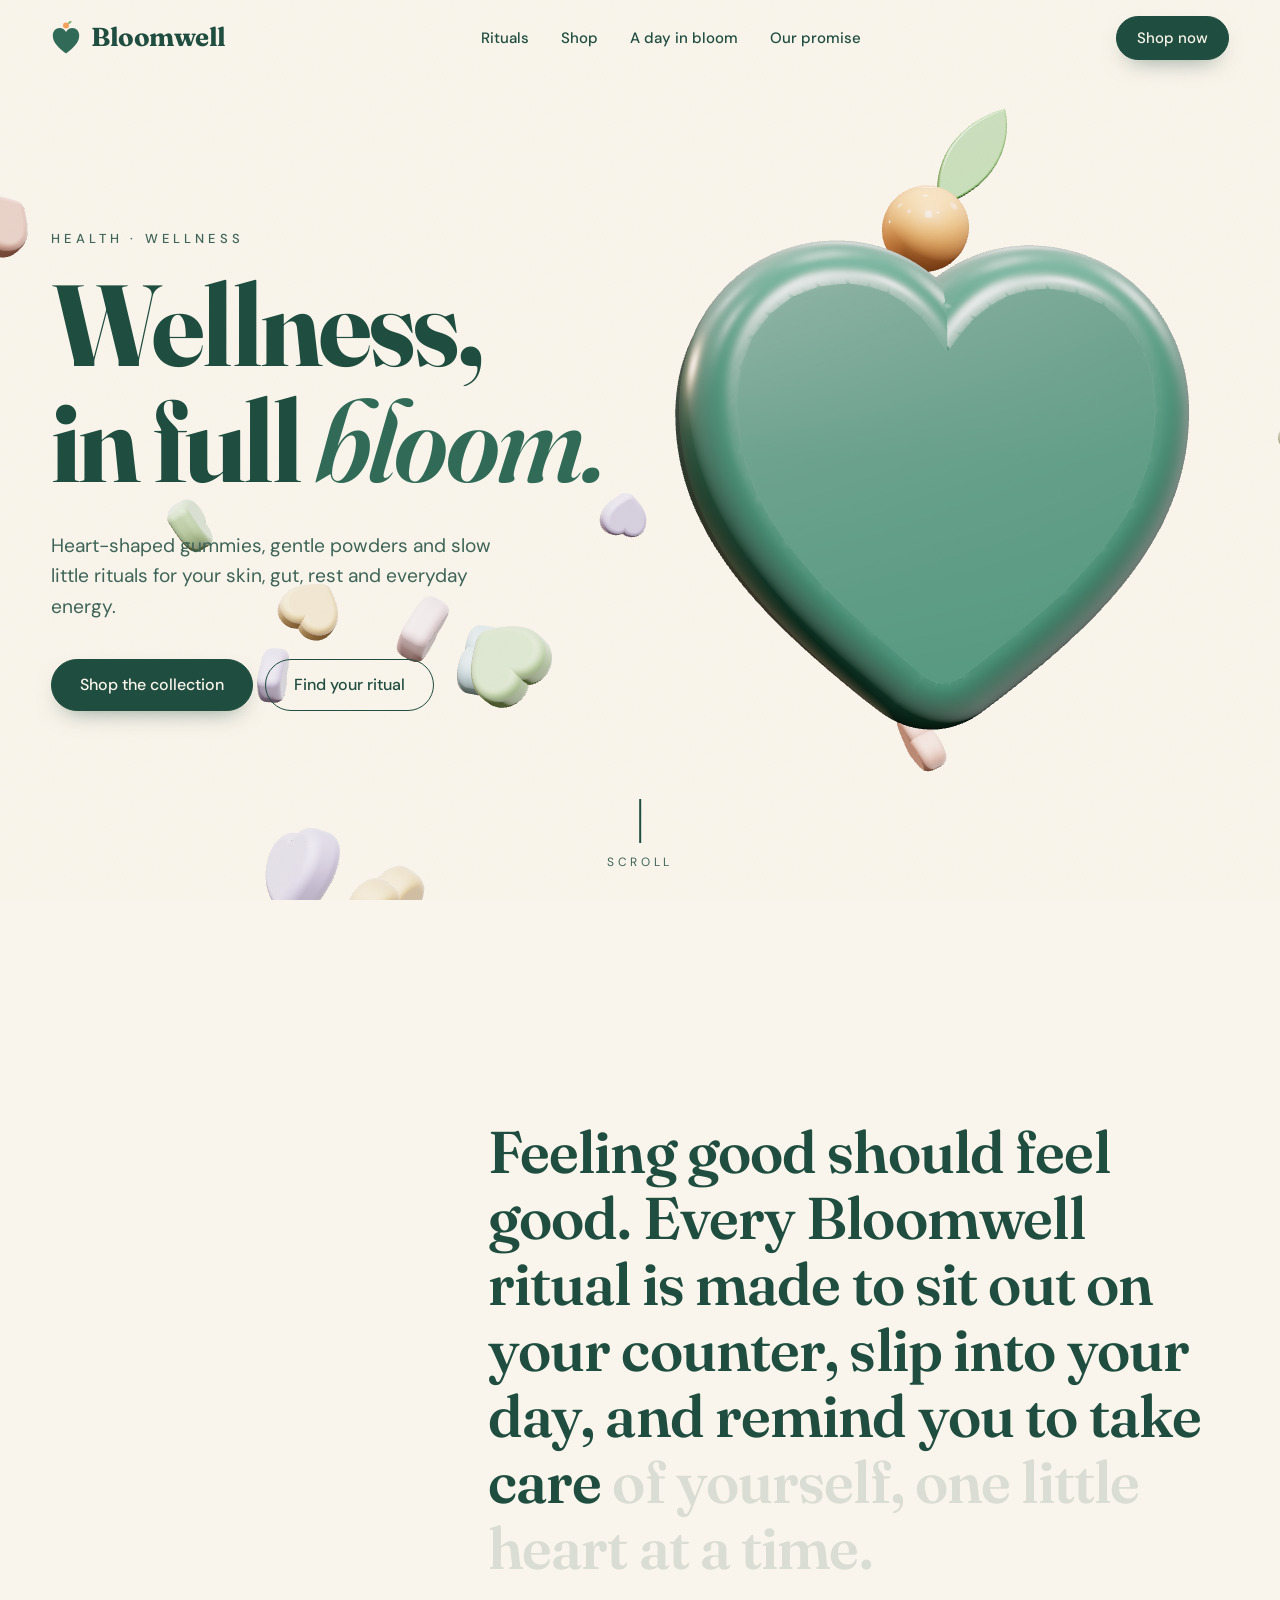
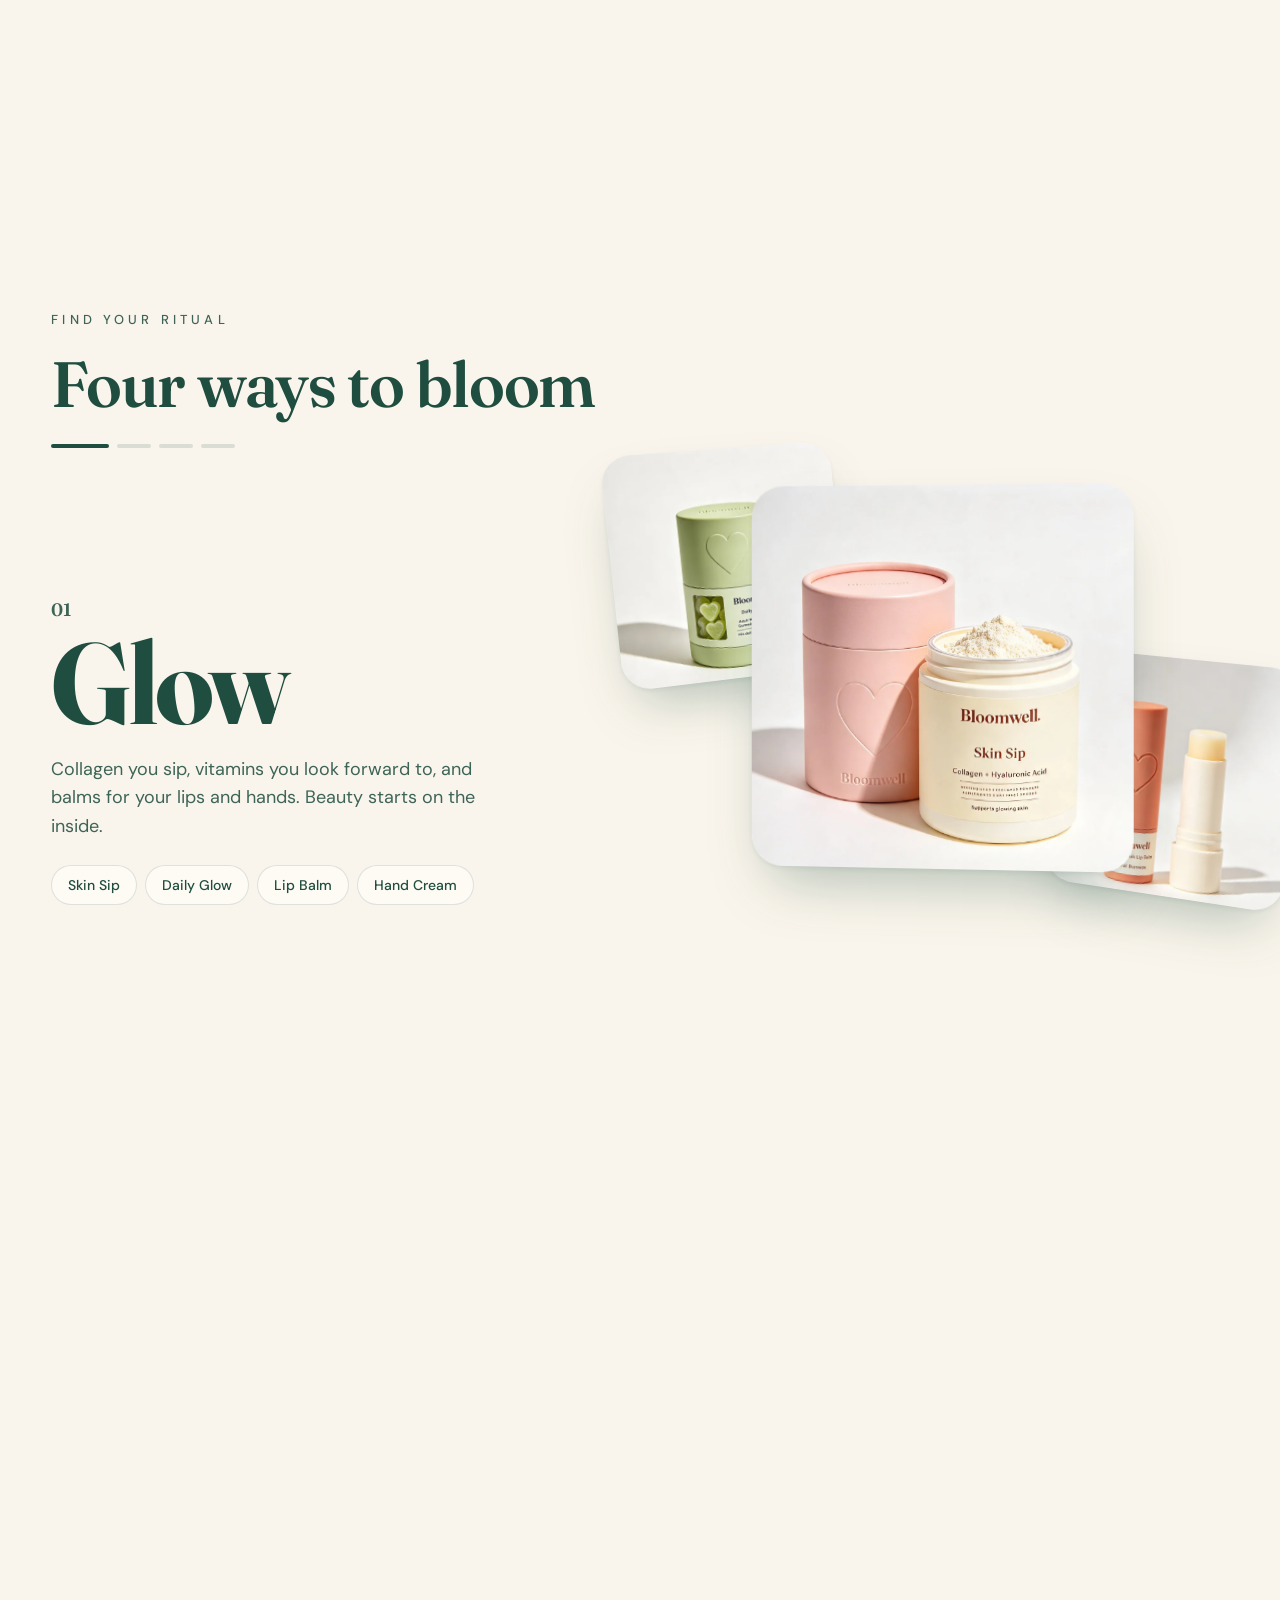
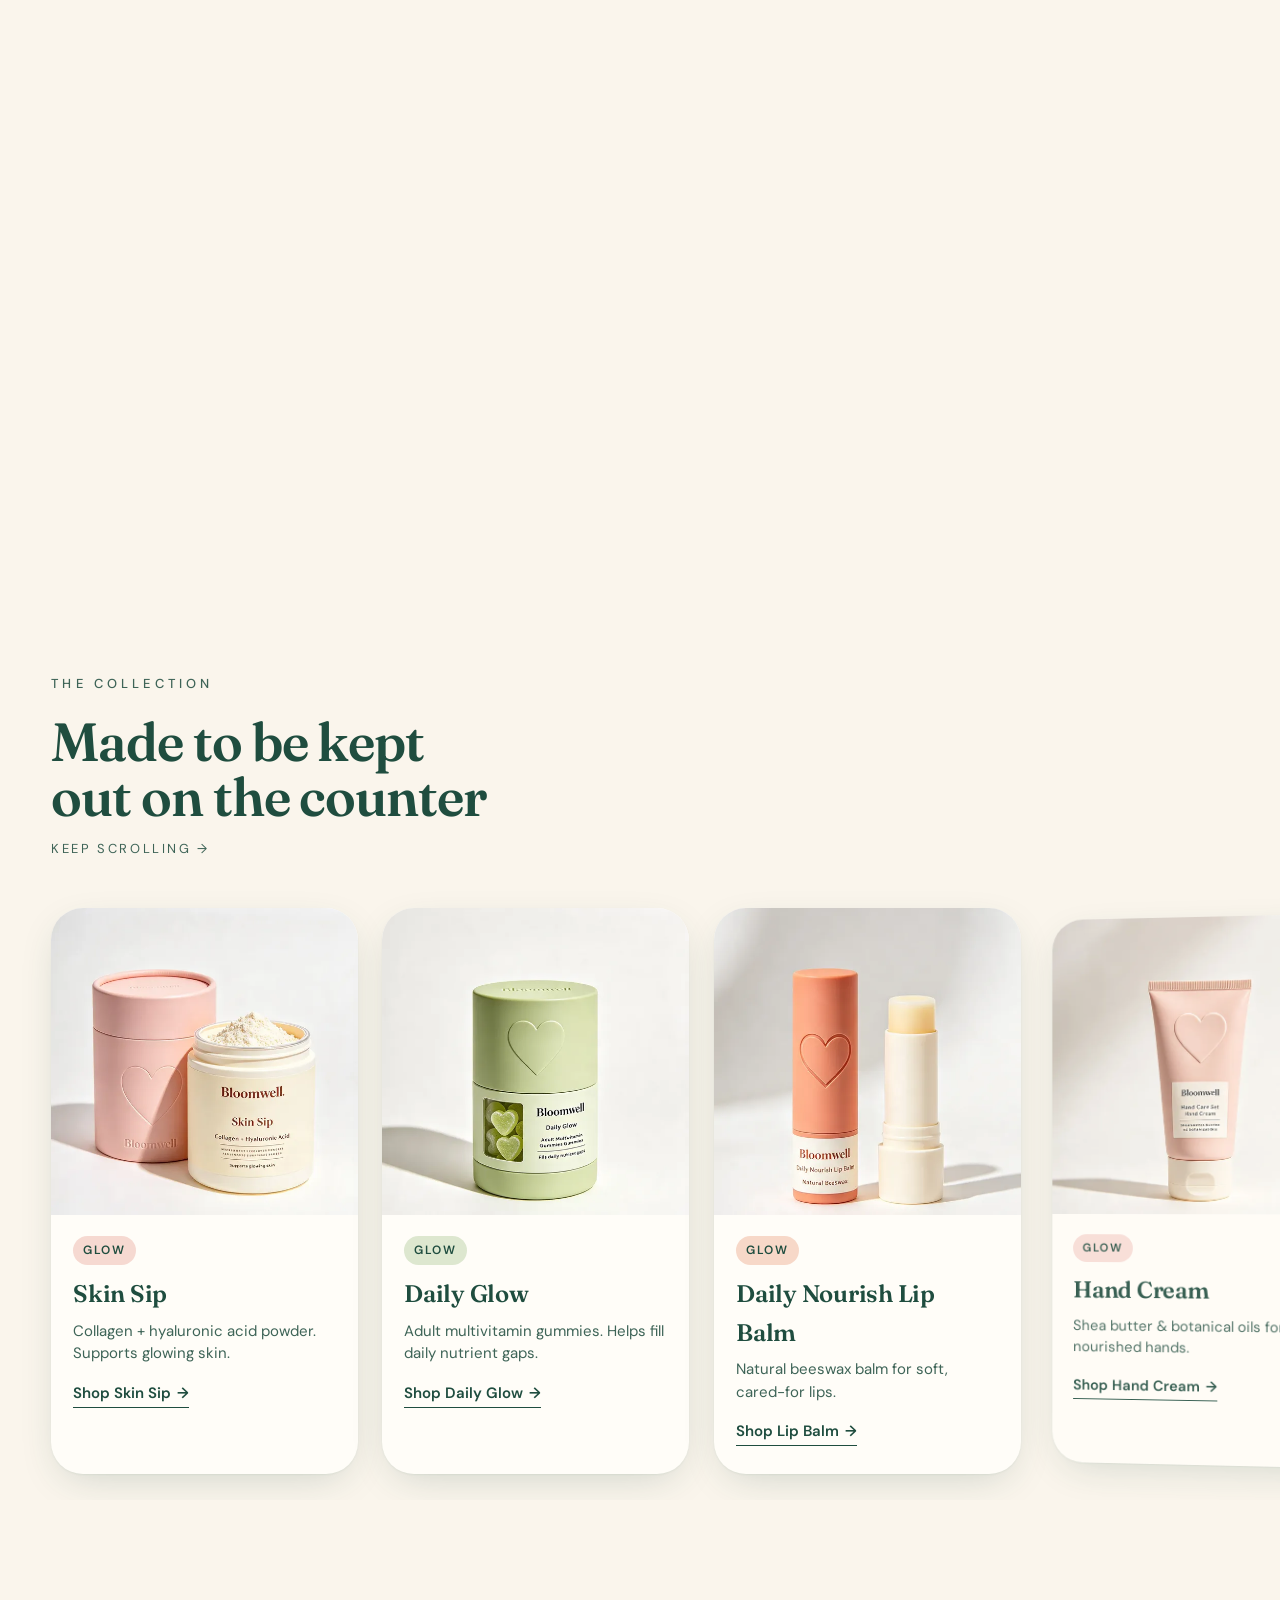
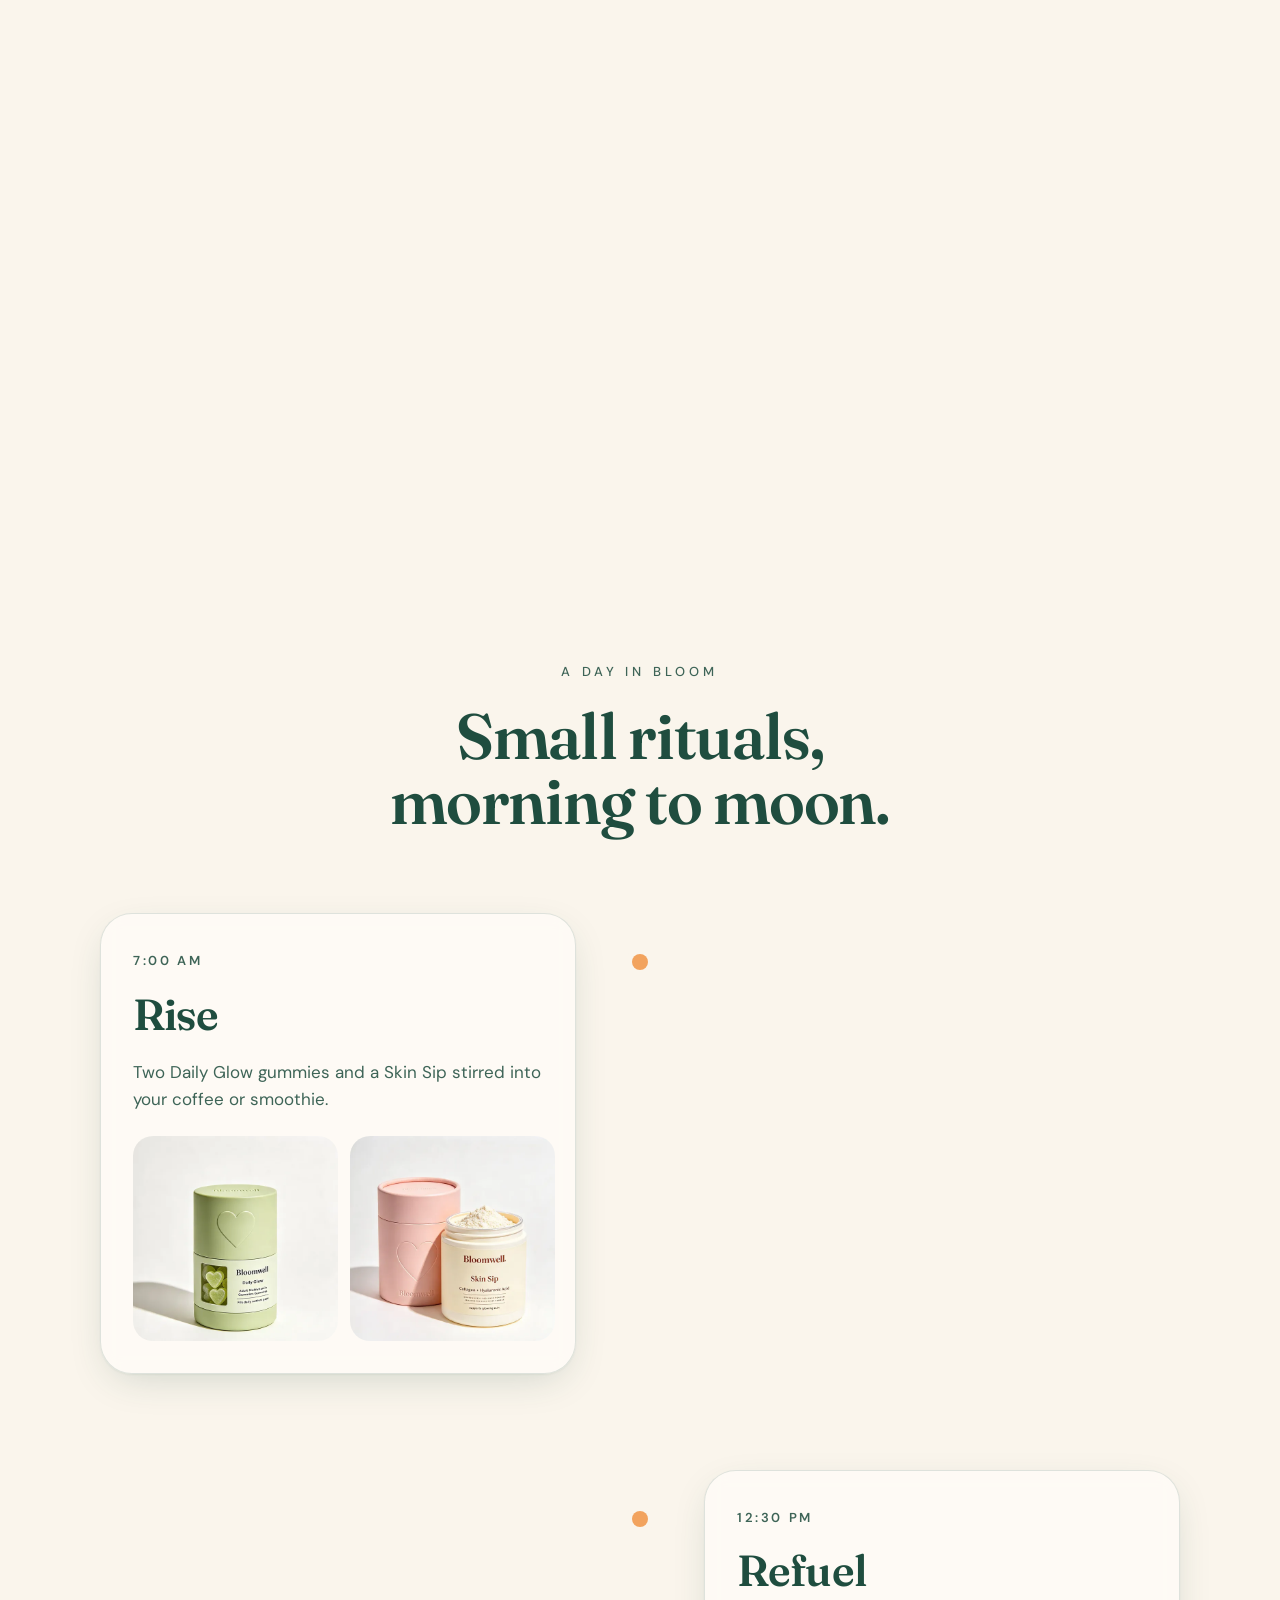
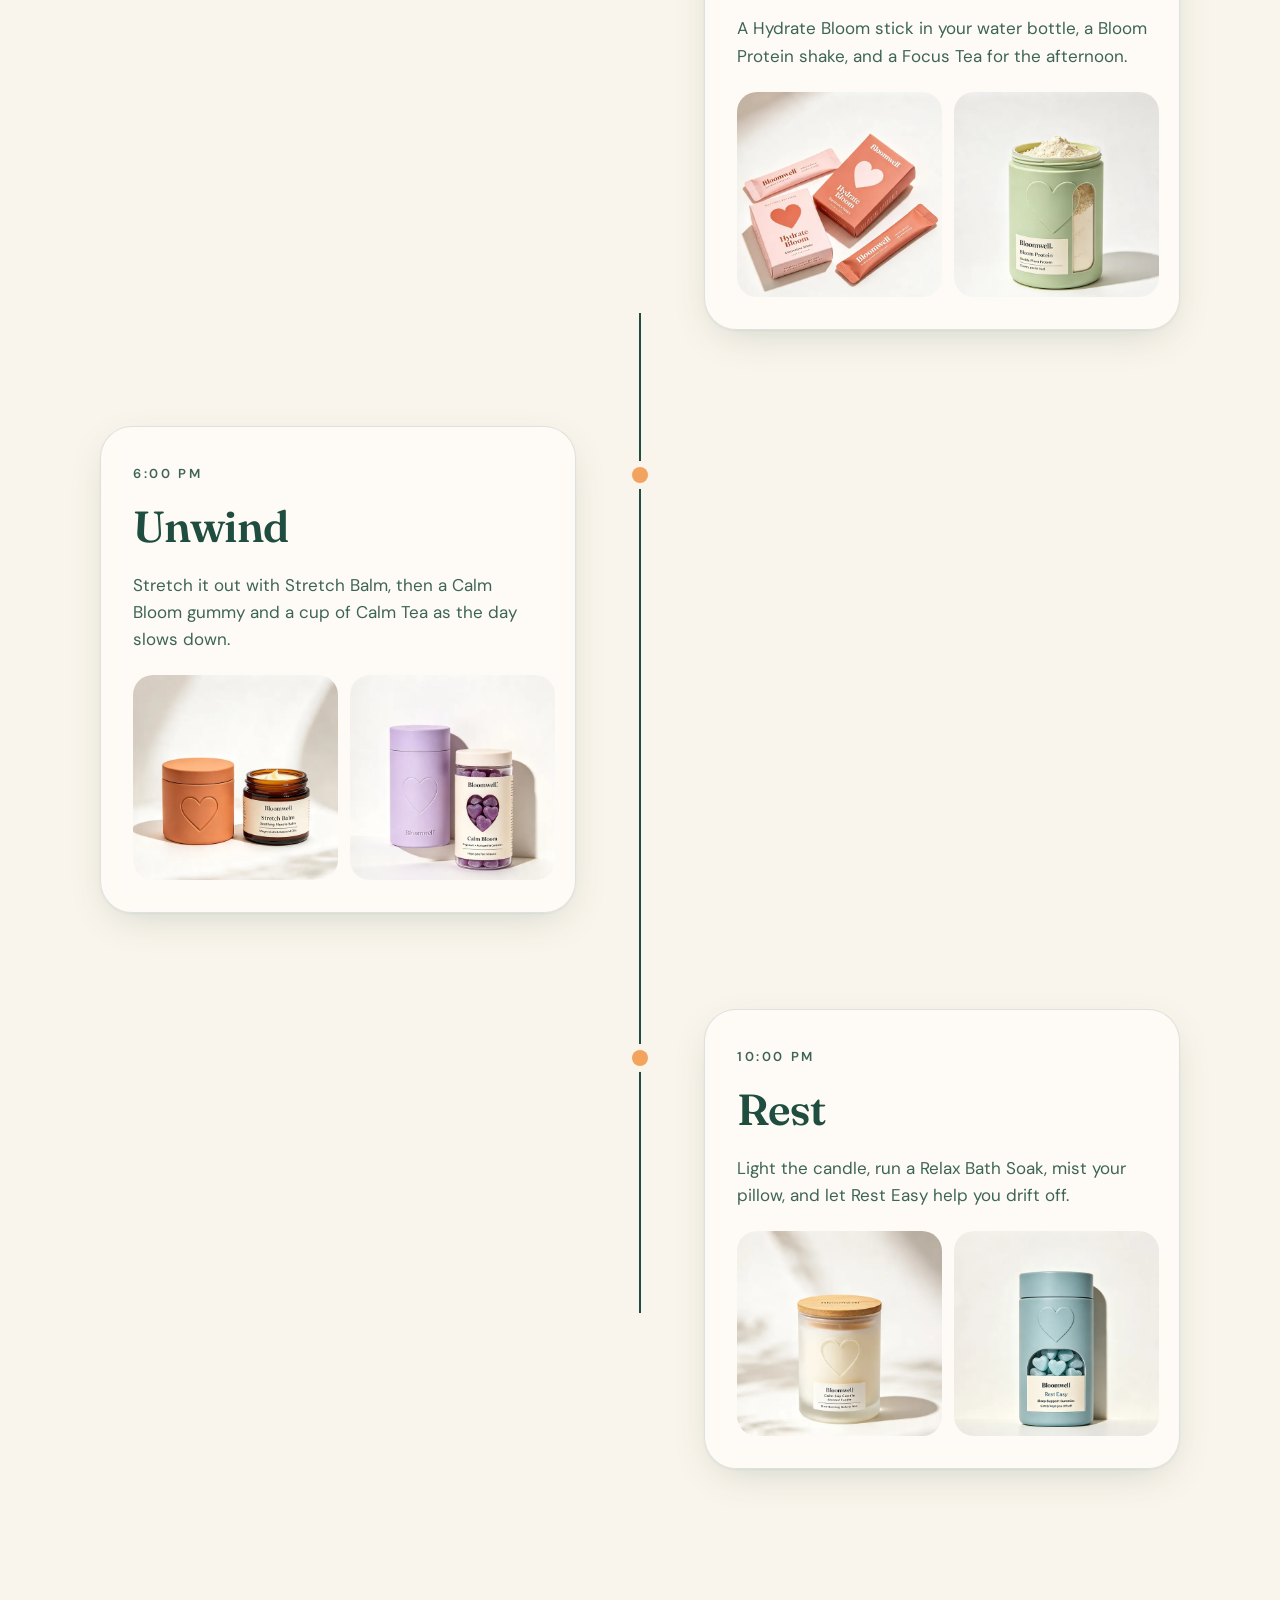
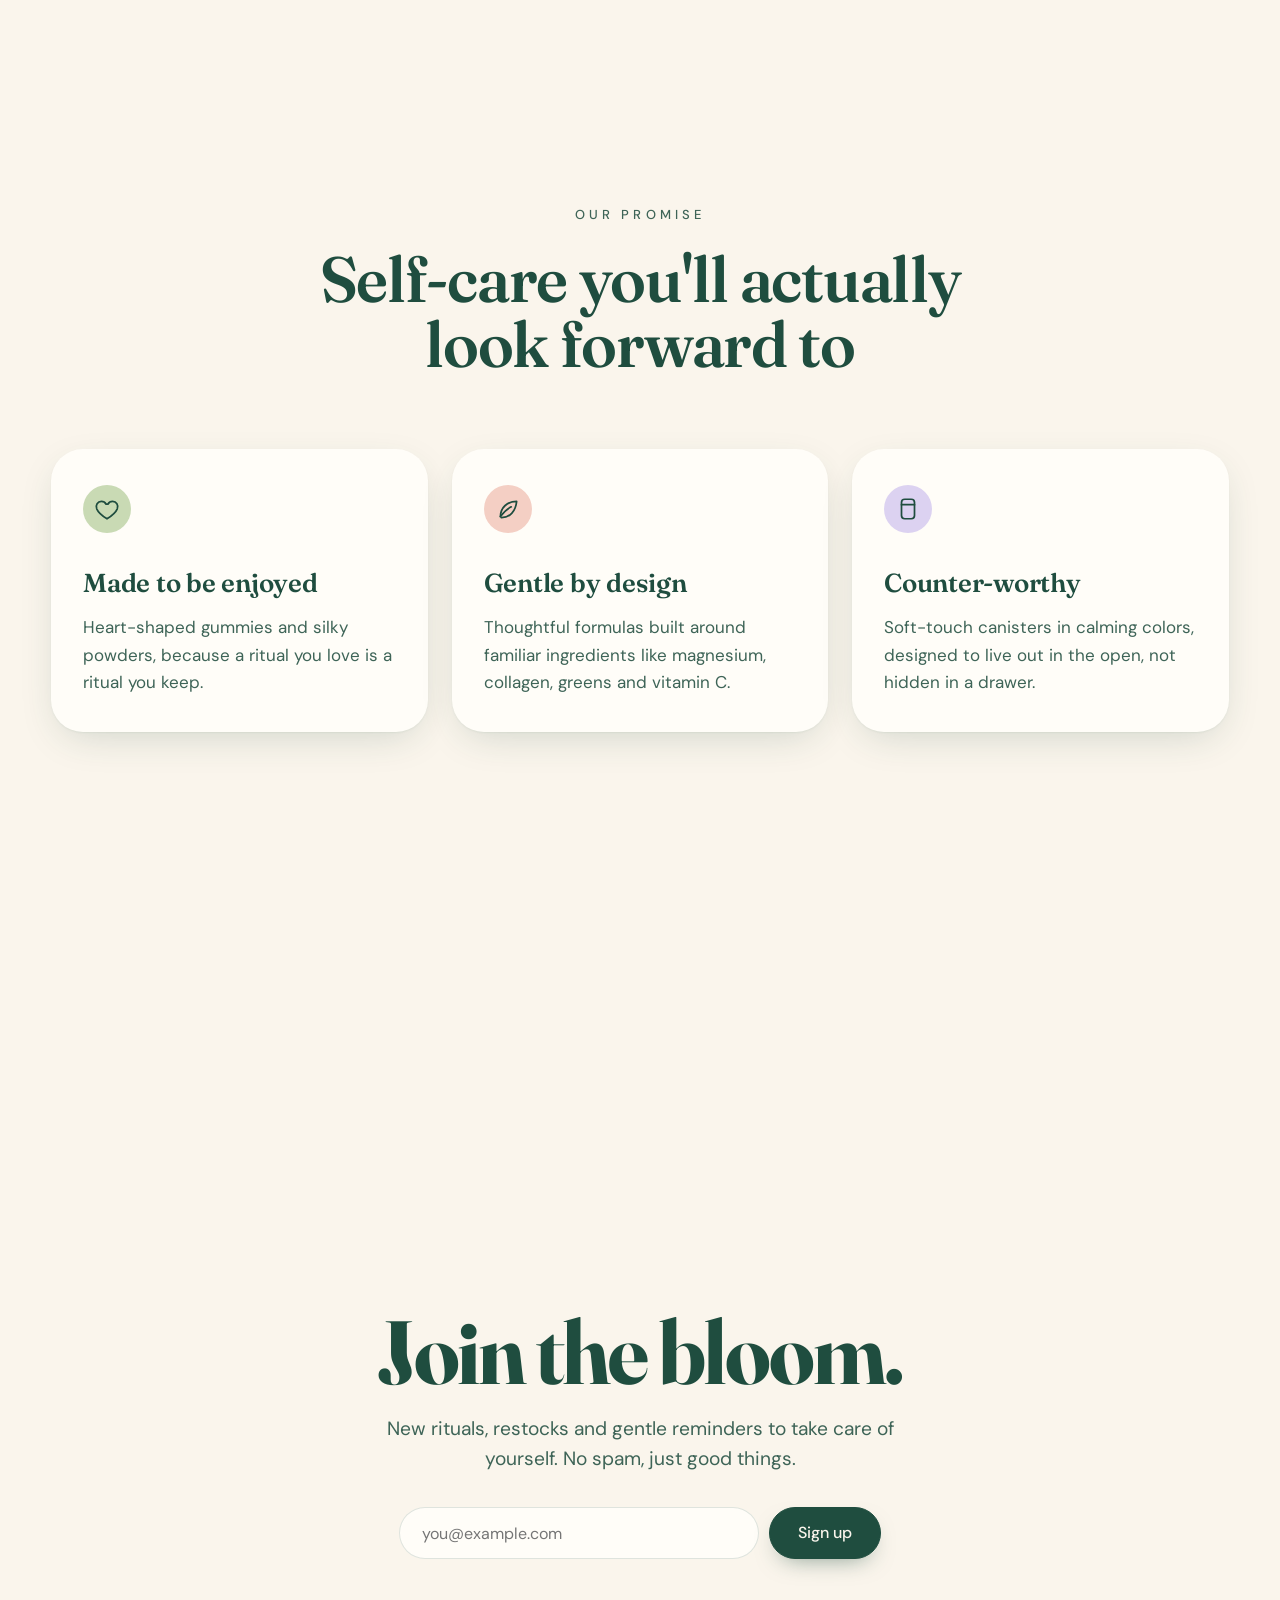
==== index.html @ f2adab92 "Add 9 new products and a Bloom Protein flavour picker New: Hand Cream, Calm Tea, Sleep Well Mist, Im" ====
<!doctype html>
<html lang="en">
<head>
  <meta charset="utf-8">
  <meta name="viewport" content="width=device-width, initial-scale=1">
  <title>Bloomwell — Health &amp; Wellness, in Full Bloom</title>
  <meta name="description" content="Bloomwell makes heart-shaped gummies, gentle powders and slow self-care rituals for skin, gut, rest and everyday energy.">
  <meta name="theme-color" content="#FAF5EC">
  <meta property="og:title" content="Bloomwell — Health & Wellness">
  <meta property="og:description" content="Heart-shaped gummies, gentle powders and slow rituals for skin, gut, rest and everyday energy.">
  <meta property="og:image" content="assets/img/bloomwell-logo.png">
  <link rel="icon" href="assets/img/favicon.svg" type="image/svg+xml">
  <link rel="preconnect" href="https://fonts.googleapis.com">
  <link rel="preconnect" href="https://fonts.gstatic.com" crossorigin>
  <link href="https://fonts.googleapis.com/css2?family=DM+Sans:opsz,wght@9..40,400;9..40,500;9..40,600&family=Fraunces:opsz,wght@9..144,500;9..144,600;9..144,700&display=swap" rel="stylesheet">
  <link rel="stylesheet" href="css/styles.css">
  <link rel="preload" as="image" href="assets/img/products/skin-sip.webp">
  <script type="importmap">
    { "imports": { "three": "./assets/vendor/three.module.min.js" } }
  </script>
</head>
<body>
  <a class="skip-link" href="#main">Skip to content</a>

  <!-- Fixed 3D stage (decorative) -->
  <canvas id="stage" aria-hidden="true"></canvas>
  <div class="grain" aria-hidden="true"></div>

  <header class="site-header" id="top">
    <a class="brand" href="#top" aria-label="Bloomwell home">
      <svg class="brand-mark" viewBox="0 0 100 112" aria-hidden="true">
        <path d="M50 108C22 87 6 70 6 48 6 33 16 23 29 23c9 0 16 5 21 13 5-8 12-13 21-13 13 0 23 10 23 25 0 22-16 39-44 60Z" fill="#316B58"/>
        <circle cx="50" cy="14" r="10" fill="#F2A35E"/>
        <path d="M57 6c1-5 6-7 12-7-1 6-5 10-12 11Z" fill="#7DB36B"/>
      </svg>
      <span class="brand-word">Bloomwell</span>
    </a>
    <button class="menu-toggle" type="button" aria-expanded="false" aria-controls="primary-nav" aria-label="Open menu">
      <span></span><span></span>
    </button>
    <nav class="nav" id="primary-nav" aria-label="Primary">
      <a href="#rituals">Rituals</a>
      <a href="#shop">Shop</a>
      <a href="#day">A day in bloom</a>
      <a href="#promise">Our promise</a>
    </nav>
    <a class="btn btn-small" href="#shop">Shop now</a>
  </header>

  <main id="main">
    <!-- HERO -->
    <section class="hero" data-preset="hero" aria-labelledby="hero-title">
      <div class="hero-copy">
        <p class="eyebrow">Health <span aria-hidden="true">·</span> Wellness</p>
        <h1 id="hero-title" class="display">
          <span class="line"><span>Wellness,</span></span>
          <span class="line"><span>in full <em>bloom.</em></span></span>
        </h1>
        <p class="lede">Heart-shaped gummies, gentle powders and slow little rituals for your skin, gut, rest and everyday energy.</p>
        <div class="hero-ctas">
          <a class="btn" href="#shop">Shop the collection</a>
          <a class="btn btn-ghost" href="#rituals">Find your ritual</a>
        </div>
      </div>
      <div class="scroll-cue" aria-hidden="true"><span></span>Scroll</div>
    </section>

    <!-- MANIFESTO -->
    <section class="manifesto" data-preset="manifesto" aria-label="Our philosophy">
      <p class="manifesto-text" data-split>
        Feeling good should feel good. Every Bloomwell ritual is made to sit out on your counter, slip into your day, and remind you to take care of yourself, one little heart at a time.
      </p>
    </section>

    <!-- RITUALS (pinned) -->
    <section class="rituals" id="rituals" aria-labelledby="rituals-title">
      <div class="rituals-pin">
        <div class="rituals-head">
          <p class="eyebrow">Find your ritual</p>
          <h2 id="rituals-title" class="h2">Four ways to bloom</h2>
          <ol class="ritual-progress" aria-hidden="true">
            <li class="is-active"></li><li></li><li></li><li></li>
          </ol>
        </div>

        <div class="ritual-panels">
          <article class="ritual is-active" data-ritual="glow">
            <span class="ritual-num">01</span>
            <h3 class="ritual-name">Glow</h3>
            <p class="ritual-desc">Collagen you sip, vitamins you look forward to, and balms for your lips and hands. Beauty starts on the inside.</p>
            <ul class="chips"><li>Skin Sip</li><li>Daily Glow</li><li>Lip Balm</li><li>Hand Cream</li></ul>
          </article>
          <article class="ritual" data-ritual="gut">
            <span class="ritual-num">02</span>
            <h3 class="ritual-name">Gut</h3>
            <p class="ritual-desc">A scoop of greens, a daily pre and probiotic, and gentle gummies for days you need them. Happy belly, happy you.</p>
            <ul class="chips"><li>Gut Greens</li><li>Gut Glow</li><li>Belly Bloom</li></ul>
          </article>
          <article class="ritual" data-ritual="rest">
            <span class="ritual-num">03</span>
            <h3 class="ritual-name">Rest</h3>
            <p class="ritual-desc">Magnesium and ashwagandha to unwind, a cup of calm tea, a mist for your pillow and gummies to drift off. Your evening, softened.</p>
            <ul class="chips"><li>Calm Bloom</li><li>Rest Easy</li><li>Calm Tea</li><li>Sleep Well Mist</li><li>Bath Soak</li><li>Candle</li></ul>
          </article>
          <article class="ritual" data-ritual="fuel">
            <span class="ritual-num">04</span>
            <h3 class="ritual-name">Fuel</h3>
            <p class="ritual-desc">Electrolytes for busy days, plant protein in five flavors, immune and focus teas, vitamin C and zinc, and a balm for after the stretch.</p>
            <ul class="chips"><li>Hydrate Bloom</li><li>Bloom Protein</li><li>Defend Bloom</li><li>Immune Tea</li><li>Focus Tea</li><li>Stretch Balm</li></ul>
          </article>
        </div>

        <div class="ritual-stage" aria-hidden="true">
          <div class="fan is-active" data-ritual="glow">
            <img src="assets/img/products/daily-glow-sm.webp" alt="" width="600" height="600">
            <img src="assets/img/products/lip-balm-sm.webp" alt="" width="600" height="600">
            <img src="assets/img/products/skin-sip.webp" alt="" width="1200" height="1200">
          </div>
          <div class="fan" data-ritual="gut">
            <img src="assets/img/products/belly-bloom-sm.webp" alt="" width="600" height="600" loading="lazy">
            <img src="assets/img/products/gut-glow-sm.webp" alt="" width="600" height="600" loading="lazy">
            <img src="assets/img/products/gut-greens.webp" alt="" width="1200" height="1200" loading="lazy">
          </div>
          <div class="fan" data-ritual="rest">
            <img src="assets/img/products/sleep-mist-sm.webp" alt="" width="600" height="600" loading="lazy">
            <img src="assets/img/products/rest-easy-sm.webp" alt="" width="600" height="600" loading="lazy">
            <img src="assets/img/products/calm-bloom.webp" alt="" width="1200" height="1200" loading="lazy">
          </div>
          <div class="fan" data-ritual="fuel">
            <img src="assets/img/products/bloom-protein-sm.webp" alt="" width="600" height="600" loading="lazy">
            <img src="assets/img/products/stretch-balm-sm.webp" alt="" width="600" height="600" loading="lazy">
            <img src="assets/img/products/hydrate-bloom.webp" alt="" width="1200" height="1200" loading="lazy">
          </div>
        </div>
      </div>
    </section>

    <!-- SHOP (horizontal) -->
    <section class="shop" id="shop" data-preset="shop" aria-labelledby="shop-title">
      <div class="shop-pin">
        <div class="shop-head">
          <p class="eyebrow">The collection</p>
          <h2 id="shop-title" class="h2">Made to be kept<br>out on the counter</h2>
          <p class="shop-hint" aria-hidden="true"><span class="hint-scroll">Keep scrolling</span><span class="hint-swipe">Swipe to browse</span> <span class="arrow">→</span></p>
        </div>
        <ul class="shop-track" role="list" aria-label="Bloomwell products">
          <li class="card" style="--tint:#F6D9D1"><div class="card-media"><img src="assets/img/products/skin-sip-sm.webp" alt="Skin Sip collagen powder jar beside its pink canister" width="600" height="600" loading="lazy"></div><div class="card-body"><span class="tag">Glow</span><h3>Skin Sip</h3><p>Collagen + hyaluronic acid powder. Supports glowing skin.</p><a class="card-link" href="#shop">Shop Skin Sip</a></div></li>
          <li class="card" style="--tint:#DDE7CF"><div class="card-media"><img src="assets/img/products/daily-glow-sm.webp" alt="Daily Glow multivitamin gummies in a sage canister" width="600" height="600" loading="lazy"></div><div class="card-body"><span class="tag">Glow</span><h3>Daily Glow</h3><p>Adult multivitamin gummies. Helps fill daily nutrient gaps.</p><a class="card-link" href="#shop">Shop Daily Glow</a></div></li>
          <li class="card" style="--tint:#F7D8C8"><div class="card-media"><img src="assets/img/products/lip-balm-sm.webp" alt="Daily Nourish lip balm in a peach tube" width="600" height="600" loading="lazy"></div><div class="card-body"><span class="tag">Glow</span><h3>Daily Nourish Lip Balm</h3><p>Natural beeswax balm for soft, cared-for lips.</p><a class="card-link" href="#shop">Shop Lip Balm</a></div></li>
          <li class="card" style="--tint:#F8DCD6"><div class="card-media"><img src="assets/img/products/hand-cream-sm.webp" alt="Bloomwell hand cream in a blush tube" width="600" height="600" loading="lazy"></div><div class="card-body"><span class="tag">Glow</span><h3>Hand Cream</h3><p>Shea butter &amp; botanical oils for soft, nourished hands.</p><a class="card-link" href="#shop">Shop Hand Cream</a></div></li>
          <li class="card" style="--tint:#DDE7CF"><div class="card-media"><img src="assets/img/products/gut-greens-sm.webp" alt="Gut Greens superfood powder in a sage canister" width="600" height="600" loading="lazy"></div><div class="card-body"><span class="tag">Gut</span><h3>Gut Greens</h3><p>Superfood + gut powder. Your greens in one easy scoop.</p><a class="card-link" href="#shop">Shop Gut Greens</a></div></li>
          <li class="card" style="--tint:#E4EBD6"><div class="card-media"><img src="assets/img/products/gut-glow-sm.webp" alt="Gut Glow prebiotic and probiotic gummies" width="600" height="600" loading="lazy"></div><div class="card-body"><span class="tag">Gut</span><h3>Gut Glow</h3><p>Prebiotic + probiotic gummies. Supports healthy digestion.</p><a class="card-link" href="#shop">Shop Gut Glow</a></div></li>
          <li class="card" style="--tint:#F8DCD6"><div class="card-media"><img src="assets/img/products/belly-bloom-sm.webp" alt="Belly Bloom digestion gummies in a blush canister" width="600" height="600" loading="lazy"></div><div class="card-body"><span class="tag">Gut</span><h3>Belly Bloom</h3><p>Gentle digestion gummies for days your belly needs a hug.</p><a class="card-link" href="#shop">Shop Belly Bloom</a></div></li>
          <li class="card" style="--tint:#E4DDF4"><div class="card-media"><img src="assets/img/products/calm-bloom-sm.webp" alt="Calm Bloom magnesium and ashwagandha gummies beside a lavender canister" width="600" height="600" loading="lazy"></div><div class="card-body"><span class="tag">Rest</span><h3>Calm Bloom</h3><p>Magnesium + ashwagandha gummies. Helps you feel relaxed.</p><a class="card-link" href="#shop">Shop Calm Bloom</a></div></li>
          <li class="card" style="--tint:#D7E6EA"><div class="card-media"><img src="assets/img/products/rest-easy-sm.webp" alt="Rest Easy sleep support gummies in a soft blue canister" width="600" height="600" loading="lazy"></div><div class="card-body"><span class="tag">Rest</span><h3>Rest Easy</h3><p>Sleep support gummies. Gently helps you drift off.</p><a class="card-link" href="#shop">Shop Rest Easy</a></div></li>
          <li class="card" style="--tint:#DFEBDD"><div class="card-media"><img src="assets/img/products/calm-tea-sm.webp" alt="Calm Tea herbal blend in a sage tin" width="600" height="600" loading="lazy"></div><div class="card-body"><span class="tag">Rest</span><h3>Calm Tea</h3><p>Herbal tea blend with chamomile &amp; lemon balm.</p><a class="card-link" href="#shop">Shop Calm Tea</a></div></li>
          <li class="card" style="--tint:#E4DDF4"><div class="card-media"><img src="assets/img/products/sleep-mist-sm.webp" alt="Sleep Well Mist pillow spray beside a lavender pillow" width="600" height="600" loading="lazy"></div><div class="card-body"><span class="tag">Rest</span><h3>Sleep Well Mist</h3><p>Pillow &amp; room spray with lavender &amp; chamomile.</p><a class="card-link" href="#shop">Shop Sleep Well Mist</a></div></li>
          <li class="card" style="--tint:#ECE8E1"><div class="card-media"><img src="assets/img/products/bath-soak-sm.webp" alt="Relax Bath Soak magnesium salts pouch and glass jar" width="600" height="600" loading="lazy"></div><div class="card-body"><span class="tag">Rest</span><h3>Relax Bath Soak</h3><p>Magnesium bath salts with lavender &amp; chamomile.</p><a class="card-link" href="#shop">Shop Bath Soak</a></div></li>
          <li class="card" style="--tint:#F1EADD"><div class="card-media"><img src="assets/img/products/calm-candle-sm.webp" alt="Calm soy candle in frosted glass with a wooden lid" width="600" height="600" loading="lazy"></div><div class="card-body"><span class="tag">Rest</span><h3>Calm Soy Candle</h3><p>Slow-burning natural wax for your wind-down.</p><a class="card-link" href="#shop">Shop Candle</a></div></li>
          <li class="card" style="--tint:#F6D3C6"><div class="card-media"><img src="assets/img/products/hydrate-bloom-sm.webp" alt="Hydrate Bloom electrolyte stick boxes and sachets" width="600" height="600" loading="lazy"></div><div class="card-body"><span class="tag">Fuel</span><h3>Hydrate Bloom</h3><p>Electrolyte sticks to keep you going on busy days.</p><a class="card-link" href="#shop">Shop Hydrate Bloom</a></div></li>
          <li class="card card-protein" style="--tint:#DDE7CF"><div class="card-media"><img src="assets/img/products/bloom-protein-sm.webp" alt="Bloom Protein plant protein canister, Vanilla flavor" width="600" height="600" loading="lazy"></div><div class="card-body"><span class="tag">Fuel</span><h3>Bloom Protein</h3><p class="protein-desc">Vanilla plant protein. Creamy, gentle fuel.</p><div class="swatches" role="group" aria-label="Choose a flavor"><button type="button" class="swatch" style="--sw:#CFE0B8" data-img="assets/img/products/bloom-protein-sm.webp" data-tint="#DDE7CF" data-desc="Vanilla plant protein. Creamy, gentle fuel." data-flavor="Vanilla" aria-pressed="true" aria-label="Vanilla"></button><button type="button" class="swatch" style="--sw:#8A5A44" data-img="assets/img/products/protein-chocolate-sm.webp" data-tint="#E9D3C6" data-desc="Chocolate plant protein. Rich, smooth fuel." data-flavor="Chocolate" aria-pressed="false" aria-label="Chocolate"></button><button type="button" class="swatch" style="--sw:#F1ECE3" data-img="assets/img/products/protein-cookies-sm.webp" data-tint="#EFEBE4" data-desc="Cookies &amp; cream plant protein. Indulgent, gentle fuel." data-flavor="Cookies &amp; Cream" aria-pressed="false" aria-label="Cookies &amp; Cream"></button><button type="button" class="swatch" style="--sw:#F3BFC6" data-img="assets/img/products/protein-strawberry-sm.webp" data-tint="#F8DCDF" data-desc="Strawberry plant protein. Sweet, fruity fuel." data-flavor="Strawberry" aria-pressed="false" aria-label="Strawberry"></button><button type="button" class="swatch" style="--sw:#F2E7A0" data-img="assets/img/products/protein-lemon-sm.webp" data-tint="#F6F0C8" data-desc="Lemon sorbet plant protein. Bright, refreshing fuel." data-flavor="Lemon Sorbet" aria-pressed="false" aria-label="Lemon Sorbet"></button><span class="flavor-name" aria-live="polite">Vanilla</span></div><a class="card-link" href="#shop">Shop Bloom Protein</a></div></li>
          <li class="card" style="--tint:#F5D5C4"><div class="card-media"><img src="assets/img/products/defend-bloom-sm.webp" alt="Defend Bloom vitamin C and zinc gummies beside a terracotta canister" width="600" height="600" loading="lazy"></div><div class="card-body"><span class="tag">Fuel</span><h3>Defend Bloom</h3><p>Vitamin C + zinc gummies. Supports immune health.</p><a class="card-link" href="#shop">Shop Defend Bloom</a></div></li>
          <li class="card" style="--tint:#F8DCC4"><div class="card-media"><img src="assets/img/products/defend-citrus-sm.webp" alt="Defend Bloom Citrus immune gummies in an orange canister" width="600" height="600" loading="lazy"></div><div class="card-body"><span class="tag">Fuel</span><h3>Defend Bloom Citrus</h3><p>Vitamin C, zinc &amp; elderberry gummies with a bright citrus taste.</p><a class="card-link" href="#shop">Shop Defend Bloom Citrus</a></div></li>
          <li class="card" style="--tint:#F3D7C3"><div class="card-media"><img src="assets/img/products/immune-tea-sm.webp" alt="Immune Tea in a terracotta tin" width="600" height="600" loading="lazy"></div><div class="card-body"><span class="tag">Fuel</span><h3>Immune Tea</h3><p>Daily defence tea with elderberry &amp; ginger.</p><a class="card-link" href="#shop">Shop Immune Tea</a></div></li>
          <li class="card" style="--tint:#F6F0C8"><div class="card-media"><img src="assets/img/products/focus-tea-sm.webp" alt="Focus Tea in a soft yellow tin" width="600" height="600" loading="lazy"></div><div class="card-body"><span class="tag">Fuel</span><h3>Focus Tea</h3><p>Clear mind tea with peppermint &amp; lemon.</p><a class="card-link" href="#shop">Shop Focus Tea</a></div></li>
          <li class="card" style="--tint:#F3D2C0"><div class="card-media"><img src="assets/img/products/stretch-balm-sm.webp" alt="Stretch Balm soothing muscle balm in an amber jar" width="600" height="600" loading="lazy"></div><div class="card-body"><span class="tag">Fuel</span><h3>Stretch Balm</h3><p>Soothing muscle balm with magnesium &amp; essential oils.</p><a class="card-link" href="#shop">Shop Stretch Balm</a></div></li>
        </ul>
      </div>
    </section>

    <!-- A DAY IN BLOOM -->
    <section class="day" id="day" data-preset="day" aria-labelledby="day-title">
      <div class="day-head">
        <p class="eyebrow">A day in bloom</p>
        <h2 id="day-title" class="h2">Small rituals,<br>morning to moon.</h2>
      </div>
      <div class="day-timeline">
        <svg class="day-line" viewBox="0 0 20 1000" preserveAspectRatio="none" aria-hidden="true">
          <path d="M10 0 V1000" />
        </svg>
        <div class="moment">
          <span class="moment-time">7:00 am</span>
          <h3>Rise</h3>
          <p>Two Daily Glow gummies and a Skin Sip stirred into your coffee or smoothie.</p>
          <div class="moment-imgs"><img src="assets/img/products/daily-glow-sm.webp" alt="Daily Glow" width="600" height="600" loading="lazy"><img src="assets/img/products/skin-sip-sm.webp" alt="Skin Sip" width="600" height="600" loading="lazy"></div>
        </div>
        <div class="moment">
          <span class="moment-time">12:30 pm</span>
          <h3>Refuel</h3>
          <p>A Hydrate Bloom stick in your water bottle, a Bloom Protein shake, and a Focus Tea for the afternoon.</p>
          <div class="moment-imgs"><img src="assets/img/products/hydrate-bloom-sm.webp" alt="Hydrate Bloom" width="600" height="600" loading="lazy"><img src="assets/img/products/bloom-protein-sm.webp" alt="Bloom Protein" width="600" height="600" loading="lazy"></div>
        </div>
        <div class="moment">
          <span class="moment-time">6:00 pm</span>
          <h3>Unwind</h3>
          <p>Stretch it out with Stretch Balm, then a Calm Bloom gummy and a cup of Calm Tea as the day slows down.</p>
          <div class="moment-imgs"><img src="assets/img/products/stretch-balm-sm.webp" alt="Stretch Balm" width="600" height="600" loading="lazy"><img src="assets/img/products/calm-bloom-sm.webp" alt="Calm Bloom" width="600" height="600" loading="lazy"></div>
        </div>
        <div class="moment">
          <span class="moment-time">10:00 pm</span>
          <h3>Rest</h3>
          <p>Light the candle, run a Relax Bath Soak, mist your pillow, and let Rest Easy help you drift off.</p>
          <div class="moment-imgs"><img src="assets/img/products/calm-candle-sm.webp" alt="Calm Soy Candle" width="600" height="600" loading="lazy"><img src="assets/img/products/rest-easy-sm.webp" alt="Rest Easy" width="600" height="600" loading="lazy"></div>
        </div>
      </div>
    </section>

    <!-- PROMISE -->
    <section class="promise" id="promise" data-preset="promise" aria-labelledby="promise-title">
      <p class="eyebrow">Our promise</p>
      <h2 id="promise-title" class="h2">Self-care you'll actually look forward to</h2>
      <div class="promise-grid">
        <div class="promise-item">
          <svg viewBox="0 0 24 24" aria-hidden="true"><path d="M12 21s-7.5-4.6-9.5-9.2C1.2 8.6 3.3 5 6.8 5c2 0 3.6 1.1 4.4 2.6h1.6C13.6 6.1 15.2 5 17.2 5c3.5 0 5.6 3.6 4.3 6.8C19.5 16.4 12 21 12 21Z"/></svg>
          <h3>Made to be enjoyed</h3>
          <p>Heart-shaped gummies and silky powders, because a ritual you love is a ritual you keep.</p>
        </div>
        <div class="promise-item">
          <svg viewBox="0 0 24 24" aria-hidden="true"><path d="M5 19c0-8 6-14 15-14-1 9-6 15-14 15"/><path d="M5 19c3-4 6-7 10-9"/></svg>
          <h3>Gentle by design</h3>
          <p>Thoughtful formulas built around familiar ingredients like magnesium, collagen, greens and vitamin C.</p>
        </div>
        <div class="promise-item">
          <svg viewBox="0 0 24 24" aria-hidden="true"><rect x="6" y="3" width="12" height="18" rx="3"/><path d="M6 8h12"/></svg>
          <h3>Counter-worthy</h3>
          <p>Soft-touch canisters in calming colors, designed to live out in the open, not hidden in a drawer.</p>
        </div>
      </div>
    </section>

    <!-- CTA -->
    <section class="cta" data-preset="cta" aria-labelledby="cta-title">
      <div class="cta-inner">
        <div class="cta-heart" aria-hidden="true"></div>
        <h2 id="cta-title" class="display display-sm">Join the bloom.</h2>
        <p class="lede">New rituals, restocks and gentle reminders to take care of yourself. No spam, just good things.</p>
        <form class="signup" novalidate>
          <label class="sr-only" for="email">Email address</label>
          <input id="email" name="email" type="email" inputmode="email" autocomplete="email" placeholder="you@example.com" required>
          <button class="btn" type="submit">Sign up</button>
          <p class="form-msg" role="status" aria-live="polite"></p>
        </form>
      </div>
    </section>
  </main>

  <footer class="site-footer">
    <div class="footer-top">
      <a class="brand brand-footer" href="#top" aria-label="Back to top">
        <svg class="brand-mark" viewBox="0 0 100 112" aria-hidden="true">
          <path d="M50 108C22 87 6 70 6 48 6 33 16 23 29 23c9 0 16 5 21 13 5-8 12-13 21-13 13 0 23 10 23 25 0 22-16 39-44 60Z" fill="#316B58"/>
          <circle cx="50" cy="14" r="10" fill="#F2A35E"/>
          <path d="M57 6c1-5 6-7 12-7-1 6-5 10-12 11Z" fill="#7DB36B"/>
        </svg>
        <span class="brand-word">Bloomwell</span>
      </a>
      <nav class="footer-nav" aria-label="Footer">
        <a href="#rituals">Rituals</a>
        <a href="#shop">Shop</a>
        <a href="#day">A day in bloom</a>
        <a href="#promise">Our promise</a>
      </nav>
    </div>
    <p class="disclaimer">*These statements have not been evaluated by the Food and Drug Administration. These products are not intended to diagnose, treat, cure, or prevent any disease. Consult your healthcare provider before starting any supplement, especially if you are pregnant, nursing or taking medication.</p>
    <p class="copyright">© <span id="year">2026</span> Bloomwell. Health · Wellness.</p>
  </footer>

  <script src="assets/vendor/gsap.min.js"></script>
  <script src="assets/vendor/ScrollTrigger.min.js"></script>
  <script src="assets/vendor/lenis.min.js"></script>
  <script type="module" src="js/main.js"></script>
</body>
</html>
---- css/styles.css ----
/* ==========================================================================
   Bloomwell — design tokens
   Palette pulled from the logo + packaging.
   ========================================================================== */
:root {
  --bg: #FAF5EC;            /* cream (logo background) */
  --ink: #1F4D3F;           /* forest — wordmark */
  --ink-soft: #3E6457;
  --heart: #316B58;         /* heart mark */
  --orange: #F2A35E;
  --leaf: #7DB36B;
  --blush: #F4CFC4;
  --coral: #D9735A;
  --sage: #C9DAB4;
  --lavender: #DCD2F1;
  --sky: #CFE2E7;
  --card: #FFFDF8;
  --line: rgba(31, 77, 63, 0.14);

  --font-display: "Fraunces", "Recoleta", Georgia, "Times New Roman", serif;
  --font-body: "DM Sans", "Helvetica Neue", Arial, system-ui, sans-serif;

  --radius-lg: 32px;
  --radius-md: 20px;
  --shadow-soft: 0 1px 2px rgba(31, 77, 63, .06), 0 12px 40px -12px rgba(31, 77, 63, .22);
  --shadow-lift: 0 2px 4px rgba(31, 77, 63, .08), 0 30px 60px -20px rgba(31, 77, 63, .35);
  --ease-out: cubic-bezier(.22, 1, .36, 1);
  --gutter: clamp(16px, 4vw, 56px);
}

*, *::before, *::after { box-sizing: border-box; }
html { -webkit-text-size-adjust: 100%; }
html.lenis, html.lenis body { height: auto; }
.lenis.lenis-smooth { scroll-behavior: auto !important; }

body {
  margin: 0;
  background: var(--bg);
  color: var(--ink);
  font-family: var(--font-body);
  font-size: 17px;
  line-height: 1.6;
  -webkit-font-smoothing: antialiased;
  overflow-x: clip;
}

img { display: block; max-width: 100%; height: auto; }
a { color: inherit; }
h1, h2, h3 { margin: 0; font-weight: 600; }
p { margin: 0; }

.sr-only {
  position: absolute; width: 1px; height: 1px; padding: 0; margin: -1px;
  overflow: hidden; clip: rect(0 0 0 0); white-space: nowrap; border: 0;
}
.skip-link {
  position: fixed; left: 16px; top: -60px; z-index: 100;
  background: var(--ink); color: var(--bg); padding: 10px 16px; border-radius: 999px;
  text-decoration: none; transition: top .2s;
}
.skip-link:focus { top: 16px; }

:focus-visible { outline: 2px solid var(--ink); outline-offset: 3px; border-radius: 6px; }

/* ---------- 3D stage + grain ---------- */
#stage {
  position: fixed; top: 0; left: 0; width: 100%; height: 100vh; height: 100lvh;
  z-index: 0; pointer-events: none;
}
.grain {
  position: fixed; inset: 0; z-index: 1; pointer-events: none; opacity: .35; mix-blend-mode: multiply;
  background-image: url("data:image/svg+xml;utf8,<svg xmlns='http://www.w3.org/2000/svg' width='160' height='160'><filter id='n'><feTurbulence type='fractalNoise' baseFrequency='.9' numOctaves='2' stitchTiles='stitch'/><feColorMatrix values='0 0 0 0 .45  0 0 0 0 .4  0 0 0 0 .3  0 0 0 .09 0'/></filter><rect width='100%' height='100%' filter='url(%23n)'/></svg>");
}
main, .site-footer { position: relative; z-index: 2; }
.rituals, .shop { overflow-x: clip; }

/* ---------- type ---------- */
.eyebrow {
  font-size: 13px; font-weight: 500; letter-spacing: .32em; text-transform: uppercase;
  color: var(--ink-soft); margin-bottom: 20px;
}
.display {
  font-family: var(--font-display);
  font-size: clamp(52px, 9vw, 132px);
  line-height: .95; letter-spacing: -.025em; font-weight: 700;
  font-variation-settings: "opsz" 144;
}
.display em { font-style: italic; font-weight: 600; color: var(--heart); }
.display .line { display: block; overflow: hidden; padding-bottom: .06em; }
.display .line > span { display: inline-block; }
.display-sm { font-size: clamp(44px, 7vw, 96px); }
.h2 {
  font-family: var(--font-display);
  font-size: clamp(36px, 5vw, 68px);
  line-height: 1.02; letter-spacing: -.02em; font-weight: 600;
}
.lede { font-size: clamp(17px, 1.5vw, 20px); color: var(--ink-soft); max-width: 34ch; }

/* ---------- buttons ---------- */
.btn {
  display: inline-flex; align-items: center; justify-content: center; gap: 8px;
  min-height: 52px; padding: 0 28px; border-radius: 999px; border: 1.5px solid var(--ink);
  background: var(--ink); color: var(--bg);
  font: 500 16px/1 var(--font-body); text-decoration: none; cursor: pointer;
  transition: transform .25s var(--ease-out), background-color .25s, color .25s, box-shadow .25s;
  box-shadow: 0 10px 24px -12px rgba(31, 77, 63, .6);
}
.btn:hover { transform: translateY(-2px); background: var(--heart); border-color: var(--heart); }
.btn:active { transform: translateY(0); }
.btn-ghost { background: transparent; color: var(--ink); box-shadow: none; }
.btn-ghost:hover { background: var(--ink); color: var(--bg); border-color: var(--ink); }
.btn-small { min-height: 44px; padding: 0 20px; font-size: 15px; }

/* ---------- header ---------- */
.site-header {
  position: fixed; top: 0; left: 0; right: 0; z-index: 50;
  display: flex; align-items: center; justify-content: space-between; gap: 24px;
  padding: 16px var(--gutter);
  transition: background-color .3s, box-shadow .3s, padding .3s;
}
.site-header.is-scrolled {
  background: color-mix(in srgb, var(--bg) 78%, transparent);
  -webkit-backdrop-filter: blur(14px) saturate(1.2); backdrop-filter: blur(14px) saturate(1.2);
  box-shadow: 0 1px 0 var(--line);
  padding-top: 10px; padding-bottom: 10px;
}
.brand { display: inline-flex; align-items: center; gap: 10px; text-decoration: none; }
.brand-mark { width: 30px; height: 34px; }
.brand-word { font-family: var(--font-display); font-weight: 700; font-size: 26px; letter-spacing: -.02em; }
.nav { display: flex; gap: 32px; }
.nav a { text-decoration: none; font-size: 15px; font-weight: 500; position: relative; padding: 6px 0; }
.nav a::after {
  content: ""; position: absolute; left: 0; right: 0; bottom: 0; height: 1.5px; background: currentColor;
  transform: scaleX(0); transform-origin: right; transition: transform .35s var(--ease-out);
}
.nav a:hover::after { transform: scaleX(1); transform-origin: left; }

.menu-toggle {
  display: none; order: 3; width: 48px; height: 48px; margin-right: -8px; border: 0; border-radius: 50%;
  background: transparent; color: var(--ink); cursor: pointer;
  flex-direction: column; align-items: center; justify-content: center; gap: 6px;
}
.menu-toggle span { display: block; width: 22px; height: 2px; border-radius: 2px; background: currentColor; transition: transform .3s var(--ease-out); }
.is-open .menu-toggle span:first-child { transform: translateY(4px) rotate(45deg); }
.is-open .menu-toggle span:last-child { transform: translateY(-4px) rotate(-45deg); }

/* ---------- hero ---------- */
.hero {
  min-height: 100svh; display: flex; align-items: center;
  padding: 120px var(--gutter) 80px; position: relative;
}
.hero-copy { max-width: 640px; }
.hero .lede { margin-top: 28px; }
.hero-ctas { display: flex; flex-wrap: wrap; gap: 12px; margin-top: 36px; }
.scroll-cue {
  position: absolute; left: 50%; bottom: 28px; transform: translateX(-50%);
  display: flex; flex-direction: column; align-items: center; gap: 10px;
  font-size: 12px; letter-spacing: .3em; text-transform: uppercase; color: var(--ink-soft);
}
.scroll-cue span {
  width: 1.5px; height: 44px; background: linear-gradient(var(--ink) 50%, transparent 50%);
  background-size: 100% 200%; animation: cue 2s var(--ease-out) infinite;
}
@keyframes cue { from { background-position: 0 100%; } to { background-position: 0 -100%; } }

/* ---------- manifesto ---------- */
.manifesto {
  min-height: 100vh; min-height: 100svh; display: flex; align-items: center; justify-content: flex-end;
  padding: 120px var(--gutter);
}
.manifesto-text {
  max-width: 19ch;
  font-family: var(--font-display); font-weight: 600;
  font-size: clamp(32px, 4.6vw, 64px); line-height: 1.12; letter-spacing: -.015em;
}
.manifesto-text .w { opacity: .14; transition: none; }

/* ---------- rituals ---------- */
.rituals-pin {
  height: 100vh; height: 100svh;
  display: grid; grid-template-columns: minmax(0, 1fr) minmax(0, 1.05fr); grid-template-rows: auto 1fr;
  column-gap: var(--gutter);
  padding: 110px var(--gutter) 56px;
}
.rituals-head { grid-column: 1; }
.ritual-progress { list-style: none; display: flex; gap: 8px; padding: 0; margin: 28px 0 0; }
.ritual-progress li {
  width: 34px; height: 4px; border-radius: 4px; background: var(--line);
  transition: background-color .4s, width .4s var(--ease-out);
}
.ritual-progress li.is-active { background: var(--ink); width: 58px; }

.ritual-panels { grid-column: 1; grid-row: 2; position: relative; align-self: center; min-height: 300px; }
.ritual {
  position: absolute; inset: 0 auto auto 0; max-width: 460px;
  opacity: 0; visibility: hidden; transform: translateY(30px);
  transition: opacity .6s var(--ease-out), transform .7s var(--ease-out), visibility 0s .7s;
}
.ritual.is-active { opacity: 1; visibility: visible; transform: none; transition-delay: .1s, .1s, 0s; }
.ritual-num { font-family: var(--font-display); font-size: 18px; font-weight: 600; color: var(--ink-soft); }
.ritual-name {
  font-family: var(--font-display); font-weight: 700;
  font-size: clamp(64px, 9vw, 140px); line-height: .9; letter-spacing: -.035em; margin: 6px 0 20px;
}
.ritual-desc { color: var(--ink-soft); font-size: 18px; max-width: 38ch; }
.chips { list-style: none; display: flex; flex-wrap: wrap; gap: 8px; padding: 0; margin: 24px 0 0; }
.chips li {
  padding: 8px 16px; border-radius: 999px; font-size: 14px; font-weight: 500;
  background: color-mix(in srgb, var(--card) 70%, transparent); border: 1px solid var(--line);
}

.ritual-stage {
  grid-column: 2; grid-row: 1 / span 2; position: relative;
  perspective: 1400px; perspective-origin: 50% 40%;
}
.fan {
  position: absolute; inset: 0; transform-style: preserve-3d; pointer-events: none;
}
.fan img {
  position: absolute; left: 50%; top: 50%;
  width: min(30vw, 46vh, 420px); aspect-ratio: 1; object-fit: cover;
  border-radius: var(--radius-lg); box-shadow: var(--shadow-lift);
  opacity: 0;
  transform: translate(-50%, -50%) translate3d(0, 120px, -300px) rotateX(25deg) rotateY(-40deg);
  transition: transform 1s var(--ease-out), opacity .6s var(--ease-out);
}
.fan img:nth-child(1), .fan img:nth-child(2) { width: min(20vw, 30vh, 270px); }
.fan.is-active img { opacity: 1; }
.fan.is-active img:nth-child(1) { transform: translate(-50%, -50%) translate3d(-92%, -46%, -160px) rotateY(18deg) rotateZ(-6deg); transition-delay: .12s; }
.fan.is-active img:nth-child(2) { transform: translate(-50%, -50%) translate3d(96%, 44%, -100px) rotateY(-18deg) rotateZ(5deg); transition-delay: .2s; }
.fan.is-active img:nth-child(3) { transform: translate(-50%, -50%) translate3d(0, 0, 0) rotateY(-6deg); transition-delay: 0s; }
.fan.is-leaving img { opacity: 0; transform: translate(-50%, -50%) translate3d(0, -140px, -320px) rotateX(-20deg) rotateY(40deg); }

/* ---------- shop ---------- */
.shop-pin {
  height: 100vh; height: 100svh; overflow: hidden;
  display: flex; flex-direction: column; justify-content: center; gap: clamp(24px, 4vh, 48px);
  padding-top: 72px;
}
.shop-head { padding: 0 var(--gutter); }
.shop-head .h2 { font-size: clamp(32px, 4.2vw, 60px); }
.shop-hint { margin-top: 14px; font-size: 13px; letter-spacing: .2em; text-transform: uppercase; color: var(--ink-soft); }
.shop-hint .arrow { display: inline-block; animation: nudge 1.6s ease-in-out infinite; }
.hint-swipe { display: none; }
@keyframes nudge { 50% { transform: translateX(8px); } }
.shop-track {
  list-style: none; margin: 0; padding: 12px var(--gutter) 24px;
  display: flex; gap: 24px; width: max-content; will-change: transform;
}
.card {
  flex: 0 0 auto; width: clamp(230px, min(24vw, 36vh), 320px);
  background: var(--card); border-radius: var(--radius-lg); overflow: hidden;
  box-shadow: var(--shadow-soft); transform-style: preserve-3d;
  transition: box-shadow .35s var(--ease-out);
}
.card:hover { box-shadow: var(--shadow-lift); }
.card-media { background: var(--tint); aspect-ratio: 1; overflow: hidden; }
.card-media img { width: 100%; height: 100%; object-fit: cover; transition: transform .8s var(--ease-out); }
.card:hover .card-media img { transform: scale(1.06); }
.card-body { padding: 20px 22px 24px; }
.card h3 { font-family: var(--font-display); font-size: 24px; letter-spacing: -.01em; margin: 10px 0 6px; }
.card p { color: var(--ink-soft); font-size: 15px; line-height: 1.5; min-height: 3em; }
.tag {
  display: inline-block; font-size: 12px; font-weight: 600; letter-spacing: .14em; text-transform: uppercase;
  padding: 5px 10px; border-radius: 999px; background: var(--tint);
}
.card-link {
  display: inline-block; margin-top: 10px; padding: 6px 0 2px;
  font-weight: 600; font-size: 15px; text-decoration: none; border-bottom: 1.5px solid currentColor;
}
.card-link::after { content: " →"; transition: margin .25s; margin-left: 2px; }
.card-link:hover::after { margin-left: 8px; }

.card-media img.is-swapping { opacity: 0; transform: scale(.94); transition: opacity .2s, transform .2s; }
.swatches { display: flex; flex-wrap: wrap; align-items: center; gap: 6px; margin-top: 12px; }
.swatch {
  width: 30px; height: 30px; border-radius: 50%; padding: 0; cursor: pointer;
  background: var(--sw); border: 2px solid var(--card); box-shadow: 0 0 0 1px var(--line);
  transition: box-shadow .2s, transform .2s var(--ease-out);
}
.swatch:hover { transform: scale(1.1); }
.swatch[aria-pressed="true"] { box-shadow: 0 0 0 2px var(--ink); }
.flavor-name { font-size: 13px; font-weight: 600; margin-left: 4px; color: var(--ink-soft); }
@media (pointer: coarse) { .swatch { width: 36px; height: 36px; } }

/* ---------- a day in bloom ---------- */
.day { padding: 140px var(--gutter) 120px; }
.day-head { text-align: center; margin-bottom: 80px; }
.day-timeline { position: relative; max-width: 1080px; margin: 0 auto; }
.day-line { position: absolute; left: 50%; top: 0; width: 20px; height: 100%; transform: translateX(-50%); overflow: visible; }
.day-line path { fill: none; stroke: var(--ink); stroke-width: 2; vector-effect: non-scaling-stroke; stroke-dasharray: 1000; stroke-dashoffset: 1000; }
.moment {
  position: relative; width: calc(50% - 64px); margin-bottom: 96px;
  background: color-mix(in srgb, var(--card) 72%, transparent);
  -webkit-backdrop-filter: blur(10px); backdrop-filter: blur(10px);
  border: 1px solid var(--line); border-radius: var(--radius-lg); padding: 32px;
  box-shadow: var(--shadow-soft);
}
.moment:nth-child(odd) { margin-left: auto; }
.moment::before {
  content: ""; position: absolute; top: 40px; width: 16px; height: 16px; border-radius: 50%;
  background: var(--orange); box-shadow: 0 0 0 6px var(--bg);
}
.moment:nth-child(even)::before { right: -73px; }
.moment:nth-child(odd)::before { left: -73px; }
.moment-time { font-size: 13px; font-weight: 600; letter-spacing: .2em; text-transform: uppercase; color: var(--ink-soft); }
.moment h3 { font-family: var(--font-display); font-size: clamp(32px, 3.4vw, 46px); letter-spacing: -.02em; margin: 6px 0 10px; }
.moment p { color: var(--ink-soft); }
.moment-imgs { display: flex; gap: 12px; margin-top: 22px; }
.moment-imgs img { width: 50%; aspect-ratio: 1; object-fit: cover; border-radius: var(--radius-md); }

/* ---------- promise ---------- */
.promise { padding: 120px var(--gutter); text-align: center; }
.promise .h2 { max-width: 16ch; margin: 0 auto; }
.promise-grid {
  display: grid; grid-template-columns: repeat(3, minmax(0, 1fr)); gap: 24px;
  max-width: 1180px; margin: 72px auto 0; text-align: left;
}
.promise-item {
  background: var(--card); border-radius: var(--radius-lg); padding: 36px 32px;
  box-shadow: var(--shadow-soft); transition: transform .4s var(--ease-out), box-shadow .4s;
}
.promise-item:hover { transform: translateY(-6px); box-shadow: var(--shadow-lift); }
.promise-item svg {
  width: 48px; height: 48px; padding: 11px; border-radius: 50%; background: var(--sage);
  fill: none; stroke: var(--ink); stroke-width: 1.6; stroke-linecap: round; stroke-linejoin: round;
}
.promise-item:nth-child(2) svg { background: var(--blush); }
.promise-item:nth-child(3) svg { background: var(--lavender); }
.promise-item h3 { font-family: var(--font-display); font-size: 26px; margin: 22px 0 10px; letter-spacing: -.01em; }
.promise-item p { color: var(--ink-soft); }

/* ---------- CTA ---------- */
.cta { min-height: 100svh; display: flex; align-items: center; justify-content: center; padding: 100px var(--gutter) 100px; text-align: center; }
.cta-heart { height: clamp(160px, 30vh, 300px); margin: 0 auto 28px; }
.cta-inner { max-width: 640px; }
.cta .lede { margin: 20px auto 0; max-width: 40ch; }
.signup {
  display: flex; flex-wrap: wrap; gap: 10px; justify-content: center; margin-top: 32px;
}
.signup input {
  flex: 1 1 260px; max-width: 360px; min-height: 52px; padding: 0 22px; border-radius: 999px;
  border: 1.5px solid var(--line); background: var(--card); color: var(--ink);
  font: 400 16px var(--font-body);
}
.signup input:focus-visible { outline: 2px solid var(--ink); outline-offset: 2px; }
.form-msg { flex-basis: 100%; min-height: 1.6em; font-size: 15px; font-weight: 500; }
.form-msg.is-error { color: #A3412B; }

/* ---------- footer ---------- */
.site-footer { padding: 56px var(--gutter) 40px; border-top: 1px solid var(--line); background: var(--bg); }
.footer-top { display: flex; flex-wrap: wrap; justify-content: space-between; align-items: center; gap: 24px; }
.footer-nav { display: flex; flex-wrap: wrap; gap: 24px; }
.footer-nav a { text-decoration: none; font-weight: 500; }
.footer-nav a:hover { text-decoration: underline; }
.disclaimer { margin-top: 36px; font-size: 13px; color: var(--ink-soft); max-width: 90ch; }
.copyright { margin-top: 14px; font-size: 13px; color: var(--ink-soft); }

/* ---------- responsive ---------- */
@media (max-width: 900px) {
  .menu-toggle { display: inline-flex; }
  .nav {
    position: absolute; top: 100%; left: 0; right: 0;
    flex-direction: column; gap: 0; padding: 8px var(--gutter) 20px;
    background: var(--bg); box-shadow: 0 18px 30px -18px rgba(31, 77, 63, .35);
    opacity: 0; visibility: hidden; transform: translateY(-8px);
    transition: opacity .25s, transform .3s var(--ease-out), visibility 0s .3s;
  }
  .nav a { font-family: var(--font-display); font-size: 26px; font-weight: 600; padding: 12px 0; border-bottom: 1px solid var(--line); }
  .nav a::after { display: none; }
  .site-header.is-open { background: var(--bg); }
  .site-header.is-open .nav { opacity: 1; visibility: visible; transform: none; transition-delay: 0s; }
  .hero { align-items: flex-start; padding-top: max(38svh, 280px); padding-bottom: 110px; }
  .manifesto { justify-content: flex-start; }

  .rituals-pin {
    grid-template-columns: 1fr; grid-template-rows: auto minmax(0, 1fr) auto;
    padding-top: 84px; padding-bottom: 28px;
  }
  .rituals-head .h2 { font-size: 30px; }
  .rituals-head .eyebrow { margin-bottom: 8px; }
  .ritual-progress { margin-top: 14px; }
  .ritual-stage { grid-column: 1; grid-row: 2; min-height: 0; }
  .ritual-panels { grid-row: 3; min-height: 230px; align-self: end; }
  .ritual-name { font-size: 56px; margin-bottom: 10px; }
  .ritual-desc { font-size: 16px; }
  .chips { margin-top: 14px; }
  .chips li { padding: 6px 12px; font-size: 13px; }
  .fan img { width: min(52vw, 30vh); }
  .fan img:nth-child(1), .fan img:nth-child(2) { width: min(32vw, 19vh); }


  .day-line { left: 8px; transform: none; }
  .moment, .moment:nth-child(odd) { width: auto; margin-left: 40px; padding: 24px; margin-bottom: 48px; }
  .moment::before, .moment:nth-child(odd)::before, .moment:nth-child(even)::before { left: -40px; right: auto; }
  .promise-grid { grid-template-columns: 1fr; }
}

@media (max-width: 480px) {
  body { font-size: 16px; }
  .btn-small { display: none; }
  .hero-ctas .btn { flex: 1 1 100%; }
}

/* ---------- flow mode: phones, iPads, touch & narrow screens ----------
   Native scrolling, no pinned sections, a swipeable product row and
   cheaper compositing (no full-screen blend or backdrop blur over WebGL). */
.is-flow .grain { display: none; }
.is-flow .site-header.is-scrolled { -webkit-backdrop-filter: none; backdrop-filter: none; background: color-mix(in srgb, var(--bg) 94%, transparent); }
.is-flow .moment { -webkit-backdrop-filter: none; backdrop-filter: none; background: var(--card); }

.is-flow .rituals-pin {
  height: auto; display: grid; grid-template-columns: minmax(0, 1fr); grid-template-rows: none;
  row-gap: 8px; padding: 96px var(--gutter) 48px;
}
.is-flow .ritual-panels, .is-flow .ritual-stage { display: contents; }
.is-flow .rituals-head { grid-column: 1 / -1; grid-row: auto; margin-bottom: 8px; }
.is-flow .rituals-head .h2 { font-size: clamp(34px, 7vw, 56px); }
.is-flow .ritual-progress { display: none; }
.is-flow .fan[data-ritual="glow"] { order: 1; } .is-flow .ritual[data-ritual="glow"] { order: 2; }
.is-flow .fan[data-ritual="gut"]  { order: 3; } .is-flow .ritual[data-ritual="gut"]  { order: 4; }
.is-flow .fan[data-ritual="rest"] { order: 5; } .is-flow .ritual[data-ritual="rest"] { order: 6; }
.is-flow .fan[data-ritual="fuel"] { order: 7; } .is-flow .ritual[data-ritual="fuel"] { order: 8; }
.is-flow .fan {
  position: relative; inset: auto; height: min(84vw, 420px); margin-top: 24px;
  perspective: 1200px; overflow: visible;
}
.is-flow .fan img { width: min(56vw, 290px); }
.is-flow .fan img:nth-child(1), .is-flow .fan img:nth-child(2) { width: min(34vw, 180px); }
.is-flow .ritual {
  position: relative; inset: auto; max-width: 560px; margin-bottom: 40px;
  opacity: 1; visibility: visible; transform: none; transition: none;
}
.is-flow .ritual-name { font-size: clamp(52px, 13vw, 96px); margin-bottom: 12px; }
.is-flow .ritual-desc { font-size: 17px; }

.is-flow .shop-pin { height: auto; display: block; overflow: visible; padding: 72px 0 40px; }
.is-flow .shop-head { margin-bottom: 20px; }
.is-flow .hint-scroll { display: none; }
.is-flow .hint-swipe { display: inline; }
.is-flow .shop-track {
  width: auto; transform: none !important; overflow-x: auto; overscroll-behavior-x: contain;
  scroll-snap-type: x mandatory; scroll-padding-inline: var(--gutter); scrollbar-width: none;
  -webkit-overflow-scrolling: touch; gap: 16px; padding-bottom: 28px;
}
.is-flow .shop-track::-webkit-scrollbar { display: none; }
.is-flow .card { width: min(74vw, 300px); scroll-snap-align: start; }
.is-flow .card-link { padding: 12px 0 4px; }

/* iPad / tablet: rituals as image + text side by side */
@media (min-width: 700px) {
  .is-flow .rituals-pin { grid-template-columns: minmax(0, 1fr) minmax(0, 1fr); column-gap: 48px; align-items: center; }
  .is-flow .fan { height: min(44vw, 480px); margin-top: 0; }
  .is-flow .fan img { width: min(28vw, 330px); }
  .is-flow .fan img:nth-child(1), .is-flow .fan img:nth-child(2) { width: min(17vw, 200px); }
  .is-flow .ritual { margin-bottom: 0; }
  .is-flow .card { width: min(40vw, 320px); }
}

/* ---------- motion preferences ---------- */
@media (prefers-reduced-motion: reduce) {
  *, *::before, *::after { animation: none !important; transition-duration: .01ms !important; transition-delay: 0s !important; }
  .manifesto-text .w { opacity: 1 !important; }
  .day-line path { stroke-dashoffset: 0; }
}
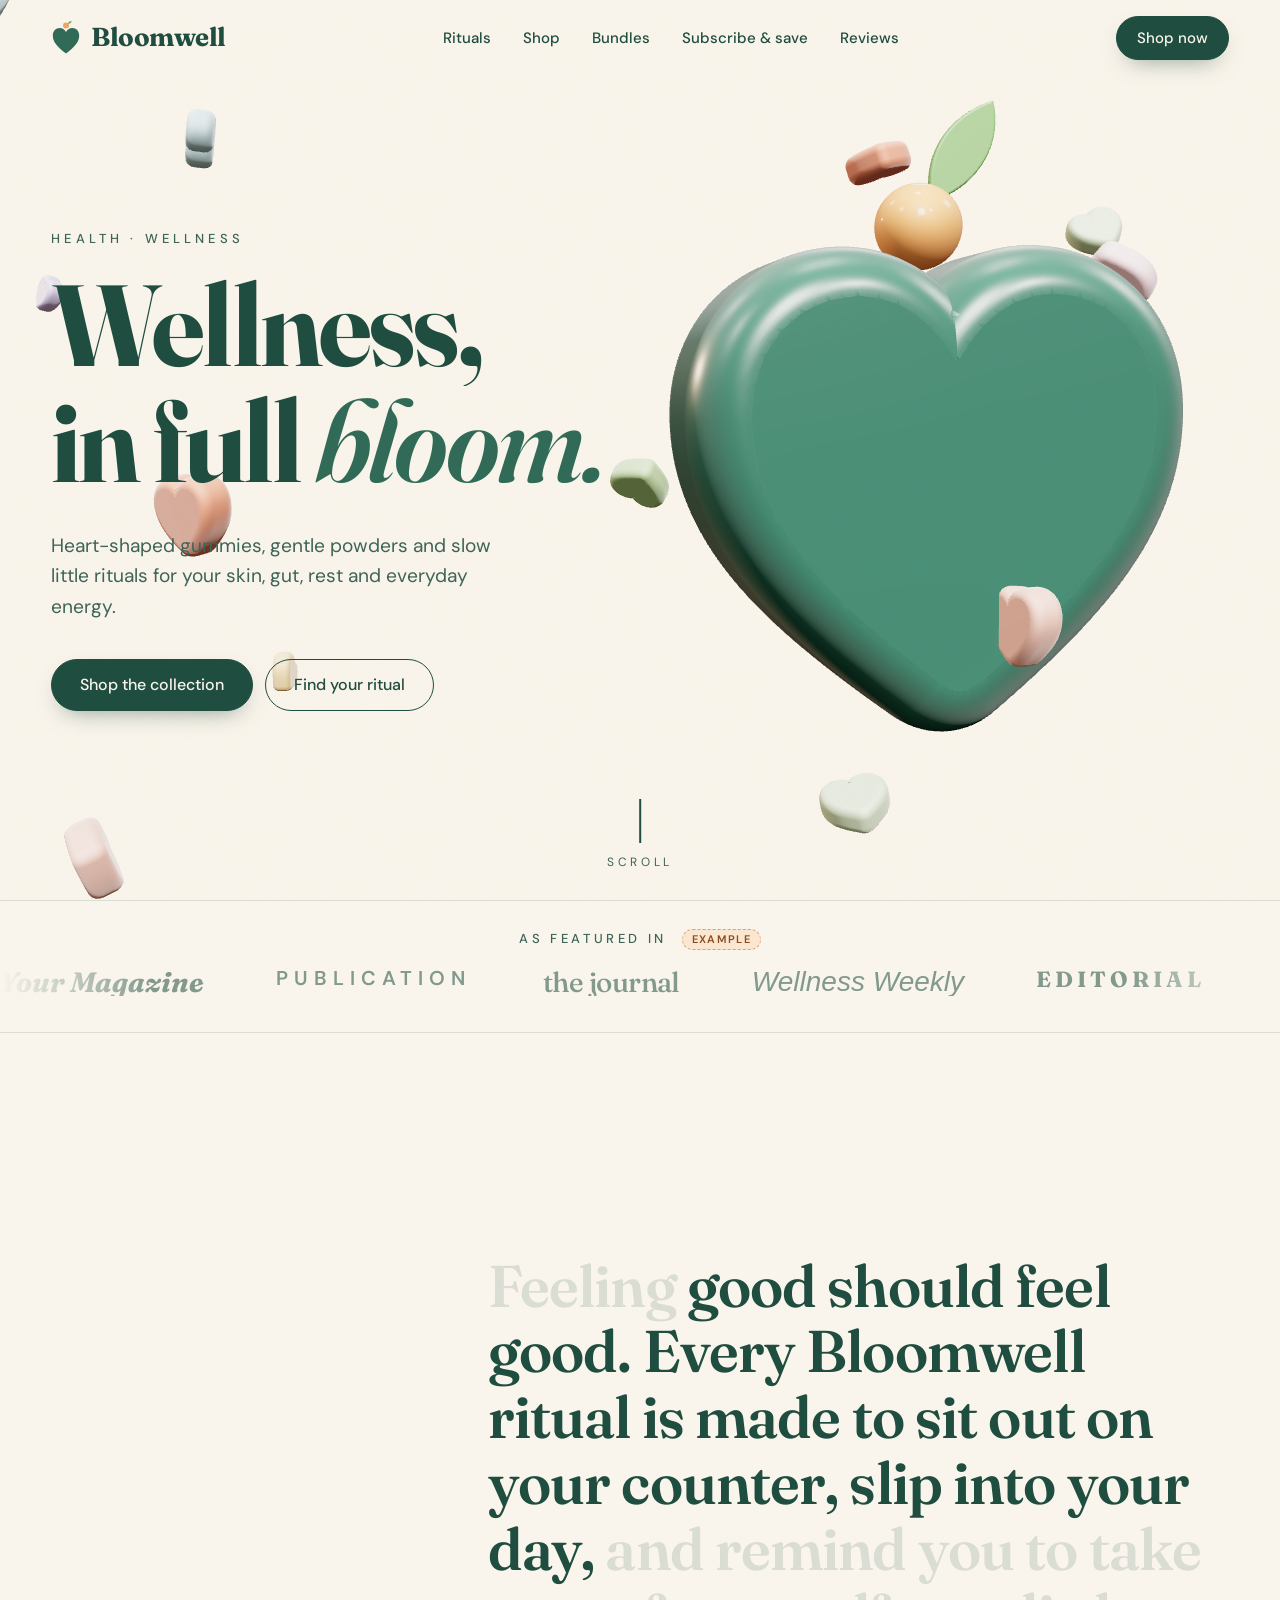
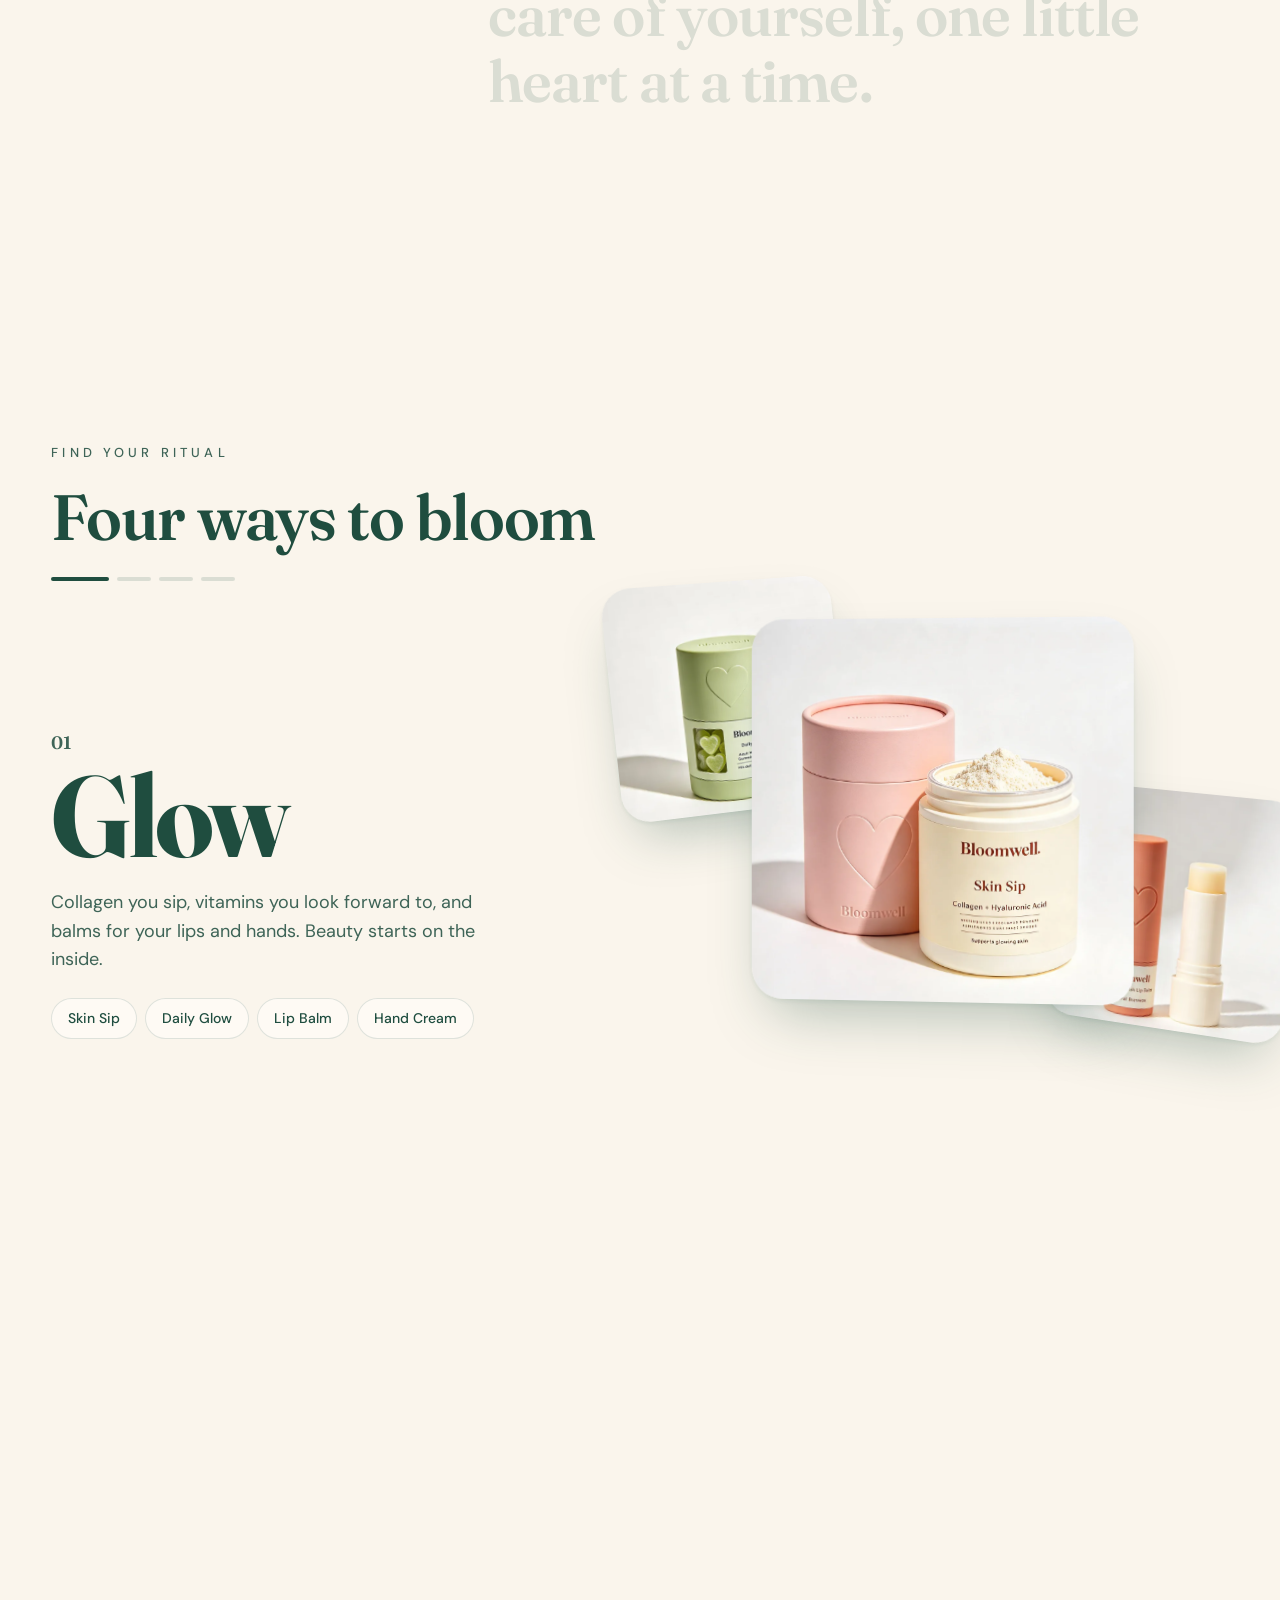
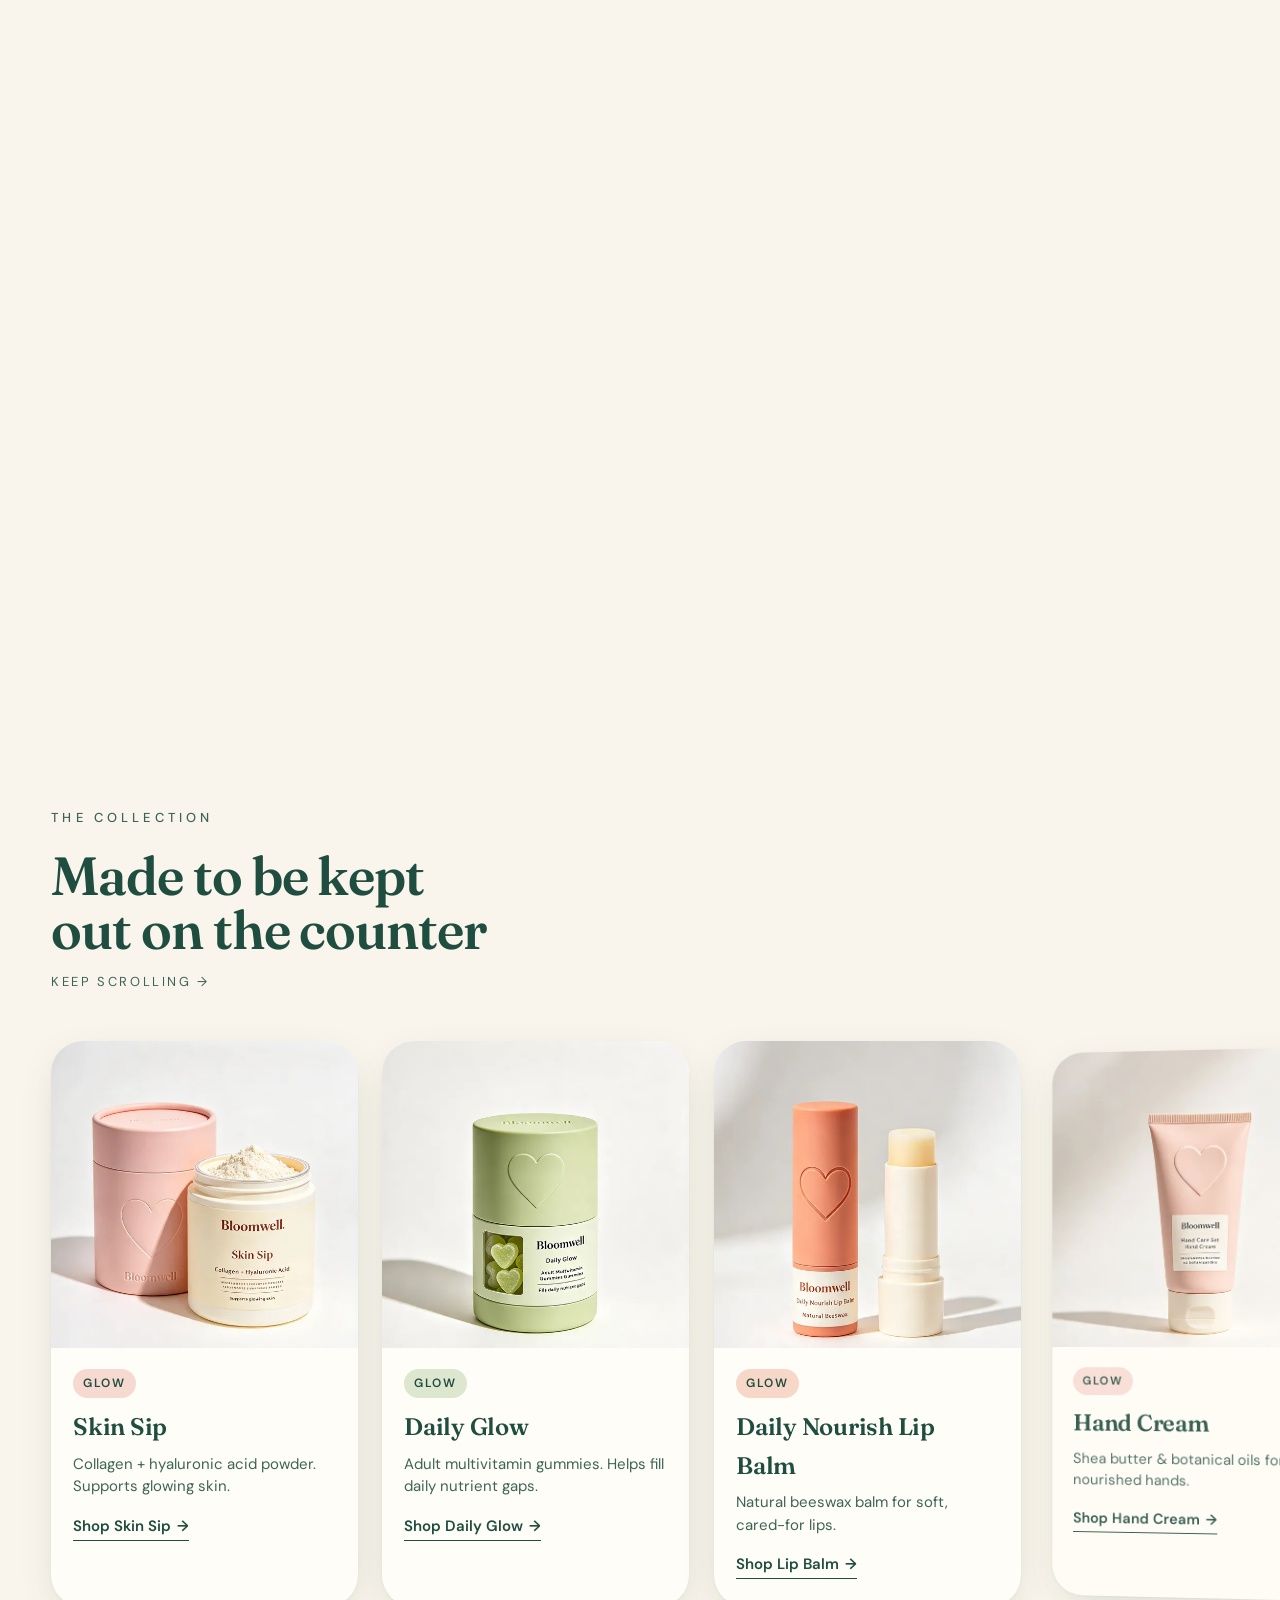
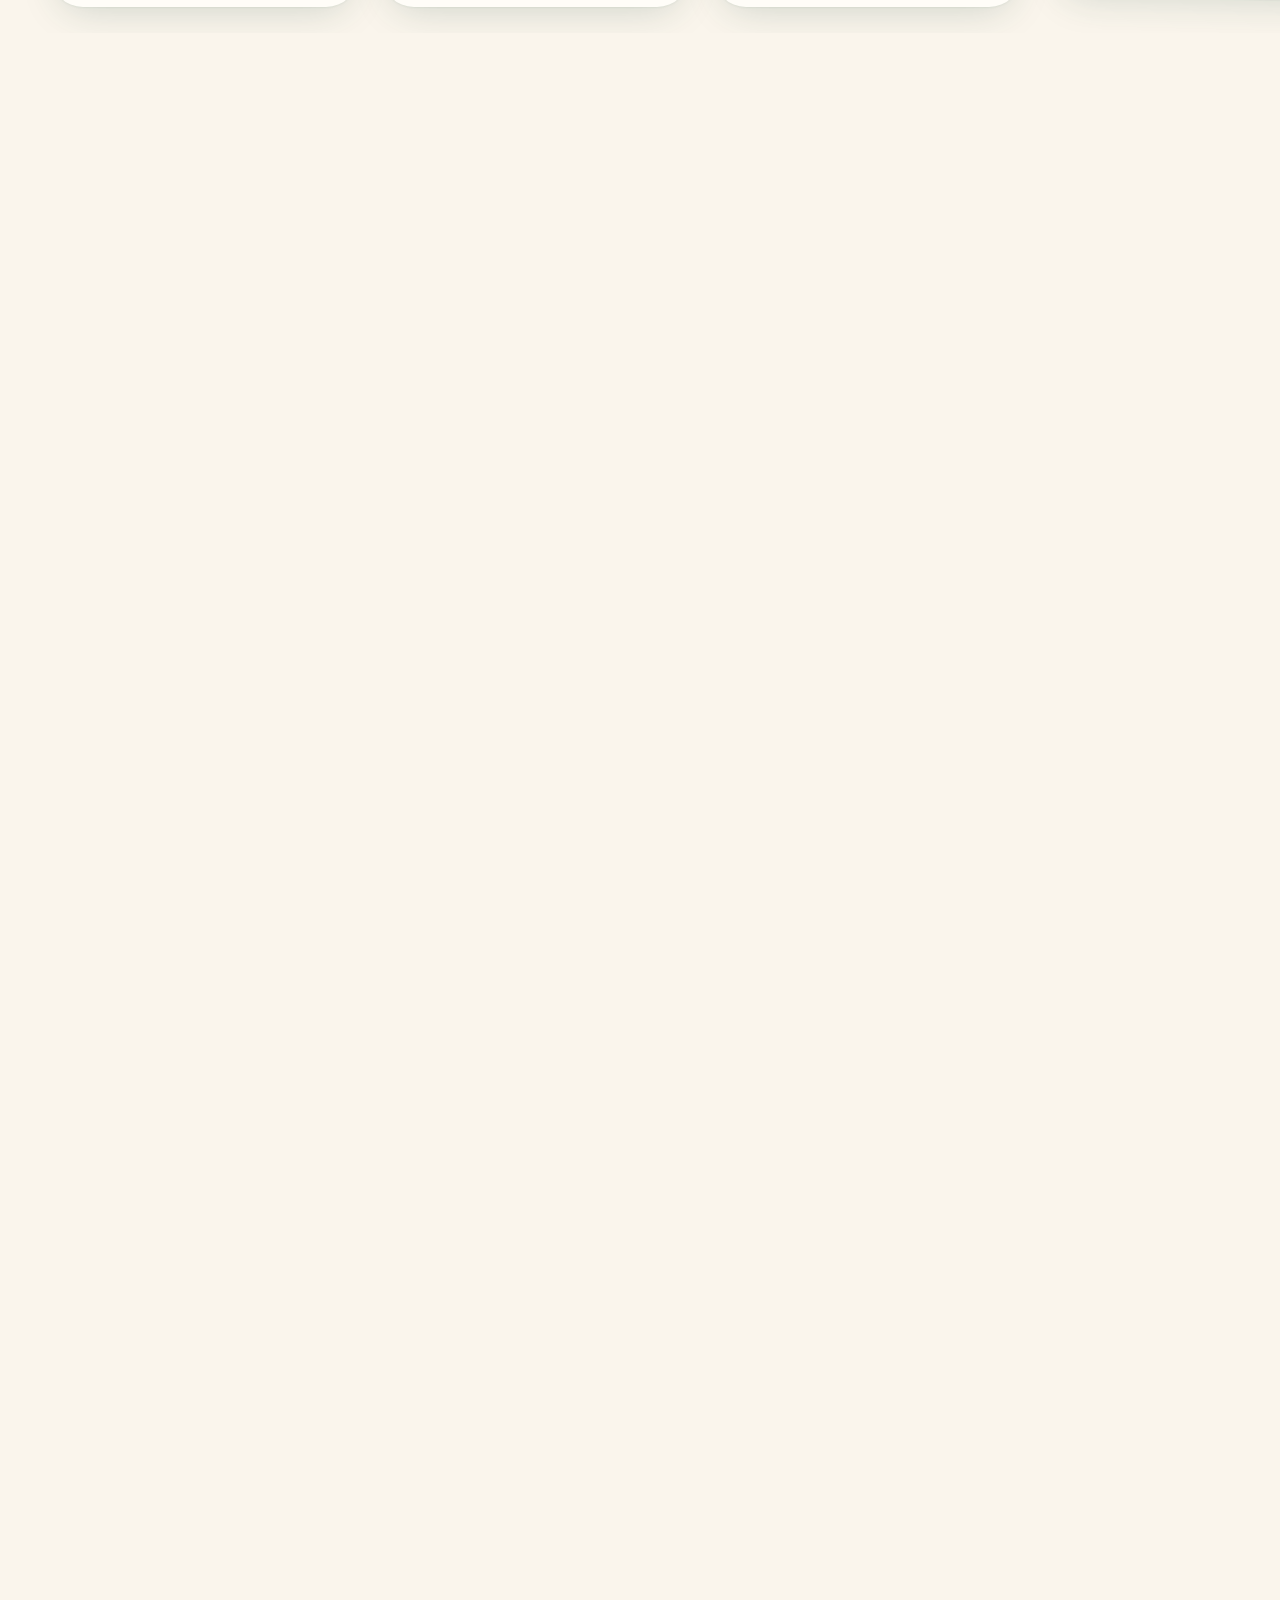
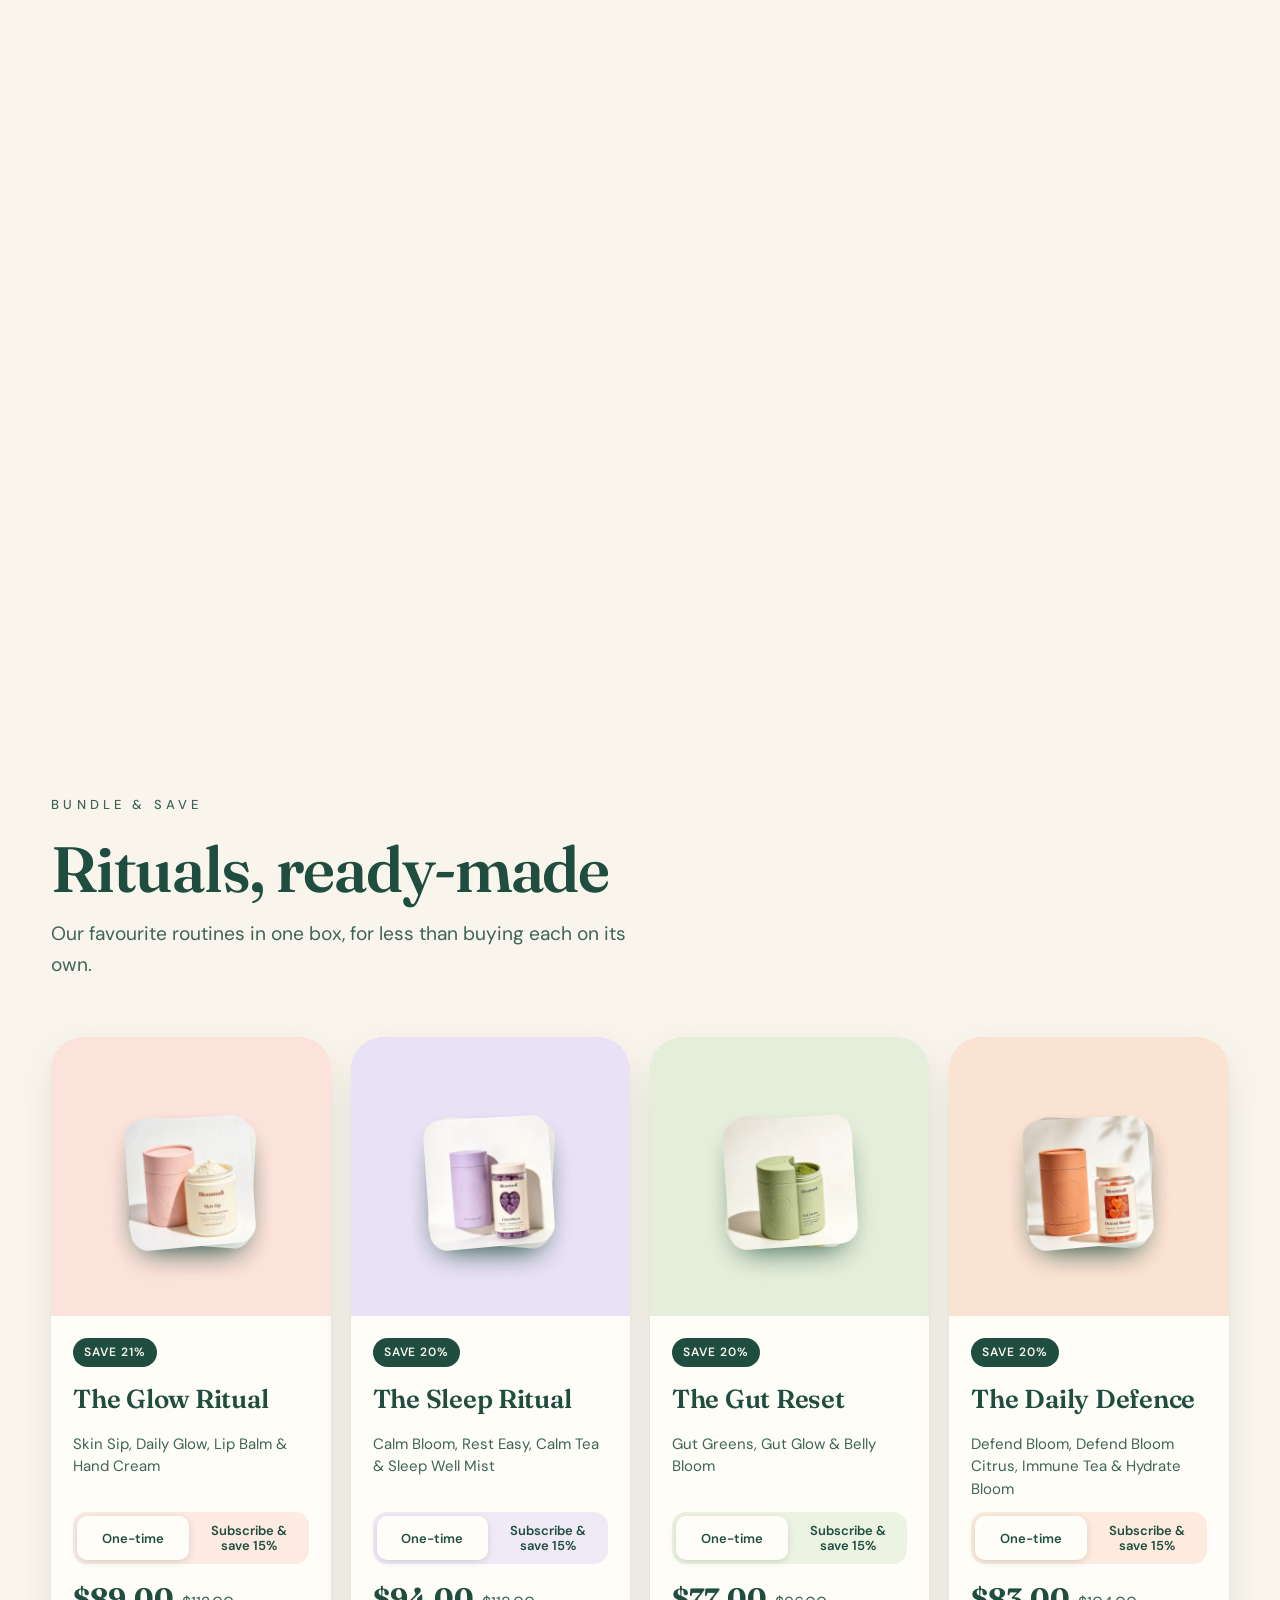
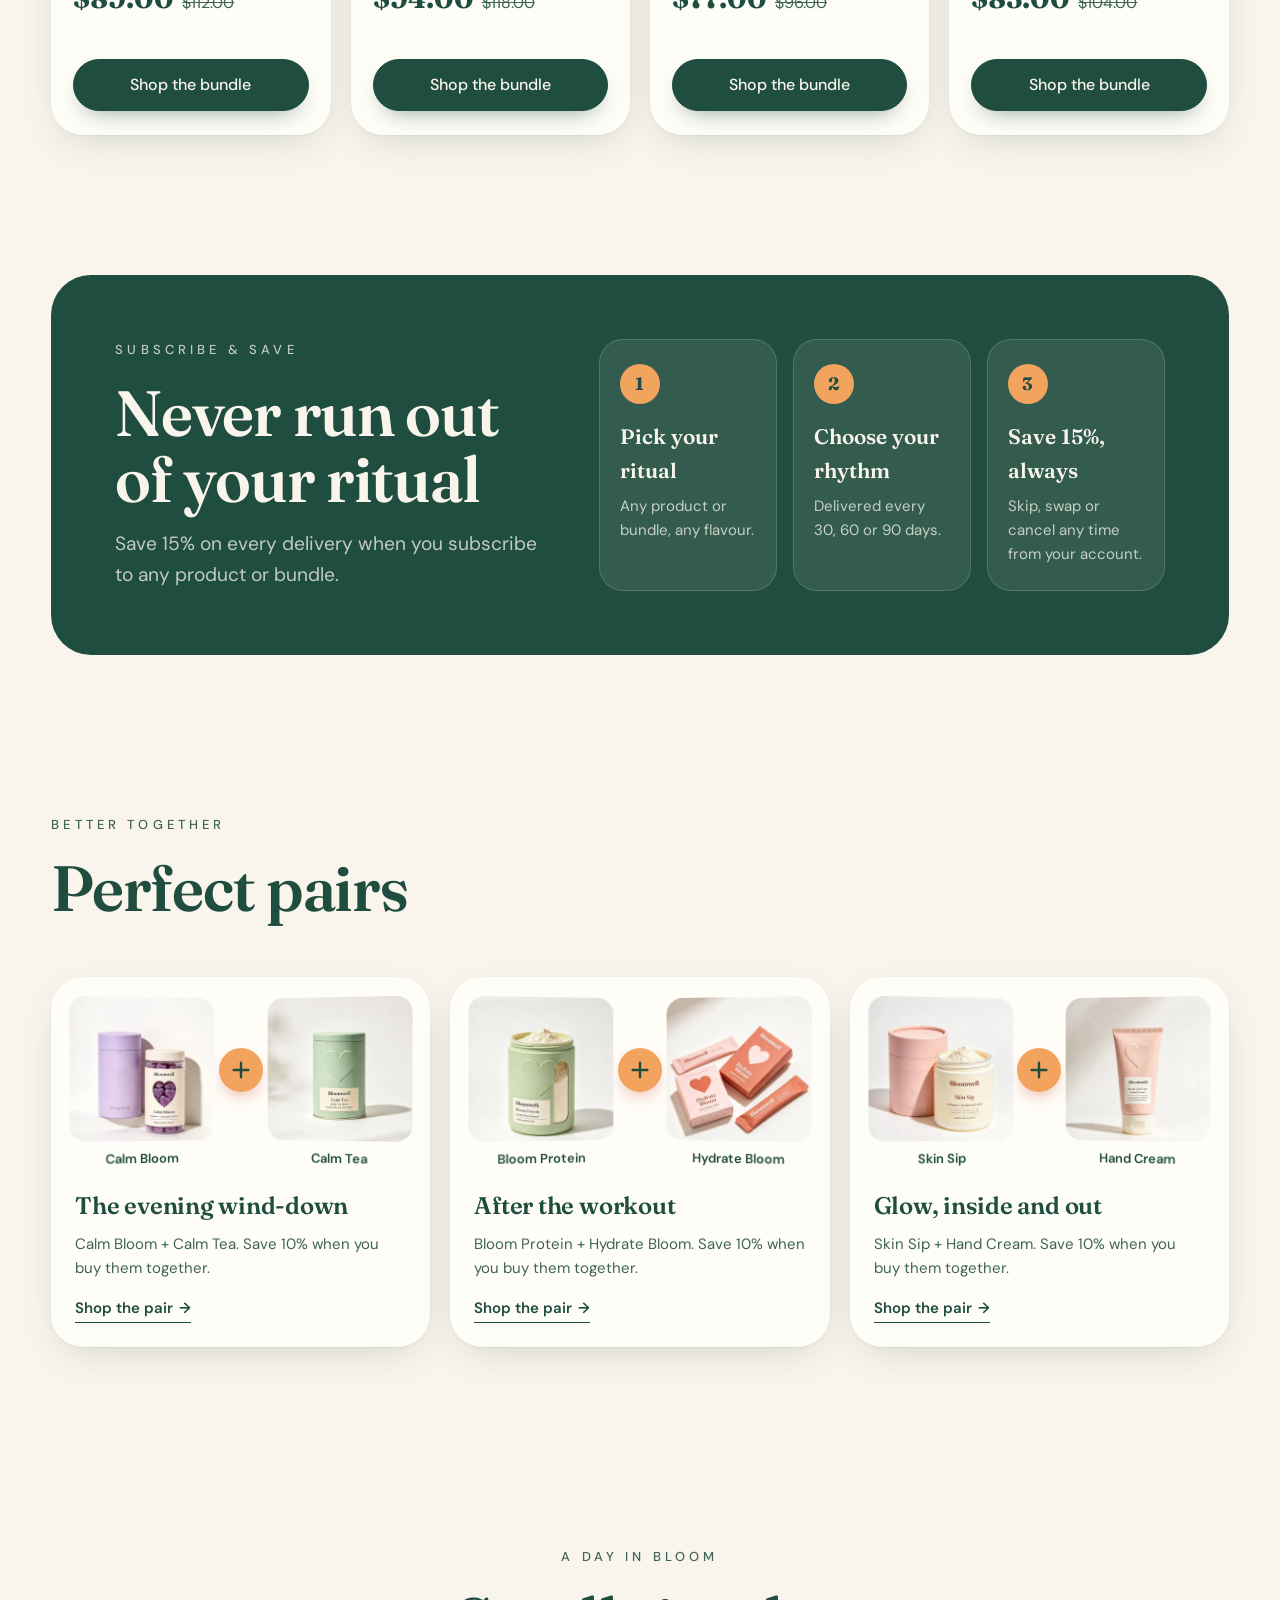
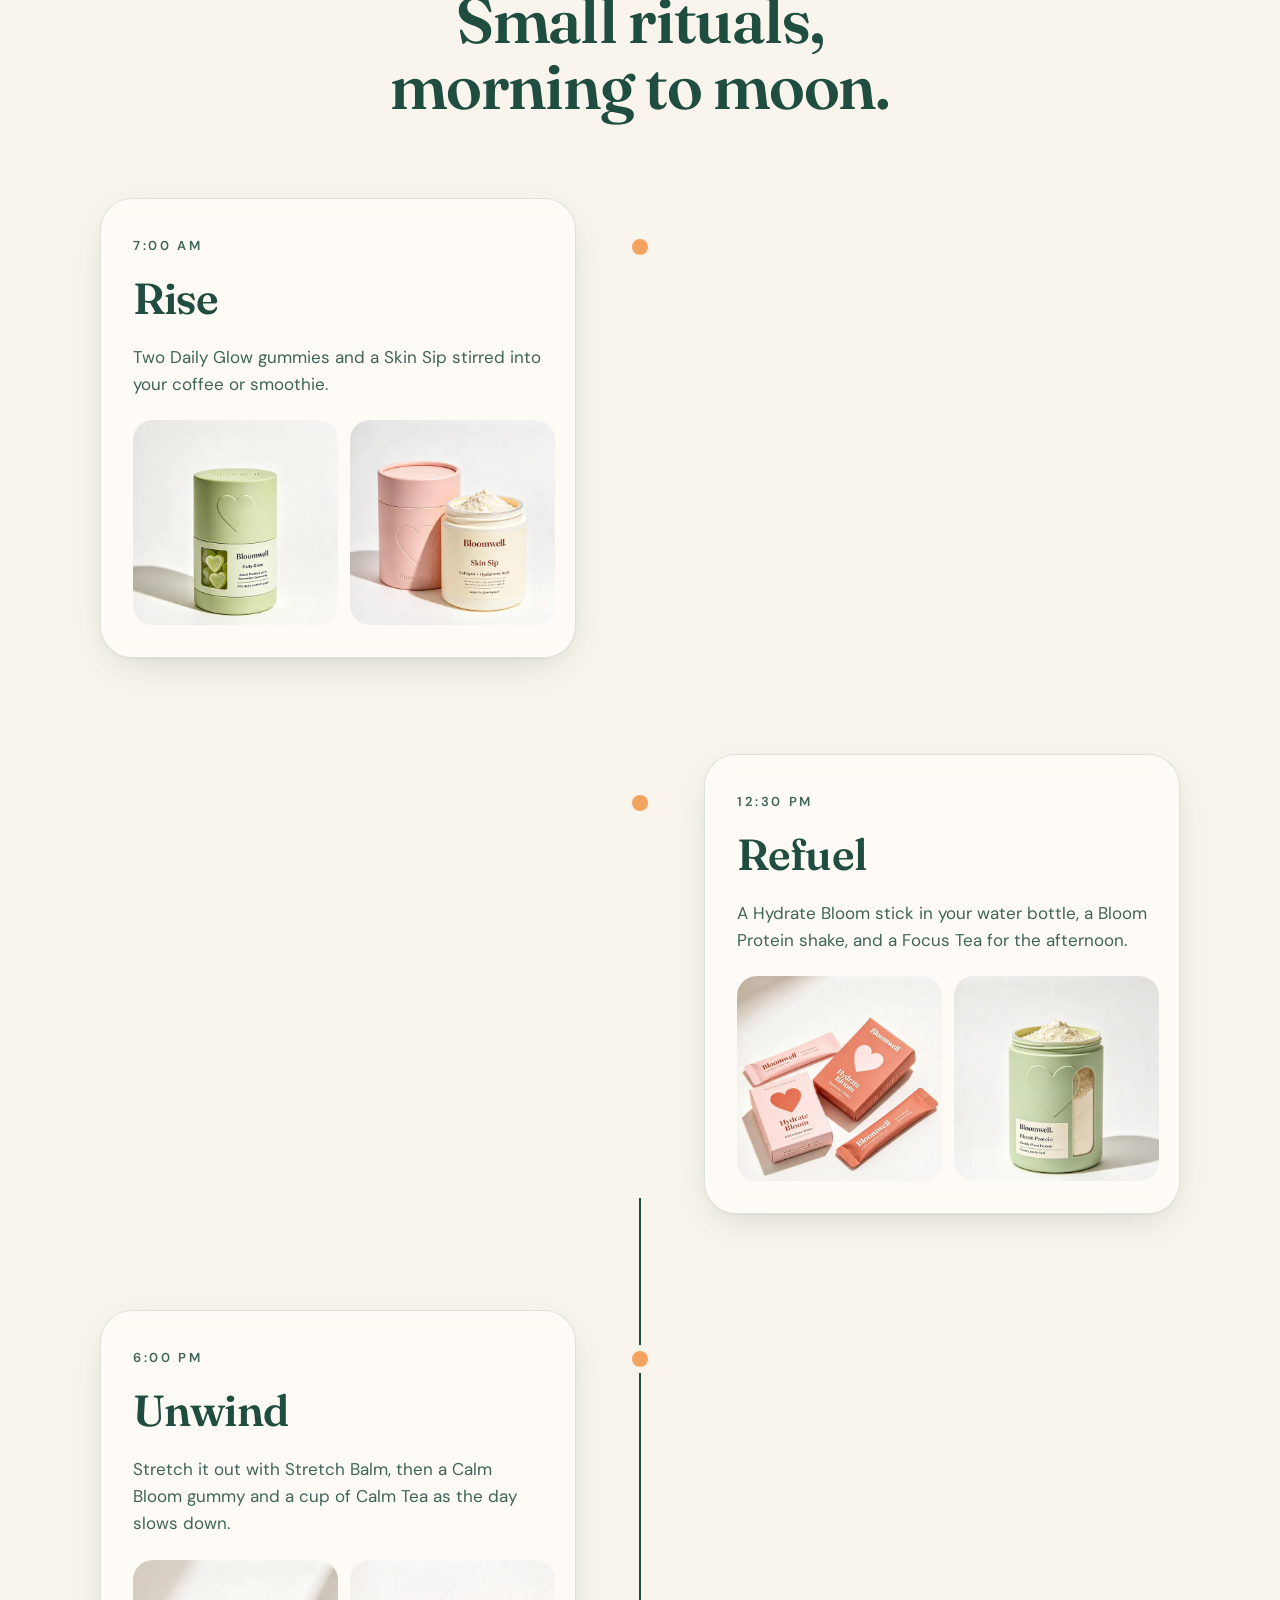
==== commit 5cf7b644: "Add bundles, subscribe & save, perfect pairs, reviews and press strip Bundles have a one-time / subs" ====
--- a/index.html
+++ b/index.html
@@ -41,8 +41,9 @@
     <nav class="nav" id="primary-nav" aria-label="Primary">
       <a href="#rituals">Rituals</a>
       <a href="#shop">Shop</a>
-      <a href="#day">A day in bloom</a>
-      <a href="#promise">Our promise</a>
+      <a href="#bundles">Bundles</a>
+      <a href="#subscribe">Subscribe &amp; save</a>
+      <a href="#reviews">Reviews</a>
     </nav>
     <a class="btn btn-small" href="#shop">Shop now</a>
   </header>
@@ -63,6 +64,17 @@
         </div>
       </div>
       <div class="scroll-cue" aria-hidden="true"><span></span>Scroll</div>
+    </section>
+
+    <!-- PRESS — EXAMPLE: replace each placeholder with a real publication that featured Bloomwell -->
+    <section class="press" aria-labelledby="press-title">
+      <p id="press-title" class="press-label">As featured in <span class="example-tag">Example</span></p>
+      <div class="press-marquee">
+        <ul class="press-track" role="list">
+          <li class="press-logo pl-1">Your Magazine</li><li class="press-logo pl-2">PUBLICATION</li><li class="press-logo pl-3">the journal</li><li class="press-logo pl-4">Wellness Weekly</li><li class="press-logo pl-5">EDITORIAL</li>
+          <li class="press-logo pl-1" aria-hidden="true">Your Magazine</li><li class="press-logo pl-2" aria-hidden="true">PUBLICATION</li><li class="press-logo pl-3" aria-hidden="true">the journal</li><li class="press-logo pl-4" aria-hidden="true">Wellness Weekly</li><li class="press-logo pl-5" aria-hidden="true">EDITORIAL</li>
+        </ul>
+      </div>
     </section>
 
     <!-- MANIFESTO -->
@@ -168,6 +180,139 @@
       </div>
     </section>
 
+    <!-- BUNDLES — prices and discounts are EXAMPLES: set your real prices in data-price / data-compare -->
+    <section class="bundles" id="bundles" data-preset="bundles" aria-labelledby="bundles-title">
+      <div class="section-head">
+        <p class="eyebrow">Bundle &amp; save</p>
+        <h2 id="bundles-title" class="h2">Rituals, ready-made</h2>
+        <p class="lede">Our favourite routines in one box, for less than buying each on its own.</p>
+      </div>
+      <div class="bundle-grid">
+          <article class="bundle" style="--tint:#FBE2DA" data-price="89" data-compare="112">
+            <div class="bundle-stack n4" aria-hidden="true"><img src="assets/img/products/skin-sip-sm.webp" alt="" width="600" height="600" loading="lazy"><img src="assets/img/products/daily-glow-sm.webp" alt="" width="600" height="600" loading="lazy"><img src="assets/img/products/lip-balm-sm.webp" alt="" width="600" height="600" loading="lazy"><img src="assets/img/products/hand-cream-sm.webp" alt="" width="600" height="600" loading="lazy"></div>
+            <div class="bundle-body">
+              <span class="save-pill">Save 21%</span>
+              <h3>The Glow Ritual</h3>
+              <p class="bundle-items">Skin Sip, Daily Glow, Lip Balm &amp; Hand Cream</p>
+              <fieldset class="buy-toggle">
+                <legend class="sr-only">Purchase option for The Glow Ritual</legend>
+                <label><input type="radio" name="buy-glow" value="once" checked><span>One-time</span></label>
+                <label><input type="radio" name="buy-glow" value="sub"><span>Subscribe &amp; save 15%</span></label>
+              </fieldset>
+              <p class="price"><span class="price-now">$89.00</span> <s class="price-was">$112.00</s> <span class="price-note"></span></p>
+              <a class="btn btn-block" href="#shop">Shop the bundle</a>
+            </div>
+          </article>
+          <article class="bundle" style="--tint:#E9E2F6" data-price="94" data-compare="118">
+            <div class="bundle-stack n4" aria-hidden="true"><img src="assets/img/products/calm-bloom-sm.webp" alt="" width="600" height="600" loading="lazy"><img src="assets/img/products/rest-easy-sm.webp" alt="" width="600" height="600" loading="lazy"><img src="assets/img/products/calm-tea-sm.webp" alt="" width="600" height="600" loading="lazy"><img src="assets/img/products/sleep-mist-sm.webp" alt="" width="600" height="600" loading="lazy"></div>
+            <div class="bundle-body">
+              <span class="save-pill">Save 20%</span>
+              <h3>The Sleep Ritual</h3>
+              <p class="bundle-items">Calm Bloom, Rest Easy, Calm Tea &amp; Sleep Well Mist</p>
+              <fieldset class="buy-toggle">
+                <legend class="sr-only">Purchase option for The Sleep Ritual</legend>
+                <label><input type="radio" name="buy-sleep" value="once" checked><span>One-time</span></label>
+                <label><input type="radio" name="buy-sleep" value="sub"><span>Subscribe &amp; save 15%</span></label>
+              </fieldset>
+              <p class="price"><span class="price-now">$94.00</span> <s class="price-was">$118.00</s> <span class="price-note"></span></p>
+              <a class="btn btn-block" href="#shop">Shop the bundle</a>
+            </div>
+          </article>
+          <article class="bundle" style="--tint:#E5EEDA" data-price="77" data-compare="96">
+            <div class="bundle-stack n3" aria-hidden="true"><img src="assets/img/products/gut-greens-sm.webp" alt="" width="600" height="600" loading="lazy"><img src="assets/img/products/gut-glow-sm.webp" alt="" width="600" height="600" loading="lazy"><img src="assets/img/products/belly-bloom-sm.webp" alt="" width="600" height="600" loading="lazy"></div>
+            <div class="bundle-body">
+              <span class="save-pill">Save 20%</span>
+              <h3>The Gut Reset</h3>
+              <p class="bundle-items">Gut Greens, Gut Glow &amp; Belly Bloom</p>
+              <fieldset class="buy-toggle">
+                <legend class="sr-only">Purchase option for The Gut Reset</legend>
+                <label><input type="radio" name="buy-gut" value="once" checked><span>One-time</span></label>
+                <label><input type="radio" name="buy-gut" value="sub"><span>Subscribe &amp; save 15%</span></label>
+              </fieldset>
+              <p class="price"><span class="price-now">$77.00</span> <s class="price-was">$96.00</s> <span class="price-note"></span></p>
+              <a class="btn btn-block" href="#shop">Shop the bundle</a>
+            </div>
+          </article>
+          <article class="bundle" style="--tint:#FBE3D3" data-price="83" data-compare="104">
+            <div class="bundle-stack n4" aria-hidden="true"><img src="assets/img/products/defend-bloom-sm.webp" alt="" width="600" height="600" loading="lazy"><img src="assets/img/products/immune-tea-sm.webp" alt="" width="600" height="600" loading="lazy"><img src="assets/img/products/hydrate-bloom-sm.webp" alt="" width="600" height="600" loading="lazy"><img src="assets/img/products/defend-citrus-sm.webp" alt="" width="600" height="600" loading="lazy"></div>
+            <div class="bundle-body">
+              <span class="save-pill">Save 20%</span>
+              <h3>The Daily Defence</h3>
+              <p class="bundle-items">Defend Bloom, Defend Bloom Citrus, Immune Tea &amp; Hydrate Bloom</p>
+              <fieldset class="buy-toggle">
+                <legend class="sr-only">Purchase option for The Daily Defence</legend>
+                <label><input type="radio" name="buy-defend" value="once" checked><span>One-time</span></label>
+                <label><input type="radio" name="buy-defend" value="sub"><span>Subscribe &amp; save 15%</span></label>
+              </fieldset>
+              <p class="price"><span class="price-now">$83.00</span> <s class="price-was">$104.00</s> <span class="price-note"></span></p>
+              <a class="btn btn-block" href="#shop">Shop the bundle</a>
+            </div>
+          </article>
+      </div>
+    </section>
+
+    <!-- SUBSCRIBE & SAVE — EXAMPLE terms: update to match your real subscription policy -->
+    <section class="subscribe" id="subscribe" aria-labelledby="subscribe-title">
+      <div class="subscribe-inner">
+        <div class="subscribe-copy">
+          <p class="eyebrow">Subscribe &amp; save</p>
+          <h2 id="subscribe-title" class="h2">Never run out of your ritual</h2>
+          <p class="lede">Save 15% on every delivery when you subscribe to any product or bundle.</p>
+        </div>
+        <ol class="steps">
+          <li><span class="step-num">1</span><h3>Pick your ritual</h3><p>Any product or bundle, any flavour.</p></li>
+          <li><span class="step-num">2</span><h3>Choose your rhythm</h3><p>Delivered every 30, 60 or 90 days.</p></li>
+          <li><span class="step-num">3</span><h3>Save 15%, always</h3><p>Skip, swap or cancel any time from your account.</p></li>
+        </ol>
+      </div>
+    </section>
+
+    <!-- BETTER TOGETHER (cross-sell) — example pair discount -->
+    <section class="pairs" id="pairs" aria-labelledby="pairs-title">
+      <div class="section-head">
+        <p class="eyebrow">Better together</p>
+        <h2 id="pairs-title" class="h2">Perfect pairs</h2>
+      </div>
+      <ul class="pair-list" role="list">
+          <li class="pair">
+            <div class="pair-visual">
+              <figure><img src="assets/img/products/calm-bloom-sm.webp" alt="Calm Bloom" width="600" height="600" loading="lazy"><figcaption>Calm Bloom</figcaption></figure>
+              <span class="plus" aria-hidden="true"><svg viewBox="0 0 24 24"><path d="M12 4v16M4 12h16"/></svg></span>
+              <figure><img src="assets/img/products/calm-tea-sm.webp" alt="Calm Tea" width="600" height="600" loading="lazy"><figcaption>Calm Tea</figcaption></figure>
+            </div>
+            <div class="pair-body">
+              <h3>The evening wind-down</h3>
+              <p>Calm Bloom + Calm Tea. Save 10% when you buy them together.</p>
+              <a class="card-link" href="#shop">Shop the pair</a>
+            </div>
+          </li>
+          <li class="pair">
+            <div class="pair-visual">
+              <figure><img src="assets/img/products/bloom-protein-sm.webp" alt="Bloom Protein" width="600" height="600" loading="lazy"><figcaption>Bloom Protein</figcaption></figure>
+              <span class="plus" aria-hidden="true"><svg viewBox="0 0 24 24"><path d="M12 4v16M4 12h16"/></svg></span>
+              <figure><img src="assets/img/products/hydrate-bloom-sm.webp" alt="Hydrate Bloom" width="600" height="600" loading="lazy"><figcaption>Hydrate Bloom</figcaption></figure>
+            </div>
+            <div class="pair-body">
+              <h3>After the workout</h3>
+              <p>Bloom Protein + Hydrate Bloom. Save 10% when you buy them together.</p>
+              <a class="card-link" href="#shop">Shop the pair</a>
+            </div>
+          </li>
+          <li class="pair">
+            <div class="pair-visual">
+              <figure><img src="assets/img/products/skin-sip-sm.webp" alt="Skin Sip" width="600" height="600" loading="lazy"><figcaption>Skin Sip</figcaption></figure>
+              <span class="plus" aria-hidden="true"><svg viewBox="0 0 24 24"><path d="M12 4v16M4 12h16"/></svg></span>
+              <figure><img src="assets/img/products/hand-cream-sm.webp" alt="Hand Cream" width="600" height="600" loading="lazy"><figcaption>Hand Cream</figcaption></figure>
+            </div>
+            <div class="pair-body">
+              <h3>Glow, inside and out</h3>
+              <p>Skin Sip + Hand Cream. Save 10% when you buy them together.</p>
+              <a class="card-link" href="#shop">Shop the pair</a>
+            </div>
+          </li>
+      </ul>
+    </section>
+
     <!-- A DAY IN BLOOM -->
     <section class="day" id="day" data-preset="day" aria-labelledby="day-title">
       <div class="day-head">
@@ -203,6 +348,53 @@
           <div class="moment-imgs"><img src="assets/img/products/calm-candle-sm.webp" alt="Calm Soy Candle" width="600" height="600" loading="lazy"><img src="assets/img/products/rest-easy-sm.webp" alt="Rest Easy" width="600" height="600" loading="lazy"></div>
         </div>
       </div>
+    </section>
+
+    <!-- REVIEWS — EXAMPLES ONLY: replace with real, verified customer reviews before going live -->
+    <section class="reviews" id="reviews" data-preset="reviews" aria-labelledby="reviews-title">
+      <div class="section-head reviews-head">
+        <div>
+          <p class="eyebrow">Reviews</p>
+          <h2 id="reviews-title" class="h2">Loved by the Bloomwell community</h2>
+          <p class="reviews-note">These are example reviews to show the layout. Real customer reviews will appear here.</p>
+        </div>
+        <div class="review-nav">
+          <button type="button" class="round-btn" data-dir="-1" aria-label="Previous reviews"><svg viewBox="0 0 24 24" aria-hidden="true"><path d="M15 5l-7 7 7 7"/></svg></button>
+          <button type="button" class="round-btn" data-dir="1" aria-label="Next reviews"><svg viewBox="0 0 24 24" aria-hidden="true"><path d="M9 5l7 7-7 7"/></svg></button>
+        </div>
+      </div>
+      <ul class="review-track" role="list" tabindex="0" aria-label="Customer reviews">
+          <li class="review">
+            <div class="review-top"><span class="stars" role="img" aria-label="5 out of 5 stars"><svg viewBox="0 0 20 20" aria-hidden="true"><path d="M10 1.6l2.6 5.3 5.8.8-4.2 4.1 1 5.8L10 14.9l-5.2 2.7 1-5.8L1.6 7.7l5.8-.8z"/></svg><svg viewBox="0 0 20 20" aria-hidden="true"><path d="M10 1.6l2.6 5.3 5.8.8-4.2 4.1 1 5.8L10 14.9l-5.2 2.7 1-5.8L1.6 7.7l5.8-.8z"/></svg><svg viewBox="0 0 20 20" aria-hidden="true"><path d="M10 1.6l2.6 5.3 5.8.8-4.2 4.1 1 5.8L10 14.9l-5.2 2.7 1-5.8L1.6 7.7l5.8-.8z"/></svg><svg viewBox="0 0 20 20" aria-hidden="true"><path d="M10 1.6l2.6 5.3 5.8.8-4.2 4.1 1 5.8L10 14.9l-5.2 2.7 1-5.8L1.6 7.7l5.8-.8z"/></svg><svg viewBox="0 0 20 20" aria-hidden="true"><path d="M10 1.6l2.6 5.3 5.8.8-4.2 4.1 1 5.8L10 14.9l-5.2 2.7 1-5.8L1.6 7.7l5.8-.8z"/></svg></span><span class="example-tag">Example</span></div>
+            <blockquote>“My evening routine finally feels like something I look forward to. The gummies taste great.”</blockquote>
+            <p class="review-meta"><span class="review-name">Sample customer</span> <span class="review-product">on Calm Bloom</span></p>
+          </li>
+          <li class="review">
+            <div class="review-top"><span class="stars" role="img" aria-label="5 out of 5 stars"><svg viewBox="0 0 20 20" aria-hidden="true"><path d="M10 1.6l2.6 5.3 5.8.8-4.2 4.1 1 5.8L10 14.9l-5.2 2.7 1-5.8L1.6 7.7l5.8-.8z"/></svg><svg viewBox="0 0 20 20" aria-hidden="true"><path d="M10 1.6l2.6 5.3 5.8.8-4.2 4.1 1 5.8L10 14.9l-5.2 2.7 1-5.8L1.6 7.7l5.8-.8z"/></svg><svg viewBox="0 0 20 20" aria-hidden="true"><path d="M10 1.6l2.6 5.3 5.8.8-4.2 4.1 1 5.8L10 14.9l-5.2 2.7 1-5.8L1.6 7.7l5.8-.8z"/></svg><svg viewBox="0 0 20 20" aria-hidden="true"><path d="M10 1.6l2.6 5.3 5.8.8-4.2 4.1 1 5.8L10 14.9l-5.2 2.7 1-5.8L1.6 7.7l5.8-.8z"/></svg><svg viewBox="0 0 20 20" aria-hidden="true"><path d="M10 1.6l2.6 5.3 5.8.8-4.2 4.1 1 5.8L10 14.9l-5.2 2.7 1-5.8L1.6 7.7l5.8-.8z"/></svg></span><span class="example-tag">Example</span></div>
+            <blockquote>“Dissolves easily in my morning coffee. The jar looks so pretty on my counter.”</blockquote>
+            <p class="review-meta"><span class="review-name">Sample customer</span> <span class="review-product">on Skin Sip</span></p>
+          </li>
+          <li class="review">
+            <div class="review-top"><span class="stars" role="img" aria-label="5 out of 5 stars"><svg viewBox="0 0 20 20" aria-hidden="true"><path d="M10 1.6l2.6 5.3 5.8.8-4.2 4.1 1 5.8L10 14.9l-5.2 2.7 1-5.8L1.6 7.7l5.8-.8z"/></svg><svg viewBox="0 0 20 20" aria-hidden="true"><path d="M10 1.6l2.6 5.3 5.8.8-4.2 4.1 1 5.8L10 14.9l-5.2 2.7 1-5.8L1.6 7.7l5.8-.8z"/></svg><svg viewBox="0 0 20 20" aria-hidden="true"><path d="M10 1.6l2.6 5.3 5.8.8-4.2 4.1 1 5.8L10 14.9l-5.2 2.7 1-5.8L1.6 7.7l5.8-.8z"/></svg><svg viewBox="0 0 20 20" aria-hidden="true"><path d="M10 1.6l2.6 5.3 5.8.8-4.2 4.1 1 5.8L10 14.9l-5.2 2.7 1-5.8L1.6 7.7l5.8-.8z"/></svg><svg viewBox="0 0 20 20" aria-hidden="true"><path d="M10 1.6l2.6 5.3 5.8.8-4.2 4.1 1 5.8L10 14.9l-5.2 2.7 1-5.8L1.6 7.7l5.8-.8z"/></svg></span><span class="example-tag">Example</span></div>
+            <blockquote>“I love the little heart gummies. Part of my wind-down every night now.”</blockquote>
+            <p class="review-meta"><span class="review-name">Sample customer</span> <span class="review-product">on Rest Easy</span></p>
+          </li>
+          <li class="review">
+            <div class="review-top"><span class="stars" role="img" aria-label="5 out of 5 stars"><svg viewBox="0 0 20 20" aria-hidden="true"><path d="M10 1.6l2.6 5.3 5.8.8-4.2 4.1 1 5.8L10 14.9l-5.2 2.7 1-5.8L1.6 7.7l5.8-.8z"/></svg><svg viewBox="0 0 20 20" aria-hidden="true"><path d="M10 1.6l2.6 5.3 5.8.8-4.2 4.1 1 5.8L10 14.9l-5.2 2.7 1-5.8L1.6 7.7l5.8-.8z"/></svg><svg viewBox="0 0 20 20" aria-hidden="true"><path d="M10 1.6l2.6 5.3 5.8.8-4.2 4.1 1 5.8L10 14.9l-5.2 2.7 1-5.8L1.6 7.7l5.8-.8z"/></svg><svg viewBox="0 0 20 20" aria-hidden="true"><path d="M10 1.6l2.6 5.3 5.8.8-4.2 4.1 1 5.8L10 14.9l-5.2 2.7 1-5.8L1.6 7.7l5.8-.8z"/></svg><svg viewBox="0 0 20 20" aria-hidden="true"><path d="M10 1.6l2.6 5.3 5.8.8-4.2 4.1 1 5.8L10 14.9l-5.2 2.7 1-5.8L1.6 7.7l5.8-.8z"/></svg></span><span class="example-tag">Example</span></div>
+            <blockquote>“The strawberry flavour is my favourite. Smooth, not chalky at all.”</blockquote>
+            <p class="review-meta"><span class="review-name">Sample customer</span> <span class="review-product">on Bloom Protein</span></p>
+          </li>
+          <li class="review">
+            <div class="review-top"><span class="stars" role="img" aria-label="5 out of 5 stars"><svg viewBox="0 0 20 20" aria-hidden="true"><path d="M10 1.6l2.6 5.3 5.8.8-4.2 4.1 1 5.8L10 14.9l-5.2 2.7 1-5.8L1.6 7.7l5.8-.8z"/></svg><svg viewBox="0 0 20 20" aria-hidden="true"><path d="M10 1.6l2.6 5.3 5.8.8-4.2 4.1 1 5.8L10 14.9l-5.2 2.7 1-5.8L1.6 7.7l5.8-.8z"/></svg><svg viewBox="0 0 20 20" aria-hidden="true"><path d="M10 1.6l2.6 5.3 5.8.8-4.2 4.1 1 5.8L10 14.9l-5.2 2.7 1-5.8L1.6 7.7l5.8-.8z"/></svg><svg viewBox="0 0 20 20" aria-hidden="true"><path d="M10 1.6l2.6 5.3 5.8.8-4.2 4.1 1 5.8L10 14.9l-5.2 2.7 1-5.8L1.6 7.7l5.8-.8z"/></svg><svg viewBox="0 0 20 20" aria-hidden="true"><path d="M10 1.6l2.6 5.3 5.8.8-4.2 4.1 1 5.8L10 14.9l-5.2 2.7 1-5.8L1.6 7.7l5.8-.8z"/></svg></span><span class="example-tag">Example</span></div>
+            <blockquote>“Easiest way I have found to get my greens in. Mixes well with water.”</blockquote>
+            <p class="review-meta"><span class="review-name">Sample customer</span> <span class="review-product">on Gut Greens</span></p>
+          </li>
+          <li class="review">
+            <div class="review-top"><span class="stars" role="img" aria-label="5 out of 5 stars"><svg viewBox="0 0 20 20" aria-hidden="true"><path d="M10 1.6l2.6 5.3 5.8.8-4.2 4.1 1 5.8L10 14.9l-5.2 2.7 1-5.8L1.6 7.7l5.8-.8z"/></svg><svg viewBox="0 0 20 20" aria-hidden="true"><path d="M10 1.6l2.6 5.3 5.8.8-4.2 4.1 1 5.8L10 14.9l-5.2 2.7 1-5.8L1.6 7.7l5.8-.8z"/></svg><svg viewBox="0 0 20 20" aria-hidden="true"><path d="M10 1.6l2.6 5.3 5.8.8-4.2 4.1 1 5.8L10 14.9l-5.2 2.7 1-5.8L1.6 7.7l5.8-.8z"/></svg><svg viewBox="0 0 20 20" aria-hidden="true"><path d="M10 1.6l2.6 5.3 5.8.8-4.2 4.1 1 5.8L10 14.9l-5.2 2.7 1-5.8L1.6 7.7l5.8-.8z"/></svg><svg viewBox="0 0 20 20" aria-hidden="true"><path d="M10 1.6l2.6 5.3 5.8.8-4.2 4.1 1 5.8L10 14.9l-5.2 2.7 1-5.8L1.6 7.7l5.8-.8z"/></svg></span><span class="example-tag">Example</span></div>
+            <blockquote>“Smells calming without being too strong. I spray it on my pillow every night.”</blockquote>
+            <p class="review-meta"><span class="review-name">Sample customer</span> <span class="review-product">on Sleep Well Mist</span></p>
+          </li>
+      </ul>
     </section>
 
     <!-- PROMISE -->
@@ -257,7 +449,10 @@
       <nav class="footer-nav" aria-label="Footer">
         <a href="#rituals">Rituals</a>
         <a href="#shop">Shop</a>
+        <a href="#bundles">Bundles</a>
+        <a href="#subscribe">Subscribe &amp; save</a>
         <a href="#day">A day in bloom</a>
+        <a href="#reviews">Reviews</a>
         <a href="#promise">Our promise</a>
       </nav>
     </div>
--- a/css/styles.css
+++ b/css/styles.css
@@ -283,6 +283,153 @@
 .flavor-name { font-size: 13px; font-weight: 600; margin-left: 4px; color: var(--ink-soft); }
 @media (pointer: coarse) { .swatch { width: 36px; height: 36px; } }
 
+
+/* ---------- shared section head + example labels ---------- */
+.section-head { max-width: 1180px; margin: 0 auto 56px; }
+.section-head .lede { margin-top: 18px; max-width: 46ch; }
+.example-tag {
+  display: inline-block; vertical-align: middle; margin-left: 8px; padding: 3px 9px; border-radius: 999px;
+  font: 600 11px/1.2 var(--font-body); letter-spacing: .12em; text-transform: uppercase;
+  color: #8A4B22; background: #FBE6CF; border: 1px dashed #D9A273;
+}
+
+/* ---------- press marquee ---------- */
+.press { padding: 28px 0 36px; border-block: 1px solid var(--line); overflow: hidden; }
+.press-label { text-align: center; font-size: 13px; font-weight: 500; letter-spacing: .28em; text-transform: uppercase; color: var(--ink-soft); margin-bottom: 18px; }
+.press-marquee { overflow: hidden; -webkit-mask-image: linear-gradient(90deg, transparent, #000 12%, #000 88%, transparent); mask-image: linear-gradient(90deg, transparent, #000 12%, #000 88%, transparent); }
+.press-track { list-style: none; margin: 0; padding: 0; display: flex; gap: 72px; width: max-content; animation: marquee 32s linear infinite; }
+.press-marquee:hover .press-track { animation-play-state: paused; }
+@keyframes marquee { to { transform: translateX(calc(-50% - 36px)); } }
+.press-logo { white-space: nowrap; color: var(--ink); opacity: .55; font-size: 28px; line-height: 1; }
+.pl-1 { font-family: var(--font-display); font-weight: 700; font-style: italic; }
+.pl-2 { font-family: var(--font-body); font-weight: 600; letter-spacing: .3em; font-size: 20px; }
+.pl-3 { font-family: var(--font-display); font-weight: 500; letter-spacing: -.02em; }
+.pl-4 { font-family: var(--font-body); font-weight: 400; font-style: italic; }
+.pl-5 { font-family: var(--font-display); font-weight: 700; letter-spacing: .18em; font-size: 22px; }
+
+/* ---------- bundles ---------- */
+.bundles { padding: 140px var(--gutter) 100px; }
+.bundle-grid { max-width: 1180px; margin: 0 auto; display: grid; grid-template-columns: repeat(4, minmax(0, 1fr)); gap: 20px; }
+.bundle {
+  display: flex; flex-direction: column; background: var(--card); border-radius: var(--radius-lg); overflow: hidden;
+  box-shadow: var(--shadow-soft); transition: transform .45s var(--ease-out), box-shadow .45s;
+}
+.bundle:hover { transform: translateY(-6px); box-shadow: var(--shadow-lift); }
+.bundle-stack { position: relative; aspect-ratio: 1; background: var(--tint); perspective: 900px; overflow: hidden; }
+.bundle-stack img {
+  position: absolute; left: 50%; top: 52%; width: 46%; aspect-ratio: 1; object-fit: cover;
+  border-radius: 18px; box-shadow: 0 14px 30px -14px rgba(31, 77, 63, .45);
+  transform: translate(-50%, -50%) translateZ(var(--z, 0)) rotateY(var(--ry, 0)) rotateZ(var(--rz, 0));
+  transition: transform .8s var(--ease-out);
+}
+.bundle-stack img:nth-child(1) { --rz: -4deg; }
+.bundle-stack img:nth-child(2) { --rz: 3deg; --z: -20px; }
+.bundle-stack img:nth-child(3) { --rz: -2deg; --z: -40px; }
+.bundle-stack img:nth-child(4) { --rz: 5deg; --z: -60px; }
+.bundle-stack img:nth-child(1) { z-index: 4; } .bundle-stack img:nth-child(2) { z-index: 3; }
+.bundle-stack img:nth-child(3) { z-index: 2; } .bundle-stack img:nth-child(4) { z-index: 1; }
+/* fanned open: on hover, or once scrolled into view on touch screens */
+.bundle:hover .bundle-stack img, .bundle.is-open .bundle-stack img { transform: translate(-50%, -50%) translate(var(--fx), var(--fy)) translateZ(var(--z, 0)) rotateY(var(--ry)) rotateZ(var(--rz)); }
+.n4 img:nth-child(1) { --fx: -42%; --fy: -30%; --ry: 14deg; }
+.n4 img:nth-child(2) { --fx: 42%;  --fy: -30%; --ry: -14deg; }
+.n4 img:nth-child(3) { --fx: -42%; --fy: 34%;  --ry: 14deg; }
+.n4 img:nth-child(4) { --fx: 42%;  --fy: 34%;  --ry: -14deg; }
+.n3 img:nth-child(1) { --fx: 0%;   --fy: -32%; --ry: 0deg; }
+.n3 img:nth-child(2) { --fx: -44%; --fy: 30%;  --ry: 14deg; }
+.n3 img:nth-child(3) { --fx: 44%;  --fy: 30%;  --ry: -14deg; }
+.bundle-body { display: flex; flex-direction: column; gap: 12px; padding: 22px 22px 24px; flex: 1; }
+.save-pill { align-self: flex-start; padding: 5px 11px; border-radius: 999px; background: var(--ink); color: var(--bg); font-size: 12px; font-weight: 600; letter-spacing: .08em; text-transform: uppercase; }
+.bundle h3 { font-family: var(--font-display); font-size: 26px; letter-spacing: -.01em; }
+.bundle-items { color: var(--ink-soft); font-size: 15px; line-height: 1.5; flex: 1; }
+.buy-toggle { border: 0; margin: 0; padding: 4px; display: grid; grid-template-columns: 1fr 1fr; gap: 4px; border-radius: 14px; background: color-mix(in srgb, var(--tint) 70%, var(--card)); }
+.buy-toggle label { position: relative; cursor: pointer; }
+.buy-toggle input { position: absolute; inset: 0; opacity: 0; margin: 0; cursor: pointer; }
+.buy-toggle span { display: flex; align-items: center; justify-content: center; min-height: 44px; padding: 6px 8px; border-radius: 10px; text-align: center; font-size: 13px; font-weight: 600; line-height: 1.2; transition: background-color .25s, box-shadow .25s; }
+.buy-toggle input:checked + span { background: var(--card); box-shadow: 0 2px 8px -2px rgba(31, 77, 63, .25); }
+.buy-toggle input:focus-visible + span { outline: 2px solid var(--ink); outline-offset: 2px; }
+.price { display: flex; flex-wrap: wrap; align-items: baseline; gap: 8px; font-variant-numeric: tabular-nums; }
+.price-now { font-family: var(--font-display); font-size: 28px; font-weight: 700; }
+.price-was { color: var(--ink-soft); font-size: 16px; }
+.price-note { flex-basis: 100%; font-size: 13px; color: var(--ink-soft); min-height: 1.4em; }
+.btn-block { width: 100%; }
+
+/* ---------- subscribe & save ---------- */
+.subscribe { padding: 40px var(--gutter); }
+.subscribe-inner {
+  max-width: 1180px; margin: 0 auto; padding: clamp(32px, 5vw, 64px); border-radius: 40px;
+  background: var(--ink); color: var(--bg);
+  display: grid; grid-template-columns: minmax(0, 1fr) minmax(0, 1.3fr); gap: 48px; align-items: center;
+}
+.subscribe .eyebrow, .subscribe .lede { color: color-mix(in srgb, var(--bg) 75%, transparent); }
+.subscribe .lede { margin-top: 18px; }
+.steps { list-style: none; margin: 0; padding: 0; display: grid; grid-template-columns: repeat(3, minmax(0, 1fr)); gap: 16px; perspective: 1000px; }
+.steps li { background: color-mix(in srgb, var(--bg) 9%, transparent); border: 1px solid color-mix(in srgb, var(--bg) 16%, transparent); border-radius: 24px; padding: 24px 20px; }
+.step-num { display: grid; place-items: center; width: 40px; height: 40px; border-radius: 50%; background: var(--orange); color: var(--ink); font-family: var(--font-display); font-weight: 700; font-size: 18px; }
+.steps h3 { font-family: var(--font-display); font-size: 21px; margin: 16px 0 6px; }
+.steps p { font-size: 15px; color: color-mix(in srgb, var(--bg) 75%, transparent); }
+
+/* ---------- better together ---------- */
+.pairs { padding: 120px var(--gutter) 60px; }
+.pair-list { list-style: none; margin: 0 auto; padding: 0; max-width: 1180px; display: grid; grid-template-columns: repeat(3, minmax(0, 1fr)); gap: 20px; }
+.pair { background: var(--card); border-radius: var(--radius-lg); padding: 20px; box-shadow: var(--shadow-soft); }
+.pair-visual { display: grid; grid-template-columns: 1fr auto 1fr; align-items: center; gap: 4px; perspective: 800px; }
+.pair figure { margin: 0; transition: transform .6s var(--ease-out); }
+.pair figure:first-child { transform: rotateY(10deg); }
+.pair figure:last-child { transform: rotateY(-10deg); }
+.pair:hover figure { transform: none; }
+.pair figure img { border-radius: 16px; aspect-ratio: 1; object-fit: cover; }
+.pair figcaption { margin-top: 8px; font-size: 13px; font-weight: 600; text-align: center; }
+.plus {
+  display: grid; place-items: center; width: 44px; height: 44px; margin-top: -26px; border-radius: 50%;
+  background: var(--orange); box-shadow: 0 8px 18px -8px rgba(217, 115, 90, .8);
+  transition: transform .6s var(--ease-out);
+}
+.plus svg { width: 22px; height: 22px; fill: none; stroke: var(--ink); stroke-width: 2.6; stroke-linecap: round; }
+.pair:hover .plus { transform: rotate(90deg) scale(1.08); }
+.pair-body { padding: 18px 4px 4px; }
+.pair h3 { font-family: var(--font-display); font-size: 24px; letter-spacing: -.01em; }
+.pair p { color: var(--ink-soft); font-size: 15px; margin-top: 6px; }
+
+/* ---------- reviews ---------- */
+.reviews { padding: 120px 0 80px; }
+.reviews-head { display: flex; justify-content: space-between; align-items: flex-end; gap: 24px; padding: 0 var(--gutter); max-width: none; }
+.reviews-note { margin-top: 14px; font-size: 14px; color: var(--ink-soft); }
+.review-nav { display: flex; gap: 8px; flex-shrink: 0; }
+.round-btn { width: 48px; height: 48px; border-radius: 50%; border: 1.5px solid var(--ink); background: transparent; color: var(--ink); cursor: pointer; display: grid; place-items: center; transition: background-color .25s, color .25s; }
+.round-btn:hover { background: var(--ink); color: var(--bg); }
+.round-btn svg { width: 20px; height: 20px; fill: none; stroke: currentColor; stroke-width: 2; stroke-linecap: round; stroke-linejoin: round; }
+.review-track {
+  list-style: none; margin: 0; padding: 8px var(--gutter) 32px; display: flex; gap: 20px;
+  overflow-x: auto; scroll-snap-type: x mandatory; scroll-padding-inline: var(--gutter); scrollbar-width: none; overscroll-behavior-x: contain;
+}
+.review-track::-webkit-scrollbar { display: none; }
+.review {
+  flex: 0 0 auto; width: min(80vw, 380px); scroll-snap-align: start;
+  background: var(--card); border-radius: var(--radius-lg); padding: 28px; box-shadow: var(--shadow-soft);
+  display: flex; flex-direction: column; gap: 16px;
+}
+.review-top { display: flex; align-items: center; justify-content: space-between; }
+.stars { display: inline-flex; gap: 2px; }
+.stars svg { width: 18px; height: 18px; fill: var(--orange); }
+.review blockquote { margin: 0; font-family: var(--font-display); font-size: 21px; line-height: 1.35; letter-spacing: -.005em; flex: 1; }
+.review-meta { font-size: 14px; color: var(--ink-soft); }
+.review-name { font-weight: 600; color: var(--ink); }
+
+@media (max-width: 1100px) {
+  .bundle-grid { grid-template-columns: repeat(2, minmax(0, 1fr)); }
+  .subscribe-inner { grid-template-columns: 1fr; }
+}
+@media (max-width: 900px) {
+  .pair-list { grid-template-columns: 1fr; max-width: 520px; }
+  .steps { grid-template-columns: 1fr; }
+  .review-nav { display: none; }
+  .bundles { padding-top: 96px; }
+  .press-logo { font-size: 22px; }
+}
+@media (max-width: 560px) {
+  .bundle-grid { grid-template-columns: 1fr; }
+}
+
 /* ---------- a day in bloom ---------- */
 .day { padding: 140px var(--gutter) 120px; }
 .day-head { text-align: center; margin-bottom: 80px; }
@@ -461,5 +608,7 @@
 @media (prefers-reduced-motion: reduce) {
   *, *::before, *::after { animation: none !important; transition-duration: .01ms !important; transition-delay: 0s !important; }
   .manifesto-text .w { opacity: 1 !important; }
+  .press-track { animation: none; flex-wrap: wrap; justify-content: center; width: auto; }
+  .press-logo[aria-hidden="true"] { display: none; }
   .day-line path { stroke-dashoffset: 0; }
 }
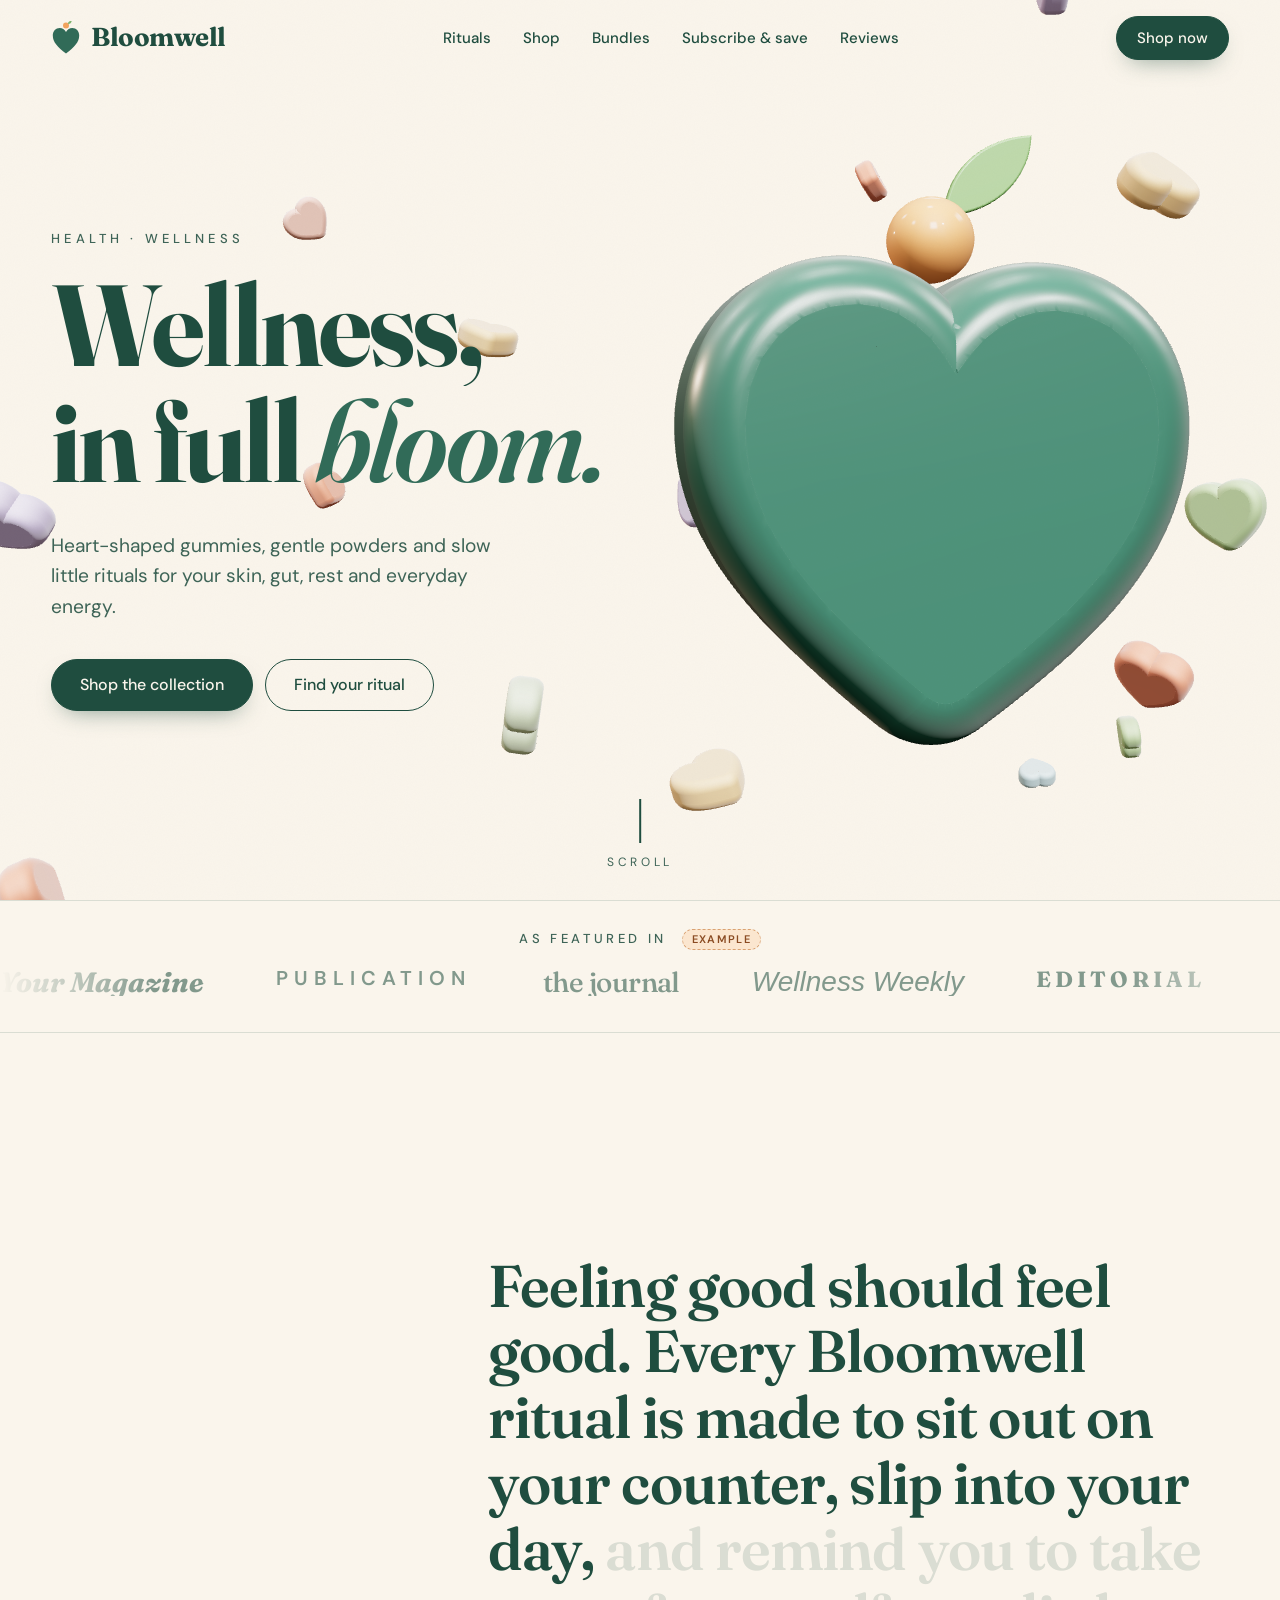
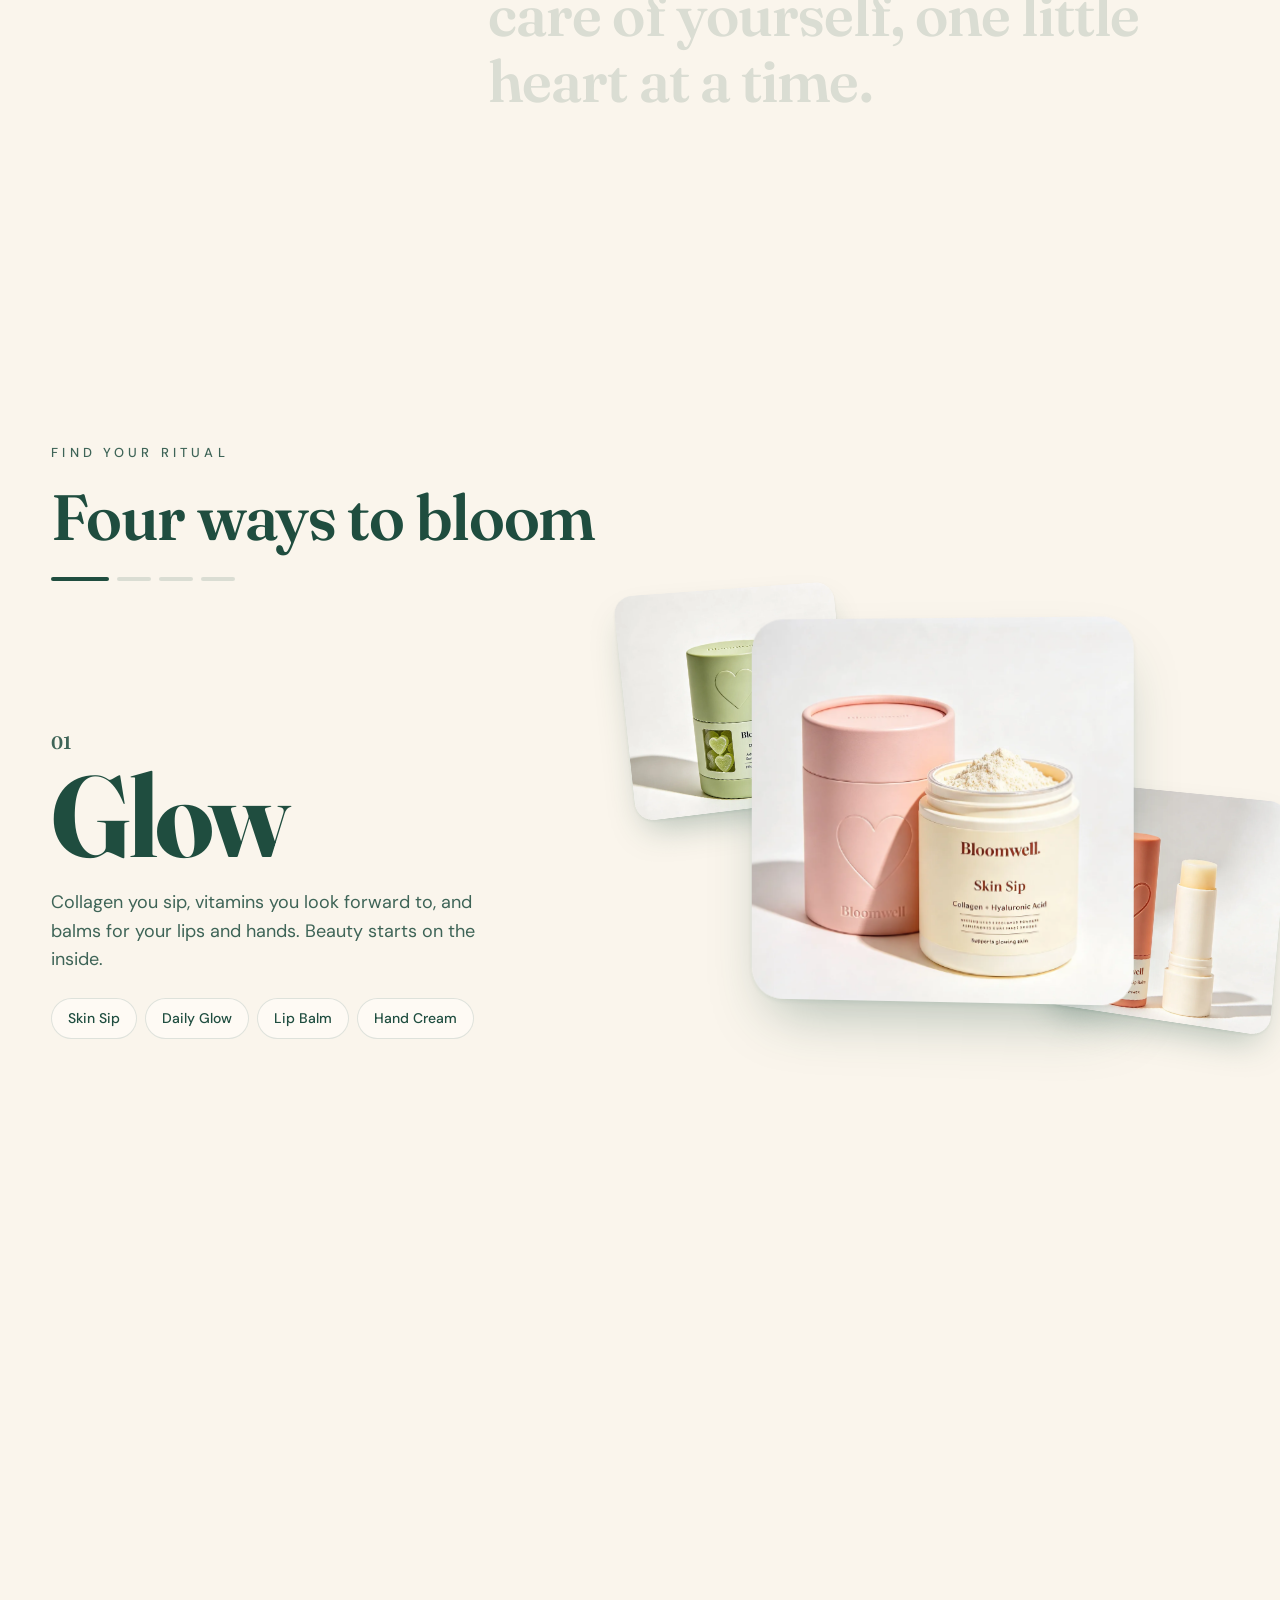
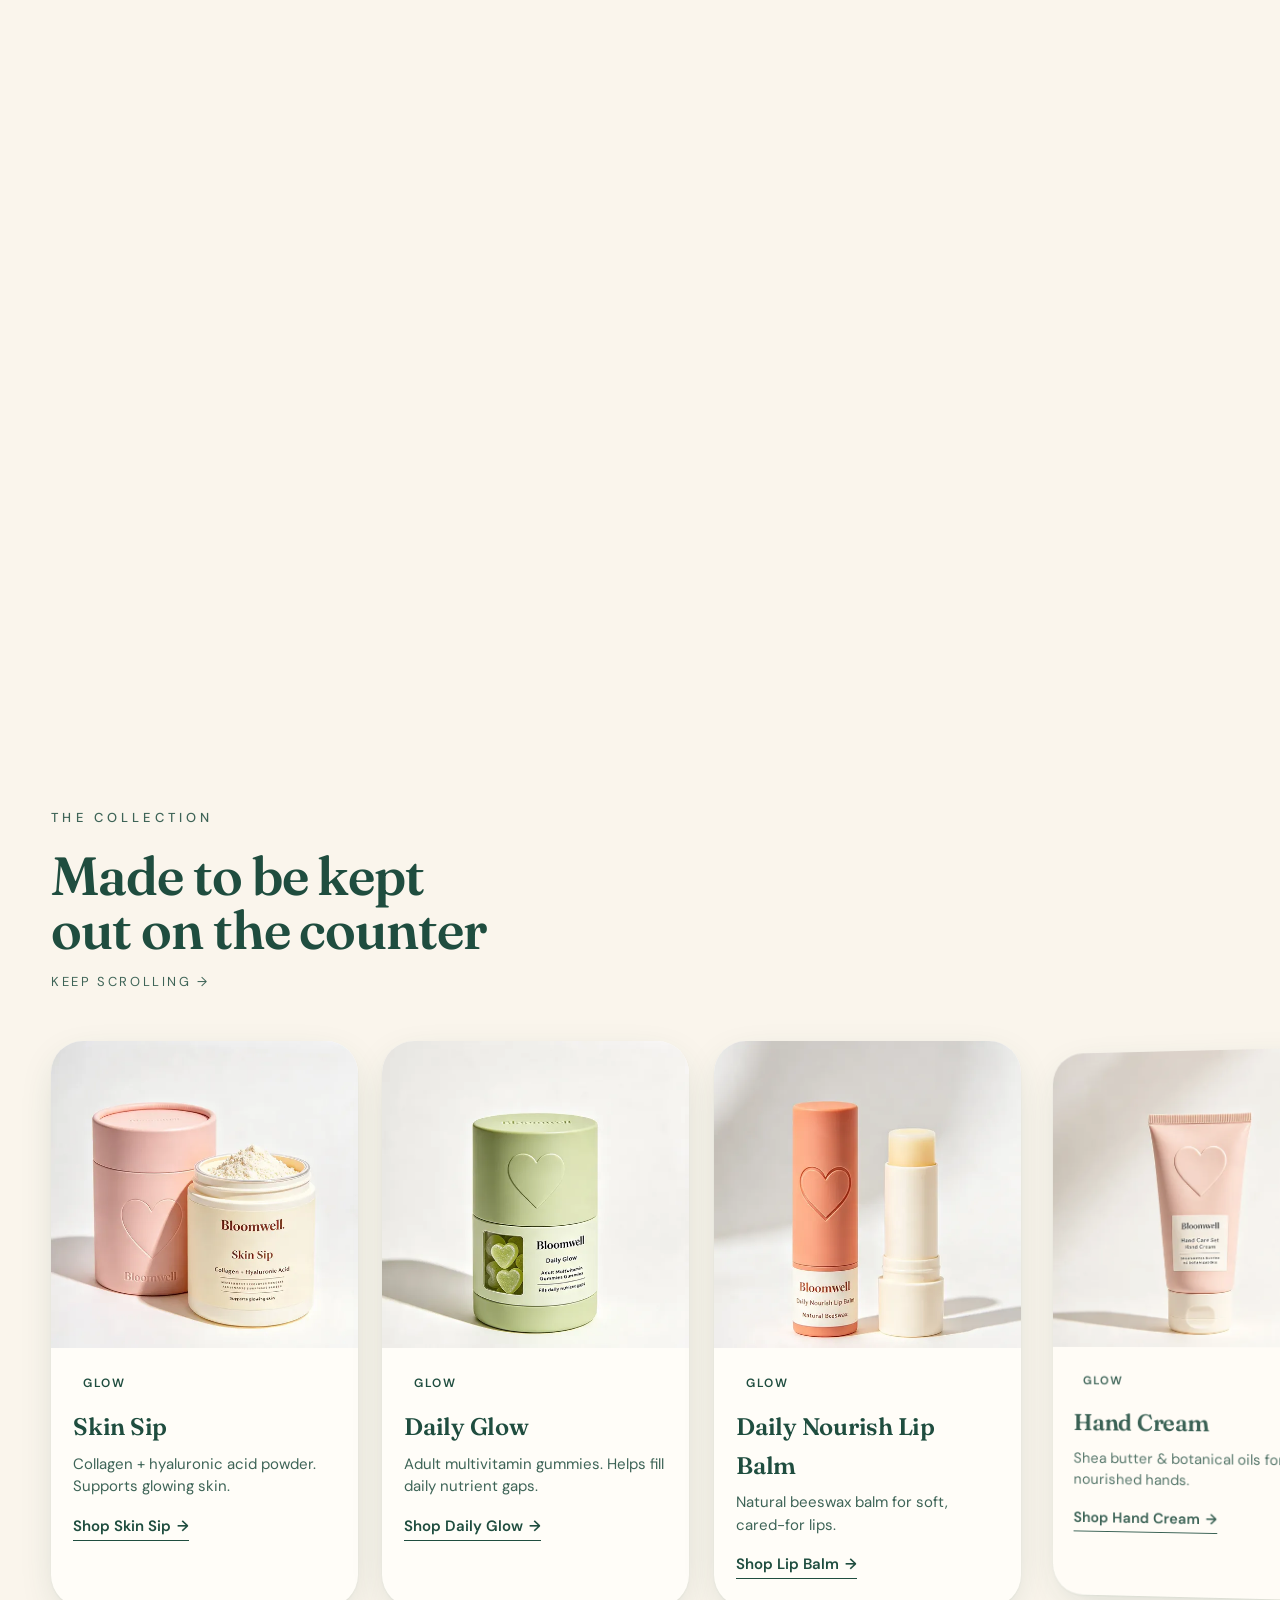
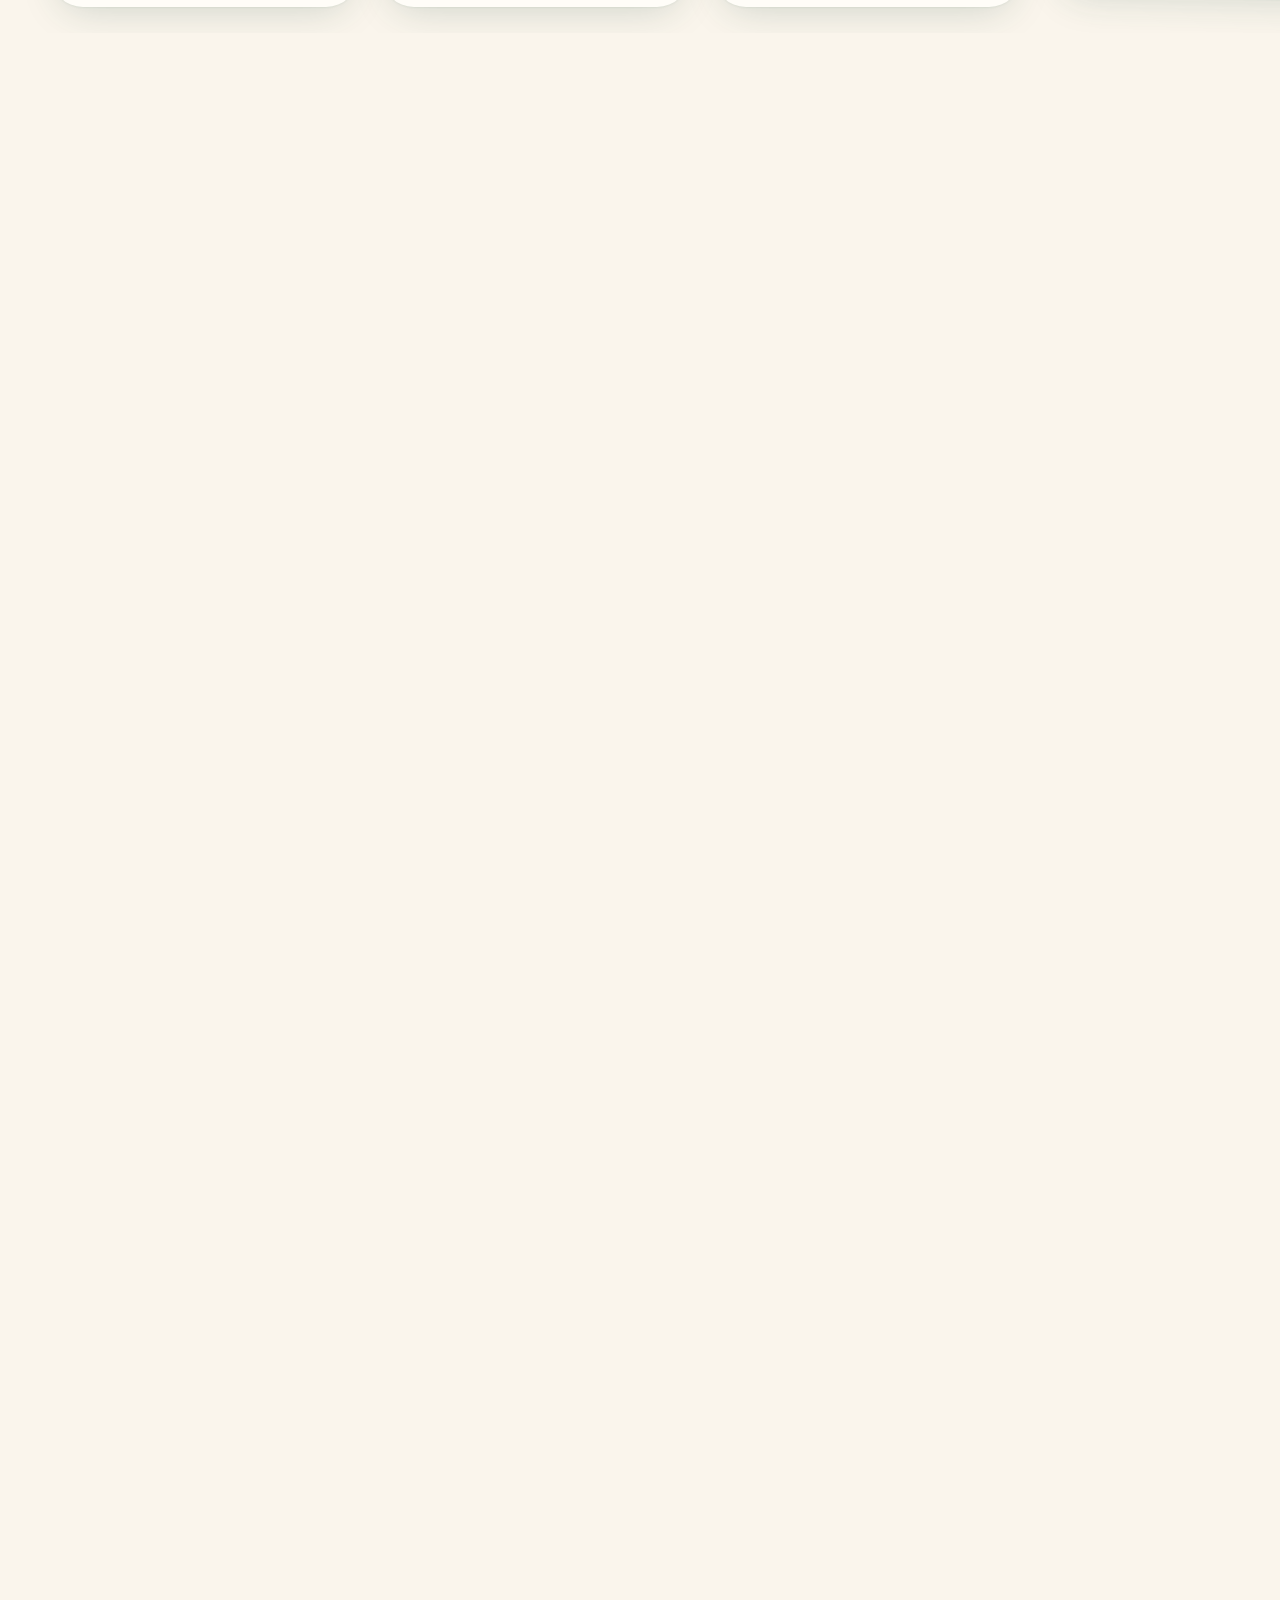
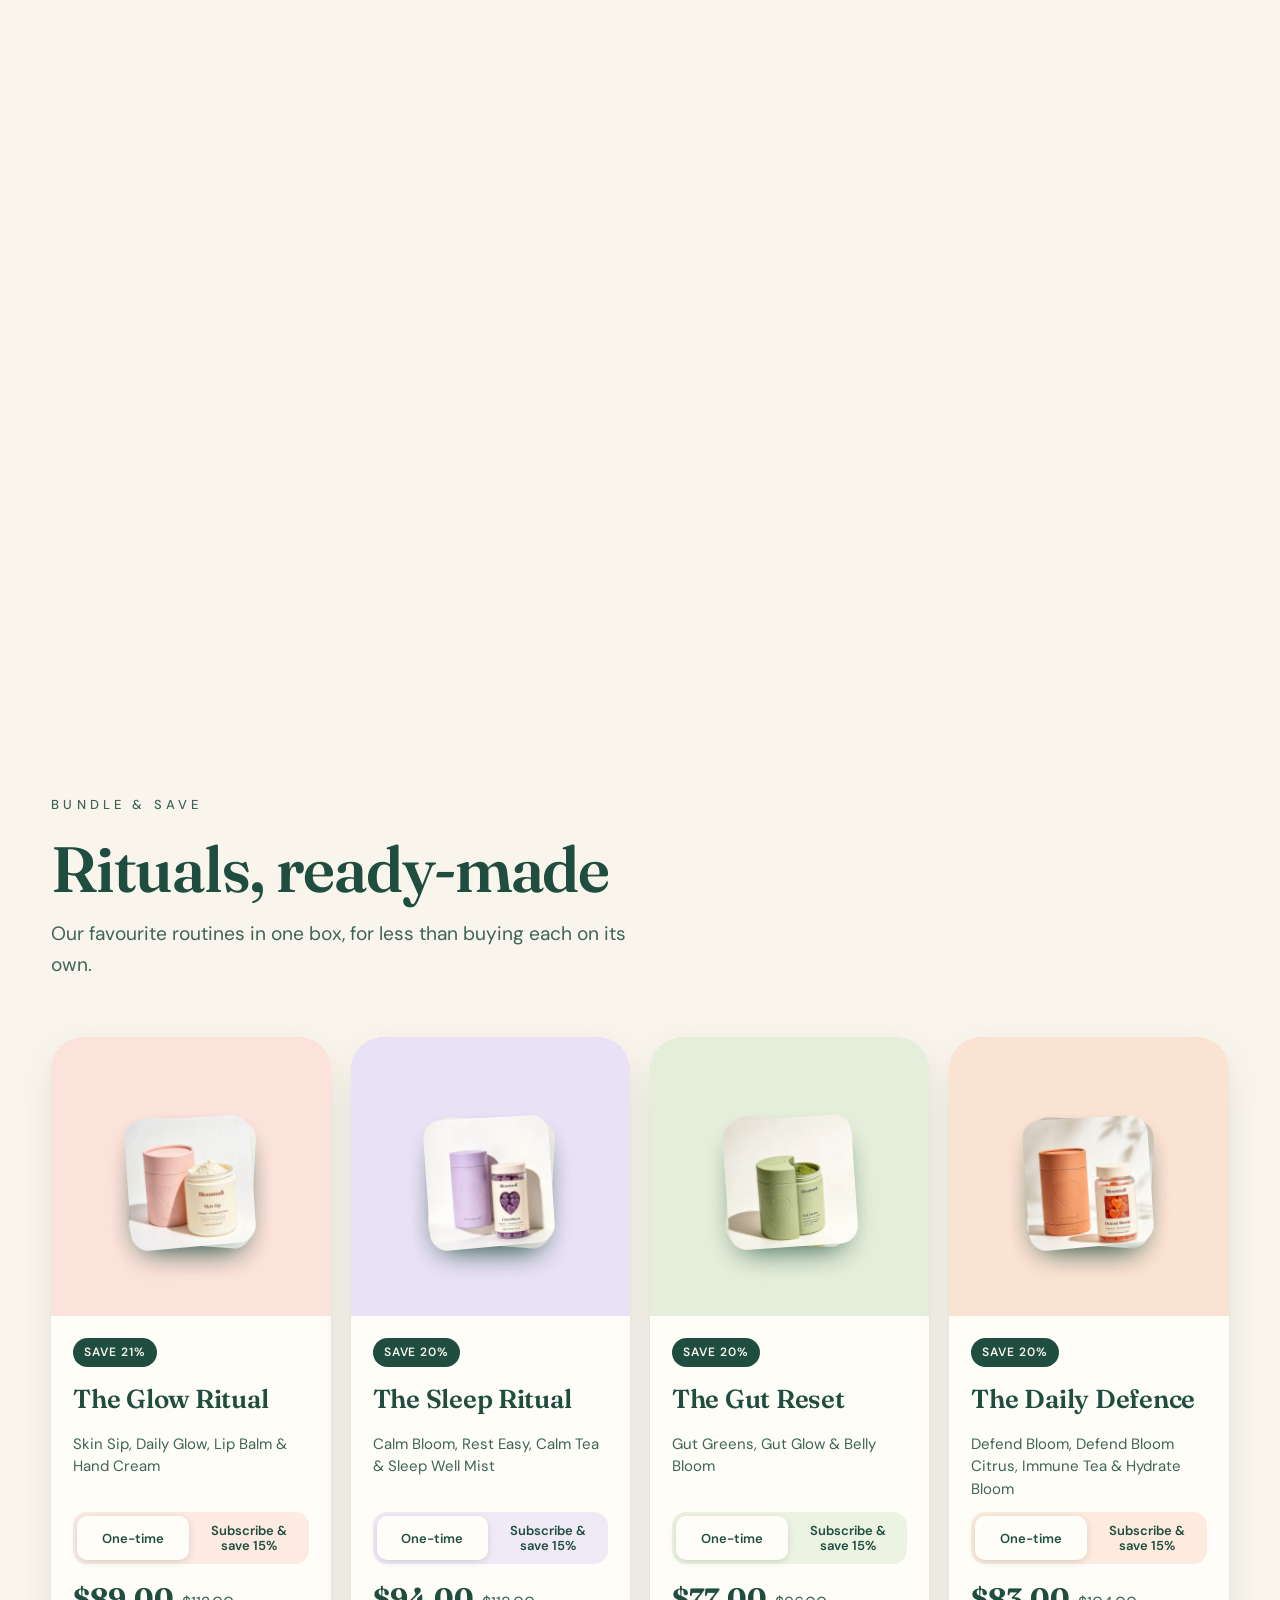
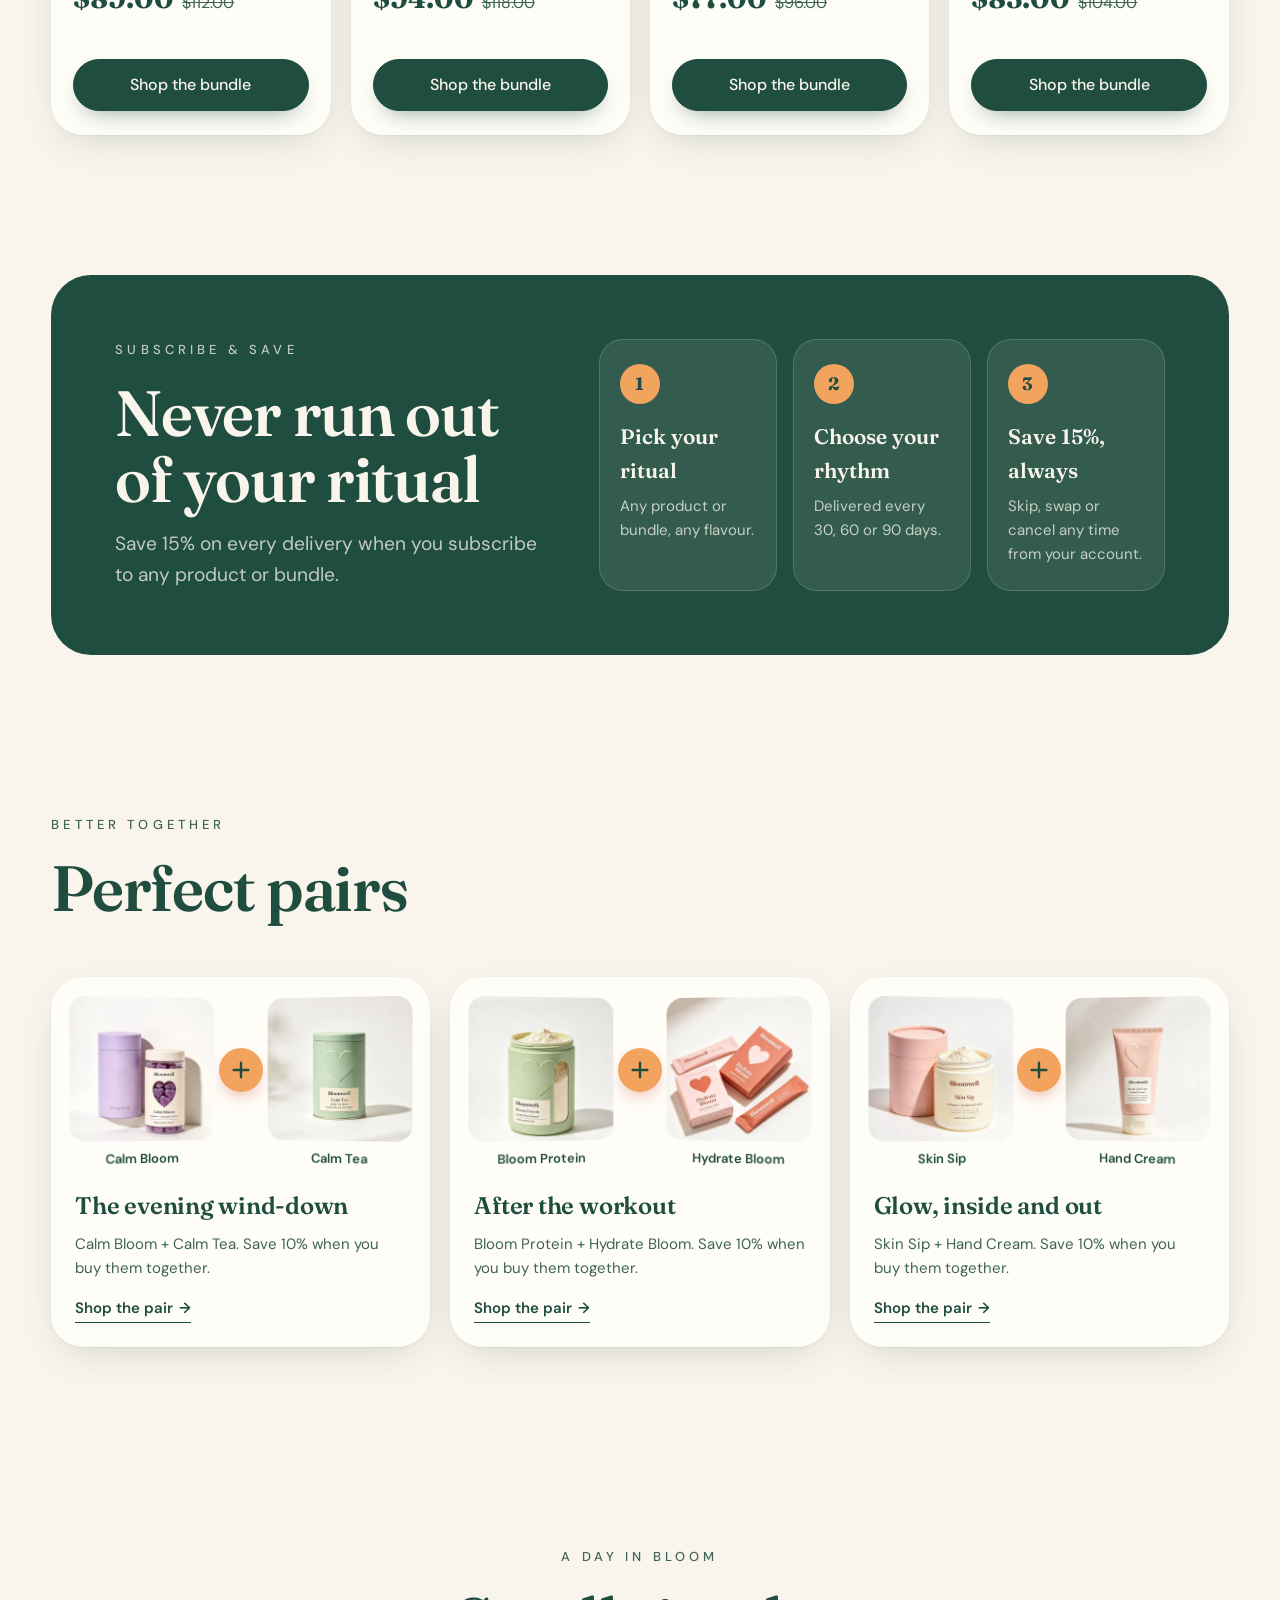
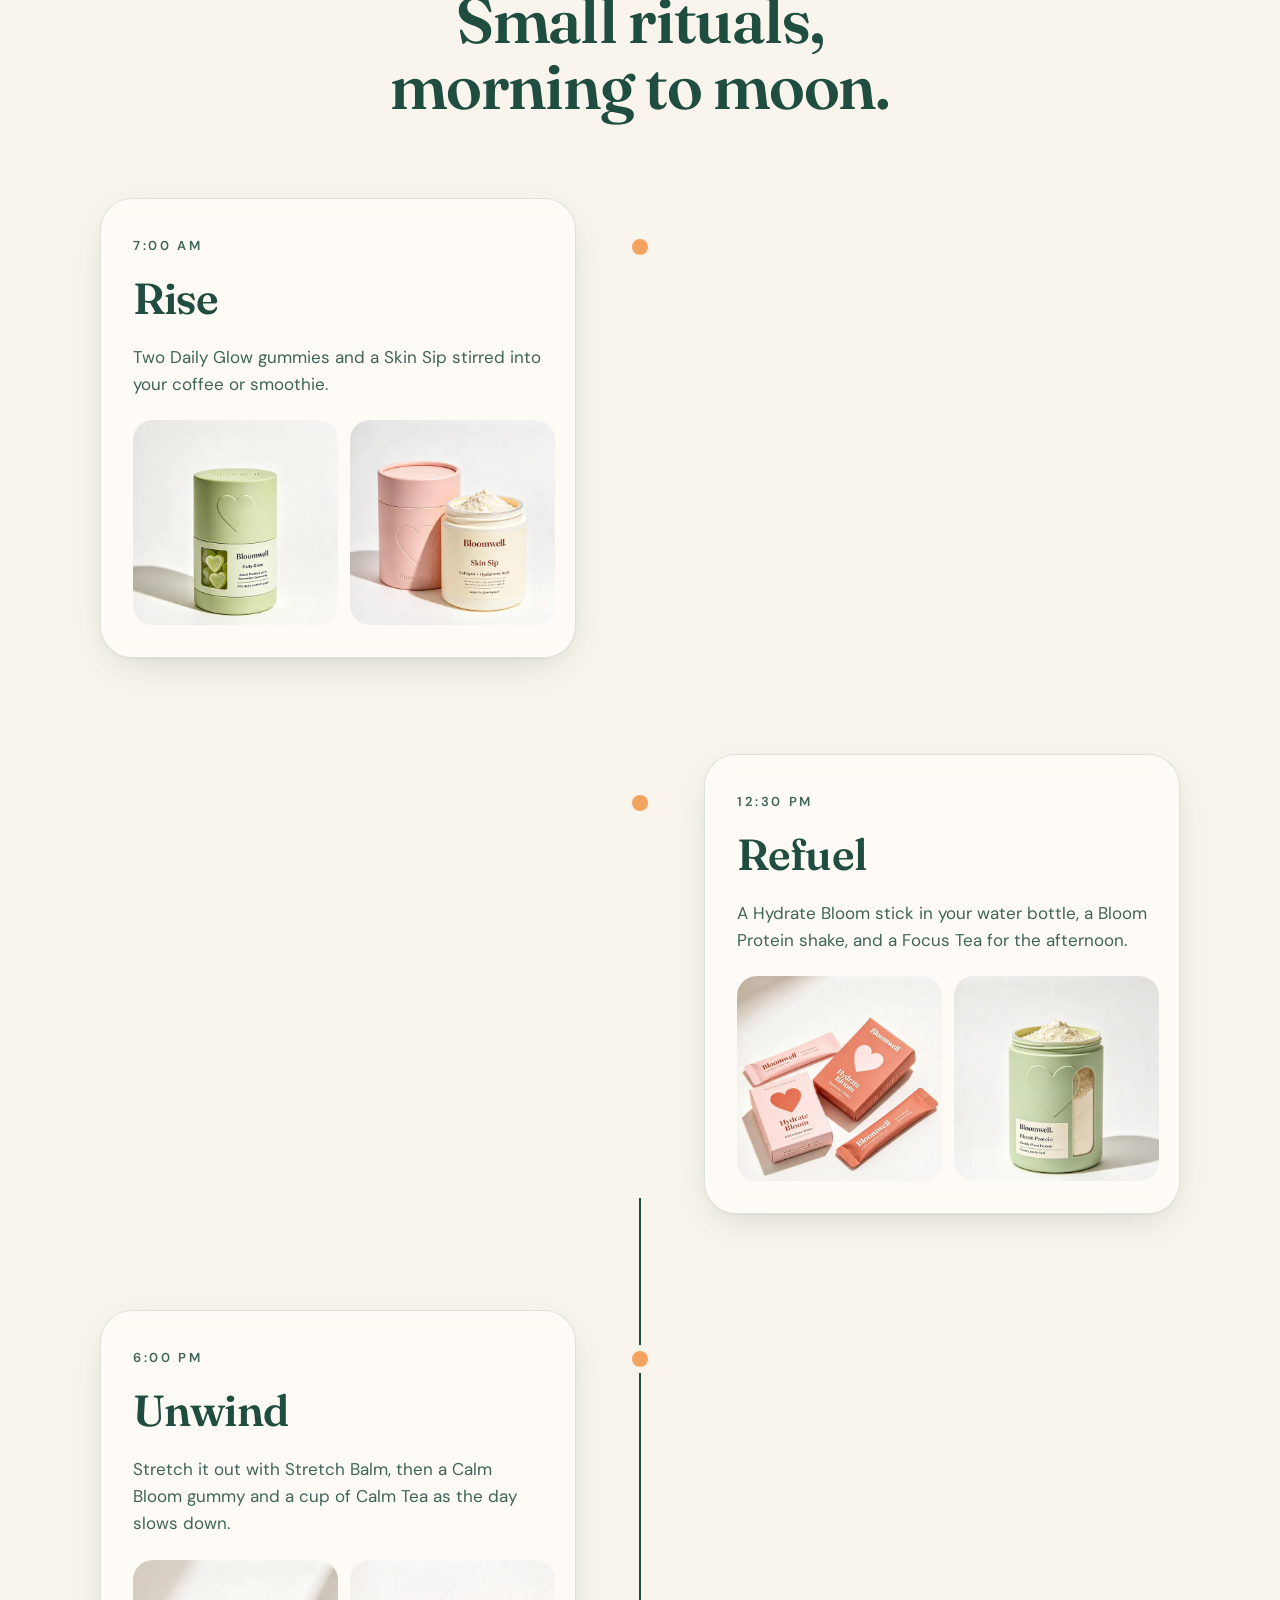
==== commit 615dac20: "Make ritual photo fans tappable: tapped photo rotates to the front Each ritual's three photos rotate" ====
--- a/index.html
+++ b/index.html
@@ -122,26 +122,26 @@
           </article>
         </div>
 
-        <div class="ritual-stage" aria-hidden="true">
+        <div class="ritual-stage">
           <div class="fan is-active" data-ritual="glow">
-            <img src="assets/img/products/daily-glow-sm.webp" alt="" width="600" height="600">
-            <img src="assets/img/products/lip-balm-sm.webp" alt="" width="600" height="600">
-            <img src="assets/img/products/skin-sip.webp" alt="" width="1200" height="1200">
+            <img data-pos="0" src="assets/img/products/daily-glow.webp" alt="Daily Glow" width="1200" height="1200">
+            <img data-pos="1" src="assets/img/products/lip-balm.webp" alt="Lip Balm" width="1200" height="1200">
+            <img data-pos="2" src="assets/img/products/skin-sip.webp" alt="Skin Sip" width="1200" height="1200">
           </div>
           <div class="fan" data-ritual="gut">
-            <img src="assets/img/products/belly-bloom-sm.webp" alt="" width="600" height="600" loading="lazy">
-            <img src="assets/img/products/gut-glow-sm.webp" alt="" width="600" height="600" loading="lazy">
-            <img src="assets/img/products/gut-greens.webp" alt="" width="1200" height="1200" loading="lazy">
+            <img data-pos="0" src="assets/img/products/belly-bloom.webp" alt="Belly Bloom" width="1200" height="1200" loading="lazy">
+            <img data-pos="1" src="assets/img/products/gut-glow.webp" alt="Gut Glow" width="1200" height="1200" loading="lazy">
+            <img data-pos="2" src="assets/img/products/gut-greens.webp" alt="Gut Greens" width="1200" height="1200" loading="lazy">
           </div>
           <div class="fan" data-ritual="rest">
-            <img src="assets/img/products/sleep-mist-sm.webp" alt="" width="600" height="600" loading="lazy">
-            <img src="assets/img/products/rest-easy-sm.webp" alt="" width="600" height="600" loading="lazy">
-            <img src="assets/img/products/calm-bloom.webp" alt="" width="1200" height="1200" loading="lazy">
+            <img data-pos="0" src="assets/img/products/sleep-mist.webp" alt="Sleep Well Mist" width="1200" height="1200" loading="lazy">
+            <img data-pos="1" src="assets/img/products/rest-easy.webp" alt="Rest Easy" width="1200" height="1200" loading="lazy">
+            <img data-pos="2" src="assets/img/products/calm-bloom.webp" alt="Calm Bloom" width="1200" height="1200" loading="lazy">
           </div>
           <div class="fan" data-ritual="fuel">
-            <img src="assets/img/products/bloom-protein-sm.webp" alt="" width="600" height="600" loading="lazy">
-            <img src="assets/img/products/stretch-balm-sm.webp" alt="" width="600" height="600" loading="lazy">
-            <img src="assets/img/products/hydrate-bloom.webp" alt="" width="1200" height="1200" loading="lazy">
+            <img data-pos="0" src="assets/img/products/bloom-protein.webp" alt="Bloom Protein" width="1200" height="1200" loading="lazy">
+            <img data-pos="1" src="assets/img/products/stretch-balm.webp" alt="Stretch Balm" width="1200" height="1200" loading="lazy">
+            <img data-pos="2" src="assets/img/products/hydrate-bloom.webp" alt="Hydrate Bloom" width="1200" height="1200" loading="lazy">
           </div>
         </div>
       </div>
--- a/css/styles.css
+++ b/css/styles.css
@@ -224,11 +224,16 @@
   transform: translate(-50%, -50%) translate3d(0, 120px, -300px) rotateX(25deg) rotateY(-40deg);
   transition: transform 1s var(--ease-out), opacity .6s var(--ease-out);
 }
-.fan img:nth-child(1), .fan img:nth-child(2) { width: min(20vw, 30vh, 270px); }
-.fan.is-active img { opacity: 1; }
-.fan.is-active img:nth-child(1) { transform: translate(-50%, -50%) translate3d(-92%, -46%, -160px) rotateY(18deg) rotateZ(-6deg); transition-delay: .12s; }
-.fan.is-active img:nth-child(2) { transform: translate(-50%, -50%) translate3d(96%, 44%, -100px) rotateY(-18deg) rotateZ(5deg); transition-delay: .2s; }
-.fan.is-active img:nth-child(3) { transform: translate(-50%, -50%) translate3d(0, 0, 0) rotateY(-6deg); transition-delay: 0s; }
+.fan.is-active img { opacity: 1; pointer-events: auto; }
+/* Positions: 0 = back left, 1 = back right, 2 = front centre. Tapping a back
+   photo rotates all three one step around the circuit (see main.js). */
+.fan.is-active img[data-pos="0"] { transform: translate(-50%, -50%) translate3d(-59%, -30%, -160px) rotateY(18deg) rotateZ(-6deg) scale(.64); z-index: 1; }
+.fan.is-active img[data-pos="1"] { transform: translate(-50%, -50%) translate3d(62%, 28%, -100px) rotateY(-18deg) rotateZ(5deg) scale(.64); z-index: 2; }
+.fan.is-active img[data-pos="2"] { transform: translate(-50%, -50%) translate3d(0, 0, 0) rotateY(-6deg); z-index: 3; }
+.fan.is-active img:not([data-pos="2"]) { cursor: pointer; }
+.fan.is-active img:not([data-pos="2"]):hover { filter: brightness(1.04); box-shadow: 0 2px 4px rgba(31, 77, 63, .1), 0 36px 70px -20px rgba(31, 77, 63, .45); }
+.fan img:focus-visible { outline: 3px solid var(--ink); outline-offset: 4px; }
+.fan.is-active img.is-tapped { transition-duration: .9s, .6s; }
 .fan.is-leaving img { opacity: 0; transform: translate(-50%, -50%) translate3d(0, -140px, -320px) rotateX(-20deg) rotateY(40deg); }
 
 /* ---------- shop ---------- */
@@ -534,7 +539,6 @@
   .chips { margin-top: 14px; }
   .chips li { padding: 6px 12px; font-size: 13px; }
   .fan img { width: min(52vw, 30vh); }
-  .fan img:nth-child(1), .fan img:nth-child(2) { width: min(32vw, 19vh); }
 
 
   .day-line { left: 8px; transform: none; }
@@ -573,7 +577,6 @@
   perspective: 1200px; overflow: visible;
 }
 .is-flow .fan img { width: min(56vw, 290px); }
-.is-flow .fan img:nth-child(1), .is-flow .fan img:nth-child(2) { width: min(34vw, 180px); }
 .is-flow .ritual {
   position: relative; inset: auto; max-width: 560px; margin-bottom: 40px;
   opacity: 1; visibility: visible; transform: none; transition: none;
@@ -599,7 +602,6 @@
   .is-flow .rituals-pin { grid-template-columns: minmax(0, 1fr) minmax(0, 1fr); column-gap: 48px; align-items: center; }
   .is-flow .fan { height: min(44vw, 480px); margin-top: 0; }
   .is-flow .fan img { width: min(28vw, 330px); }
-  .is-flow .fan img:nth-child(1), .is-flow .fan img:nth-child(2) { width: min(17vw, 200px); }
   .is-flow .ritual { margin-bottom: 0; }
   .is-flow .card { width: min(40vw, 320px); }
 }
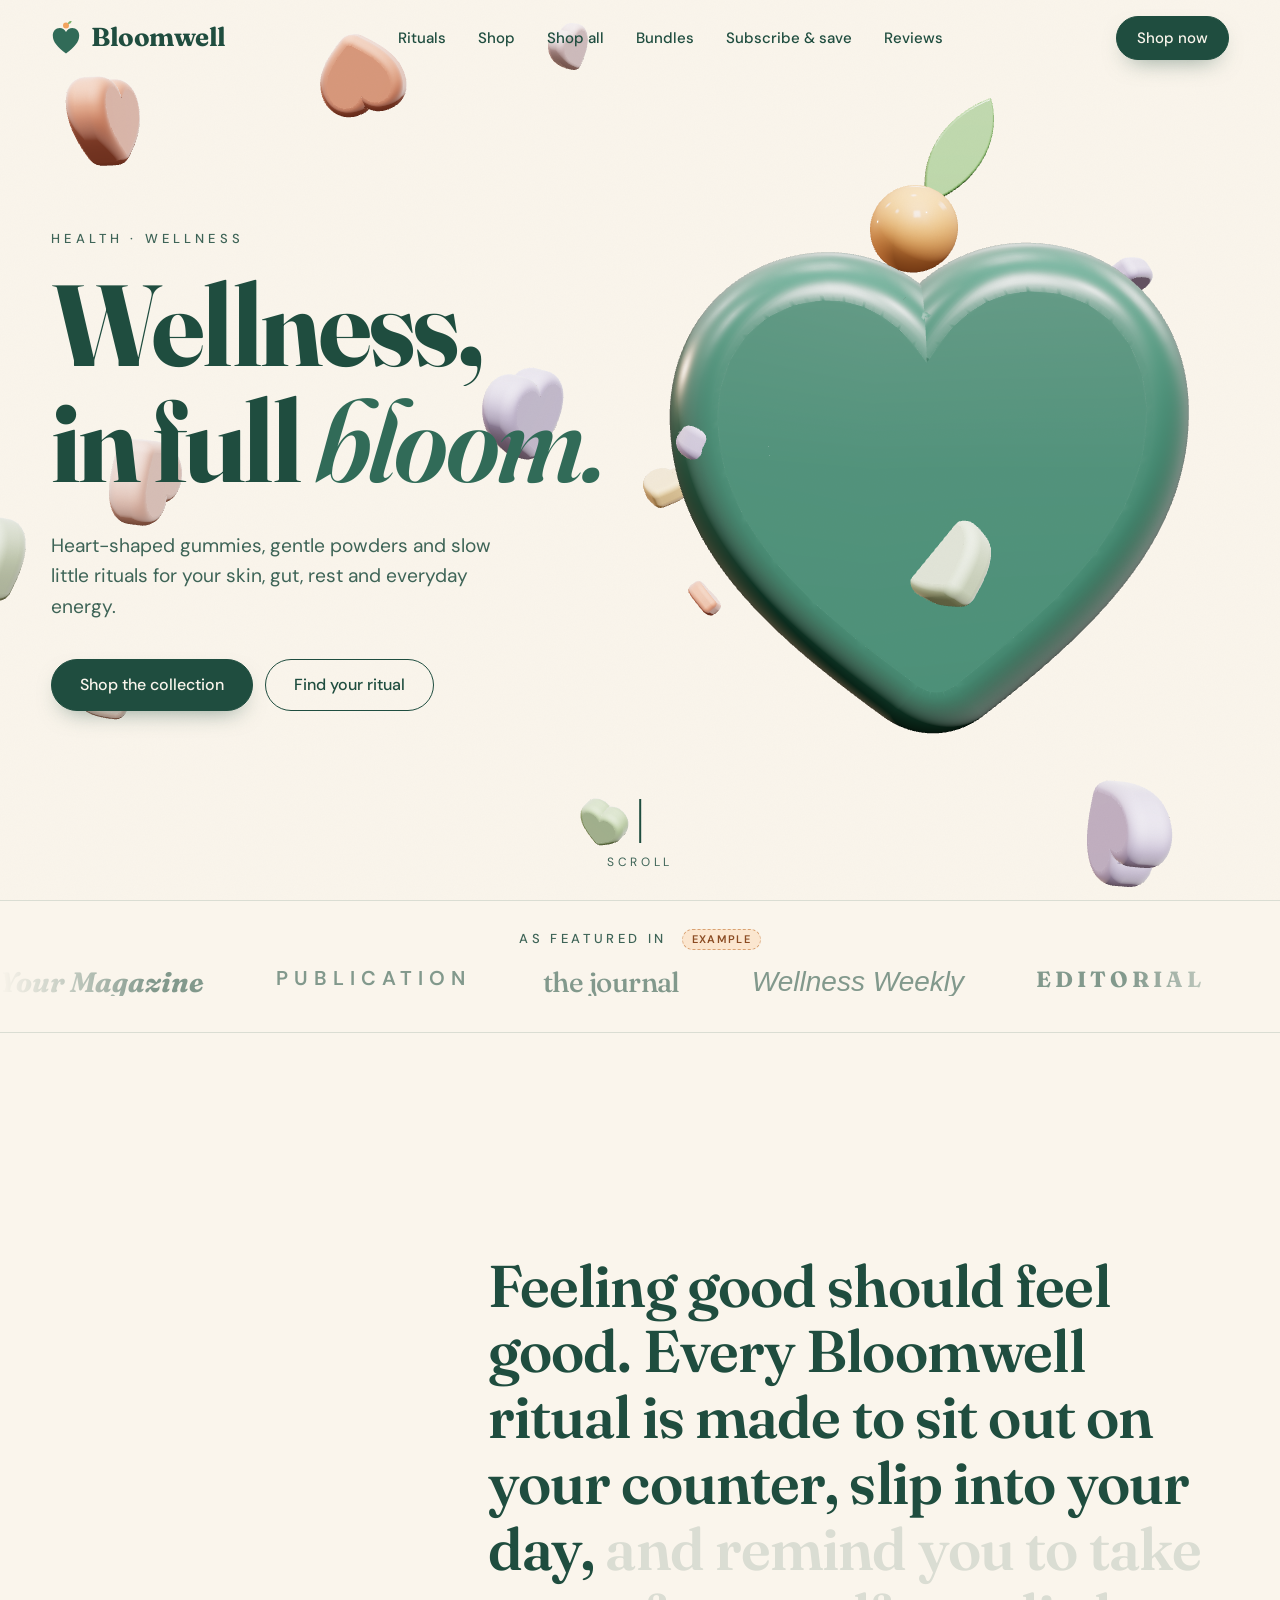
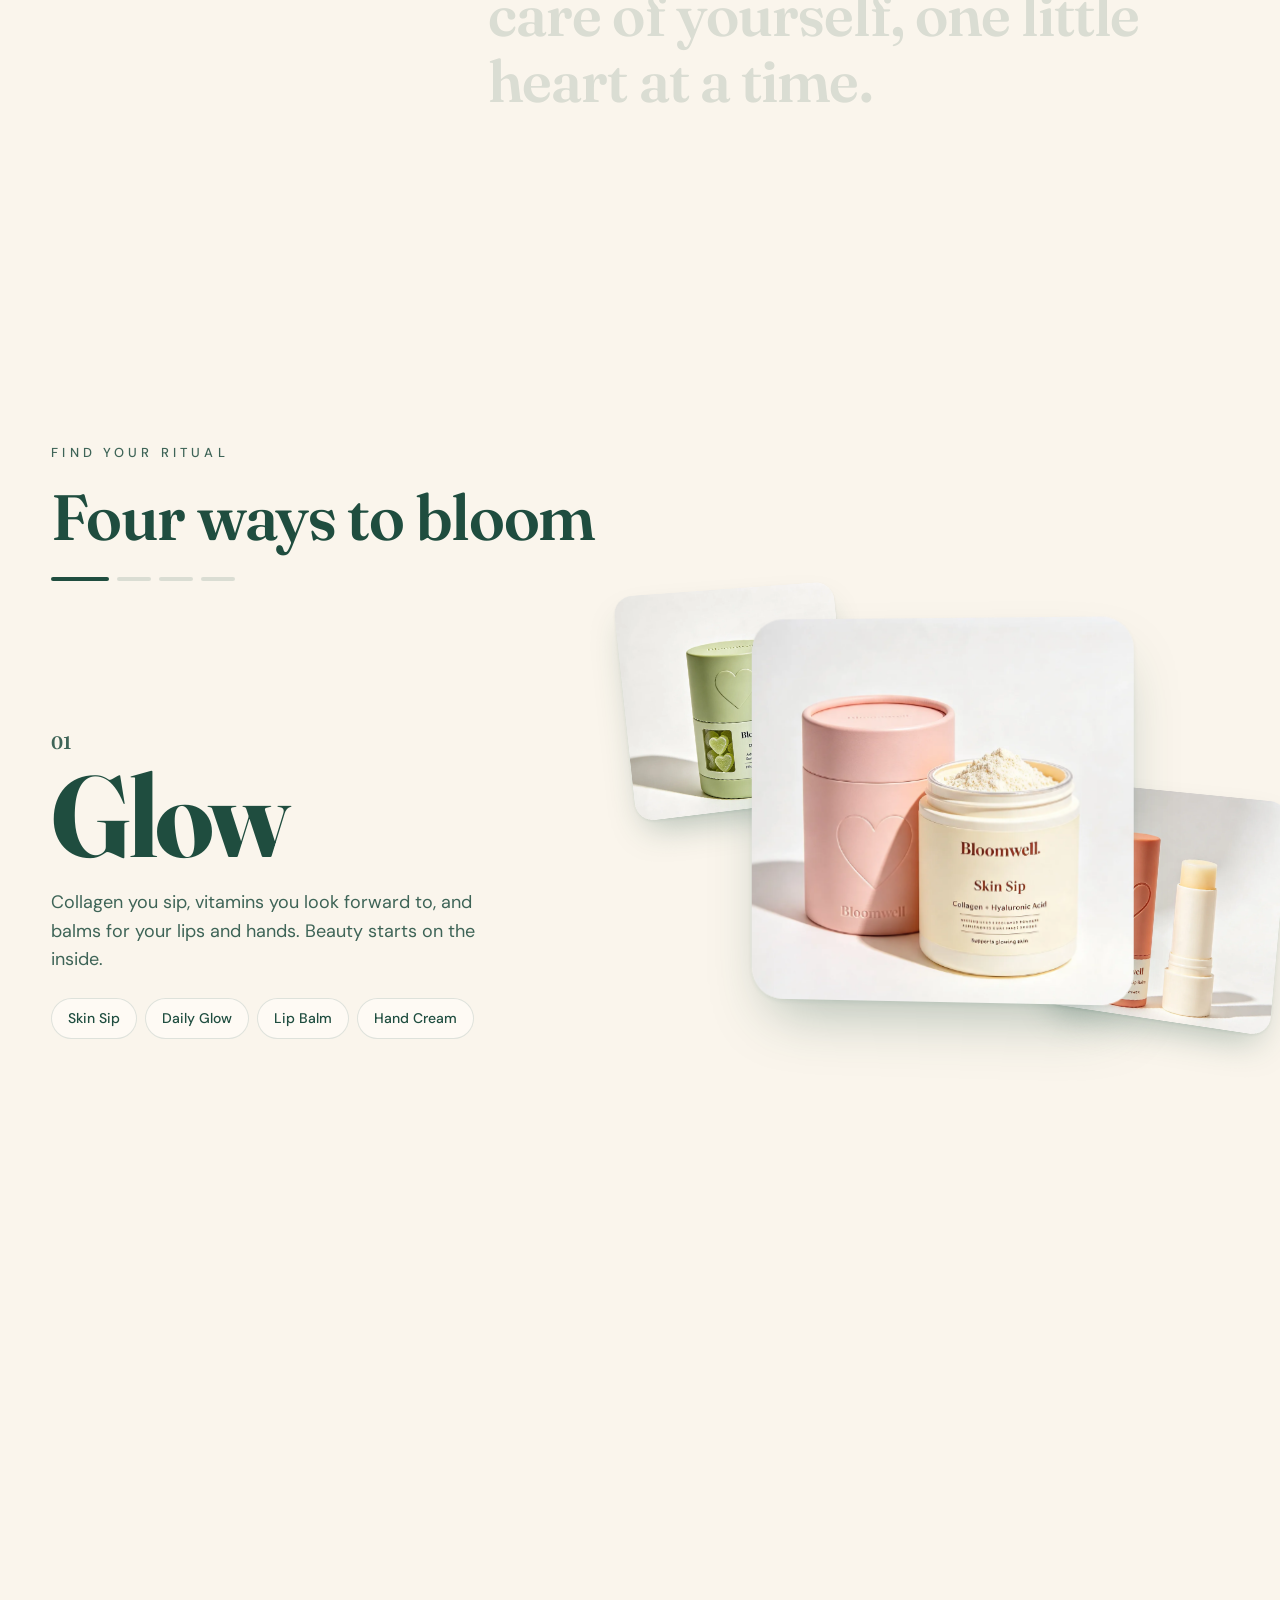
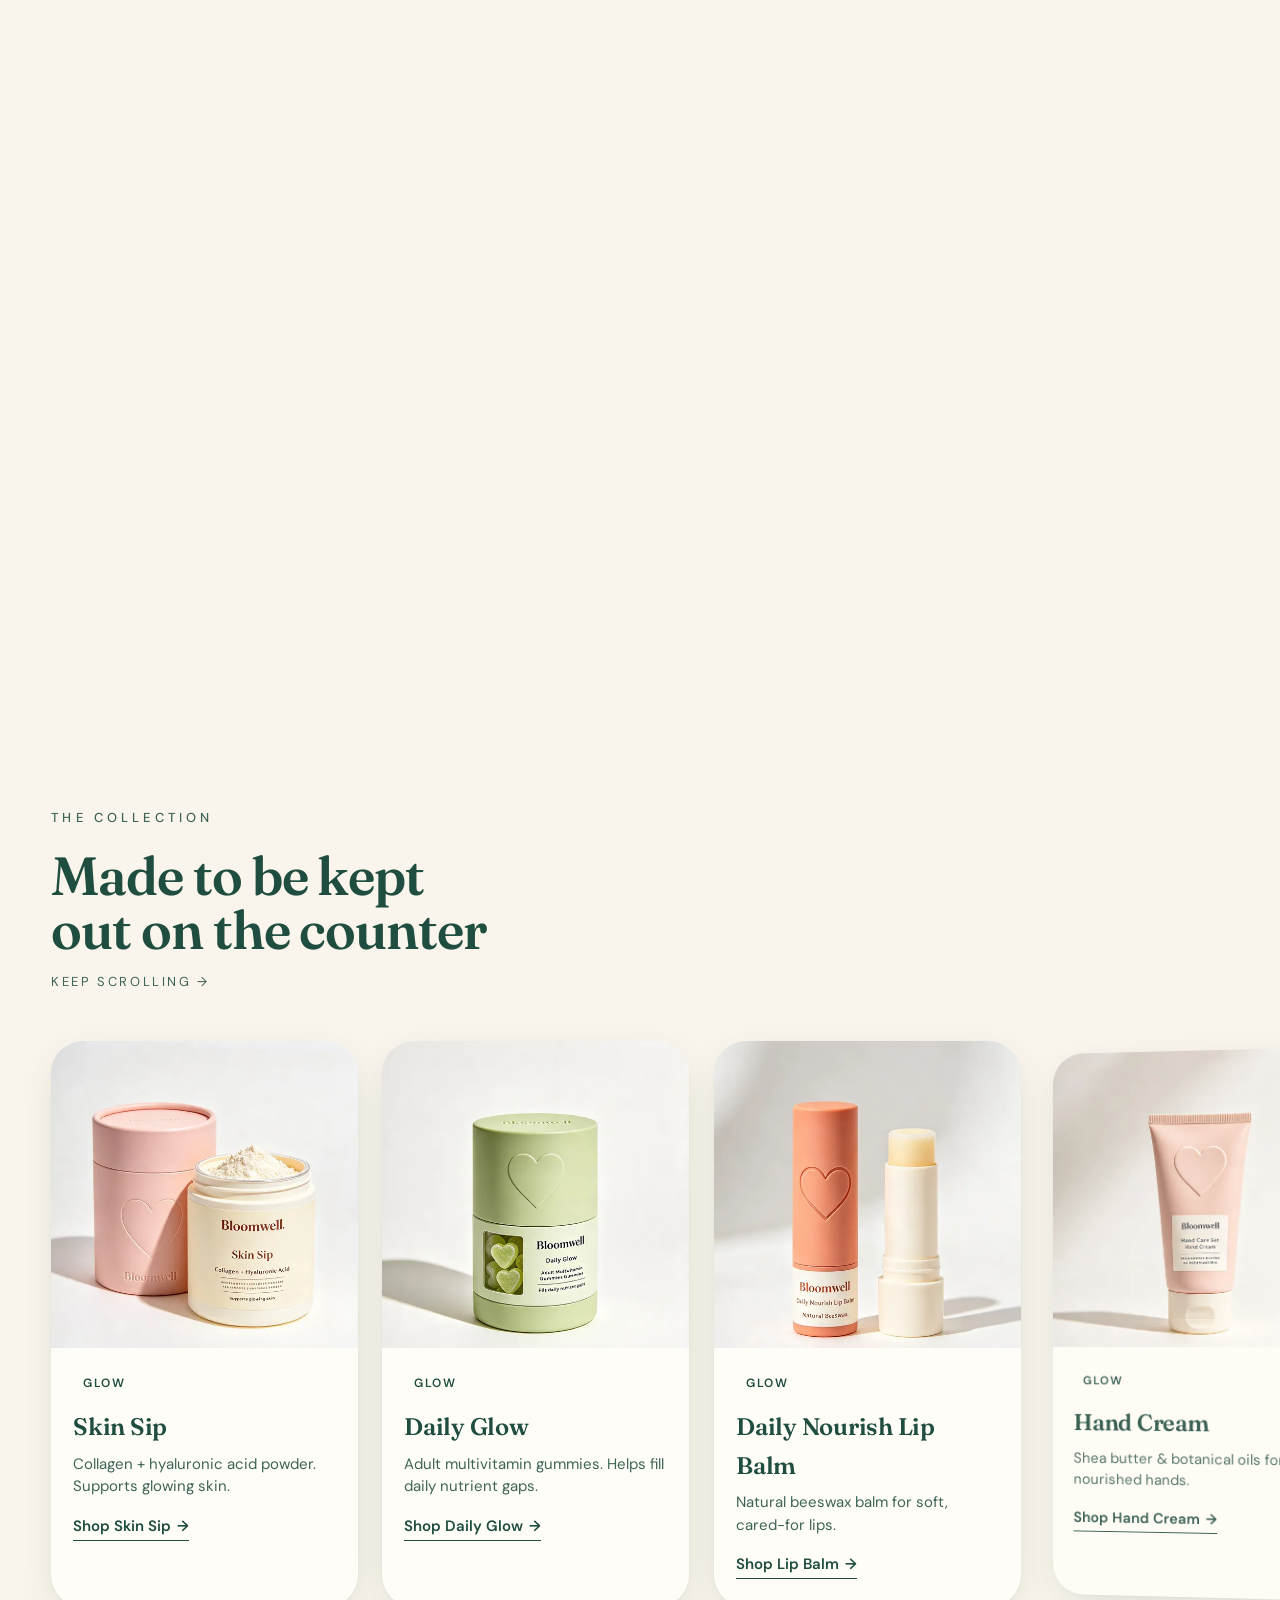
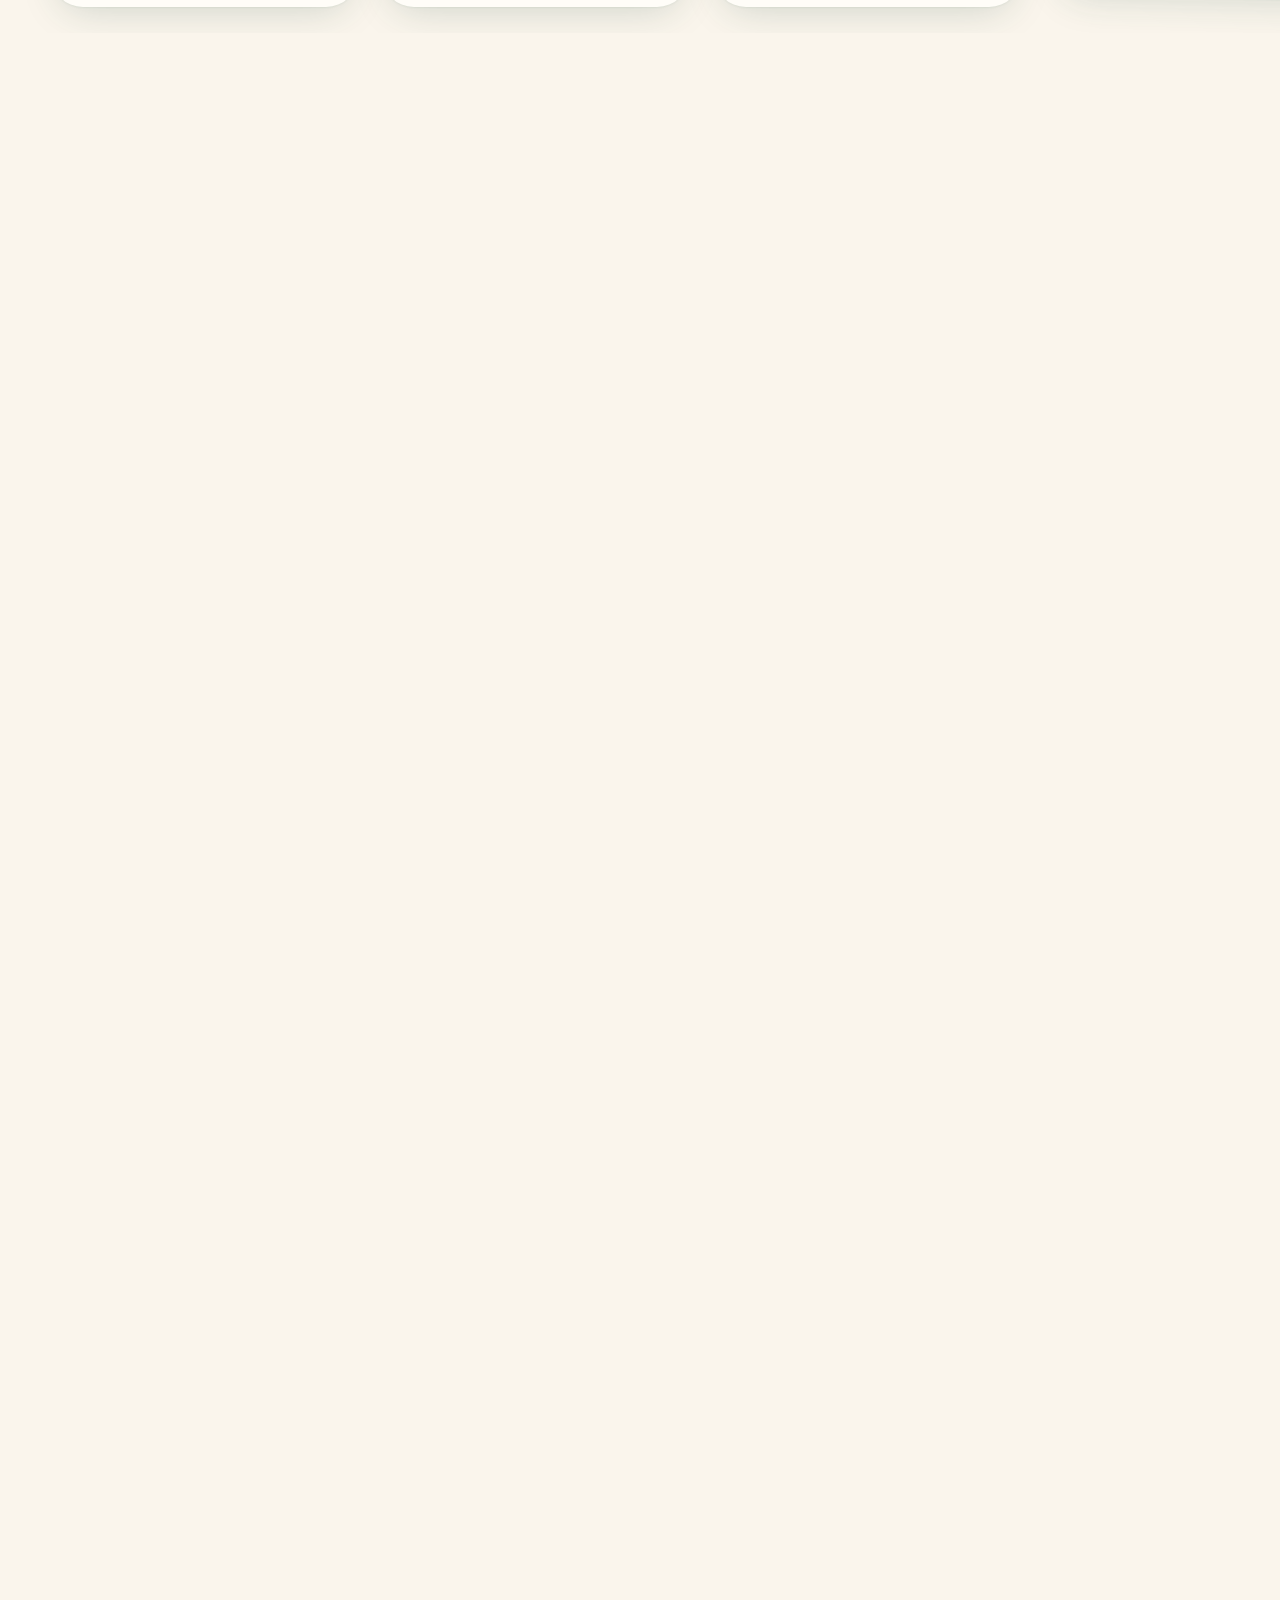
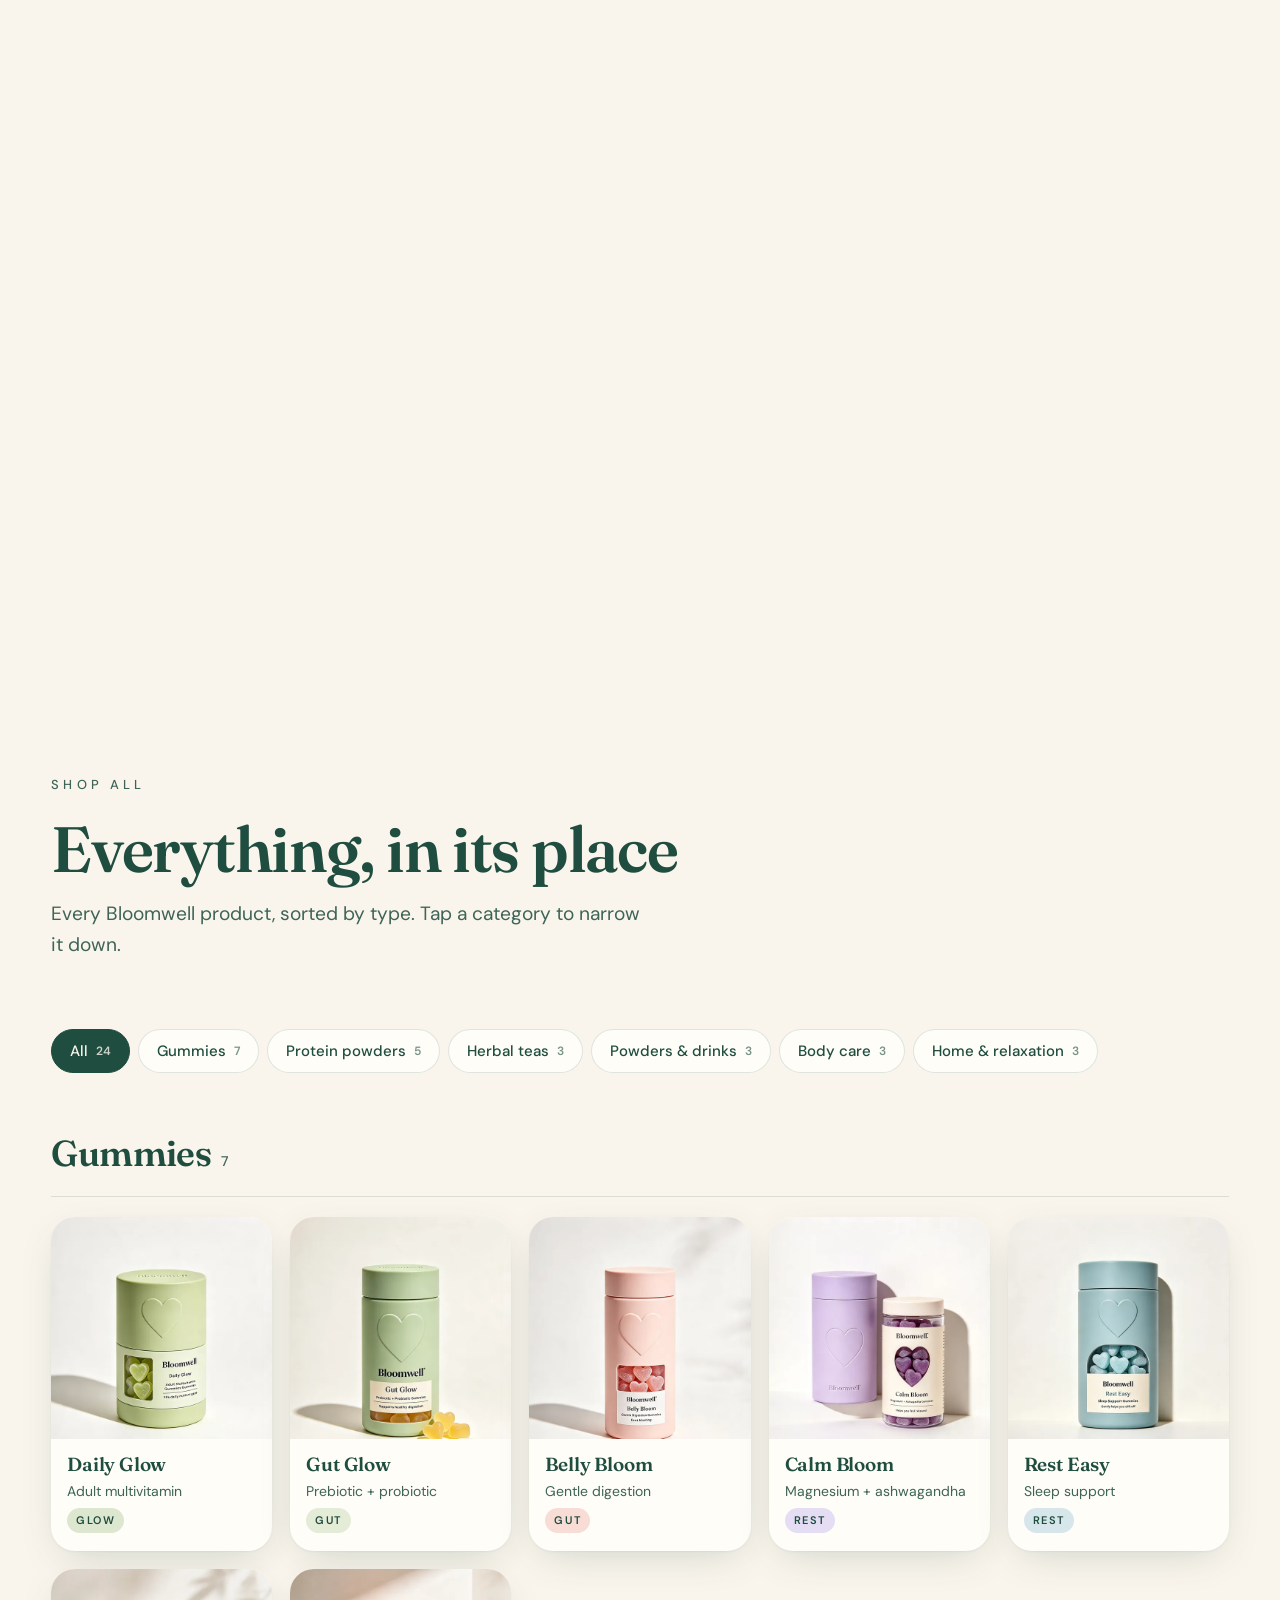
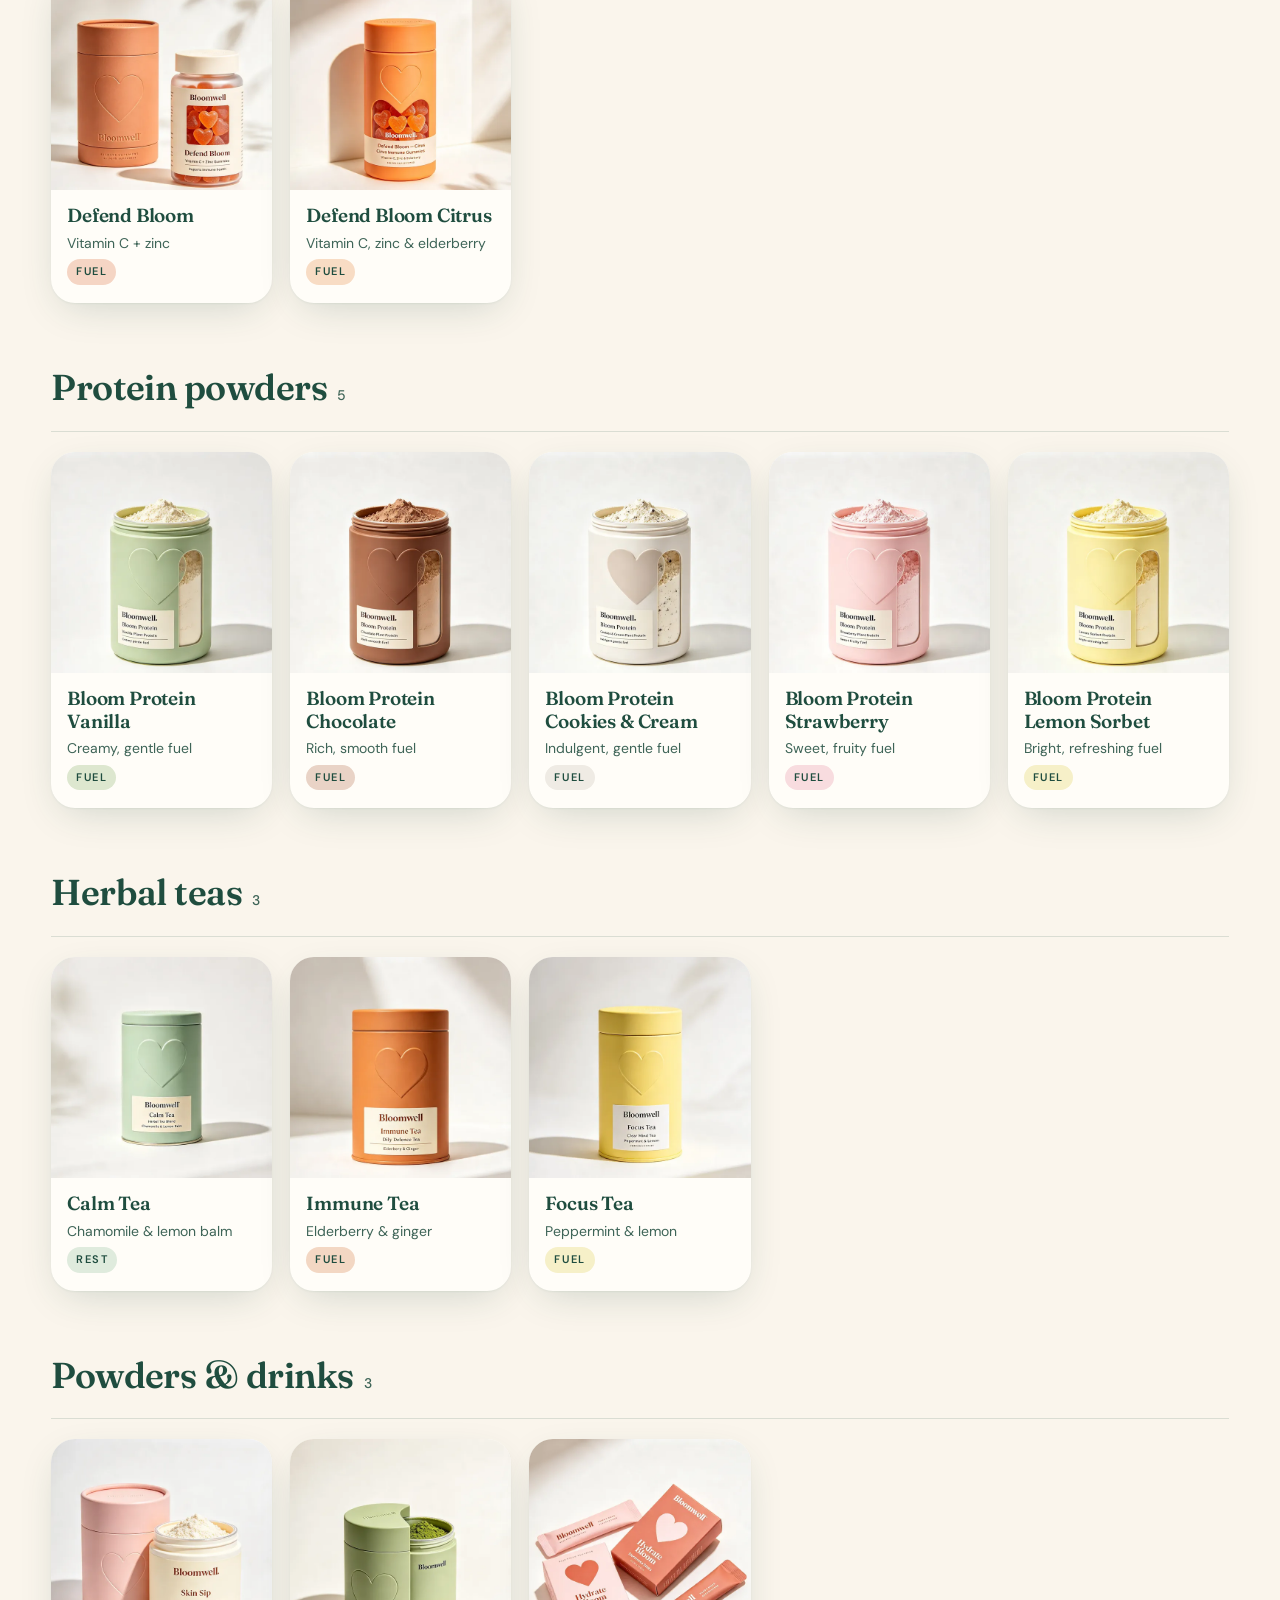
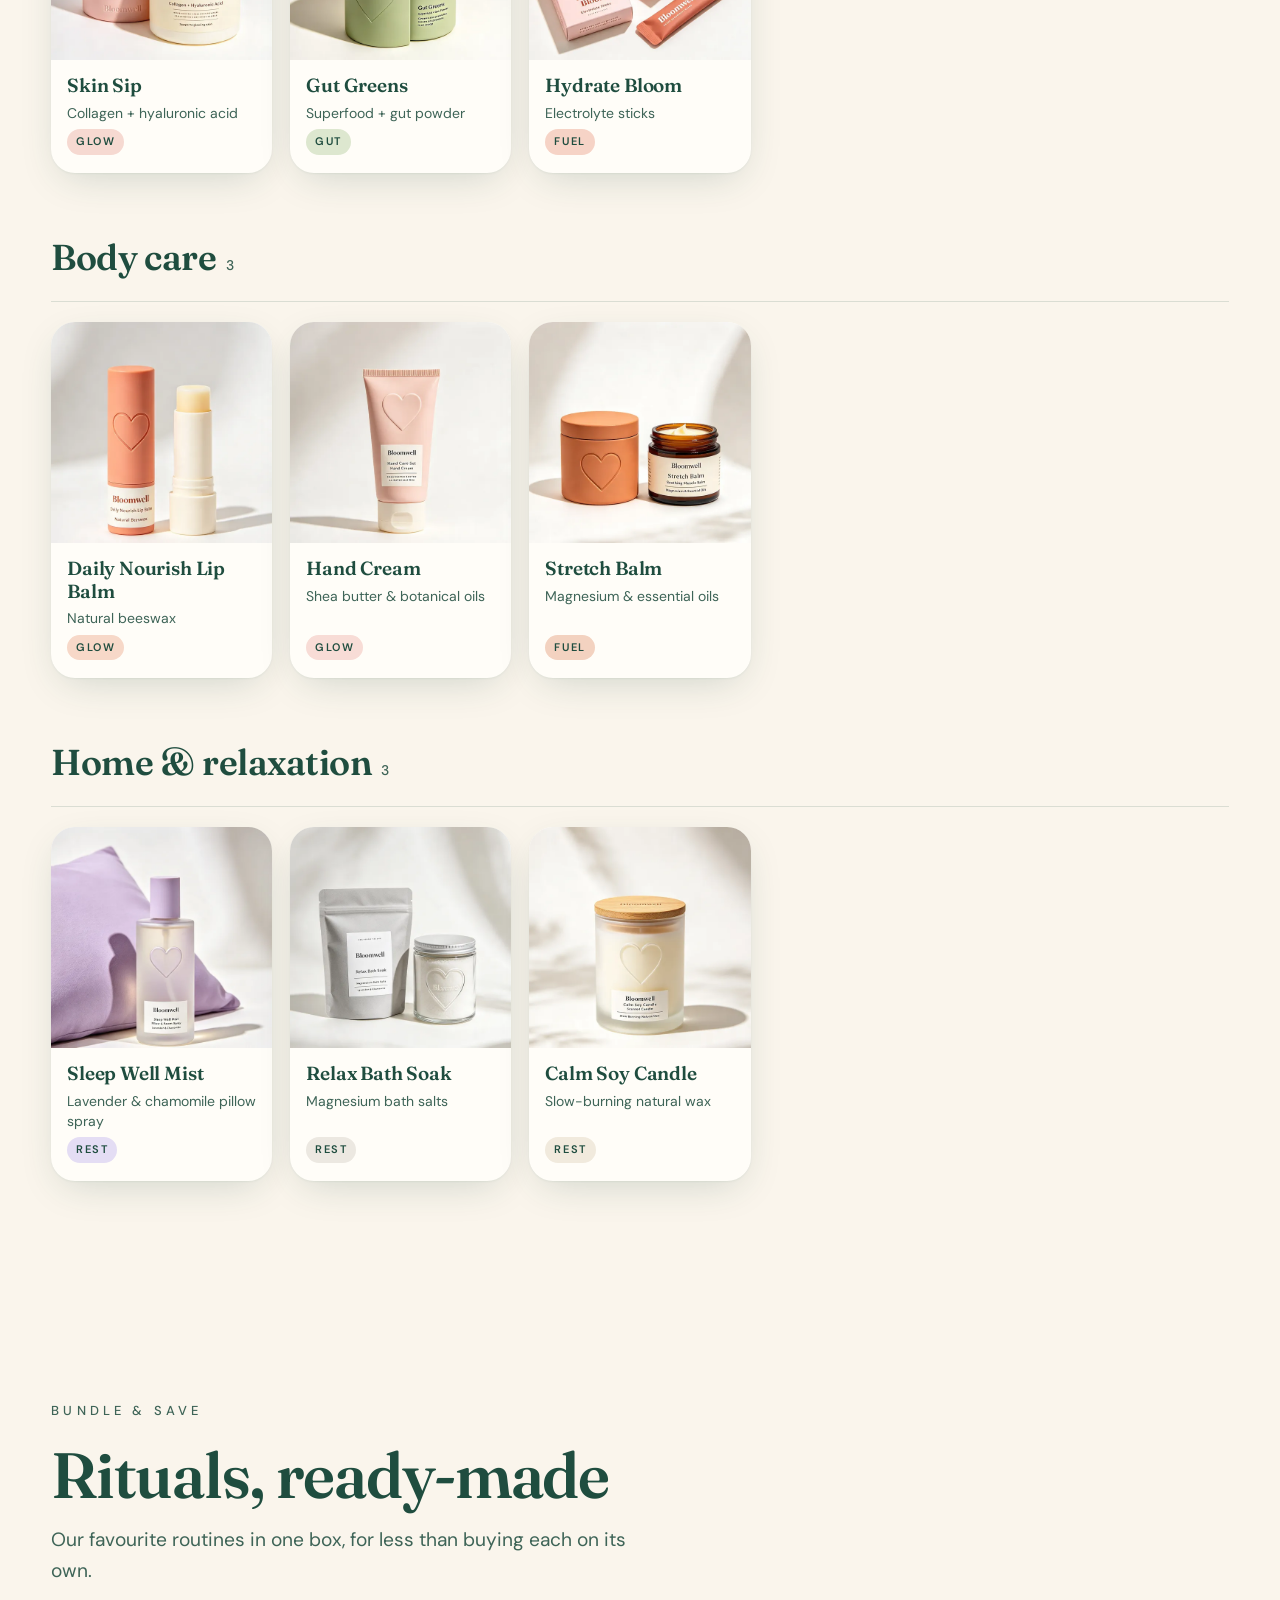
==== commit 0b7a69bb: "Add Shop all section grouping every product by type Gummies, protein powders, herbal teas, powders &" ====
--- a/index.html
+++ b/index.html
@@ -41,6 +41,7 @@
     <nav class="nav" id="primary-nav" aria-label="Primary">
       <a href="#rituals">Rituals</a>
       <a href="#shop">Shop</a>
+      <a href="#shop-all">Shop all</a>
       <a href="#bundles">Bundles</a>
       <a href="#subscribe">Subscribe &amp; save</a>
       <a href="#reviews">Reviews</a>
@@ -180,6 +181,74 @@
       </div>
     </section>
 
+    <!-- SHOP ALL — every product, grouped by type -->
+    <section class="shop-all" id="shop-all" data-preset="shopall" aria-labelledby="shop-all-title">
+      <div class="section-head">
+        <p class="eyebrow">Shop all</p>
+        <h2 id="shop-all-title" class="h2">Everything, in its place</h2>
+        <p class="lede">Every Bloomwell product, sorted by type. Tap a category to narrow it down.</p>
+      </div>
+      <div class="sa-filters-wrap">
+        <div class="sa-filters" role="group" aria-label="Filter products by type"><button type="button" class="sa-filter" data-filter="all" aria-pressed="true">All <span>24</span></button><button type="button" class="sa-filter" data-filter="gummies" aria-pressed="false">Gummies <span>7</span></button><button type="button" class="sa-filter" data-filter="protein" aria-pressed="false">Protein powders <span>5</span></button><button type="button" class="sa-filter" data-filter="teas" aria-pressed="false">Herbal teas <span>3</span></button><button type="button" class="sa-filter" data-filter="powders" aria-pressed="false">Powders &amp; drinks <span>3</span></button><button type="button" class="sa-filter" data-filter="body" aria-pressed="false">Body care <span>3</span></button><button type="button" class="sa-filter" data-filter="home" aria-pressed="false">Home &amp; relaxation <span>3</span></button></div>
+      </div>
+      <div class="sa-groups" aria-live="polite">
+        <div class="sa-group" data-group="gummies">
+          <h3 class="sa-heading">Gummies <span>7</span></h3>
+          <ul class="sa-grid" role="list">
+            <li class="sa-card" style="--tint:#DDE7CF"><div class="sa-link"><div class="sa-media"><img src="assets/img/products/daily-glow-sm.webp" alt="" width="600" height="600" loading="lazy"></div><div class="sa-body"><h4>Daily Glow</h4><p>Adult multivitamin</p><span class="tag">Glow</span></div></div></li>
+            <li class="sa-card" style="--tint:#E4EBD6"><div class="sa-link"><div class="sa-media"><img src="assets/img/products/gut-glow-sm.webp" alt="" width="600" height="600" loading="lazy"></div><div class="sa-body"><h4>Gut Glow</h4><p>Prebiotic + probiotic</p><span class="tag">Gut</span></div></div></li>
+            <li class="sa-card" style="--tint:#F8DCD6"><div class="sa-link"><div class="sa-media"><img src="assets/img/products/belly-bloom-sm.webp" alt="" width="600" height="600" loading="lazy"></div><div class="sa-body"><h4>Belly Bloom</h4><p>Gentle digestion</p><span class="tag">Gut</span></div></div></li>
+            <li class="sa-card" style="--tint:#E4DDF4"><div class="sa-link"><div class="sa-media"><img src="assets/img/products/calm-bloom-sm.webp" alt="" width="600" height="600" loading="lazy"></div><div class="sa-body"><h4>Calm Bloom</h4><p>Magnesium + ashwagandha</p><span class="tag">Rest</span></div></div></li>
+            <li class="sa-card" style="--tint:#D7E6EA"><div class="sa-link"><div class="sa-media"><img src="assets/img/products/rest-easy-sm.webp" alt="" width="600" height="600" loading="lazy"></div><div class="sa-body"><h4>Rest Easy</h4><p>Sleep support</p><span class="tag">Rest</span></div></div></li>
+            <li class="sa-card" style="--tint:#F5D5C4"><div class="sa-link"><div class="sa-media"><img src="assets/img/products/defend-bloom-sm.webp" alt="" width="600" height="600" loading="lazy"></div><div class="sa-body"><h4>Defend Bloom</h4><p>Vitamin C + zinc</p><span class="tag">Fuel</span></div></div></li>
+            <li class="sa-card" style="--tint:#F8DCC4"><div class="sa-link"><div class="sa-media"><img src="assets/img/products/defend-citrus-sm.webp" alt="" width="600" height="600" loading="lazy"></div><div class="sa-body"><h4>Defend Bloom Citrus</h4><p>Vitamin C, zinc &amp; elderberry</p><span class="tag">Fuel</span></div></div></li>
+          </ul>
+        </div>
+        <div class="sa-group" data-group="protein">
+          <h3 class="sa-heading">Protein powders <span>5</span></h3>
+          <ul class="sa-grid" role="list">
+            <li class="sa-card" style="--tint:#DDE7CF"><div class="sa-link"><div class="sa-media"><img src="assets/img/products/bloom-protein-sm.webp" alt="" width="600" height="600" loading="lazy"></div><div class="sa-body"><h4>Bloom Protein Vanilla</h4><p>Creamy, gentle fuel</p><span class="tag">Fuel</span></div></div></li>
+            <li class="sa-card" style="--tint:#E9D3C6"><div class="sa-link"><div class="sa-media"><img src="assets/img/products/protein-chocolate-sm.webp" alt="" width="600" height="600" loading="lazy"></div><div class="sa-body"><h4>Bloom Protein Chocolate</h4><p>Rich, smooth fuel</p><span class="tag">Fuel</span></div></div></li>
+            <li class="sa-card" style="--tint:#EFEBE4"><div class="sa-link"><div class="sa-media"><img src="assets/img/products/protein-cookies-sm.webp" alt="" width="600" height="600" loading="lazy"></div><div class="sa-body"><h4>Bloom Protein Cookies &amp; Cream</h4><p>Indulgent, gentle fuel</p><span class="tag">Fuel</span></div></div></li>
+            <li class="sa-card" style="--tint:#F8DCDF"><div class="sa-link"><div class="sa-media"><img src="assets/img/products/protein-strawberry-sm.webp" alt="" width="600" height="600" loading="lazy"></div><div class="sa-body"><h4>Bloom Protein Strawberry</h4><p>Sweet, fruity fuel</p><span class="tag">Fuel</span></div></div></li>
+            <li class="sa-card" style="--tint:#F6F0C8"><div class="sa-link"><div class="sa-media"><img src="assets/img/products/protein-lemon-sm.webp" alt="" width="600" height="600" loading="lazy"></div><div class="sa-body"><h4>Bloom Protein Lemon Sorbet</h4><p>Bright, refreshing fuel</p><span class="tag">Fuel</span></div></div></li>
+          </ul>
+        </div>
+        <div class="sa-group" data-group="teas">
+          <h3 class="sa-heading">Herbal teas <span>3</span></h3>
+          <ul class="sa-grid" role="list">
+            <li class="sa-card" style="--tint:#DFEBDD"><div class="sa-link"><div class="sa-media"><img src="assets/img/products/calm-tea-sm.webp" alt="" width="600" height="600" loading="lazy"></div><div class="sa-body"><h4>Calm Tea</h4><p>Chamomile &amp; lemon balm</p><span class="tag">Rest</span></div></div></li>
+            <li class="sa-card" style="--tint:#F3D7C3"><div class="sa-link"><div class="sa-media"><img src="assets/img/products/immune-tea-sm.webp" alt="" width="600" height="600" loading="lazy"></div><div class="sa-body"><h4>Immune Tea</h4><p>Elderberry &amp; ginger</p><span class="tag">Fuel</span></div></div></li>
+            <li class="sa-card" style="--tint:#F6F0C8"><div class="sa-link"><div class="sa-media"><img src="assets/img/products/focus-tea-sm.webp" alt="" width="600" height="600" loading="lazy"></div><div class="sa-body"><h4>Focus Tea</h4><p>Peppermint &amp; lemon</p><span class="tag">Fuel</span></div></div></li>
+          </ul>
+        </div>
+        <div class="sa-group" data-group="powders">
+          <h3 class="sa-heading">Powders &amp; drinks <span>3</span></h3>
+          <ul class="sa-grid" role="list">
+            <li class="sa-card" style="--tint:#F6D9D1"><div class="sa-link"><div class="sa-media"><img src="assets/img/products/skin-sip-sm.webp" alt="" width="600" height="600" loading="lazy"></div><div class="sa-body"><h4>Skin Sip</h4><p>Collagen + hyaluronic acid</p><span class="tag">Glow</span></div></div></li>
+            <li class="sa-card" style="--tint:#DDE7CF"><div class="sa-link"><div class="sa-media"><img src="assets/img/products/gut-greens-sm.webp" alt="" width="600" height="600" loading="lazy"></div><div class="sa-body"><h4>Gut Greens</h4><p>Superfood + gut powder</p><span class="tag">Gut</span></div></div></li>
+            <li class="sa-card" style="--tint:#F6D3C6"><div class="sa-link"><div class="sa-media"><img src="assets/img/products/hydrate-bloom-sm.webp" alt="" width="600" height="600" loading="lazy"></div><div class="sa-body"><h4>Hydrate Bloom</h4><p>Electrolyte sticks</p><span class="tag">Fuel</span></div></div></li>
+          </ul>
+        </div>
+        <div class="sa-group" data-group="body">
+          <h3 class="sa-heading">Body care <span>3</span></h3>
+          <ul class="sa-grid" role="list">
+            <li class="sa-card" style="--tint:#F7D8C8"><div class="sa-link"><div class="sa-media"><img src="assets/img/products/lip-balm-sm.webp" alt="" width="600" height="600" loading="lazy"></div><div class="sa-body"><h4>Daily Nourish Lip Balm</h4><p>Natural beeswax</p><span class="tag">Glow</span></div></div></li>
+            <li class="sa-card" style="--tint:#F8DCD6"><div class="sa-link"><div class="sa-media"><img src="assets/img/products/hand-cream-sm.webp" alt="" width="600" height="600" loading="lazy"></div><div class="sa-body"><h4>Hand Cream</h4><p>Shea butter &amp; botanical oils</p><span class="tag">Glow</span></div></div></li>
+            <li class="sa-card" style="--tint:#F3D2C0"><div class="sa-link"><div class="sa-media"><img src="assets/img/products/stretch-balm-sm.webp" alt="" width="600" height="600" loading="lazy"></div><div class="sa-body"><h4>Stretch Balm</h4><p>Magnesium &amp; essential oils</p><span class="tag">Fuel</span></div></div></li>
+          </ul>
+        </div>
+        <div class="sa-group" data-group="home">
+          <h3 class="sa-heading">Home &amp; relaxation <span>3</span></h3>
+          <ul class="sa-grid" role="list">
+            <li class="sa-card" style="--tint:#E4DDF4"><div class="sa-link"><div class="sa-media"><img src="assets/img/products/sleep-mist-sm.webp" alt="" width="600" height="600" loading="lazy"></div><div class="sa-body"><h4>Sleep Well Mist</h4><p>Lavender &amp; chamomile pillow spray</p><span class="tag">Rest</span></div></div></li>
+            <li class="sa-card" style="--tint:#ECE8E1"><div class="sa-link"><div class="sa-media"><img src="assets/img/products/bath-soak-sm.webp" alt="" width="600" height="600" loading="lazy"></div><div class="sa-body"><h4>Relax Bath Soak</h4><p>Magnesium bath salts</p><span class="tag">Rest</span></div></div></li>
+            <li class="sa-card" style="--tint:#F1EADD"><div class="sa-link"><div class="sa-media"><img src="assets/img/products/calm-candle-sm.webp" alt="" width="600" height="600" loading="lazy"></div><div class="sa-body"><h4>Calm Soy Candle</h4><p>Slow-burning natural wax</p><span class="tag">Rest</span></div></div></li>
+          </ul>
+        </div>
+      </div>
+    </section>
+
     <!-- BUNDLES — prices and discounts are EXAMPLES: set your real prices in data-price / data-compare -->
     <section class="bundles" id="bundles" data-preset="bundles" aria-labelledby="bundles-title">
       <div class="section-head">
@@ -449,6 +518,7 @@
       <nav class="footer-nav" aria-label="Footer">
         <a href="#rituals">Rituals</a>
         <a href="#shop">Shop</a>
+        <a href="#shop-all">Shop all</a>
         <a href="#bundles">Bundles</a>
         <a href="#subscribe">Subscribe &amp; save</a>
         <a href="#day">A day in bloom</a>
--- a/css/styles.css
+++ b/css/styles.css
@@ -311,6 +311,57 @@
 .pl-3 { font-family: var(--font-display); font-weight: 500; letter-spacing: -.02em; }
 .pl-4 { font-family: var(--font-body); font-weight: 400; font-style: italic; }
 .pl-5 { font-family: var(--font-display); font-weight: 700; letter-spacing: .18em; font-size: 22px; }
+
+/* ---------- shop all (grouped by type) ---------- */
+.shop-all { padding: 120px var(--gutter) 80px; }
+.sa-filters-wrap {
+  position: sticky; top: 64px; z-index: 5; margin: 0 calc(var(--gutter) * -1) 40px; padding: 12px var(--gutter);
+  background: color-mix(in srgb, var(--bg) 94%, transparent);
+}
+.sa-filters {
+  max-width: 1180px; margin: 0 auto; display: flex; gap: 8px; overflow-x: auto; scrollbar-width: none;
+  overscroll-behavior-x: contain; -webkit-overflow-scrolling: touch;
+}
+.sa-filters::-webkit-scrollbar { display: none; }
+.sa-filter {
+  flex: 0 0 auto; min-height: 44px; padding: 0 18px; border-radius: 999px; cursor: pointer;
+  border: 1.5px solid var(--line); background: var(--card); color: var(--ink);
+  font: 500 15px var(--font-body); display: inline-flex; align-items: center; gap: 8px;
+  transition: background-color .25s, color .25s, border-color .25s, transform .25s var(--ease-out);
+}
+.sa-filter span { font-size: 12px; font-weight: 600; opacity: .6; font-variant-numeric: tabular-nums; }
+.sa-filter:hover { border-color: var(--ink); transform: translateY(-1px); }
+.sa-filter[aria-pressed="true"] { background: var(--ink); color: var(--bg); border-color: var(--ink); }
+.sa-filter[aria-pressed="true"] span { opacity: .8; }
+.sa-groups { max-width: 1180px; margin: 0 auto; display: flex; flex-direction: column; gap: 56px; }
+.sa-heading {
+  font-family: var(--font-display); font-size: clamp(26px, 3vw, 36px); letter-spacing: -.015em;
+  display: flex; align-items: baseline; gap: 10px; padding-bottom: 14px; margin-bottom: 20px; border-bottom: 1px solid var(--line);
+}
+.sa-heading span { font-family: var(--font-body); font-size: 14px; font-weight: 500; color: var(--ink-soft); }
+.sa-grid { list-style: none; margin: 0; padding: 0; display: grid; grid-template-columns: repeat(auto-fill, minmax(200px, 1fr)); gap: 18px; perspective: 1200px; }
+.sa-card { min-width: 0; }
+.sa-link {
+  display: flex; flex-direction: column; height: 100%; background: var(--card); border-radius: 24px; overflow: hidden;
+  box-shadow: var(--shadow-soft); transition: transform .45s var(--ease-out), box-shadow .45s;
+}
+.sa-card:hover .sa-link { transform: translateY(-6px) rotateX(4deg); box-shadow: var(--shadow-lift); }
+.sa-media { aspect-ratio: 1; background: var(--tint); overflow: hidden; }
+.sa-media img { width: 100%; height: 100%; object-fit: cover; transition: transform .7s var(--ease-out); }
+.sa-card:hover .sa-media img { transform: scale(1.06); }
+.sa-body { padding: 14px 16px 18px; display: flex; flex-direction: column; gap: 6px; align-items: flex-start; flex: 1; }
+.sa-body h4 { margin: 0; font-family: var(--font-display); font-size: 19px; font-weight: 600; line-height: 1.2; letter-spacing: -.01em; }
+.sa-body p { font-size: 14px; line-height: 1.45; color: var(--ink-soft); flex: 1; }
+.sa-body .tag { font-size: 11px; padding: 4px 9px; }
+@media (max-width: 1200px) { .nav { gap: 22px; } }
+@media (max-width: 900px) {
+  .sa-filters-wrap { top: 60px; }
+  .sa-grid { grid-template-columns: repeat(2, minmax(0, 1fr)); gap: 12px; }
+  .sa-body { padding: 12px 12px 14px; }
+  .sa-body h4 { font-size: 16px; }
+  .sa-body p { font-size: 13px; }
+  .sa-groups { gap: 40px; }
+}
 
 /* ---------- bundles ---------- */
 .bundles { padding: 140px var(--gutter) 100px; }
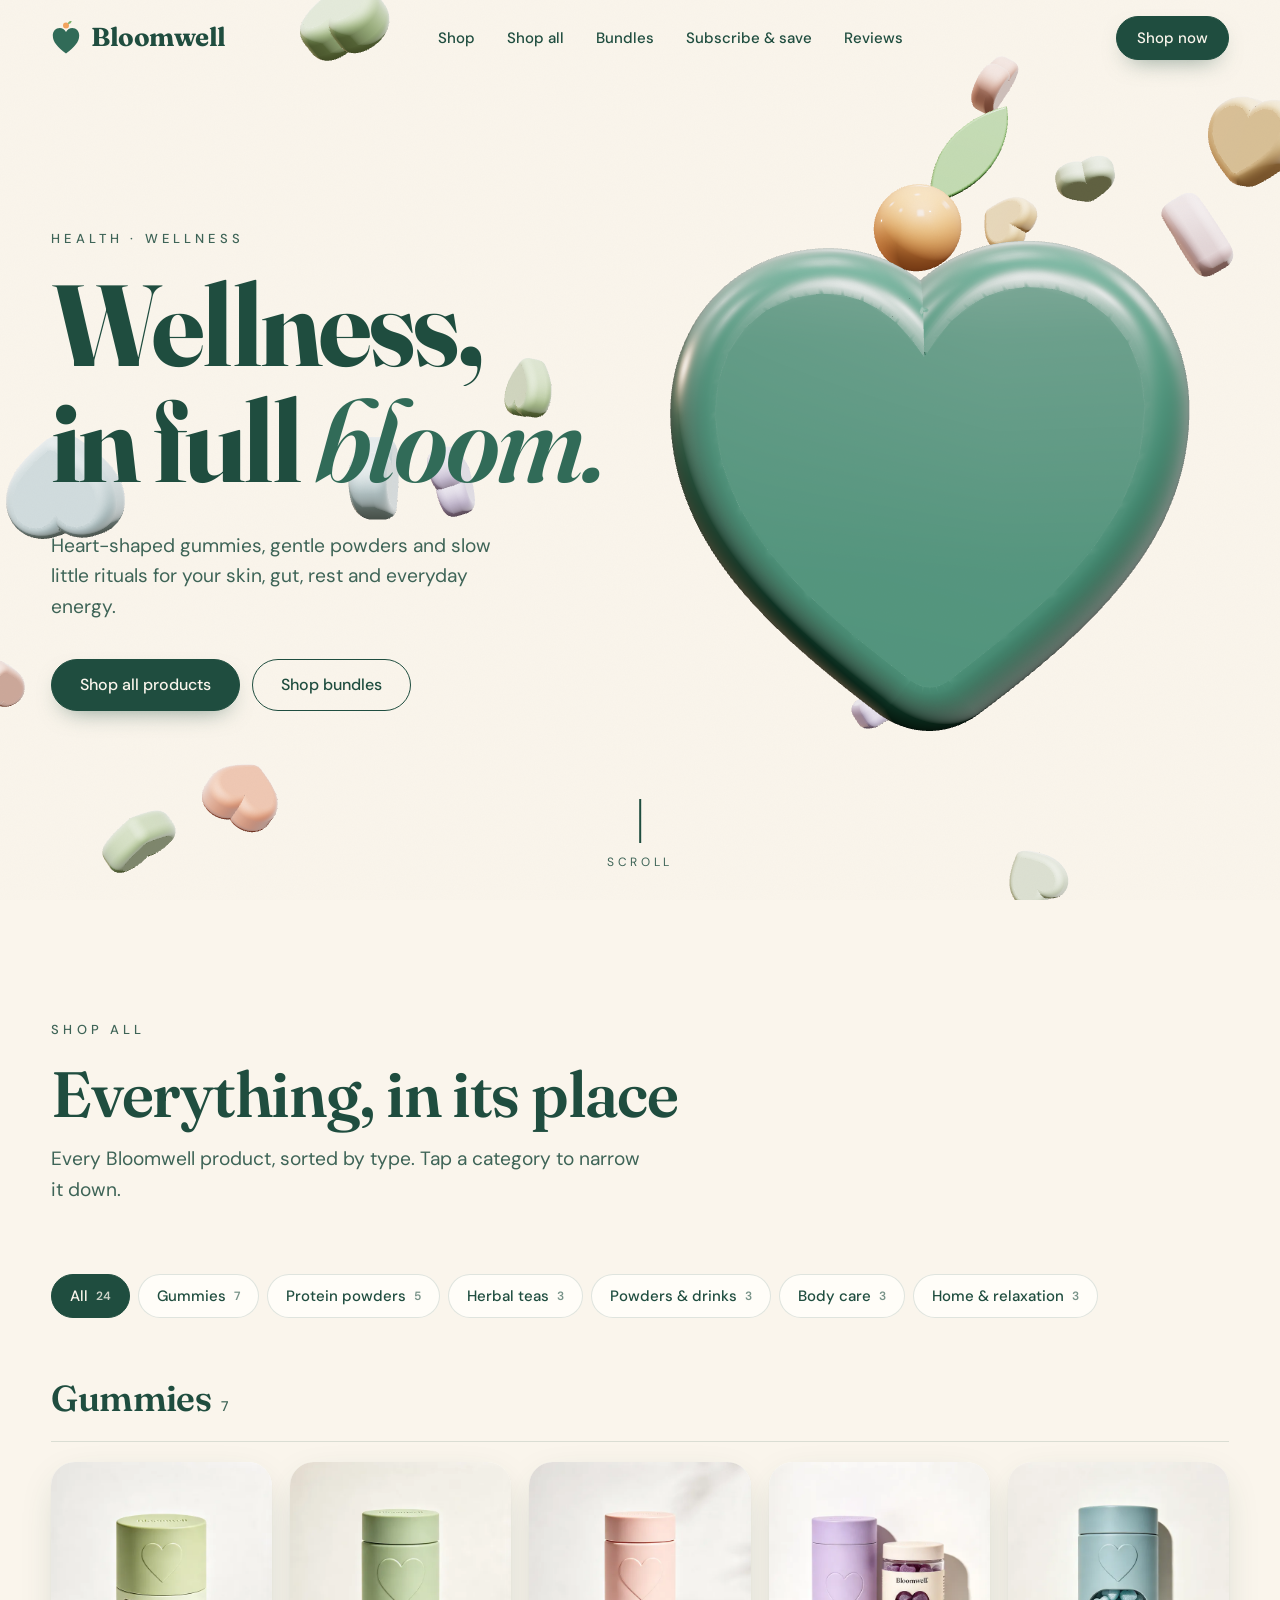
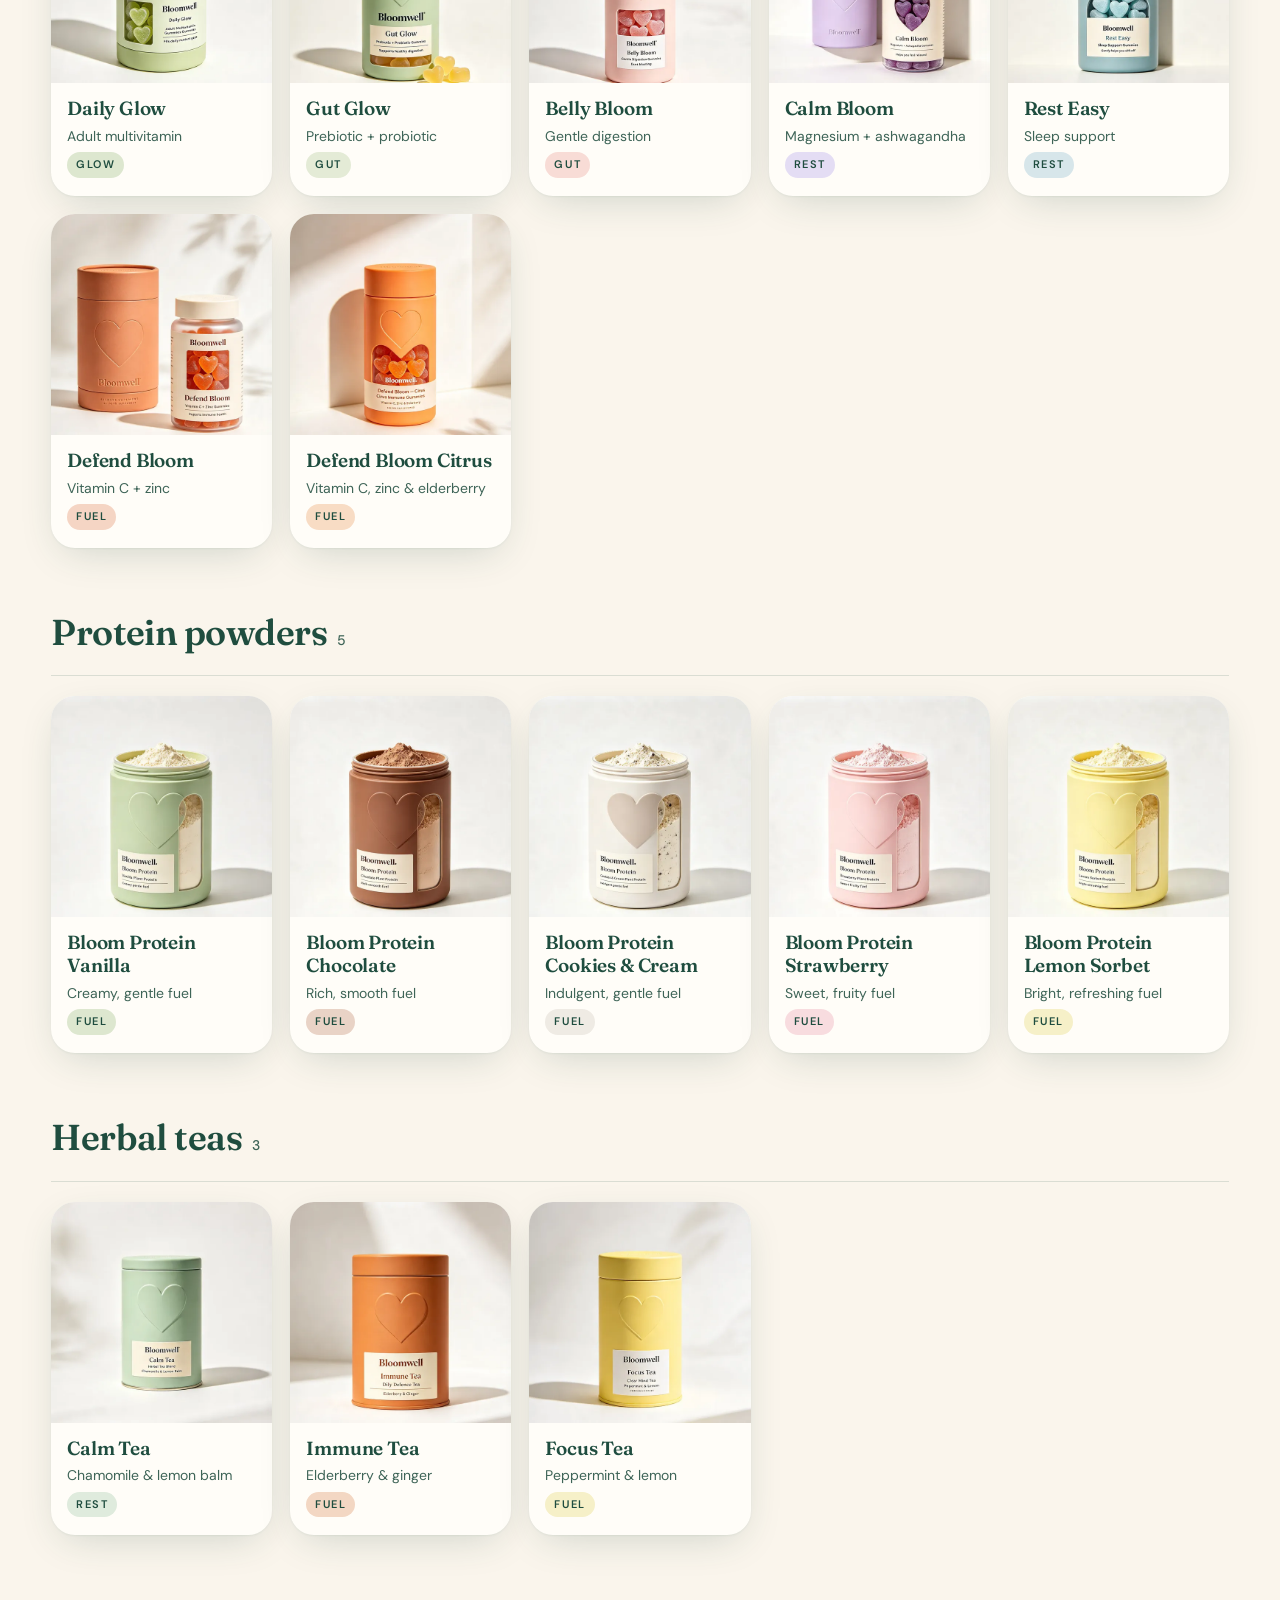
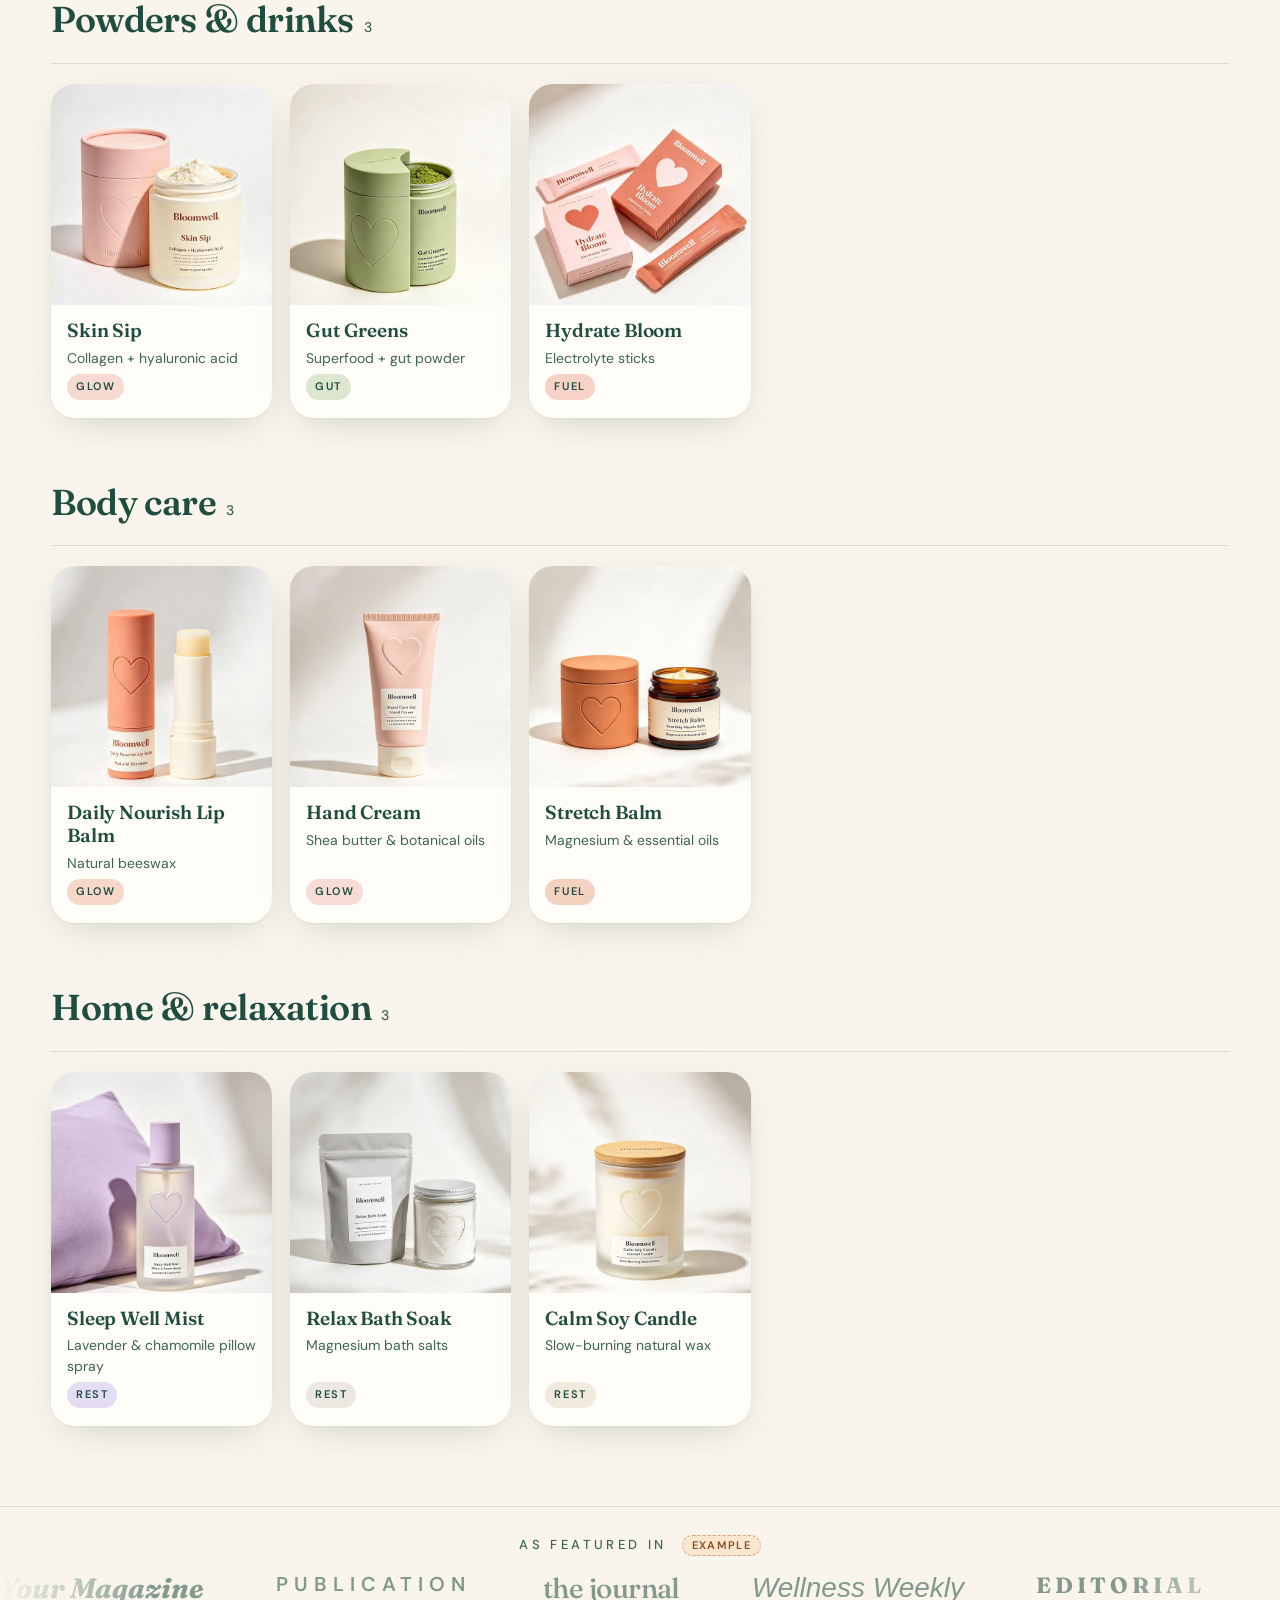
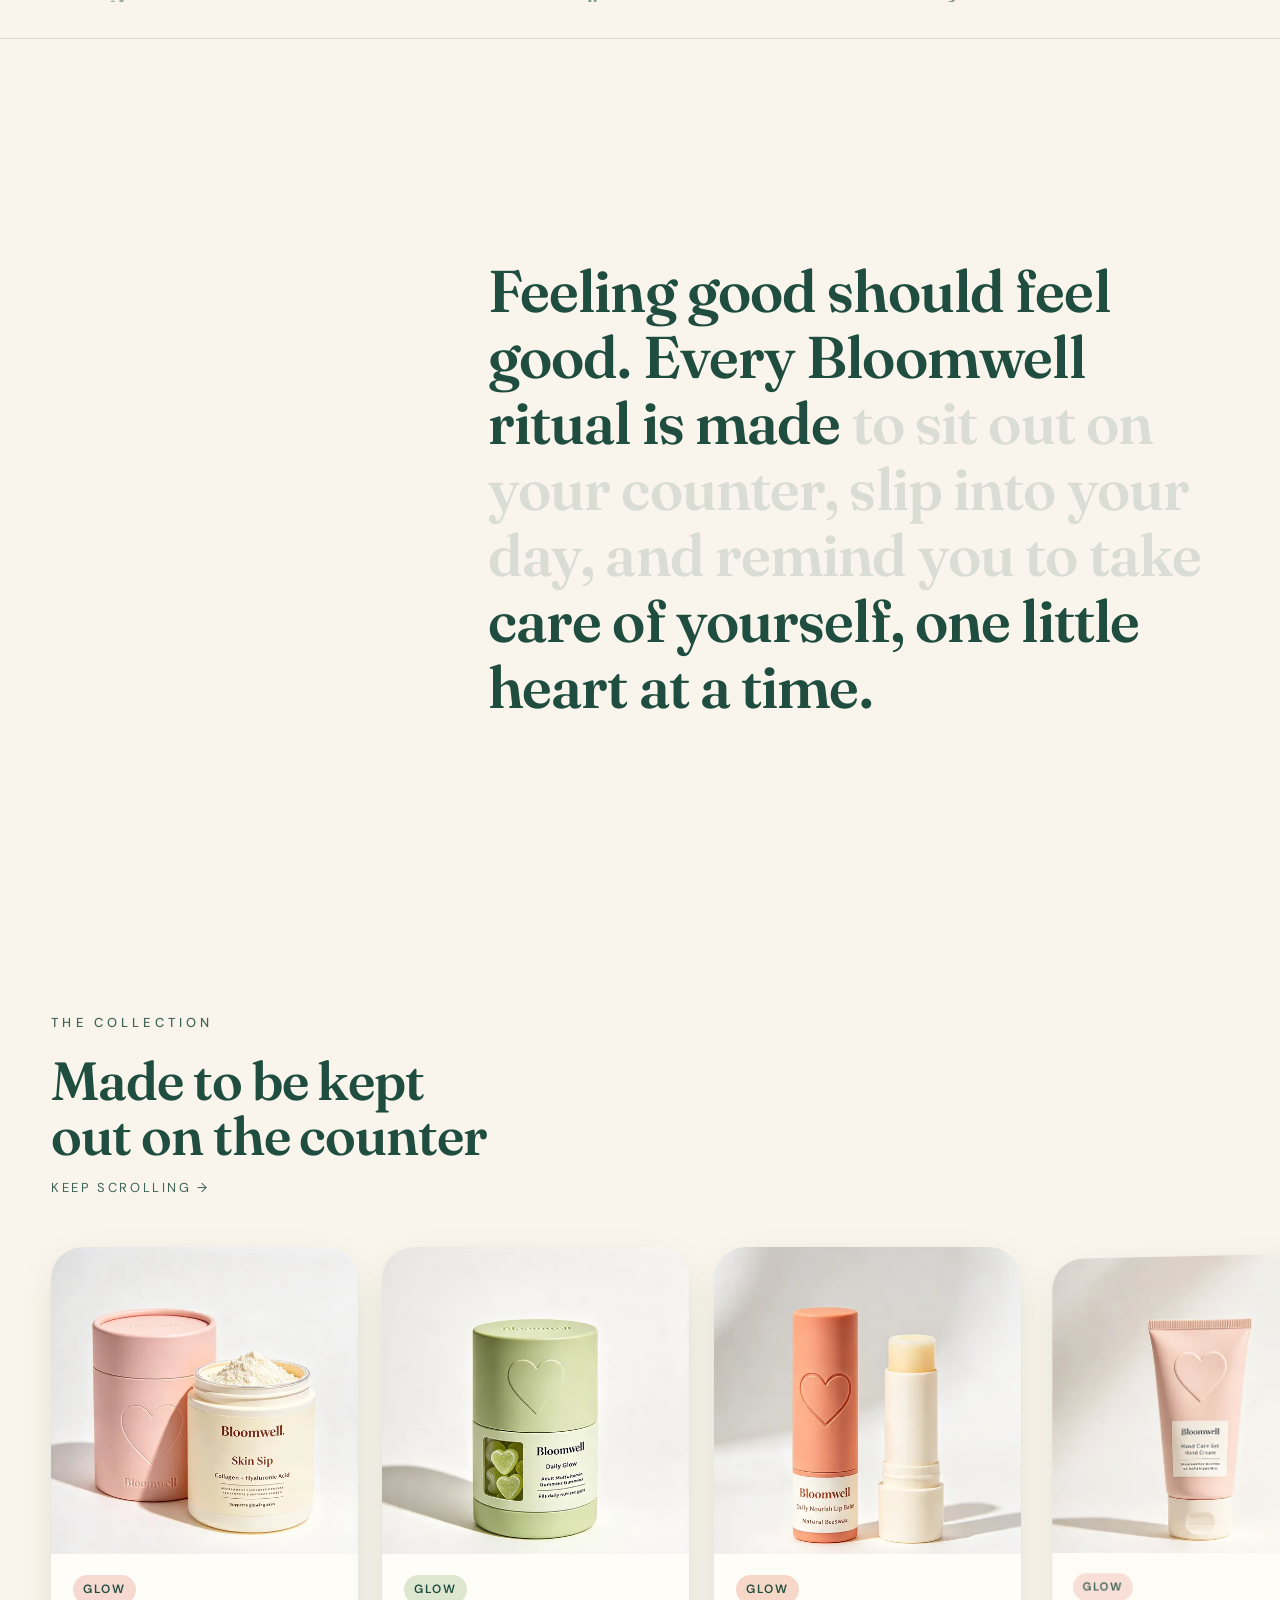
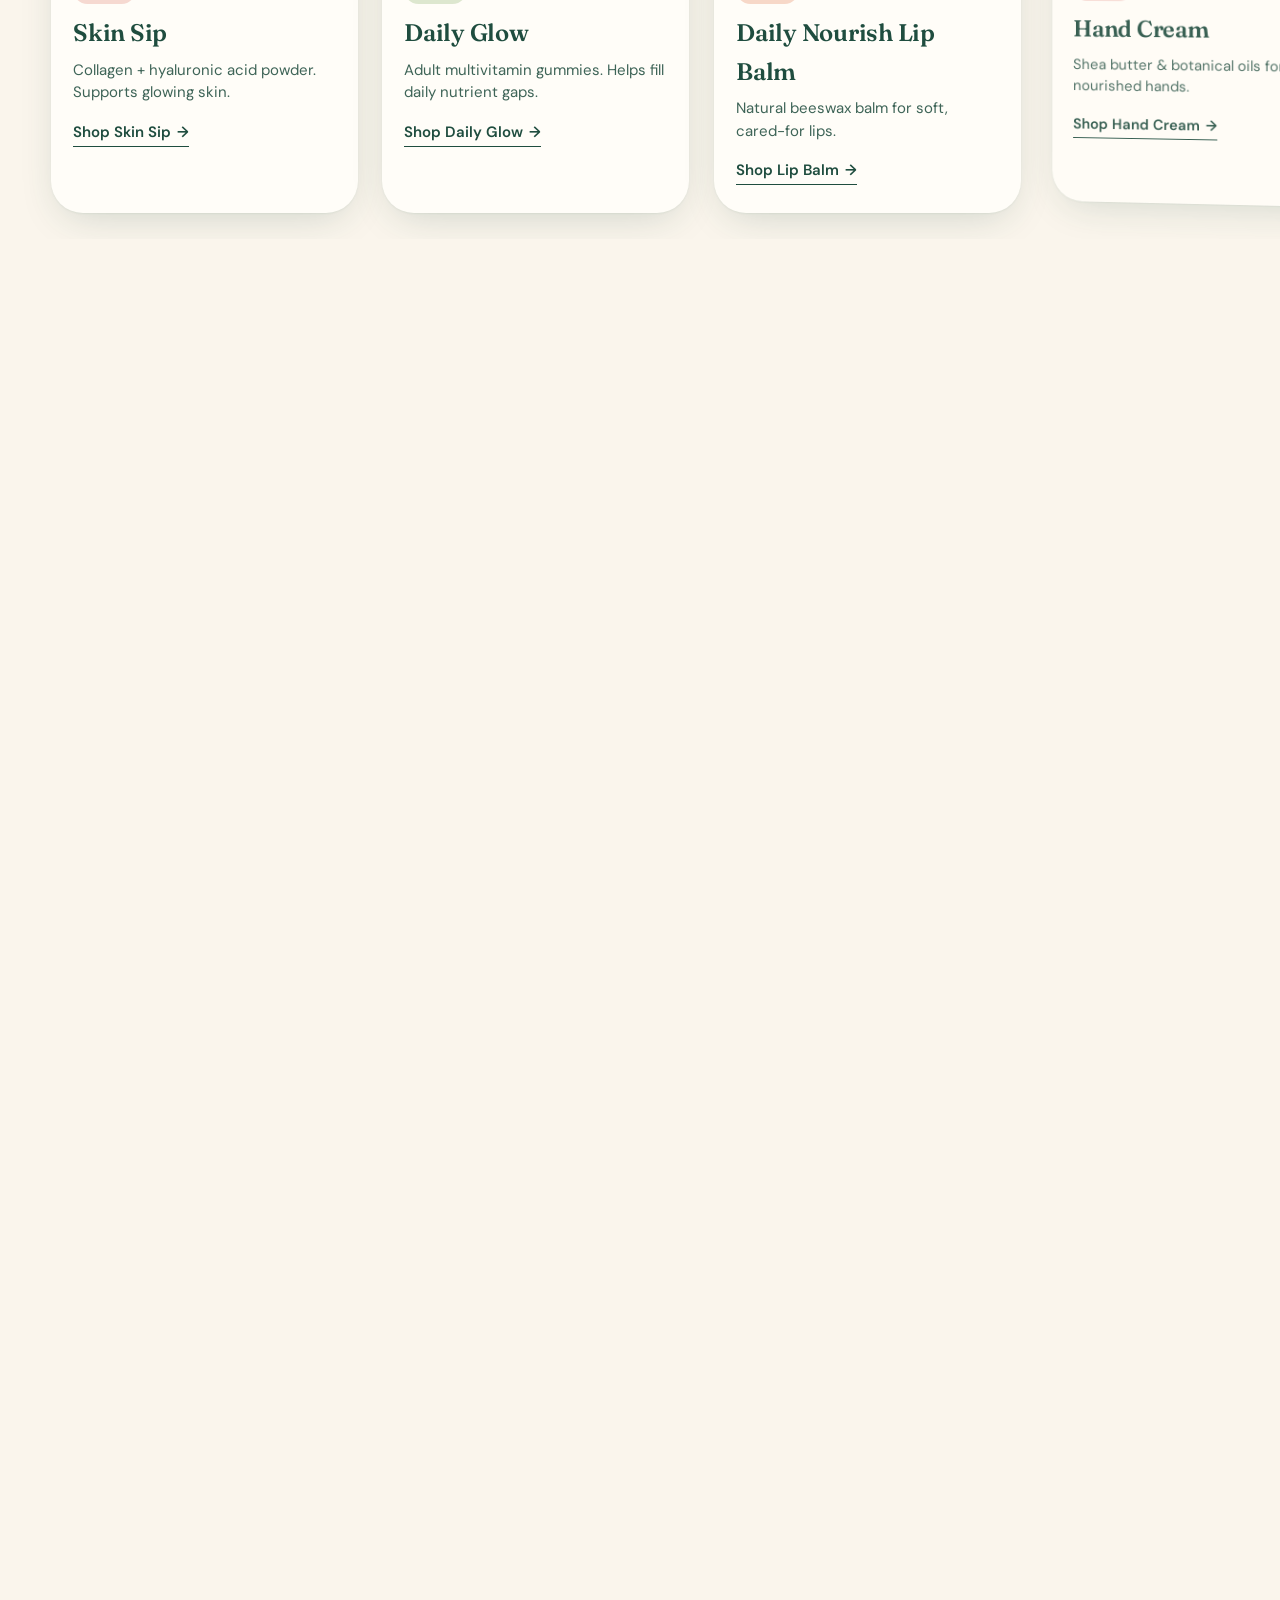
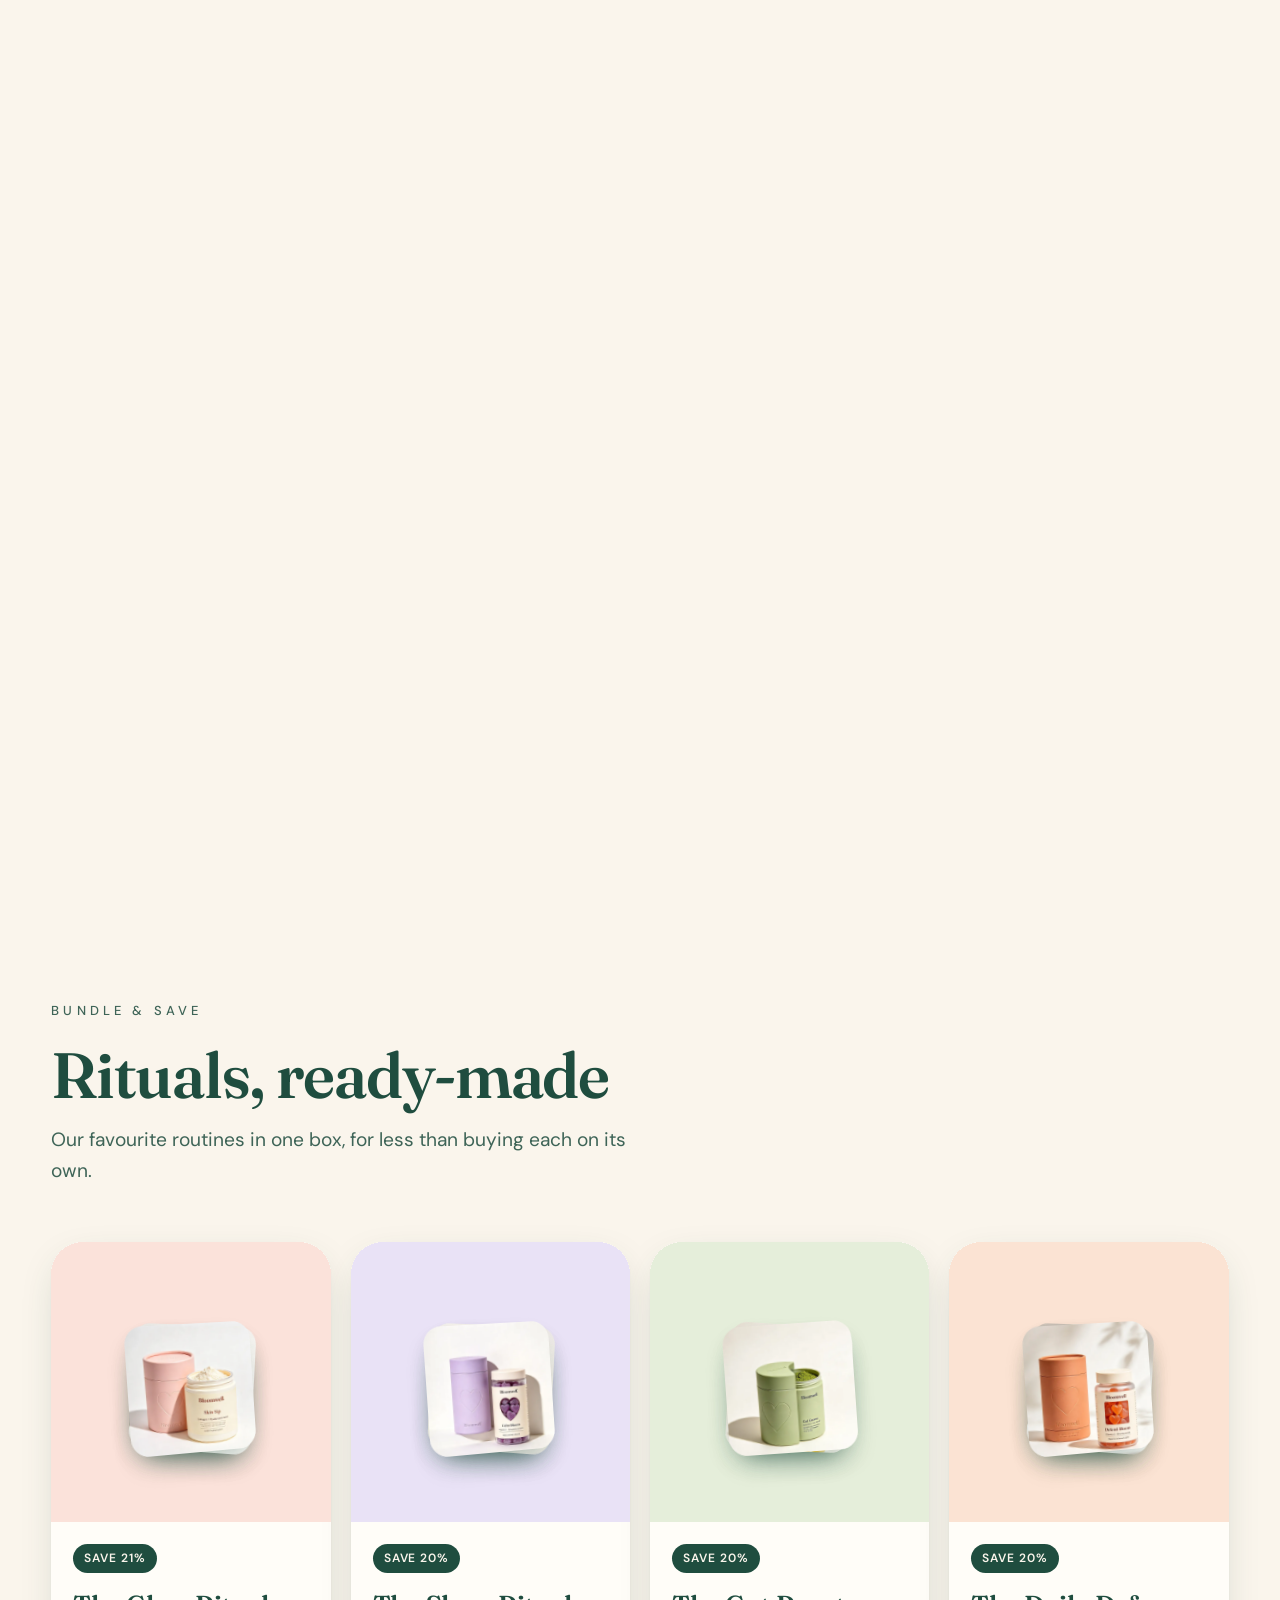
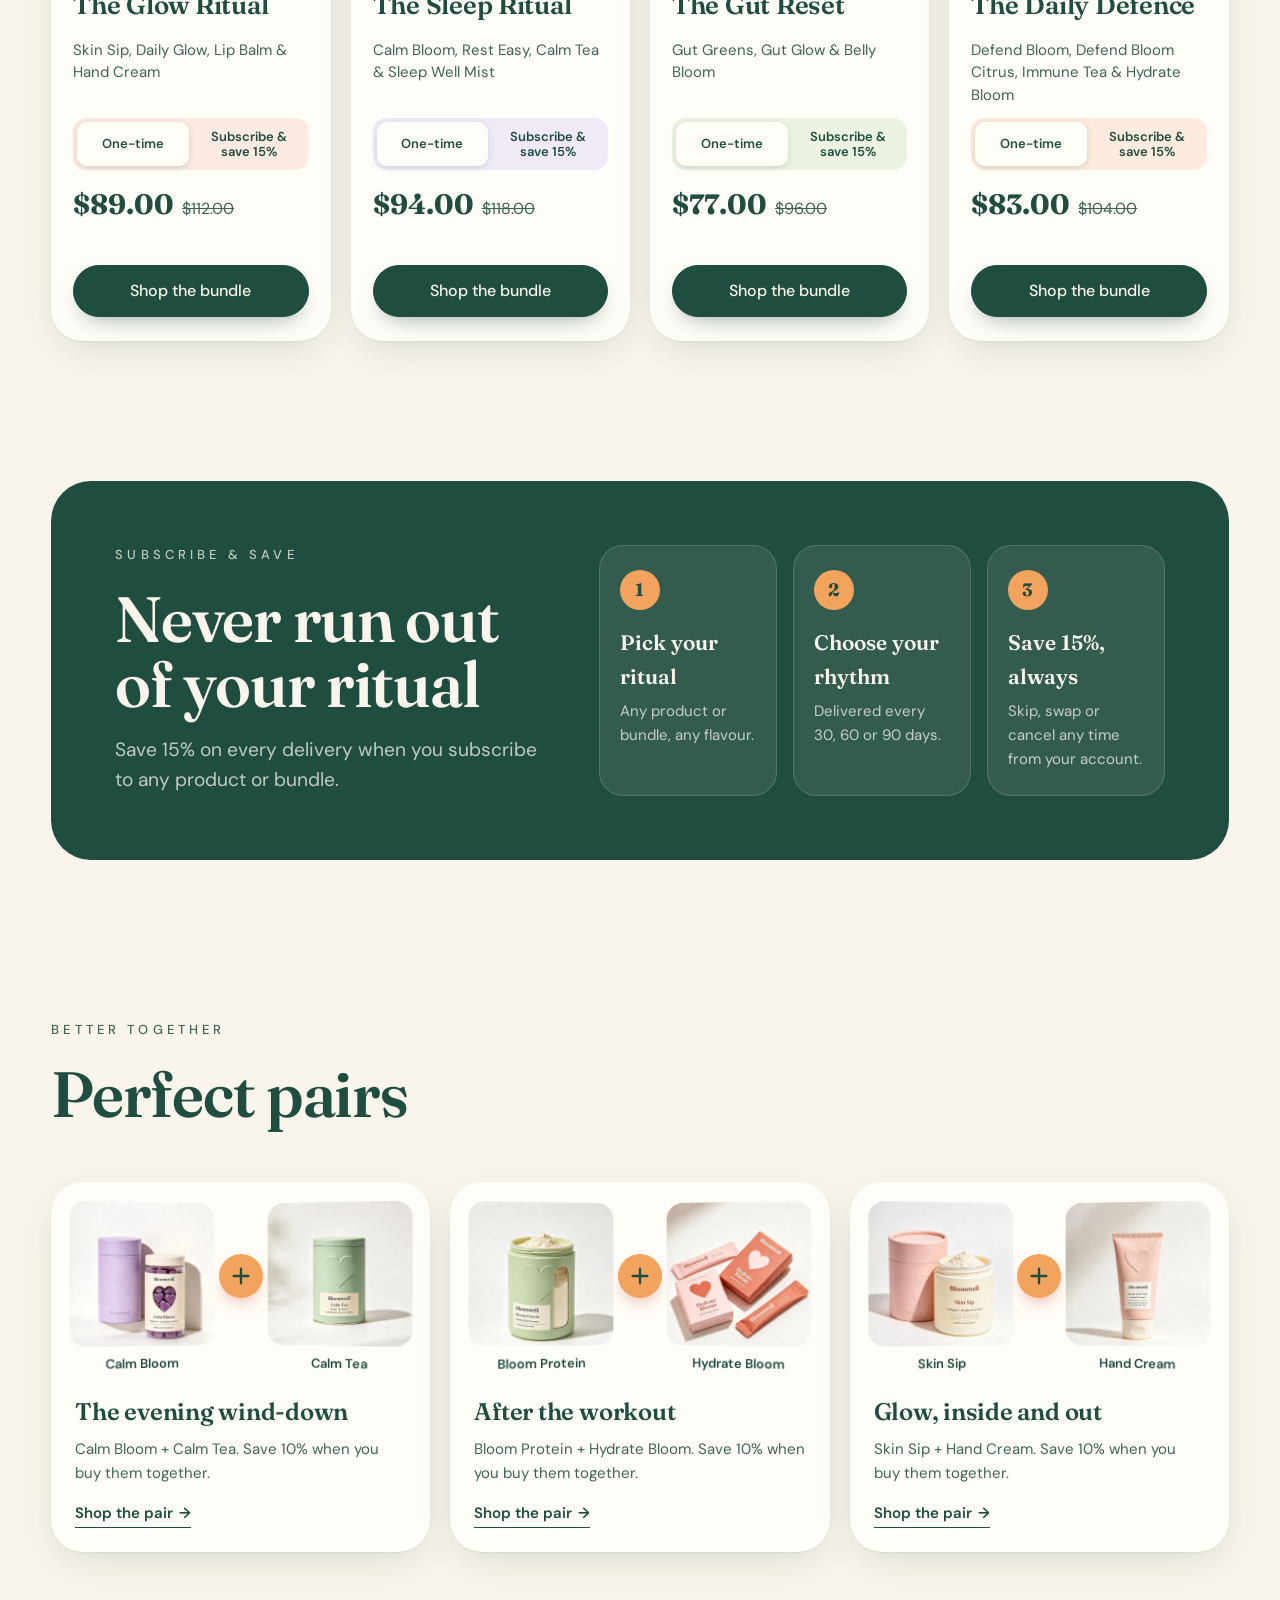
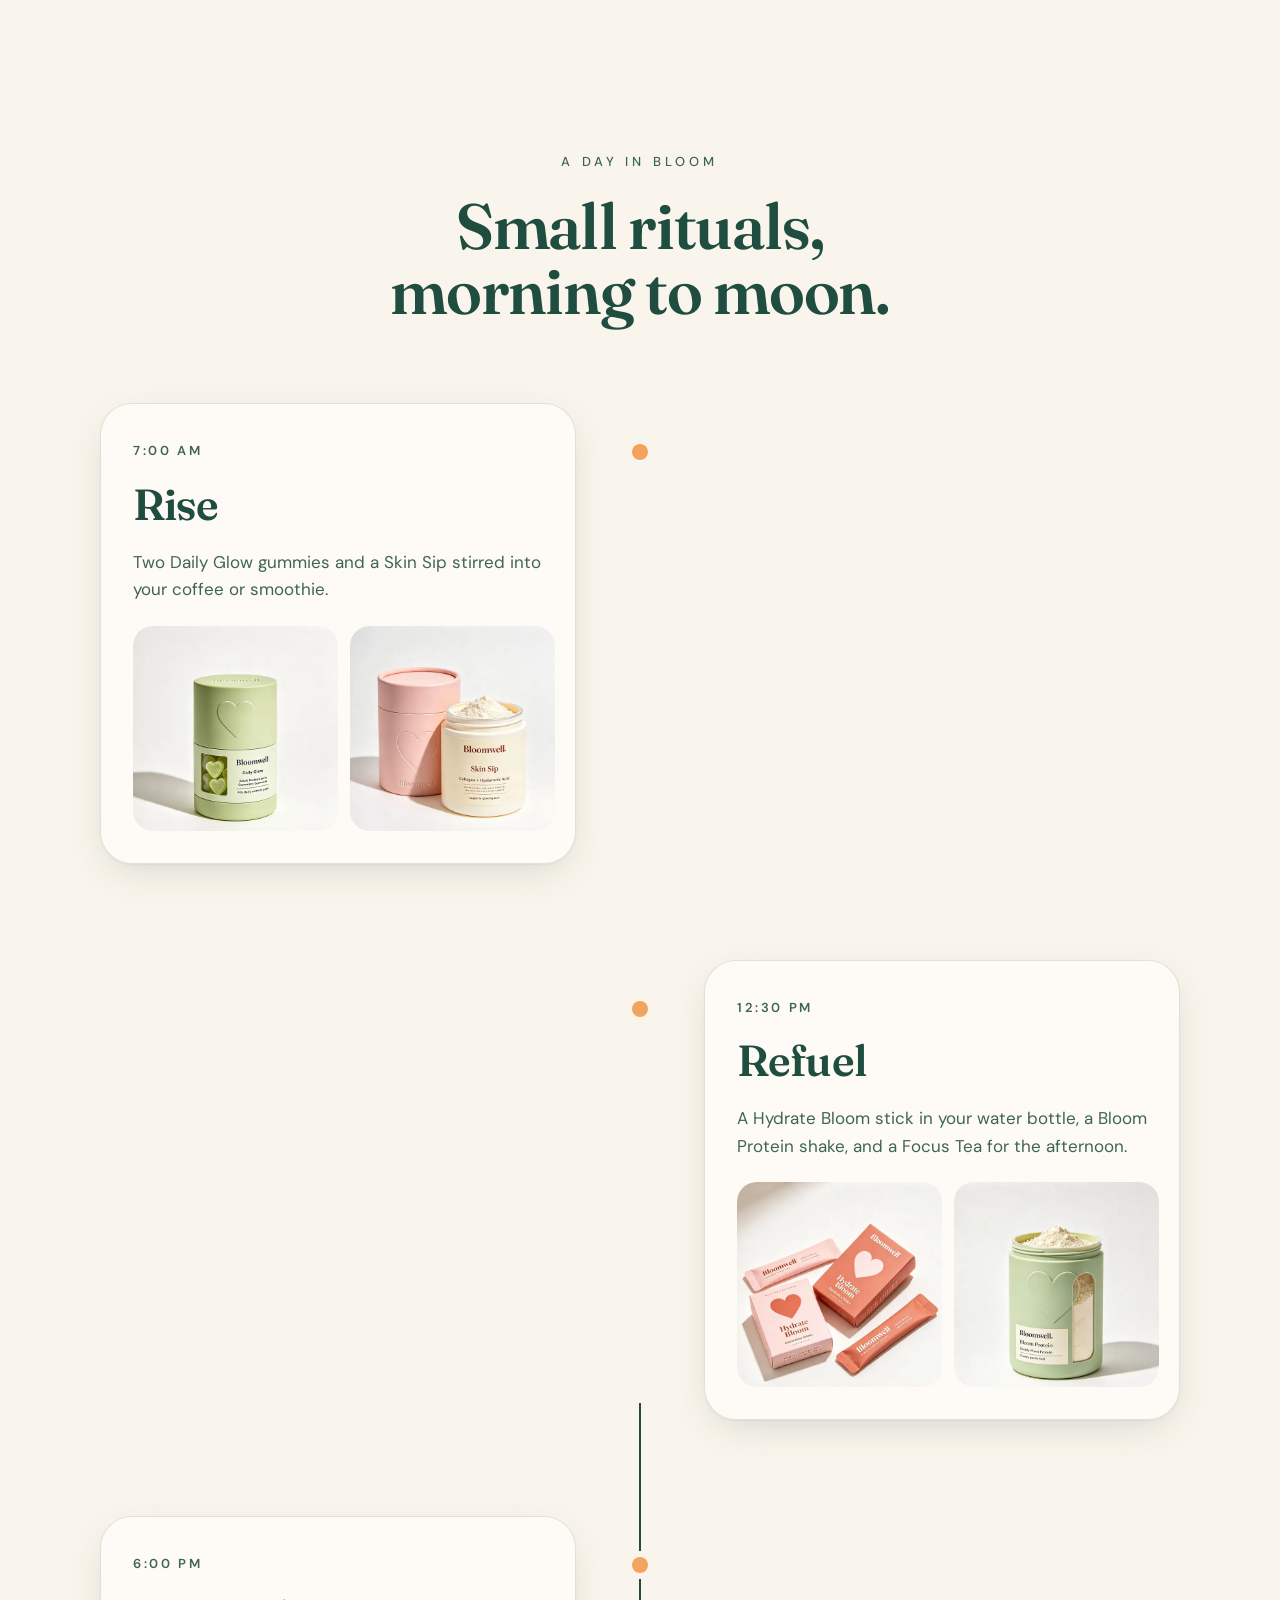
==== commit 56437aba: "Show Shop all right after the hero, replacing the rituals section Removes the pinned 'Four ways to b" ====
--- a/index.html
+++ b/index.html
@@ -39,7 +39,6 @@
       <span></span><span></span>
     </button>
     <nav class="nav" id="primary-nav" aria-label="Primary">
-      <a href="#rituals">Rituals</a>
       <a href="#shop">Shop</a>
       <a href="#shop-all">Shop all</a>
       <a href="#bundles">Bundles</a>
@@ -60,11 +59,79 @@
         </h1>
         <p class="lede">Heart-shaped gummies, gentle powders and slow little rituals for your skin, gut, rest and everyday energy.</p>
         <div class="hero-ctas">
-          <a class="btn" href="#shop">Shop the collection</a>
-          <a class="btn btn-ghost" href="#rituals">Find your ritual</a>
+          <a class="btn" href="#shop-all">Shop all products</a>
+          <a class="btn btn-ghost" href="#bundles">Shop bundles</a>
         </div>
       </div>
       <div class="scroll-cue" aria-hidden="true"><span></span>Scroll</div>
+    </section>
+
+    <!-- SHOP ALL — every product, grouped by type -->
+    <section class="shop-all" id="shop-all" data-preset="shopall" aria-labelledby="shop-all-title">
+      <div class="section-head">
+        <p class="eyebrow">Shop all</p>
+        <h2 id="shop-all-title" class="h2">Everything, in its place</h2>
+        <p class="lede">Every Bloomwell product, sorted by type. Tap a category to narrow it down.</p>
+      </div>
+      <div class="sa-filters-wrap">
+        <div class="sa-filters" role="group" aria-label="Filter products by type"><button type="button" class="sa-filter" data-filter="all" aria-pressed="true">All <span>24</span></button><button type="button" class="sa-filter" data-filter="gummies" aria-pressed="false">Gummies <span>7</span></button><button type="button" class="sa-filter" data-filter="protein" aria-pressed="false">Protein powders <span>5</span></button><button type="button" class="sa-filter" data-filter="teas" aria-pressed="false">Herbal teas <span>3</span></button><button type="button" class="sa-filter" data-filter="powders" aria-pressed="false">Powders &amp; drinks <span>3</span></button><button type="button" class="sa-filter" data-filter="body" aria-pressed="false">Body care <span>3</span></button><button type="button" class="sa-filter" data-filter="home" aria-pressed="false">Home &amp; relaxation <span>3</span></button></div>
+      </div>
+      <div class="sa-groups" aria-live="polite">
+        <div class="sa-group" data-group="gummies">
+          <h3 class="sa-heading">Gummies <span>7</span></h3>
+          <ul class="sa-grid" role="list">
+            <li class="sa-card" style="--tint:#DDE7CF"><div class="sa-link"><div class="sa-media"><img src="assets/img/products/daily-glow-sm.webp" alt="" width="600" height="600" loading="lazy"></div><div class="sa-body"><h4>Daily Glow</h4><p>Adult multivitamin</p><span class="tag">Glow</span></div></div></li>
+            <li class="sa-card" style="--tint:#E4EBD6"><div class="sa-link"><div class="sa-media"><img src="assets/img/products/gut-glow-sm.webp" alt="" width="600" height="600" loading="lazy"></div><div class="sa-body"><h4>Gut Glow</h4><p>Prebiotic + probiotic</p><span class="tag">Gut</span></div></div></li>
+            <li class="sa-card" style="--tint:#F8DCD6"><div class="sa-link"><div class="sa-media"><img src="assets/img/products/belly-bloom-sm.webp" alt="" width="600" height="600" loading="lazy"></div><div class="sa-body"><h4>Belly Bloom</h4><p>Gentle digestion</p><span class="tag">Gut</span></div></div></li>
+            <li class="sa-card" style="--tint:#E4DDF4"><div class="sa-link"><div class="sa-media"><img src="assets/img/products/calm-bloom-sm.webp" alt="" width="600" height="600" loading="lazy"></div><div class="sa-body"><h4>Calm Bloom</h4><p>Magnesium + ashwagandha</p><span class="tag">Rest</span></div></div></li>
+            <li class="sa-card" style="--tint:#D7E6EA"><div class="sa-link"><div class="sa-media"><img src="assets/img/products/rest-easy-sm.webp" alt="" width="600" height="600" loading="lazy"></div><div class="sa-body"><h4>Rest Easy</h4><p>Sleep support</p><span class="tag">Rest</span></div></div></li>
+            <li class="sa-card" style="--tint:#F5D5C4"><div class="sa-link"><div class="sa-media"><img src="assets/img/products/defend-bloom-sm.webp" alt="" width="600" height="600" loading="lazy"></div><div class="sa-body"><h4>Defend Bloom</h4><p>Vitamin C + zinc</p><span class="tag">Fuel</span></div></div></li>
+            <li class="sa-card" style="--tint:#F8DCC4"><div class="sa-link"><div class="sa-media"><img src="assets/img/products/defend-citrus-sm.webp" alt="" width="600" height="600" loading="lazy"></div><div class="sa-body"><h4>Defend Bloom Citrus</h4><p>Vitamin C, zinc &amp; elderberry</p><span class="tag">Fuel</span></div></div></li>
+          </ul>
+        </div>
+        <div class="sa-group" data-group="protein">
+          <h3 class="sa-heading">Protein powders <span>5</span></h3>
+          <ul class="sa-grid" role="list">
+            <li class="sa-card" style="--tint:#DDE7CF"><div class="sa-link"><div class="sa-media"><img src="assets/img/products/bloom-protein-sm.webp" alt="" width="600" height="600" loading="lazy"></div><div class="sa-body"><h4>Bloom Protein Vanilla</h4><p>Creamy, gentle fuel</p><span class="tag">Fuel</span></div></div></li>
+            <li class="sa-card" style="--tint:#E9D3C6"><div class="sa-link"><div class="sa-media"><img src="assets/img/products/protein-chocolate-sm.webp" alt="" width="600" height="600" loading="lazy"></div><div class="sa-body"><h4>Bloom Protein Chocolate</h4><p>Rich, smooth fuel</p><span class="tag">Fuel</span></div></div></li>
+            <li class="sa-card" style="--tint:#EFEBE4"><div class="sa-link"><div class="sa-media"><img src="assets/img/products/protein-cookies-sm.webp" alt="" width="600" height="600" loading="lazy"></div><div class="sa-body"><h4>Bloom Protein Cookies &amp; Cream</h4><p>Indulgent, gentle fuel</p><span class="tag">Fuel</span></div></div></li>
+            <li class="sa-card" style="--tint:#F8DCDF"><div class="sa-link"><div class="sa-media"><img src="assets/img/products/protein-strawberry-sm.webp" alt="" width="600" height="600" loading="lazy"></div><div class="sa-body"><h4>Bloom Protein Strawberry</h4><p>Sweet, fruity fuel</p><span class="tag">Fuel</span></div></div></li>
+            <li class="sa-card" style="--tint:#F6F0C8"><div class="sa-link"><div class="sa-media"><img src="assets/img/products/protein-lemon-sm.webp" alt="" width="600" height="600" loading="lazy"></div><div class="sa-body"><h4>Bloom Protein Lemon Sorbet</h4><p>Bright, refreshing fuel</p><span class="tag">Fuel</span></div></div></li>
+          </ul>
+        </div>
+        <div class="sa-group" data-group="teas">
+          <h3 class="sa-heading">Herbal teas <span>3</span></h3>
+          <ul class="sa-grid" role="list">
+            <li class="sa-card" style="--tint:#DFEBDD"><div class="sa-link"><div class="sa-media"><img src="assets/img/products/calm-tea-sm.webp" alt="" width="600" height="600" loading="lazy"></div><div class="sa-body"><h4>Calm Tea</h4><p>Chamomile &amp; lemon balm</p><span class="tag">Rest</span></div></div></li>
+            <li class="sa-card" style="--tint:#F3D7C3"><div class="sa-link"><div class="sa-media"><img src="assets/img/products/immune-tea-sm.webp" alt="" width="600" height="600" loading="lazy"></div><div class="sa-body"><h4>Immune Tea</h4><p>Elderberry &amp; ginger</p><span class="tag">Fuel</span></div></div></li>
+            <li class="sa-card" style="--tint:#F6F0C8"><div class="sa-link"><div class="sa-media"><img src="assets/img/products/focus-tea-sm.webp" alt="" width="600" height="600" loading="lazy"></div><div class="sa-body"><h4>Focus Tea</h4><p>Peppermint &amp; lemon</p><span class="tag">Fuel</span></div></div></li>
+          </ul>
+        </div>
+        <div class="sa-group" data-group="powders">
+          <h3 class="sa-heading">Powders &amp; drinks <span>3</span></h3>
+          <ul class="sa-grid" role="list">
+            <li class="sa-card" style="--tint:#F6D9D1"><div class="sa-link"><div class="sa-media"><img src="assets/img/products/skin-sip-sm.webp" alt="" width="600" height="600" loading="lazy"></div><div class="sa-body"><h4>Skin Sip</h4><p>Collagen + hyaluronic acid</p><span class="tag">Glow</span></div></div></li>
+            <li class="sa-card" style="--tint:#DDE7CF"><div class="sa-link"><div class="sa-media"><img src="assets/img/products/gut-greens-sm.webp" alt="" width="600" height="600" loading="lazy"></div><div class="sa-body"><h4>Gut Greens</h4><p>Superfood + gut powder</p><span class="tag">Gut</span></div></div></li>
+            <li class="sa-card" style="--tint:#F6D3C6"><div class="sa-link"><div class="sa-media"><img src="assets/img/products/hydrate-bloom-sm.webp" alt="" width="600" height="600" loading="lazy"></div><div class="sa-body"><h4>Hydrate Bloom</h4><p>Electrolyte sticks</p><span class="tag">Fuel</span></div></div></li>
+          </ul>
+        </div>
+        <div class="sa-group" data-group="body">
+          <h3 class="sa-heading">Body care <span>3</span></h3>
+          <ul class="sa-grid" role="list">
+            <li class="sa-card" style="--tint:#F7D8C8"><div class="sa-link"><div class="sa-media"><img src="assets/img/products/lip-balm-sm.webp" alt="" width="600" height="600" loading="lazy"></div><div class="sa-body"><h4>Daily Nourish Lip Balm</h4><p>Natural beeswax</p><span class="tag">Glow</span></div></div></li>
+            <li class="sa-card" style="--tint:#F8DCD6"><div class="sa-link"><div class="sa-media"><img src="assets/img/products/hand-cream-sm.webp" alt="" width="600" height="600" loading="lazy"></div><div class="sa-body"><h4>Hand Cream</h4><p>Shea butter &amp; botanical oils</p><span class="tag">Glow</span></div></div></li>
+            <li class="sa-card" style="--tint:#F3D2C0"><div class="sa-link"><div class="sa-media"><img src="assets/img/products/stretch-balm-sm.webp" alt="" width="600" height="600" loading="lazy"></div><div class="sa-body"><h4>Stretch Balm</h4><p>Magnesium &amp; essential oils</p><span class="tag">Fuel</span></div></div></li>
+          </ul>
+        </div>
+        <div class="sa-group" data-group="home">
+          <h3 class="sa-heading">Home &amp; relaxation <span>3</span></h3>
+          <ul class="sa-grid" role="list">
+            <li class="sa-card" style="--tint:#E4DDF4"><div class="sa-link"><div class="sa-media"><img src="assets/img/products/sleep-mist-sm.webp" alt="" width="600" height="600" loading="lazy"></div><div class="sa-body"><h4>Sleep Well Mist</h4><p>Lavender &amp; chamomile pillow spray</p><span class="tag">Rest</span></div></div></li>
+            <li class="sa-card" style="--tint:#ECE8E1"><div class="sa-link"><div class="sa-media"><img src="assets/img/products/bath-soak-sm.webp" alt="" width="600" height="600" loading="lazy"></div><div class="sa-body"><h4>Relax Bath Soak</h4><p>Magnesium bath salts</p><span class="tag">Rest</span></div></div></li>
+            <li class="sa-card" style="--tint:#F1EADD"><div class="sa-link"><div class="sa-media"><img src="assets/img/products/calm-candle-sm.webp" alt="" width="600" height="600" loading="lazy"></div><div class="sa-body"><h4>Calm Soy Candle</h4><p>Slow-burning natural wax</p><span class="tag">Rest</span></div></div></li>
+          </ul>
+        </div>
+      </div>
     </section>
 
     <!-- PRESS — EXAMPLE: replace each placeholder with a real publication that featured Bloomwell -->
@@ -83,69 +150,6 @@
       <p class="manifesto-text" data-split>
         Feeling good should feel good. Every Bloomwell ritual is made to sit out on your counter, slip into your day, and remind you to take care of yourself, one little heart at a time.
       </p>
-    </section>
-
-    <!-- RITUALS (pinned) -->
-    <section class="rituals" id="rituals" aria-labelledby="rituals-title">
-      <div class="rituals-pin">
-        <div class="rituals-head">
-          <p class="eyebrow">Find your ritual</p>
-          <h2 id="rituals-title" class="h2">Four ways to bloom</h2>
-          <ol class="ritual-progress" aria-hidden="true">
-            <li class="is-active"></li><li></li><li></li><li></li>
-          </ol>
-        </div>
-
-        <div class="ritual-panels">
-          <article class="ritual is-active" data-ritual="glow">
-            <span class="ritual-num">01</span>
-            <h3 class="ritual-name">Glow</h3>
-            <p class="ritual-desc">Collagen you sip, vitamins you look forward to, and balms for your lips and hands. Beauty starts on the inside.</p>
-            <ul class="chips"><li>Skin Sip</li><li>Daily Glow</li><li>Lip Balm</li><li>Hand Cream</li></ul>
-          </article>
-          <article class="ritual" data-ritual="gut">
-            <span class="ritual-num">02</span>
-            <h3 class="ritual-name">Gut</h3>
-            <p class="ritual-desc">A scoop of greens, a daily pre and probiotic, and gentle gummies for days you need them. Happy belly, happy you.</p>
-            <ul class="chips"><li>Gut Greens</li><li>Gut Glow</li><li>Belly Bloom</li></ul>
-          </article>
-          <article class="ritual" data-ritual="rest">
-            <span class="ritual-num">03</span>
-            <h3 class="ritual-name">Rest</h3>
-            <p class="ritual-desc">Magnesium and ashwagandha to unwind, a cup of calm tea, a mist for your pillow and gummies to drift off. Your evening, softened.</p>
-            <ul class="chips"><li>Calm Bloom</li><li>Rest Easy</li><li>Calm Tea</li><li>Sleep Well Mist</li><li>Bath Soak</li><li>Candle</li></ul>
-          </article>
-          <article class="ritual" data-ritual="fuel">
-            <span class="ritual-num">04</span>
-            <h3 class="ritual-name">Fuel</h3>
-            <p class="ritual-desc">Electrolytes for busy days, plant protein in five flavors, immune and focus teas, vitamin C and zinc, and a balm for after the stretch.</p>
-            <ul class="chips"><li>Hydrate Bloom</li><li>Bloom Protein</li><li>Defend Bloom</li><li>Immune Tea</li><li>Focus Tea</li><li>Stretch Balm</li></ul>
-          </article>
-        </div>
-
-        <div class="ritual-stage">
-          <div class="fan is-active" data-ritual="glow">
-            <img data-pos="0" src="assets/img/products/daily-glow.webp" alt="Daily Glow" width="1200" height="1200">
-            <img data-pos="1" src="assets/img/products/lip-balm.webp" alt="Lip Balm" width="1200" height="1200">
-            <img data-pos="2" src="assets/img/products/skin-sip.webp" alt="Skin Sip" width="1200" height="1200">
-          </div>
-          <div class="fan" data-ritual="gut">
-            <img data-pos="0" src="assets/img/products/belly-bloom.webp" alt="Belly Bloom" width="1200" height="1200" loading="lazy">
-            <img data-pos="1" src="assets/img/products/gut-glow.webp" alt="Gut Glow" width="1200" height="1200" loading="lazy">
-            <img data-pos="2" src="assets/img/products/gut-greens.webp" alt="Gut Greens" width="1200" height="1200" loading="lazy">
-          </div>
-          <div class="fan" data-ritual="rest">
-            <img data-pos="0" src="assets/img/products/sleep-mist.webp" alt="Sleep Well Mist" width="1200" height="1200" loading="lazy">
-            <img data-pos="1" src="assets/img/products/rest-easy.webp" alt="Rest Easy" width="1200" height="1200" loading="lazy">
-            <img data-pos="2" src="assets/img/products/calm-bloom.webp" alt="Calm Bloom" width="1200" height="1200" loading="lazy">
-          </div>
-          <div class="fan" data-ritual="fuel">
-            <img data-pos="0" src="assets/img/products/bloom-protein.webp" alt="Bloom Protein" width="1200" height="1200" loading="lazy">
-            <img data-pos="1" src="assets/img/products/stretch-balm.webp" alt="Stretch Balm" width="1200" height="1200" loading="lazy">
-            <img data-pos="2" src="assets/img/products/hydrate-bloom.webp" alt="Hydrate Bloom" width="1200" height="1200" loading="lazy">
-          </div>
-        </div>
-      </div>
     </section>
 
     <!-- SHOP (horizontal) -->
@@ -181,74 +185,6 @@
       </div>
     </section>
 
-    <!-- SHOP ALL — every product, grouped by type -->
-    <section class="shop-all" id="shop-all" data-preset="shopall" aria-labelledby="shop-all-title">
-      <div class="section-head">
-        <p class="eyebrow">Shop all</p>
-        <h2 id="shop-all-title" class="h2">Everything, in its place</h2>
-        <p class="lede">Every Bloomwell product, sorted by type. Tap a category to narrow it down.</p>
-      </div>
-      <div class="sa-filters-wrap">
-        <div class="sa-filters" role="group" aria-label="Filter products by type"><button type="button" class="sa-filter" data-filter="all" aria-pressed="true">All <span>24</span></button><button type="button" class="sa-filter" data-filter="gummies" aria-pressed="false">Gummies <span>7</span></button><button type="button" class="sa-filter" data-filter="protein" aria-pressed="false">Protein powders <span>5</span></button><button type="button" class="sa-filter" data-filter="teas" aria-pressed="false">Herbal teas <span>3</span></button><button type="button" class="sa-filter" data-filter="powders" aria-pressed="false">Powders &amp; drinks <span>3</span></button><button type="button" class="sa-filter" data-filter="body" aria-pressed="false">Body care <span>3</span></button><button type="button" class="sa-filter" data-filter="home" aria-pressed="false">Home &amp; relaxation <span>3</span></button></div>
-      </div>
-      <div class="sa-groups" aria-live="polite">
-        <div class="sa-group" data-group="gummies">
-          <h3 class="sa-heading">Gummies <span>7</span></h3>
-          <ul class="sa-grid" role="list">
-            <li class="sa-card" style="--tint:#DDE7CF"><div class="sa-link"><div class="sa-media"><img src="assets/img/products/daily-glow-sm.webp" alt="" width="600" height="600" loading="lazy"></div><div class="sa-body"><h4>Daily Glow</h4><p>Adult multivitamin</p><span class="tag">Glow</span></div></div></li>
-            <li class="sa-card" style="--tint:#E4EBD6"><div class="sa-link"><div class="sa-media"><img src="assets/img/products/gut-glow-sm.webp" alt="" width="600" height="600" loading="lazy"></div><div class="sa-body"><h4>Gut Glow</h4><p>Prebiotic + probiotic</p><span class="tag">Gut</span></div></div></li>
-            <li class="sa-card" style="--tint:#F8DCD6"><div class="sa-link"><div class="sa-media"><img src="assets/img/products/belly-bloom-sm.webp" alt="" width="600" height="600" loading="lazy"></div><div class="sa-body"><h4>Belly Bloom</h4><p>Gentle digestion</p><span class="tag">Gut</span></div></div></li>
-            <li class="sa-card" style="--tint:#E4DDF4"><div class="sa-link"><div class="sa-media"><img src="assets/img/products/calm-bloom-sm.webp" alt="" width="600" height="600" loading="lazy"></div><div class="sa-body"><h4>Calm Bloom</h4><p>Magnesium + ashwagandha</p><span class="tag">Rest</span></div></div></li>
-            <li class="sa-card" style="--tint:#D7E6EA"><div class="sa-link"><div class="sa-media"><img src="assets/img/products/rest-easy-sm.webp" alt="" width="600" height="600" loading="lazy"></div><div class="sa-body"><h4>Rest Easy</h4><p>Sleep support</p><span class="tag">Rest</span></div></div></li>
-            <li class="sa-card" style="--tint:#F5D5C4"><div class="sa-link"><div class="sa-media"><img src="assets/img/products/defend-bloom-sm.webp" alt="" width="600" height="600" loading="lazy"></div><div class="sa-body"><h4>Defend Bloom</h4><p>Vitamin C + zinc</p><span class="tag">Fuel</span></div></div></li>
-            <li class="sa-card" style="--tint:#F8DCC4"><div class="sa-link"><div class="sa-media"><img src="assets/img/products/defend-citrus-sm.webp" alt="" width="600" height="600" loading="lazy"></div><div class="sa-body"><h4>Defend Bloom Citrus</h4><p>Vitamin C, zinc &amp; elderberry</p><span class="tag">Fuel</span></div></div></li>
-          </ul>
-        </div>
-        <div class="sa-group" data-group="protein">
-          <h3 class="sa-heading">Protein powders <span>5</span></h3>
-          <ul class="sa-grid" role="list">
-            <li class="sa-card" style="--tint:#DDE7CF"><div class="sa-link"><div class="sa-media"><img src="assets/img/products/bloom-protein-sm.webp" alt="" width="600" height="600" loading="lazy"></div><div class="sa-body"><h4>Bloom Protein Vanilla</h4><p>Creamy, gentle fuel</p><span class="tag">Fuel</span></div></div></li>
-            <li class="sa-card" style="--tint:#E9D3C6"><div class="sa-link"><div class="sa-media"><img src="assets/img/products/protein-chocolate-sm.webp" alt="" width="600" height="600" loading="lazy"></div><div class="sa-body"><h4>Bloom Protein Chocolate</h4><p>Rich, smooth fuel</p><span class="tag">Fuel</span></div></div></li>
-            <li class="sa-card" style="--tint:#EFEBE4"><div class="sa-link"><div class="sa-media"><img src="assets/img/products/protein-cookies-sm.webp" alt="" width="600" height="600" loading="lazy"></div><div class="sa-body"><h4>Bloom Protein Cookies &amp; Cream</h4><p>Indulgent, gentle fuel</p><span class="tag">Fuel</span></div></div></li>
-            <li class="sa-card" style="--tint:#F8DCDF"><div class="sa-link"><div class="sa-media"><img src="assets/img/products/protein-strawberry-sm.webp" alt="" width="600" height="600" loading="lazy"></div><div class="sa-body"><h4>Bloom Protein Strawberry</h4><p>Sweet, fruity fuel</p><span class="tag">Fuel</span></div></div></li>
-            <li class="sa-card" style="--tint:#F6F0C8"><div class="sa-link"><div class="sa-media"><img src="assets/img/products/protein-lemon-sm.webp" alt="" width="600" height="600" loading="lazy"></div><div class="sa-body"><h4>Bloom Protein Lemon Sorbet</h4><p>Bright, refreshing fuel</p><span class="tag">Fuel</span></div></div></li>
-          </ul>
-        </div>
-        <div class="sa-group" data-group="teas">
-          <h3 class="sa-heading">Herbal teas <span>3</span></h3>
-          <ul class="sa-grid" role="list">
-            <li class="sa-card" style="--tint:#DFEBDD"><div class="sa-link"><div class="sa-media"><img src="assets/img/products/calm-tea-sm.webp" alt="" width="600" height="600" loading="lazy"></div><div class="sa-body"><h4>Calm Tea</h4><p>Chamomile &amp; lemon balm</p><span class="tag">Rest</span></div></div></li>
-            <li class="sa-card" style="--tint:#F3D7C3"><div class="sa-link"><div class="sa-media"><img src="assets/img/products/immune-tea-sm.webp" alt="" width="600" height="600" loading="lazy"></div><div class="sa-body"><h4>Immune Tea</h4><p>Elderberry &amp; ginger</p><span class="tag">Fuel</span></div></div></li>
-            <li class="sa-card" style="--tint:#F6F0C8"><div class="sa-link"><div class="sa-media"><img src="assets/img/products/focus-tea-sm.webp" alt="" width="600" height="600" loading="lazy"></div><div class="sa-body"><h4>Focus Tea</h4><p>Peppermint &amp; lemon</p><span class="tag">Fuel</span></div></div></li>
-          </ul>
-        </div>
-        <div class="sa-group" data-group="powders">
-          <h3 class="sa-heading">Powders &amp; drinks <span>3</span></h3>
-          <ul class="sa-grid" role="list">
-            <li class="sa-card" style="--tint:#F6D9D1"><div class="sa-link"><div class="sa-media"><img src="assets/img/products/skin-sip-sm.webp" alt="" width="600" height="600" loading="lazy"></div><div class="sa-body"><h4>Skin Sip</h4><p>Collagen + hyaluronic acid</p><span class="tag">Glow</span></div></div></li>
-            <li class="sa-card" style="--tint:#DDE7CF"><div class="sa-link"><div class="sa-media"><img src="assets/img/products/gut-greens-sm.webp" alt="" width="600" height="600" loading="lazy"></div><div class="sa-body"><h4>Gut Greens</h4><p>Superfood + gut powder</p><span class="tag">Gut</span></div></div></li>
-            <li class="sa-card" style="--tint:#F6D3C6"><div class="sa-link"><div class="sa-media"><img src="assets/img/products/hydrate-bloom-sm.webp" alt="" width="600" height="600" loading="lazy"></div><div class="sa-body"><h4>Hydrate Bloom</h4><p>Electrolyte sticks</p><span class="tag">Fuel</span></div></div></li>
-          </ul>
-        </div>
-        <div class="sa-group" data-group="body">
-          <h3 class="sa-heading">Body care <span>3</span></h3>
-          <ul class="sa-grid" role="list">
-            <li class="sa-card" style="--tint:#F7D8C8"><div class="sa-link"><div class="sa-media"><img src="assets/img/products/lip-balm-sm.webp" alt="" width="600" height="600" loading="lazy"></div><div class="sa-body"><h4>Daily Nourish Lip Balm</h4><p>Natural beeswax</p><span class="tag">Glow</span></div></div></li>
-            <li class="sa-card" style="--tint:#F8DCD6"><div class="sa-link"><div class="sa-media"><img src="assets/img/products/hand-cream-sm.webp" alt="" width="600" height="600" loading="lazy"></div><div class="sa-body"><h4>Hand Cream</h4><p>Shea butter &amp; botanical oils</p><span class="tag">Glow</span></div></div></li>
-            <li class="sa-card" style="--tint:#F3D2C0"><div class="sa-link"><div class="sa-media"><img src="assets/img/products/stretch-balm-sm.webp" alt="" width="600" height="600" loading="lazy"></div><div class="sa-body"><h4>Stretch Balm</h4><p>Magnesium &amp; essential oils</p><span class="tag">Fuel</span></div></div></li>
-          </ul>
-        </div>
-        <div class="sa-group" data-group="home">
-          <h3 class="sa-heading">Home &amp; relaxation <span>3</span></h3>
-          <ul class="sa-grid" role="list">
-            <li class="sa-card" style="--tint:#E4DDF4"><div class="sa-link"><div class="sa-media"><img src="assets/img/products/sleep-mist-sm.webp" alt="" width="600" height="600" loading="lazy"></div><div class="sa-body"><h4>Sleep Well Mist</h4><p>Lavender &amp; chamomile pillow spray</p><span class="tag">Rest</span></div></div></li>
-            <li class="sa-card" style="--tint:#ECE8E1"><div class="sa-link"><div class="sa-media"><img src="assets/img/products/bath-soak-sm.webp" alt="" width="600" height="600" loading="lazy"></div><div class="sa-body"><h4>Relax Bath Soak</h4><p>Magnesium bath salts</p><span class="tag">Rest</span></div></div></li>
-            <li class="sa-card" style="--tint:#F1EADD"><div class="sa-link"><div class="sa-media"><img src="assets/img/products/calm-candle-sm.webp" alt="" width="600" height="600" loading="lazy"></div><div class="sa-body"><h4>Calm Soy Candle</h4><p>Slow-burning natural wax</p><span class="tag">Rest</span></div></div></li>
-          </ul>
-        </div>
-      </div>
-    </section>
-
     <!-- BUNDLES — prices and discounts are EXAMPLES: set your real prices in data-price / data-compare -->
     <section class="bundles" id="bundles" data-preset="bundles" aria-labelledby="bundles-title">
       <div class="section-head">
@@ -516,8 +452,7 @@
         <span class="brand-word">Bloomwell</span>
       </a>
       <nav class="footer-nav" aria-label="Footer">
-        <a href="#rituals">Rituals</a>
-        <a href="#shop">Shop</a>
+          <a href="#shop">Shop</a>
         <a href="#shop-all">Shop all</a>
         <a href="#bundles">Bundles</a>
         <a href="#subscribe">Subscribe &amp; save</a>
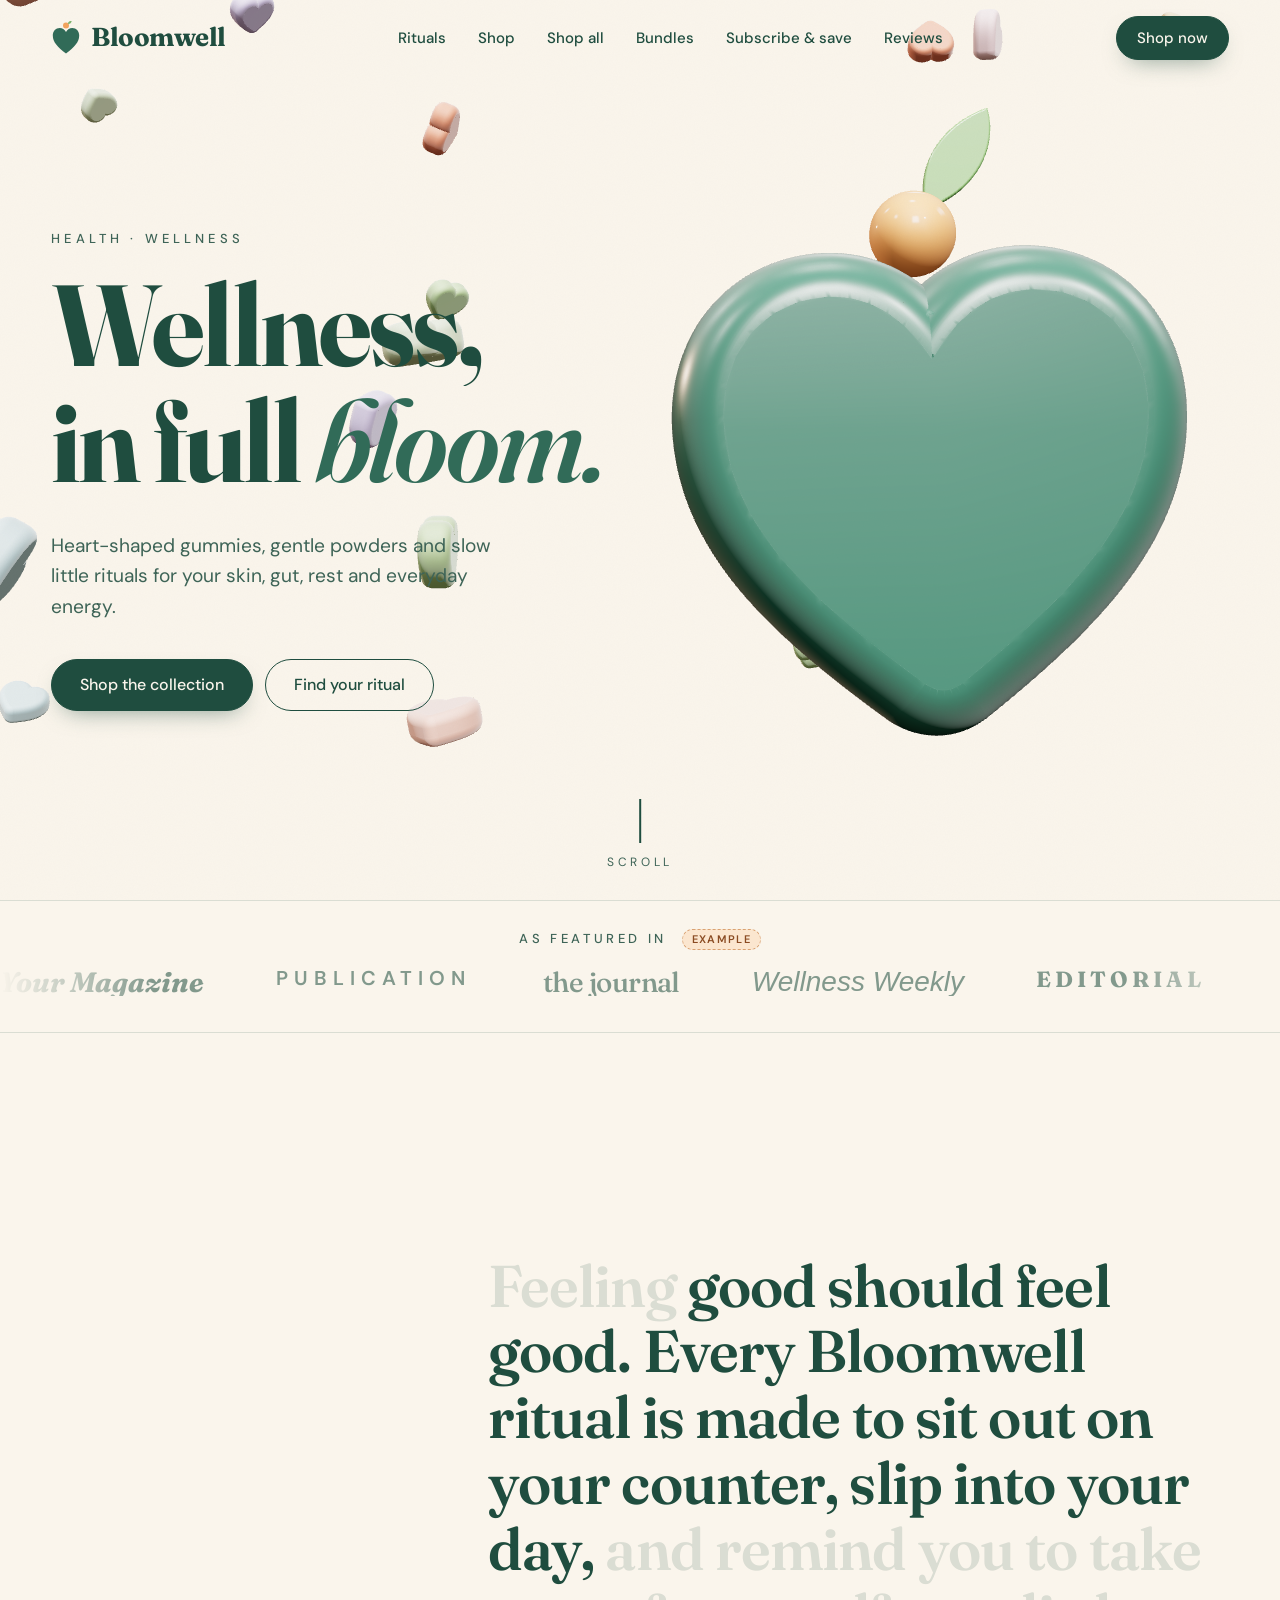
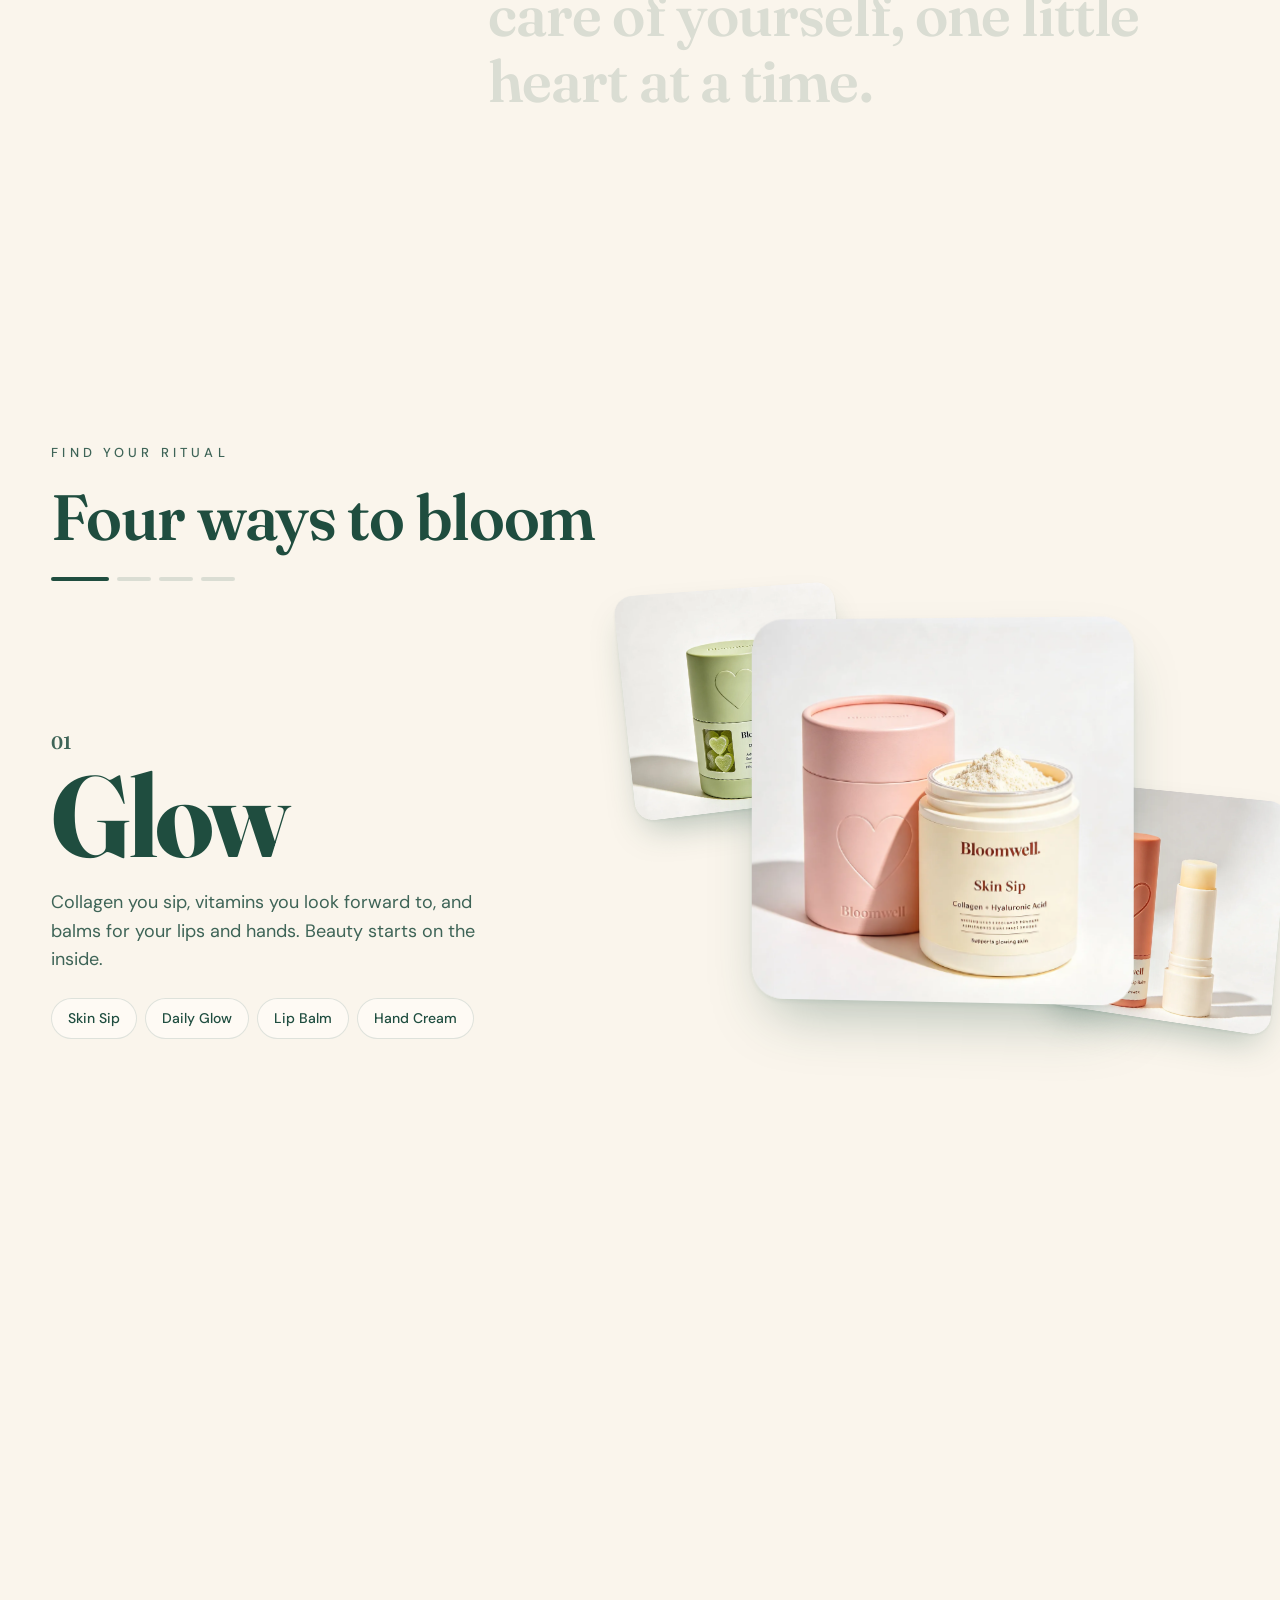
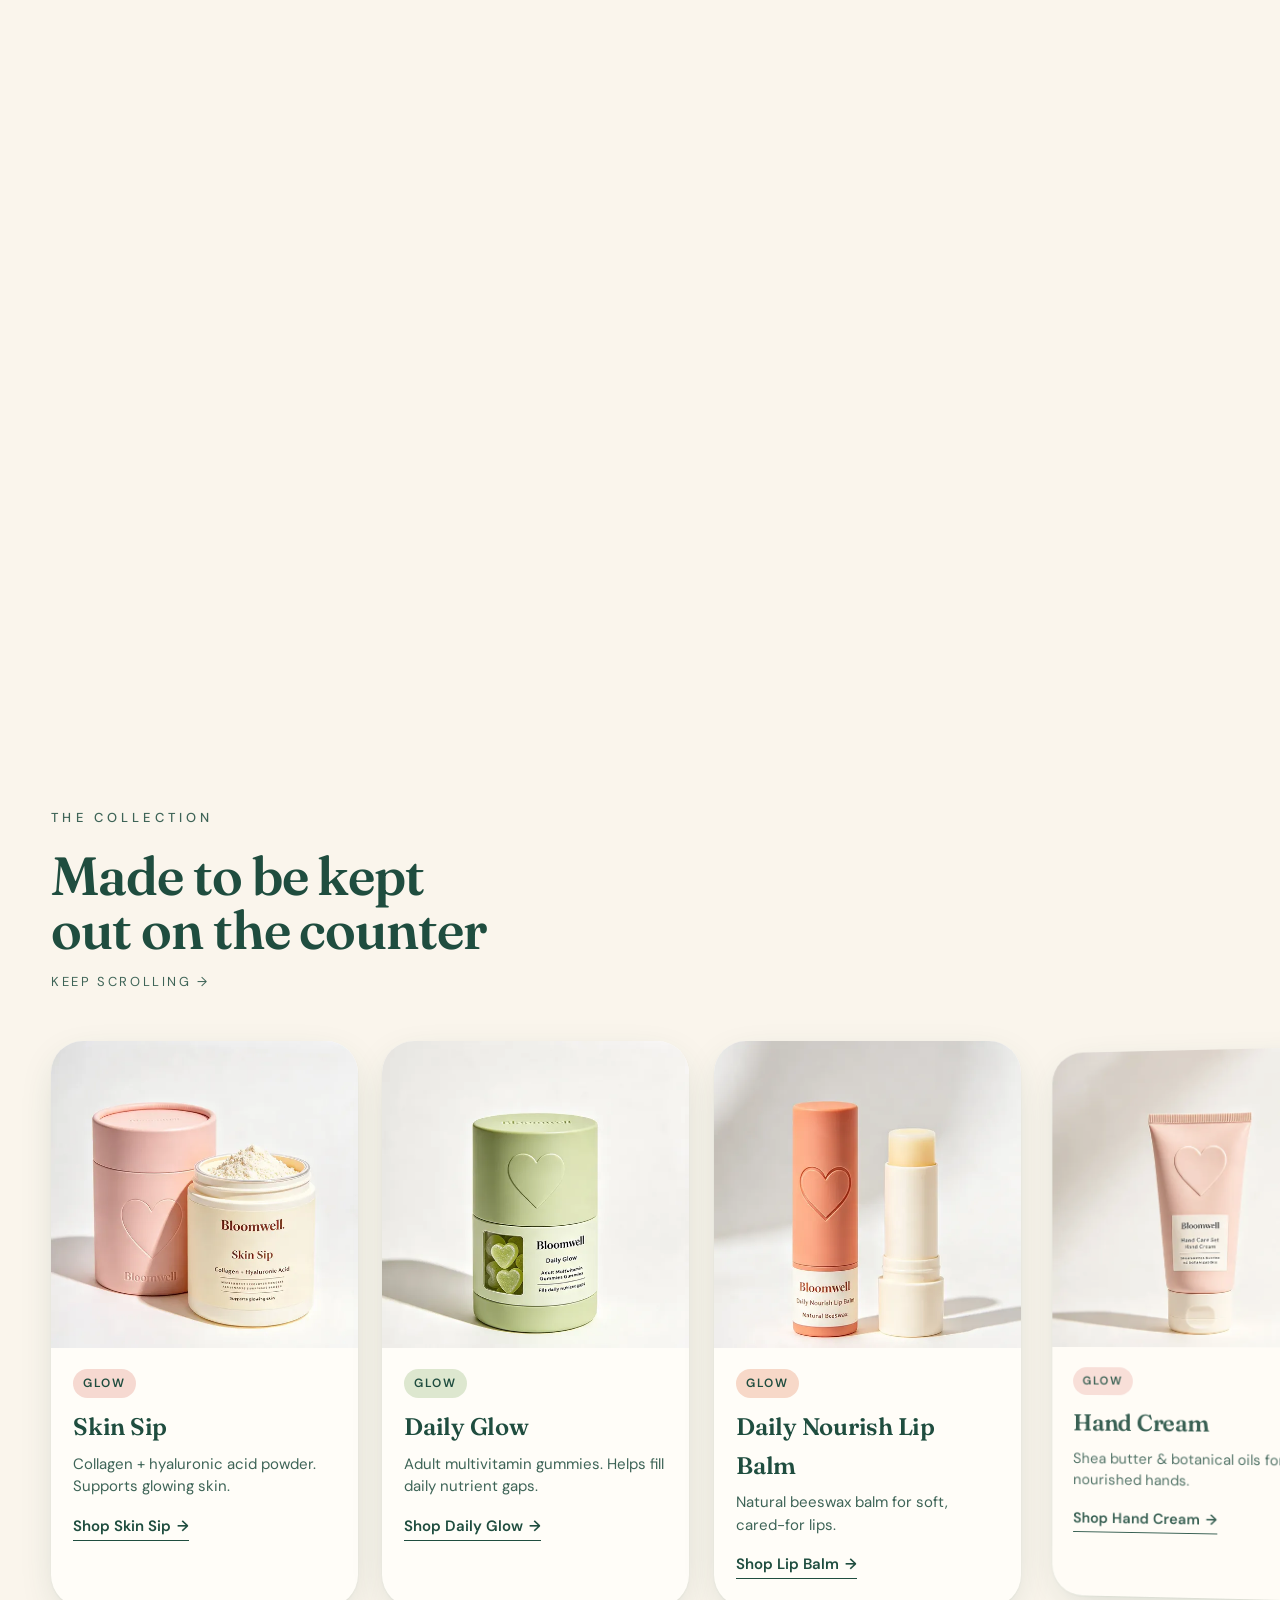
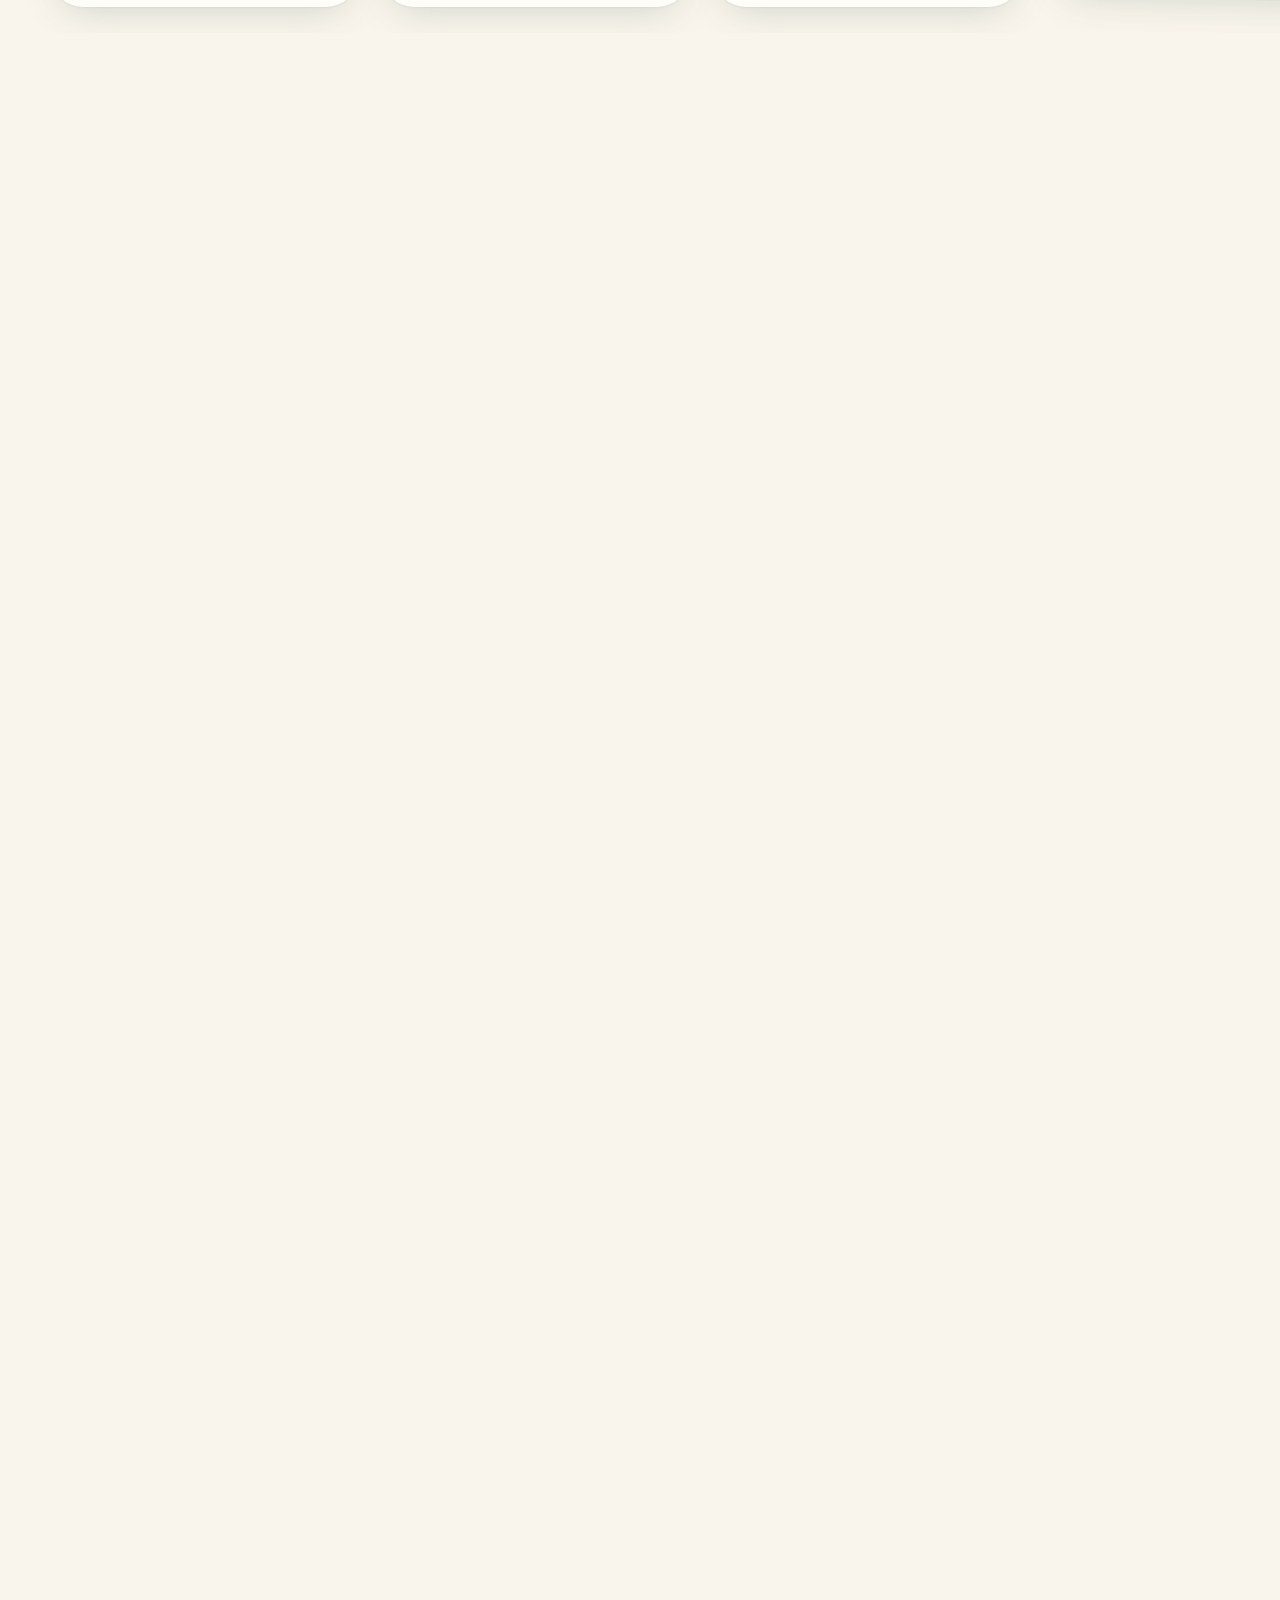
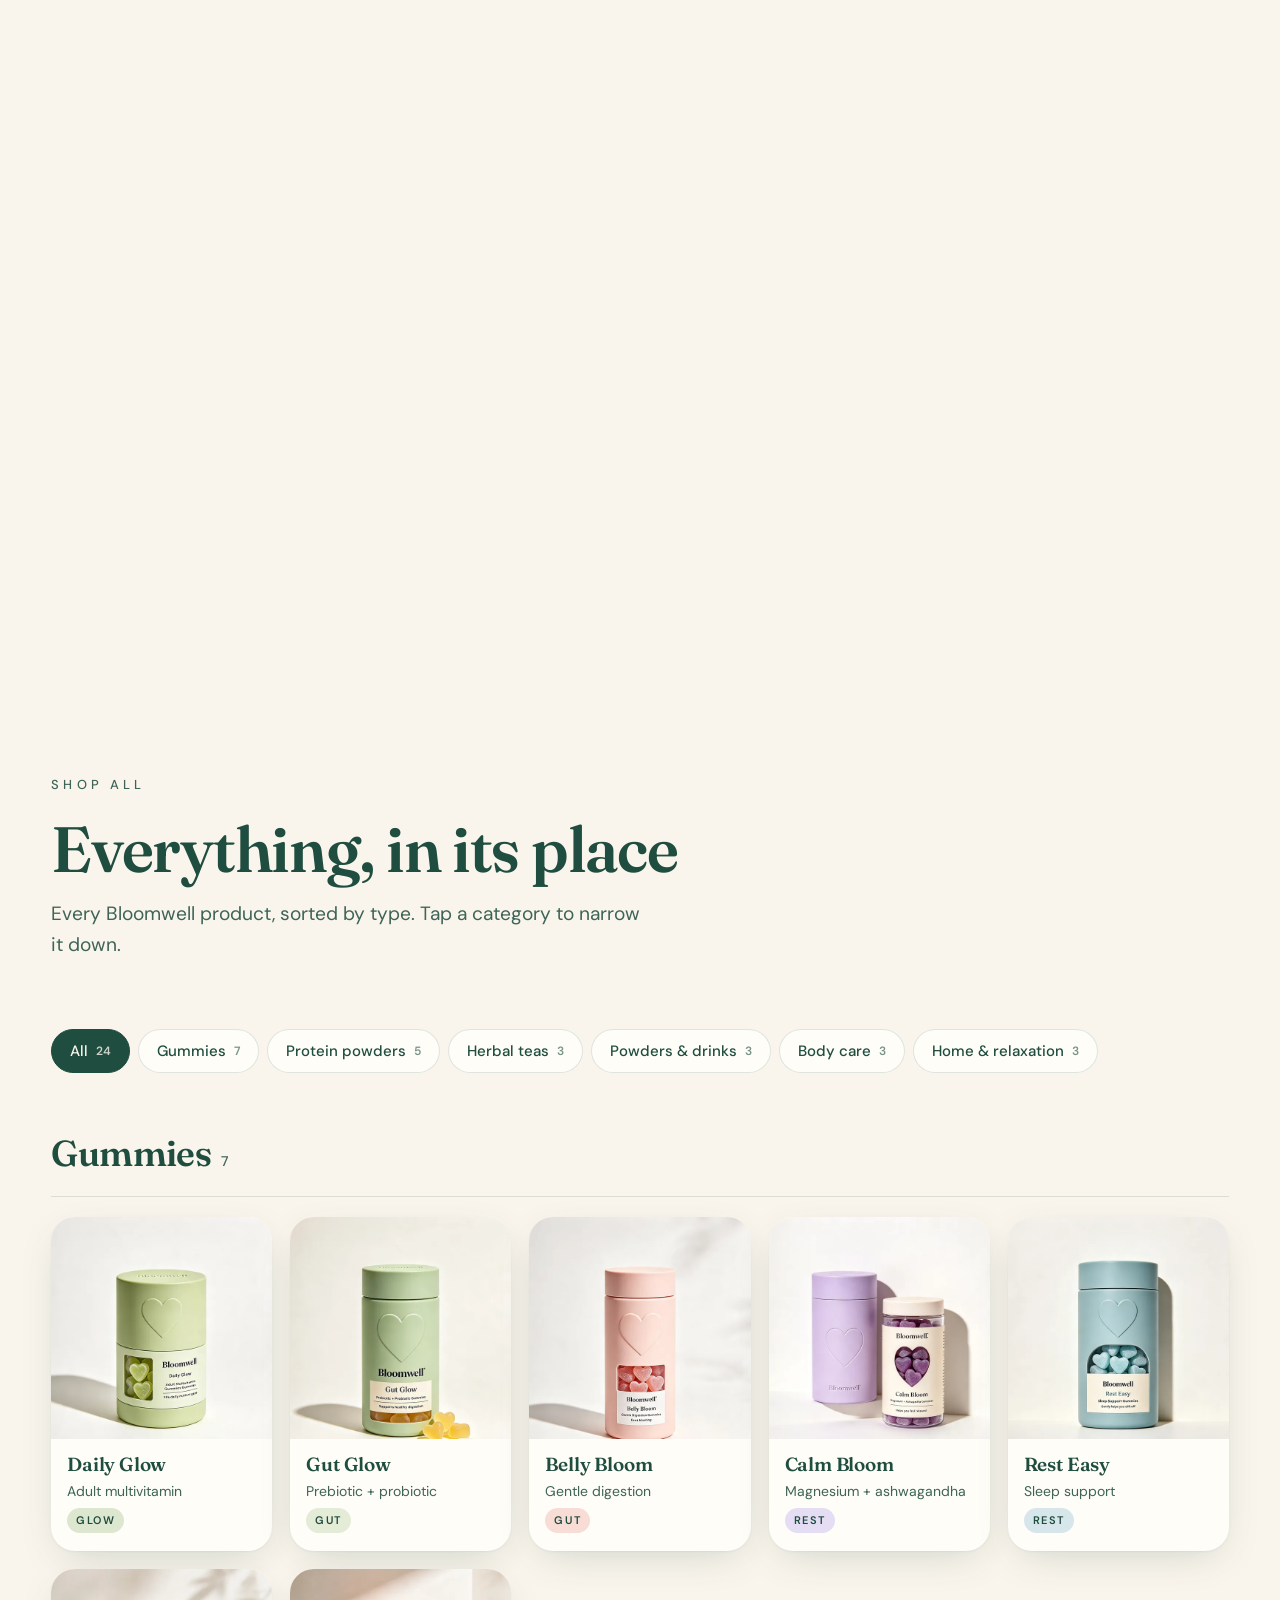
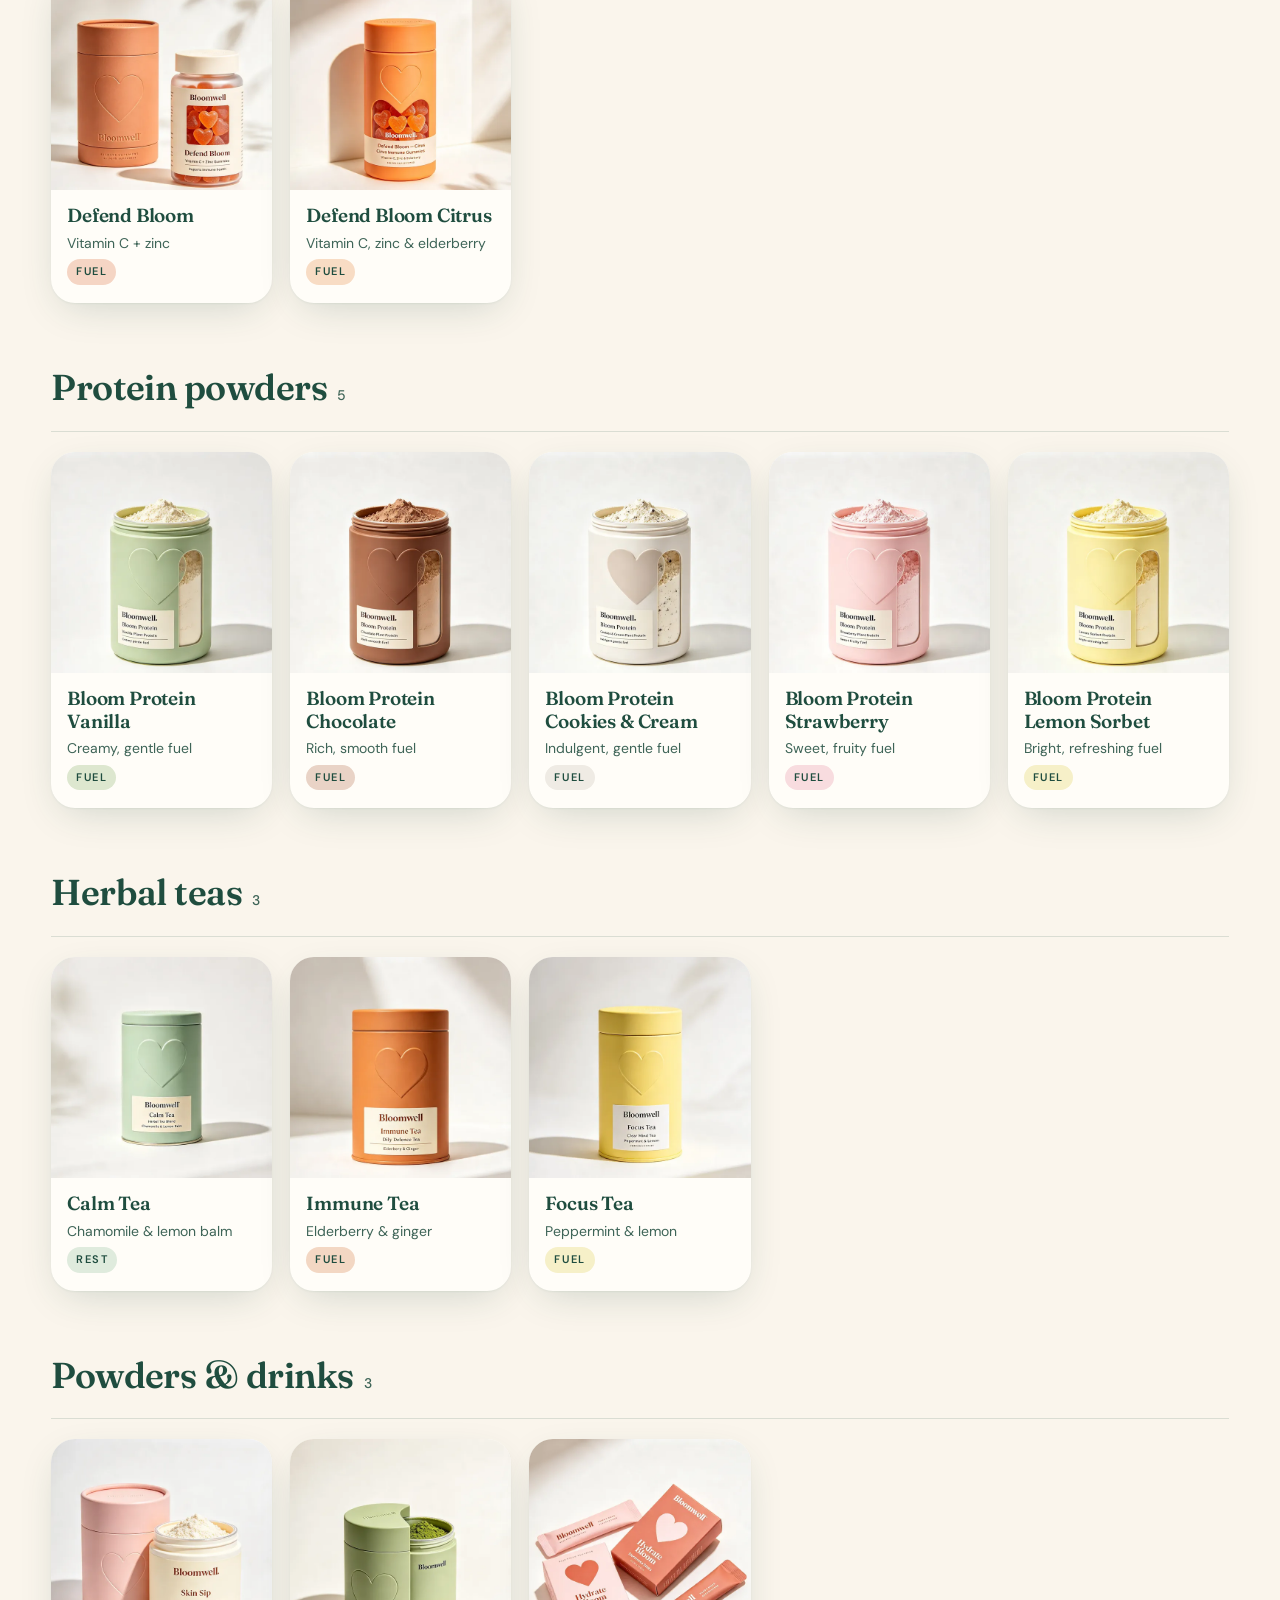
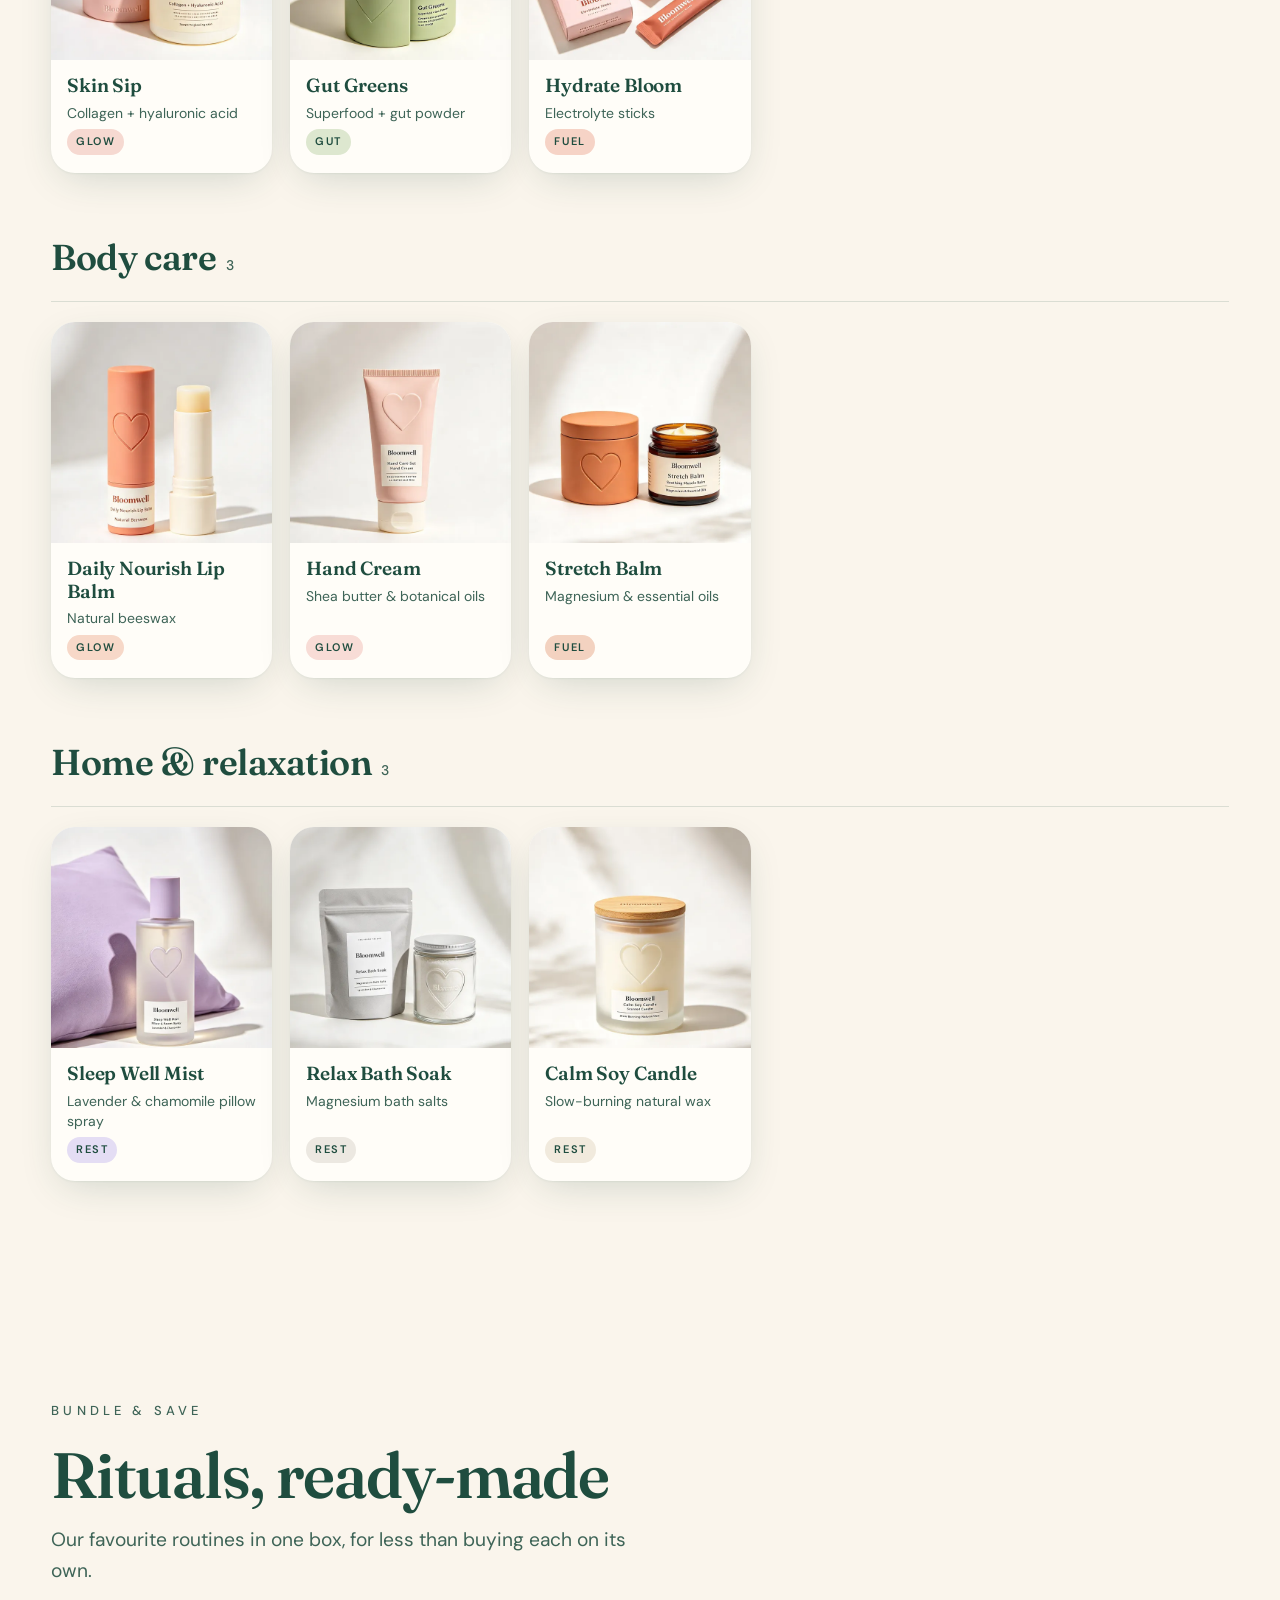
==== commit 79e3b4dc: "Revert: restore rituals section before Shop all Undoes the previous commit at the user's request.  C" ====
--- a/index.html
+++ b/index.html
@@ -39,6 +39,7 @@
       <span></span><span></span>
     </button>
     <nav class="nav" id="primary-nav" aria-label="Primary">
+      <a href="#rituals">Rituals</a>
       <a href="#shop">Shop</a>
       <a href="#shop-all">Shop all</a>
       <a href="#bundles">Bundles</a>
@@ -59,79 +60,11 @@
         </h1>
         <p class="lede">Heart-shaped gummies, gentle powders and slow little rituals for your skin, gut, rest and everyday energy.</p>
         <div class="hero-ctas">
-          <a class="btn" href="#shop-all">Shop all products</a>
-          <a class="btn btn-ghost" href="#bundles">Shop bundles</a>
+          <a class="btn" href="#shop">Shop the collection</a>
+          <a class="btn btn-ghost" href="#rituals">Find your ritual</a>
         </div>
       </div>
       <div class="scroll-cue" aria-hidden="true"><span></span>Scroll</div>
-    </section>
-
-    <!-- SHOP ALL — every product, grouped by type -->
-    <section class="shop-all" id="shop-all" data-preset="shopall" aria-labelledby="shop-all-title">
-      <div class="section-head">
-        <p class="eyebrow">Shop all</p>
-        <h2 id="shop-all-title" class="h2">Everything, in its place</h2>
-        <p class="lede">Every Bloomwell product, sorted by type. Tap a category to narrow it down.</p>
-      </div>
-      <div class="sa-filters-wrap">
-        <div class="sa-filters" role="group" aria-label="Filter products by type"><button type="button" class="sa-filter" data-filter="all" aria-pressed="true">All <span>24</span></button><button type="button" class="sa-filter" data-filter="gummies" aria-pressed="false">Gummies <span>7</span></button><button type="button" class="sa-filter" data-filter="protein" aria-pressed="false">Protein powders <span>5</span></button><button type="button" class="sa-filter" data-filter="teas" aria-pressed="false">Herbal teas <span>3</span></button><button type="button" class="sa-filter" data-filter="powders" aria-pressed="false">Powders &amp; drinks <span>3</span></button><button type="button" class="sa-filter" data-filter="body" aria-pressed="false">Body care <span>3</span></button><button type="button" class="sa-filter" data-filter="home" aria-pressed="false">Home &amp; relaxation <span>3</span></button></div>
-      </div>
-      <div class="sa-groups" aria-live="polite">
-        <div class="sa-group" data-group="gummies">
-          <h3 class="sa-heading">Gummies <span>7</span></h3>
-          <ul class="sa-grid" role="list">
-            <li class="sa-card" style="--tint:#DDE7CF"><div class="sa-link"><div class="sa-media"><img src="assets/img/products/daily-glow-sm.webp" alt="" width="600" height="600" loading="lazy"></div><div class="sa-body"><h4>Daily Glow</h4><p>Adult multivitamin</p><span class="tag">Glow</span></div></div></li>
-            <li class="sa-card" style="--tint:#E4EBD6"><div class="sa-link"><div class="sa-media"><img src="assets/img/products/gut-glow-sm.webp" alt="" width="600" height="600" loading="lazy"></div><div class="sa-body"><h4>Gut Glow</h4><p>Prebiotic + probiotic</p><span class="tag">Gut</span></div></div></li>
-            <li class="sa-card" style="--tint:#F8DCD6"><div class="sa-link"><div class="sa-media"><img src="assets/img/products/belly-bloom-sm.webp" alt="" width="600" height="600" loading="lazy"></div><div class="sa-body"><h4>Belly Bloom</h4><p>Gentle digestion</p><span class="tag">Gut</span></div></div></li>
-            <li class="sa-card" style="--tint:#E4DDF4"><div class="sa-link"><div class="sa-media"><img src="assets/img/products/calm-bloom-sm.webp" alt="" width="600" height="600" loading="lazy"></div><div class="sa-body"><h4>Calm Bloom</h4><p>Magnesium + ashwagandha</p><span class="tag">Rest</span></div></div></li>
-            <li class="sa-card" style="--tint:#D7E6EA"><div class="sa-link"><div class="sa-media"><img src="assets/img/products/rest-easy-sm.webp" alt="" width="600" height="600" loading="lazy"></div><div class="sa-body"><h4>Rest Easy</h4><p>Sleep support</p><span class="tag">Rest</span></div></div></li>
-            <li class="sa-card" style="--tint:#F5D5C4"><div class="sa-link"><div class="sa-media"><img src="assets/img/products/defend-bloom-sm.webp" alt="" width="600" height="600" loading="lazy"></div><div class="sa-body"><h4>Defend Bloom</h4><p>Vitamin C + zinc</p><span class="tag">Fuel</span></div></div></li>
-            <li class="sa-card" style="--tint:#F8DCC4"><div class="sa-link"><div class="sa-media"><img src="assets/img/products/defend-citrus-sm.webp" alt="" width="600" height="600" loading="lazy"></div><div class="sa-body"><h4>Defend Bloom Citrus</h4><p>Vitamin C, zinc &amp; elderberry</p><span class="tag">Fuel</span></div></div></li>
-          </ul>
-        </div>
-        <div class="sa-group" data-group="protein">
-          <h3 class="sa-heading">Protein powders <span>5</span></h3>
-          <ul class="sa-grid" role="list">
-            <li class="sa-card" style="--tint:#DDE7CF"><div class="sa-link"><div class="sa-media"><img src="assets/img/products/bloom-protein-sm.webp" alt="" width="600" height="600" loading="lazy"></div><div class="sa-body"><h4>Bloom Protein Vanilla</h4><p>Creamy, gentle fuel</p><span class="tag">Fuel</span></div></div></li>
-            <li class="sa-card" style="--tint:#E9D3C6"><div class="sa-link"><div class="sa-media"><img src="assets/img/products/protein-chocolate-sm.webp" alt="" width="600" height="600" loading="lazy"></div><div class="sa-body"><h4>Bloom Protein Chocolate</h4><p>Rich, smooth fuel</p><span class="tag">Fuel</span></div></div></li>
-            <li class="sa-card" style="--tint:#EFEBE4"><div class="sa-link"><div class="sa-media"><img src="assets/img/products/protein-cookies-sm.webp" alt="" width="600" height="600" loading="lazy"></div><div class="sa-body"><h4>Bloom Protein Cookies &amp; Cream</h4><p>Indulgent, gentle fuel</p><span class="tag">Fuel</span></div></div></li>
-            <li class="sa-card" style="--tint:#F8DCDF"><div class="sa-link"><div class="sa-media"><img src="assets/img/products/protein-strawberry-sm.webp" alt="" width="600" height="600" loading="lazy"></div><div class="sa-body"><h4>Bloom Protein Strawberry</h4><p>Sweet, fruity fuel</p><span class="tag">Fuel</span></div></div></li>
-            <li class="sa-card" style="--tint:#F6F0C8"><div class="sa-link"><div class="sa-media"><img src="assets/img/products/protein-lemon-sm.webp" alt="" width="600" height="600" loading="lazy"></div><div class="sa-body"><h4>Bloom Protein Lemon Sorbet</h4><p>Bright, refreshing fuel</p><span class="tag">Fuel</span></div></div></li>
-          </ul>
-        </div>
-        <div class="sa-group" data-group="teas">
-          <h3 class="sa-heading">Herbal teas <span>3</span></h3>
-          <ul class="sa-grid" role="list">
-            <li class="sa-card" style="--tint:#DFEBDD"><div class="sa-link"><div class="sa-media"><img src="assets/img/products/calm-tea-sm.webp" alt="" width="600" height="600" loading="lazy"></div><div class="sa-body"><h4>Calm Tea</h4><p>Chamomile &amp; lemon balm</p><span class="tag">Rest</span></div></div></li>
-            <li class="sa-card" style="--tint:#F3D7C3"><div class="sa-link"><div class="sa-media"><img src="assets/img/products/immune-tea-sm.webp" alt="" width="600" height="600" loading="lazy"></div><div class="sa-body"><h4>Immune Tea</h4><p>Elderberry &amp; ginger</p><span class="tag">Fuel</span></div></div></li>
-            <li class="sa-card" style="--tint:#F6F0C8"><div class="sa-link"><div class="sa-media"><img src="assets/img/products/focus-tea-sm.webp" alt="" width="600" height="600" loading="lazy"></div><div class="sa-body"><h4>Focus Tea</h4><p>Peppermint &amp; lemon</p><span class="tag">Fuel</span></div></div></li>
-          </ul>
-        </div>
-        <div class="sa-group" data-group="powders">
-          <h3 class="sa-heading">Powders &amp; drinks <span>3</span></h3>
-          <ul class="sa-grid" role="list">
-            <li class="sa-card" style="--tint:#F6D9D1"><div class="sa-link"><div class="sa-media"><img src="assets/img/products/skin-sip-sm.webp" alt="" width="600" height="600" loading="lazy"></div><div class="sa-body"><h4>Skin Sip</h4><p>Collagen + hyaluronic acid</p><span class="tag">Glow</span></div></div></li>
-            <li class="sa-card" style="--tint:#DDE7CF"><div class="sa-link"><div class="sa-media"><img src="assets/img/products/gut-greens-sm.webp" alt="" width="600" height="600" loading="lazy"></div><div class="sa-body"><h4>Gut Greens</h4><p>Superfood + gut powder</p><span class="tag">Gut</span></div></div></li>
-            <li class="sa-card" style="--tint:#F6D3C6"><div class="sa-link"><div class="sa-media"><img src="assets/img/products/hydrate-bloom-sm.webp" alt="" width="600" height="600" loading="lazy"></div><div class="sa-body"><h4>Hydrate Bloom</h4><p>Electrolyte sticks</p><span class="tag">Fuel</span></div></div></li>
-          </ul>
-        </div>
-        <div class="sa-group" data-group="body">
-          <h3 class="sa-heading">Body care <span>3</span></h3>
-          <ul class="sa-grid" role="list">
-            <li class="sa-card" style="--tint:#F7D8C8"><div class="sa-link"><div class="sa-media"><img src="assets/img/products/lip-balm-sm.webp" alt="" width="600" height="600" loading="lazy"></div><div class="sa-body"><h4>Daily Nourish Lip Balm</h4><p>Natural beeswax</p><span class="tag">Glow</span></div></div></li>
-            <li class="sa-card" style="--tint:#F8DCD6"><div class="sa-link"><div class="sa-media"><img src="assets/img/products/hand-cream-sm.webp" alt="" width="600" height="600" loading="lazy"></div><div class="sa-body"><h4>Hand Cream</h4><p>Shea butter &amp; botanical oils</p><span class="tag">Glow</span></div></div></li>
-            <li class="sa-card" style="--tint:#F3D2C0"><div class="sa-link"><div class="sa-media"><img src="assets/img/products/stretch-balm-sm.webp" alt="" width="600" height="600" loading="lazy"></div><div class="sa-body"><h4>Stretch Balm</h4><p>Magnesium &amp; essential oils</p><span class="tag">Fuel</span></div></div></li>
-          </ul>
-        </div>
-        <div class="sa-group" data-group="home">
-          <h3 class="sa-heading">Home &amp; relaxation <span>3</span></h3>
-          <ul class="sa-grid" role="list">
-            <li class="sa-card" style="--tint:#E4DDF4"><div class="sa-link"><div class="sa-media"><img src="assets/img/products/sleep-mist-sm.webp" alt="" width="600" height="600" loading="lazy"></div><div class="sa-body"><h4>Sleep Well Mist</h4><p>Lavender &amp; chamomile pillow spray</p><span class="tag">Rest</span></div></div></li>
-            <li class="sa-card" style="--tint:#ECE8E1"><div class="sa-link"><div class="sa-media"><img src="assets/img/products/bath-soak-sm.webp" alt="" width="600" height="600" loading="lazy"></div><div class="sa-body"><h4>Relax Bath Soak</h4><p>Magnesium bath salts</p><span class="tag">Rest</span></div></div></li>
-            <li class="sa-card" style="--tint:#F1EADD"><div class="sa-link"><div class="sa-media"><img src="assets/img/products/calm-candle-sm.webp" alt="" width="600" height="600" loading="lazy"></div><div class="sa-body"><h4>Calm Soy Candle</h4><p>Slow-burning natural wax</p><span class="tag">Rest</span></div></div></li>
-          </ul>
-        </div>
-      </div>
     </section>
 
     <!-- PRESS — EXAMPLE: replace each placeholder with a real publication that featured Bloomwell -->
@@ -150,6 +83,69 @@
       <p class="manifesto-text" data-split>
         Feeling good should feel good. Every Bloomwell ritual is made to sit out on your counter, slip into your day, and remind you to take care of yourself, one little heart at a time.
       </p>
+    </section>
+
+    <!-- RITUALS (pinned) -->
+    <section class="rituals" id="rituals" aria-labelledby="rituals-title">
+      <div class="rituals-pin">
+        <div class="rituals-head">
+          <p class="eyebrow">Find your ritual</p>
+          <h2 id="rituals-title" class="h2">Four ways to bloom</h2>
+          <ol class="ritual-progress" aria-hidden="true">
+            <li class="is-active"></li><li></li><li></li><li></li>
+          </ol>
+        </div>
+
+        <div class="ritual-panels">
+          <article class="ritual is-active" data-ritual="glow">
+            <span class="ritual-num">01</span>
+            <h3 class="ritual-name">Glow</h3>
+            <p class="ritual-desc">Collagen you sip, vitamins you look forward to, and balms for your lips and hands. Beauty starts on the inside.</p>
+            <ul class="chips"><li>Skin Sip</li><li>Daily Glow</li><li>Lip Balm</li><li>Hand Cream</li></ul>
+          </article>
+          <article class="ritual" data-ritual="gut">
+            <span class="ritual-num">02</span>
+            <h3 class="ritual-name">Gut</h3>
+            <p class="ritual-desc">A scoop of greens, a daily pre and probiotic, and gentle gummies for days you need them. Happy belly, happy you.</p>
+            <ul class="chips"><li>Gut Greens</li><li>Gut Glow</li><li>Belly Bloom</li></ul>
+          </article>
+          <article class="ritual" data-ritual="rest">
+            <span class="ritual-num">03</span>
+            <h3 class="ritual-name">Rest</h3>
+            <p class="ritual-desc">Magnesium and ashwagandha to unwind, a cup of calm tea, a mist for your pillow and gummies to drift off. Your evening, softened.</p>
+            <ul class="chips"><li>Calm Bloom</li><li>Rest Easy</li><li>Calm Tea</li><li>Sleep Well Mist</li><li>Bath Soak</li><li>Candle</li></ul>
+          </article>
+          <article class="ritual" data-ritual="fuel">
+            <span class="ritual-num">04</span>
+            <h3 class="ritual-name">Fuel</h3>
+            <p class="ritual-desc">Electrolytes for busy days, plant protein in five flavors, immune and focus teas, vitamin C and zinc, and a balm for after the stretch.</p>
+            <ul class="chips"><li>Hydrate Bloom</li><li>Bloom Protein</li><li>Defend Bloom</li><li>Immune Tea</li><li>Focus Tea</li><li>Stretch Balm</li></ul>
+          </article>
+        </div>
+
+        <div class="ritual-stage">
+          <div class="fan is-active" data-ritual="glow">
+            <img data-pos="0" src="assets/img/products/daily-glow.webp" alt="Daily Glow" width="1200" height="1200">
+            <img data-pos="1" src="assets/img/products/lip-balm.webp" alt="Lip Balm" width="1200" height="1200">
+            <img data-pos="2" src="assets/img/products/skin-sip.webp" alt="Skin Sip" width="1200" height="1200">
+          </div>
+          <div class="fan" data-ritual="gut">
+            <img data-pos="0" src="assets/img/products/belly-bloom.webp" alt="Belly Bloom" width="1200" height="1200" loading="lazy">
+            <img data-pos="1" src="assets/img/products/gut-glow.webp" alt="Gut Glow" width="1200" height="1200" loading="lazy">
+            <img data-pos="2" src="assets/img/products/gut-greens.webp" alt="Gut Greens" width="1200" height="1200" loading="lazy">
+          </div>
+          <div class="fan" data-ritual="rest">
+            <img data-pos="0" src="assets/img/products/sleep-mist.webp" alt="Sleep Well Mist" width="1200" height="1200" loading="lazy">
+            <img data-pos="1" src="assets/img/products/rest-easy.webp" alt="Rest Easy" width="1200" height="1200" loading="lazy">
+            <img data-pos="2" src="assets/img/products/calm-bloom.webp" alt="Calm Bloom" width="1200" height="1200" loading="lazy">
+          </div>
+          <div class="fan" data-ritual="fuel">
+            <img data-pos="0" src="assets/img/products/bloom-protein.webp" alt="Bloom Protein" width="1200" height="1200" loading="lazy">
+            <img data-pos="1" src="assets/img/products/stretch-balm.webp" alt="Stretch Balm" width="1200" height="1200" loading="lazy">
+            <img data-pos="2" src="assets/img/products/hydrate-bloom.webp" alt="Hydrate Bloom" width="1200" height="1200" loading="lazy">
+          </div>
+        </div>
+      </div>
     </section>
 
     <!-- SHOP (horizontal) -->
@@ -185,6 +181,74 @@
       </div>
     </section>
 
+    <!-- SHOP ALL — every product, grouped by type -->
+    <section class="shop-all" id="shop-all" data-preset="shopall" aria-labelledby="shop-all-title">
+      <div class="section-head">
+        <p class="eyebrow">Shop all</p>
+        <h2 id="shop-all-title" class="h2">Everything, in its place</h2>
+        <p class="lede">Every Bloomwell product, sorted by type. Tap a category to narrow it down.</p>
+      </div>
+      <div class="sa-filters-wrap">
+        <div class="sa-filters" role="group" aria-label="Filter products by type"><button type="button" class="sa-filter" data-filter="all" aria-pressed="true">All <span>24</span></button><button type="button" class="sa-filter" data-filter="gummies" aria-pressed="false">Gummies <span>7</span></button><button type="button" class="sa-filter" data-filter="protein" aria-pressed="false">Protein powders <span>5</span></button><button type="button" class="sa-filter" data-filter="teas" aria-pressed="false">Herbal teas <span>3</span></button><button type="button" class="sa-filter" data-filter="powders" aria-pressed="false">Powders &amp; drinks <span>3</span></button><button type="button" class="sa-filter" data-filter="body" aria-pressed="false">Body care <span>3</span></button><button type="button" class="sa-filter" data-filter="home" aria-pressed="false">Home &amp; relaxation <span>3</span></button></div>
+      </div>
+      <div class="sa-groups" aria-live="polite">
+        <div class="sa-group" data-group="gummies">
+          <h3 class="sa-heading">Gummies <span>7</span></h3>
+          <ul class="sa-grid" role="list">
+            <li class="sa-card" style="--tint:#DDE7CF"><div class="sa-link"><div class="sa-media"><img src="assets/img/products/daily-glow-sm.webp" alt="" width="600" height="600" loading="lazy"></div><div class="sa-body"><h4>Daily Glow</h4><p>Adult multivitamin</p><span class="tag">Glow</span></div></div></li>
+            <li class="sa-card" style="--tint:#E4EBD6"><div class="sa-link"><div class="sa-media"><img src="assets/img/products/gut-glow-sm.webp" alt="" width="600" height="600" loading="lazy"></div><div class="sa-body"><h4>Gut Glow</h4><p>Prebiotic + probiotic</p><span class="tag">Gut</span></div></div></li>
+            <li class="sa-card" style="--tint:#F8DCD6"><div class="sa-link"><div class="sa-media"><img src="assets/img/products/belly-bloom-sm.webp" alt="" width="600" height="600" loading="lazy"></div><div class="sa-body"><h4>Belly Bloom</h4><p>Gentle digestion</p><span class="tag">Gut</span></div></div></li>
+            <li class="sa-card" style="--tint:#E4DDF4"><div class="sa-link"><div class="sa-media"><img src="assets/img/products/calm-bloom-sm.webp" alt="" width="600" height="600" loading="lazy"></div><div class="sa-body"><h4>Calm Bloom</h4><p>Magnesium + ashwagandha</p><span class="tag">Rest</span></div></div></li>
+            <li class="sa-card" style="--tint:#D7E6EA"><div class="sa-link"><div class="sa-media"><img src="assets/img/products/rest-easy-sm.webp" alt="" width="600" height="600" loading="lazy"></div><div class="sa-body"><h4>Rest Easy</h4><p>Sleep support</p><span class="tag">Rest</span></div></div></li>
+            <li class="sa-card" style="--tint:#F5D5C4"><div class="sa-link"><div class="sa-media"><img src="assets/img/products/defend-bloom-sm.webp" alt="" width="600" height="600" loading="lazy"></div><div class="sa-body"><h4>Defend Bloom</h4><p>Vitamin C + zinc</p><span class="tag">Fuel</span></div></div></li>
+            <li class="sa-card" style="--tint:#F8DCC4"><div class="sa-link"><div class="sa-media"><img src="assets/img/products/defend-citrus-sm.webp" alt="" width="600" height="600" loading="lazy"></div><div class="sa-body"><h4>Defend Bloom Citrus</h4><p>Vitamin C, zinc &amp; elderberry</p><span class="tag">Fuel</span></div></div></li>
+          </ul>
+        </div>
+        <div class="sa-group" data-group="protein">
+          <h3 class="sa-heading">Protein powders <span>5</span></h3>
+          <ul class="sa-grid" role="list">
+            <li class="sa-card" style="--tint:#DDE7CF"><div class="sa-link"><div class="sa-media"><img src="assets/img/products/bloom-protein-sm.webp" alt="" width="600" height="600" loading="lazy"></div><div class="sa-body"><h4>Bloom Protein Vanilla</h4><p>Creamy, gentle fuel</p><span class="tag">Fuel</span></div></div></li>
+            <li class="sa-card" style="--tint:#E9D3C6"><div class="sa-link"><div class="sa-media"><img src="assets/img/products/protein-chocolate-sm.webp" alt="" width="600" height="600" loading="lazy"></div><div class="sa-body"><h4>Bloom Protein Chocolate</h4><p>Rich, smooth fuel</p><span class="tag">Fuel</span></div></div></li>
+            <li class="sa-card" style="--tint:#EFEBE4"><div class="sa-link"><div class="sa-media"><img src="assets/img/products/protein-cookies-sm.webp" alt="" width="600" height="600" loading="lazy"></div><div class="sa-body"><h4>Bloom Protein Cookies &amp; Cream</h4><p>Indulgent, gentle fuel</p><span class="tag">Fuel</span></div></div></li>
+            <li class="sa-card" style="--tint:#F8DCDF"><div class="sa-link"><div class="sa-media"><img src="assets/img/products/protein-strawberry-sm.webp" alt="" width="600" height="600" loading="lazy"></div><div class="sa-body"><h4>Bloom Protein Strawberry</h4><p>Sweet, fruity fuel</p><span class="tag">Fuel</span></div></div></li>
+            <li class="sa-card" style="--tint:#F6F0C8"><div class="sa-link"><div class="sa-media"><img src="assets/img/products/protein-lemon-sm.webp" alt="" width="600" height="600" loading="lazy"></div><div class="sa-body"><h4>Bloom Protein Lemon Sorbet</h4><p>Bright, refreshing fuel</p><span class="tag">Fuel</span></div></div></li>
+          </ul>
+        </div>
+        <div class="sa-group" data-group="teas">
+          <h3 class="sa-heading">Herbal teas <span>3</span></h3>
+          <ul class="sa-grid" role="list">
+            <li class="sa-card" style="--tint:#DFEBDD"><div class="sa-link"><div class="sa-media"><img src="assets/img/products/calm-tea-sm.webp" alt="" width="600" height="600" loading="lazy"></div><div class="sa-body"><h4>Calm Tea</h4><p>Chamomile &amp; lemon balm</p><span class="tag">Rest</span></div></div></li>
+            <li class="sa-card" style="--tint:#F3D7C3"><div class="sa-link"><div class="sa-media"><img src="assets/img/products/immune-tea-sm.webp" alt="" width="600" height="600" loading="lazy"></div><div class="sa-body"><h4>Immune Tea</h4><p>Elderberry &amp; ginger</p><span class="tag">Fuel</span></div></div></li>
+            <li class="sa-card" style="--tint:#F6F0C8"><div class="sa-link"><div class="sa-media"><img src="assets/img/products/focus-tea-sm.webp" alt="" width="600" height="600" loading="lazy"></div><div class="sa-body"><h4>Focus Tea</h4><p>Peppermint &amp; lemon</p><span class="tag">Fuel</span></div></div></li>
+          </ul>
+        </div>
+        <div class="sa-group" data-group="powders">
+          <h3 class="sa-heading">Powders &amp; drinks <span>3</span></h3>
+          <ul class="sa-grid" role="list">
+            <li class="sa-card" style="--tint:#F6D9D1"><div class="sa-link"><div class="sa-media"><img src="assets/img/products/skin-sip-sm.webp" alt="" width="600" height="600" loading="lazy"></div><div class="sa-body"><h4>Skin Sip</h4><p>Collagen + hyaluronic acid</p><span class="tag">Glow</span></div></div></li>
+            <li class="sa-card" style="--tint:#DDE7CF"><div class="sa-link"><div class="sa-media"><img src="assets/img/products/gut-greens-sm.webp" alt="" width="600" height="600" loading="lazy"></div><div class="sa-body"><h4>Gut Greens</h4><p>Superfood + gut powder</p><span class="tag">Gut</span></div></div></li>
+            <li class="sa-card" style="--tint:#F6D3C6"><div class="sa-link"><div class="sa-media"><img src="assets/img/products/hydrate-bloom-sm.webp" alt="" width="600" height="600" loading="lazy"></div><div class="sa-body"><h4>Hydrate Bloom</h4><p>Electrolyte sticks</p><span class="tag">Fuel</span></div></div></li>
+          </ul>
+        </div>
+        <div class="sa-group" data-group="body">
+          <h3 class="sa-heading">Body care <span>3</span></h3>
+          <ul class="sa-grid" role="list">
+            <li class="sa-card" style="--tint:#F7D8C8"><div class="sa-link"><div class="sa-media"><img src="assets/img/products/lip-balm-sm.webp" alt="" width="600" height="600" loading="lazy"></div><div class="sa-body"><h4>Daily Nourish Lip Balm</h4><p>Natural beeswax</p><span class="tag">Glow</span></div></div></li>
+            <li class="sa-card" style="--tint:#F8DCD6"><div class="sa-link"><div class="sa-media"><img src="assets/img/products/hand-cream-sm.webp" alt="" width="600" height="600" loading="lazy"></div><div class="sa-body"><h4>Hand Cream</h4><p>Shea butter &amp; botanical oils</p><span class="tag">Glow</span></div></div></li>
+            <li class="sa-card" style="--tint:#F3D2C0"><div class="sa-link"><div class="sa-media"><img src="assets/img/products/stretch-balm-sm.webp" alt="" width="600" height="600" loading="lazy"></div><div class="sa-body"><h4>Stretch Balm</h4><p>Magnesium &amp; essential oils</p><span class="tag">Fuel</span></div></div></li>
+          </ul>
+        </div>
+        <div class="sa-group" data-group="home">
+          <h3 class="sa-heading">Home &amp; relaxation <span>3</span></h3>
+          <ul class="sa-grid" role="list">
+            <li class="sa-card" style="--tint:#E4DDF4"><div class="sa-link"><div class="sa-media"><img src="assets/img/products/sleep-mist-sm.webp" alt="" width="600" height="600" loading="lazy"></div><div class="sa-body"><h4>Sleep Well Mist</h4><p>Lavender &amp; chamomile pillow spray</p><span class="tag">Rest</span></div></div></li>
+            <li class="sa-card" style="--tint:#ECE8E1"><div class="sa-link"><div class="sa-media"><img src="assets/img/products/bath-soak-sm.webp" alt="" width="600" height="600" loading="lazy"></div><div class="sa-body"><h4>Relax Bath Soak</h4><p>Magnesium bath salts</p><span class="tag">Rest</span></div></div></li>
+            <li class="sa-card" style="--tint:#F1EADD"><div class="sa-link"><div class="sa-media"><img src="assets/img/products/calm-candle-sm.webp" alt="" width="600" height="600" loading="lazy"></div><div class="sa-body"><h4>Calm Soy Candle</h4><p>Slow-burning natural wax</p><span class="tag">Rest</span></div></div></li>
+          </ul>
+        </div>
+      </div>
+    </section>
+
     <!-- BUNDLES — prices and discounts are EXAMPLES: set your real prices in data-price / data-compare -->
     <section class="bundles" id="bundles" data-preset="bundles" aria-labelledby="bundles-title">
       <div class="section-head">
@@ -452,7 +516,8 @@
         <span class="brand-word">Bloomwell</span>
       </a>
       <nav class="footer-nav" aria-label="Footer">
-          <a href="#shop">Shop</a>
+        <a href="#rituals">Rituals</a>
+        <a href="#shop">Shop</a>
         <a href="#shop-all">Shop all</a>
         <a href="#bundles">Bundles</a>
         <a href="#subscribe">Subscribe &amp; save</a>
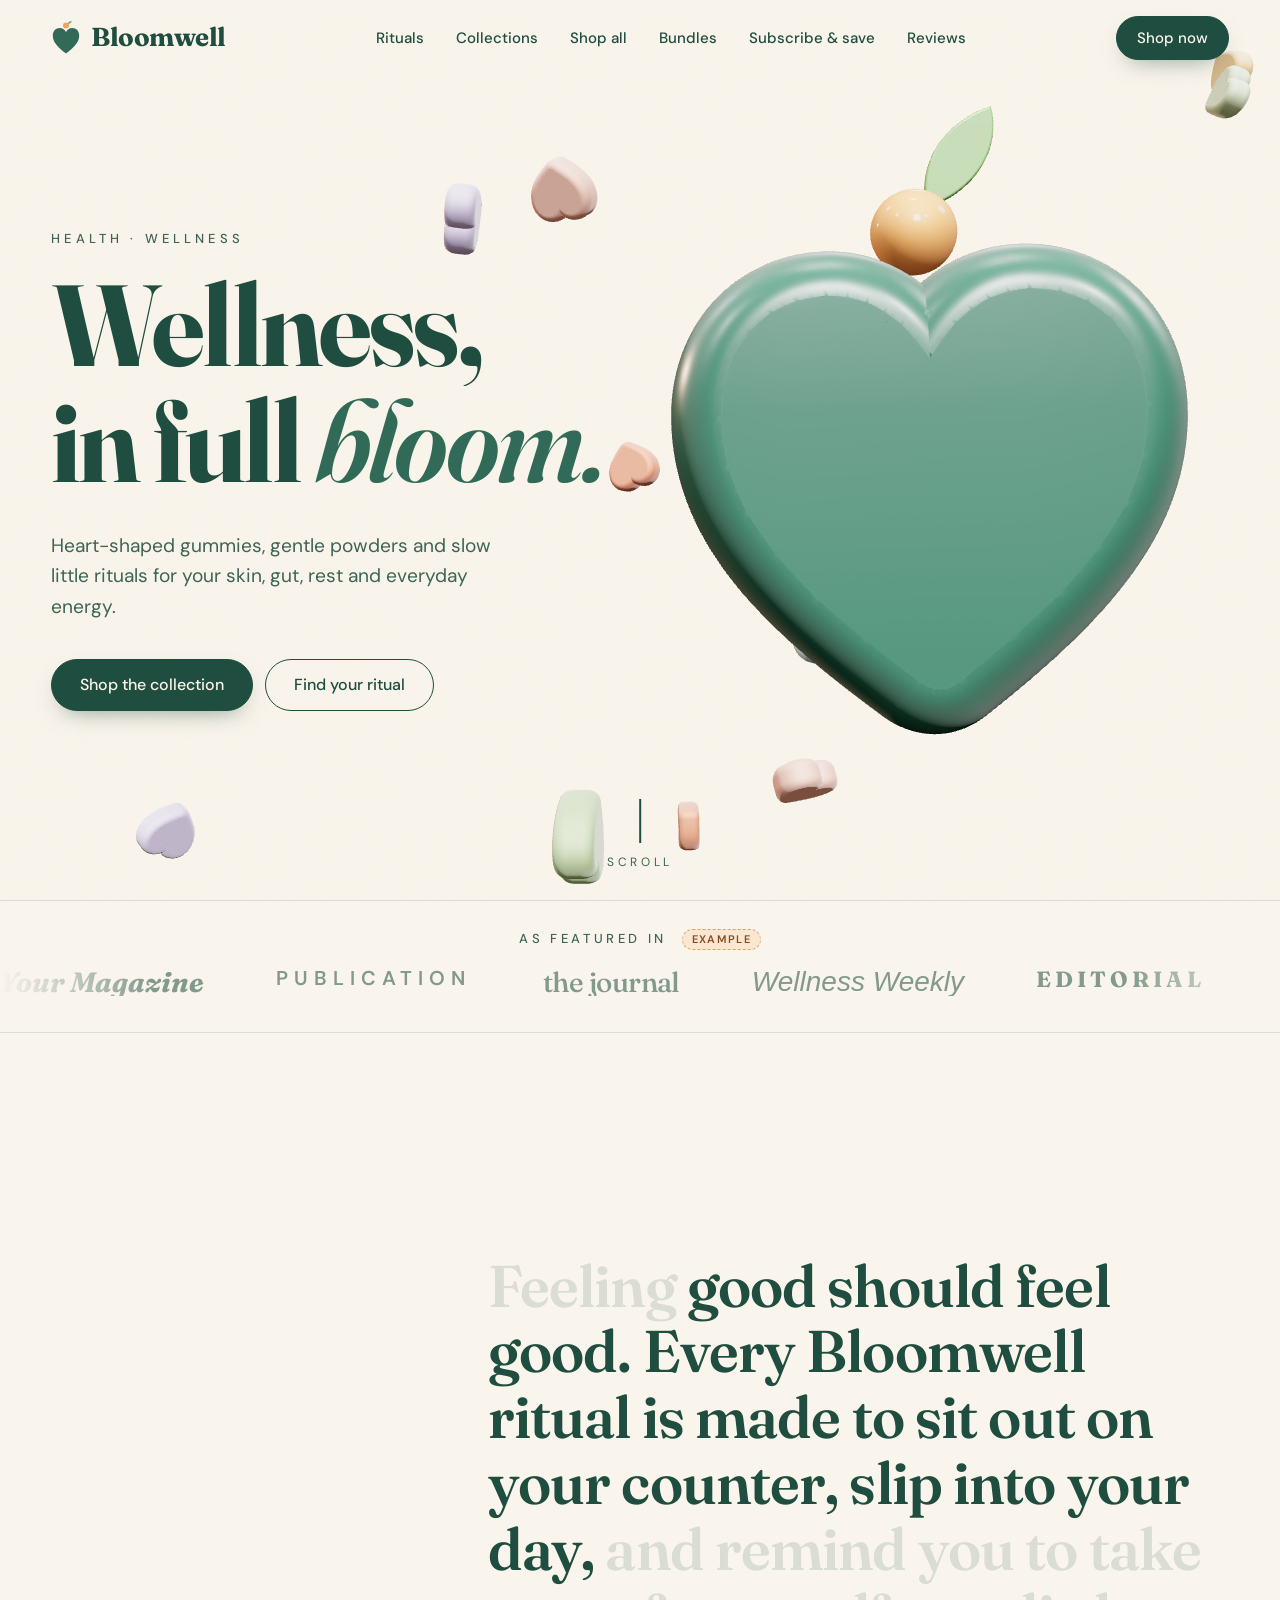
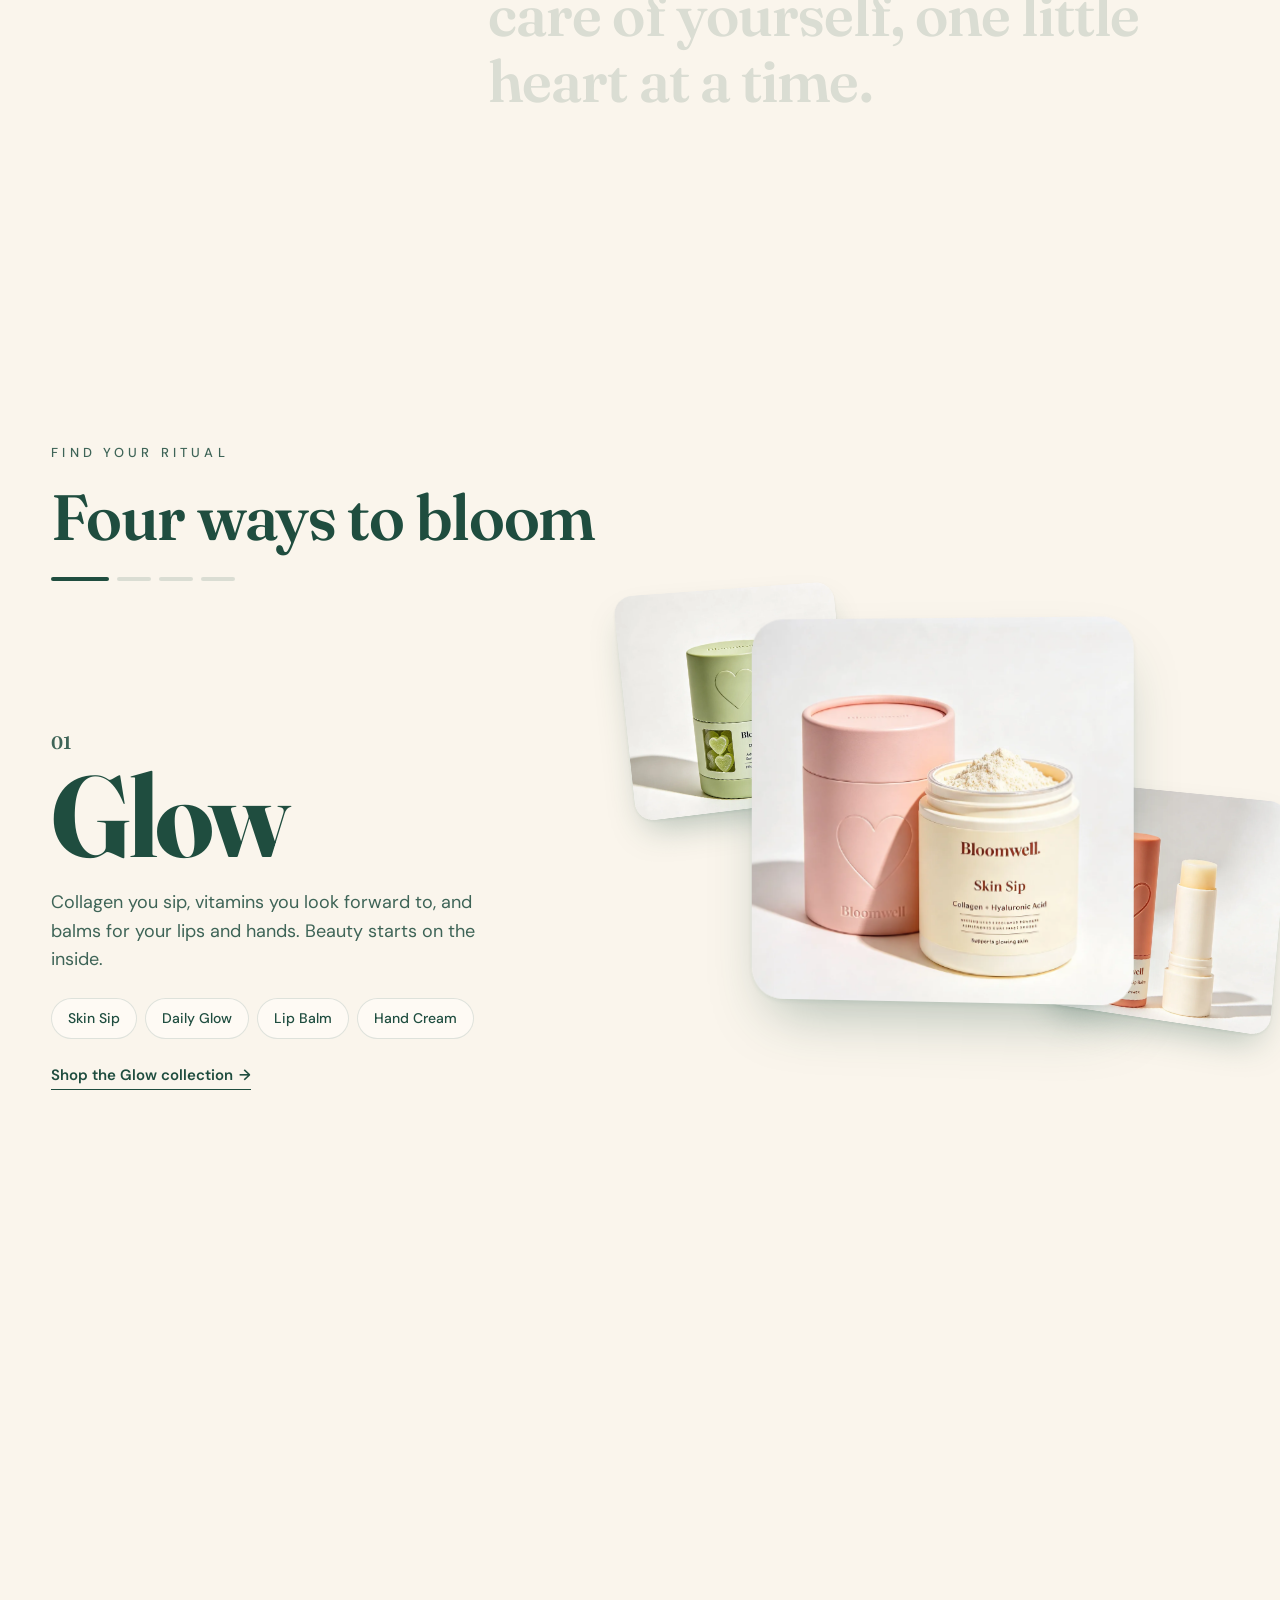
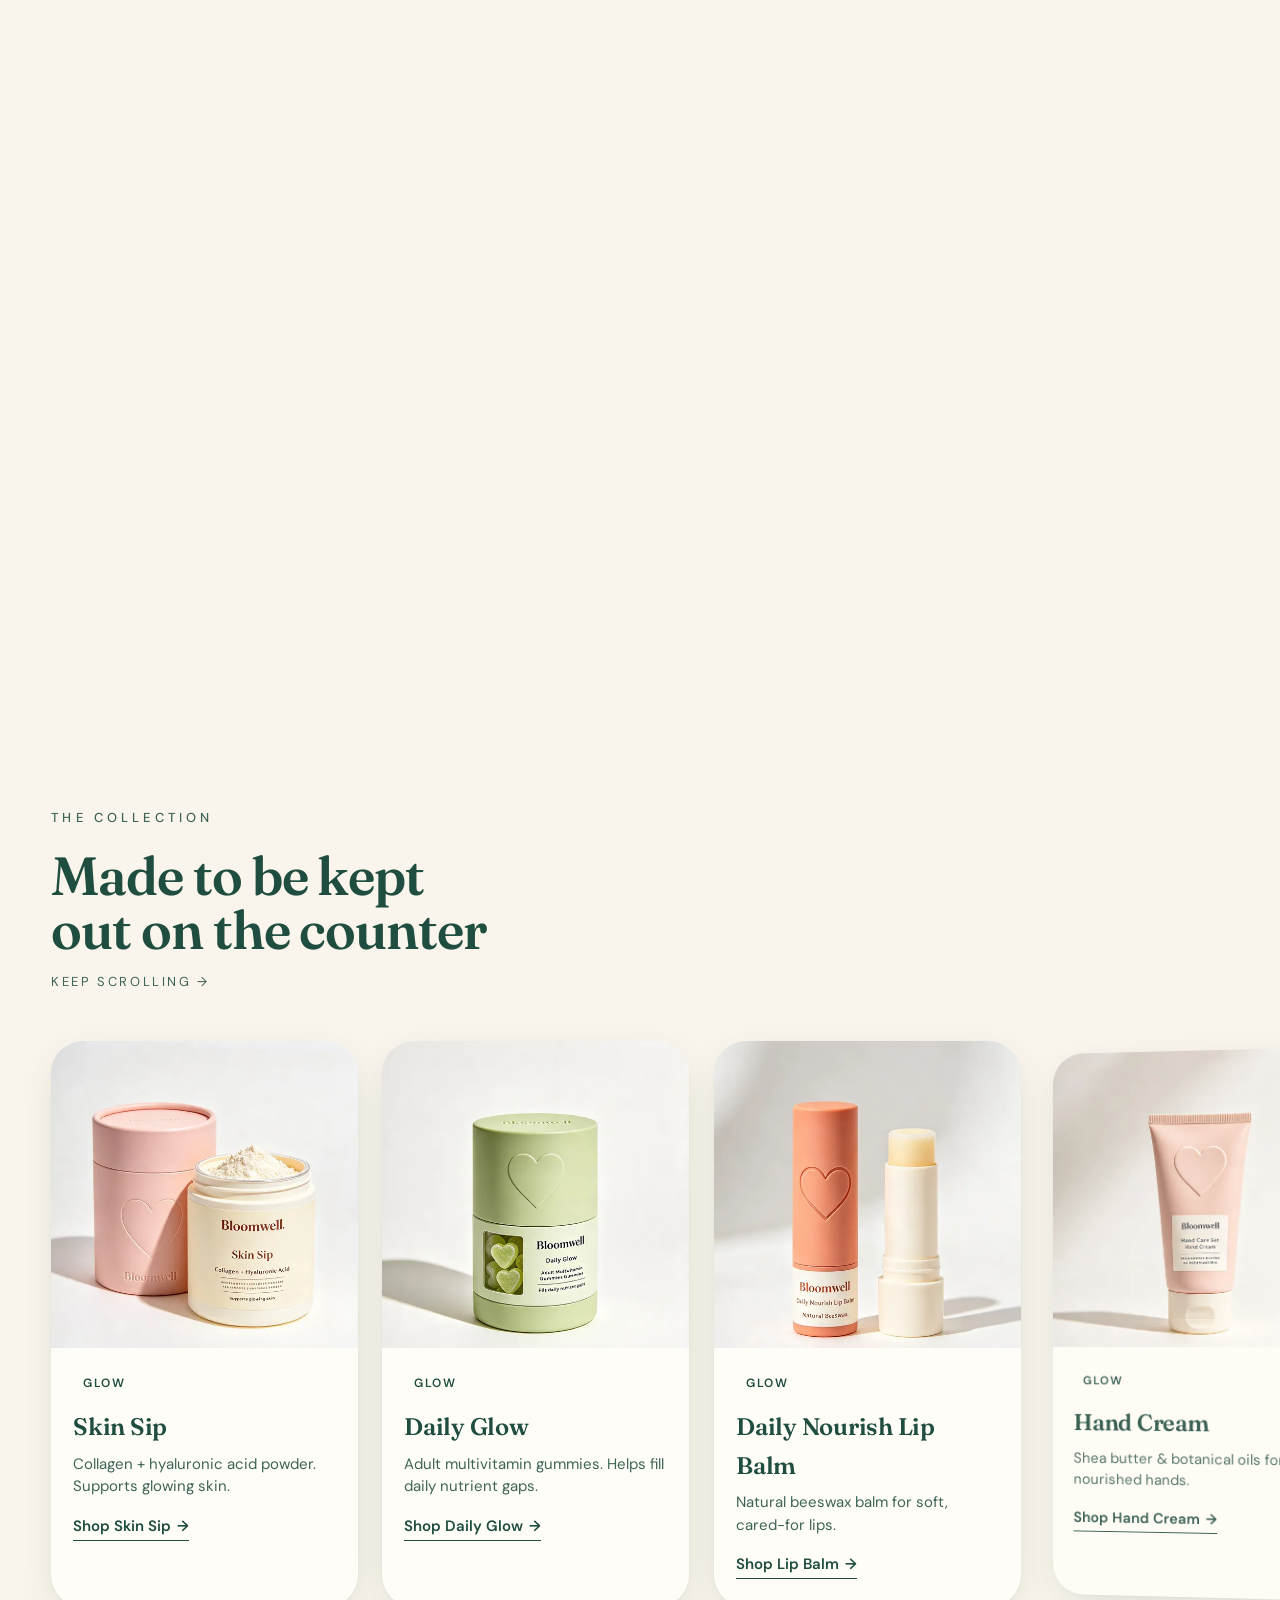
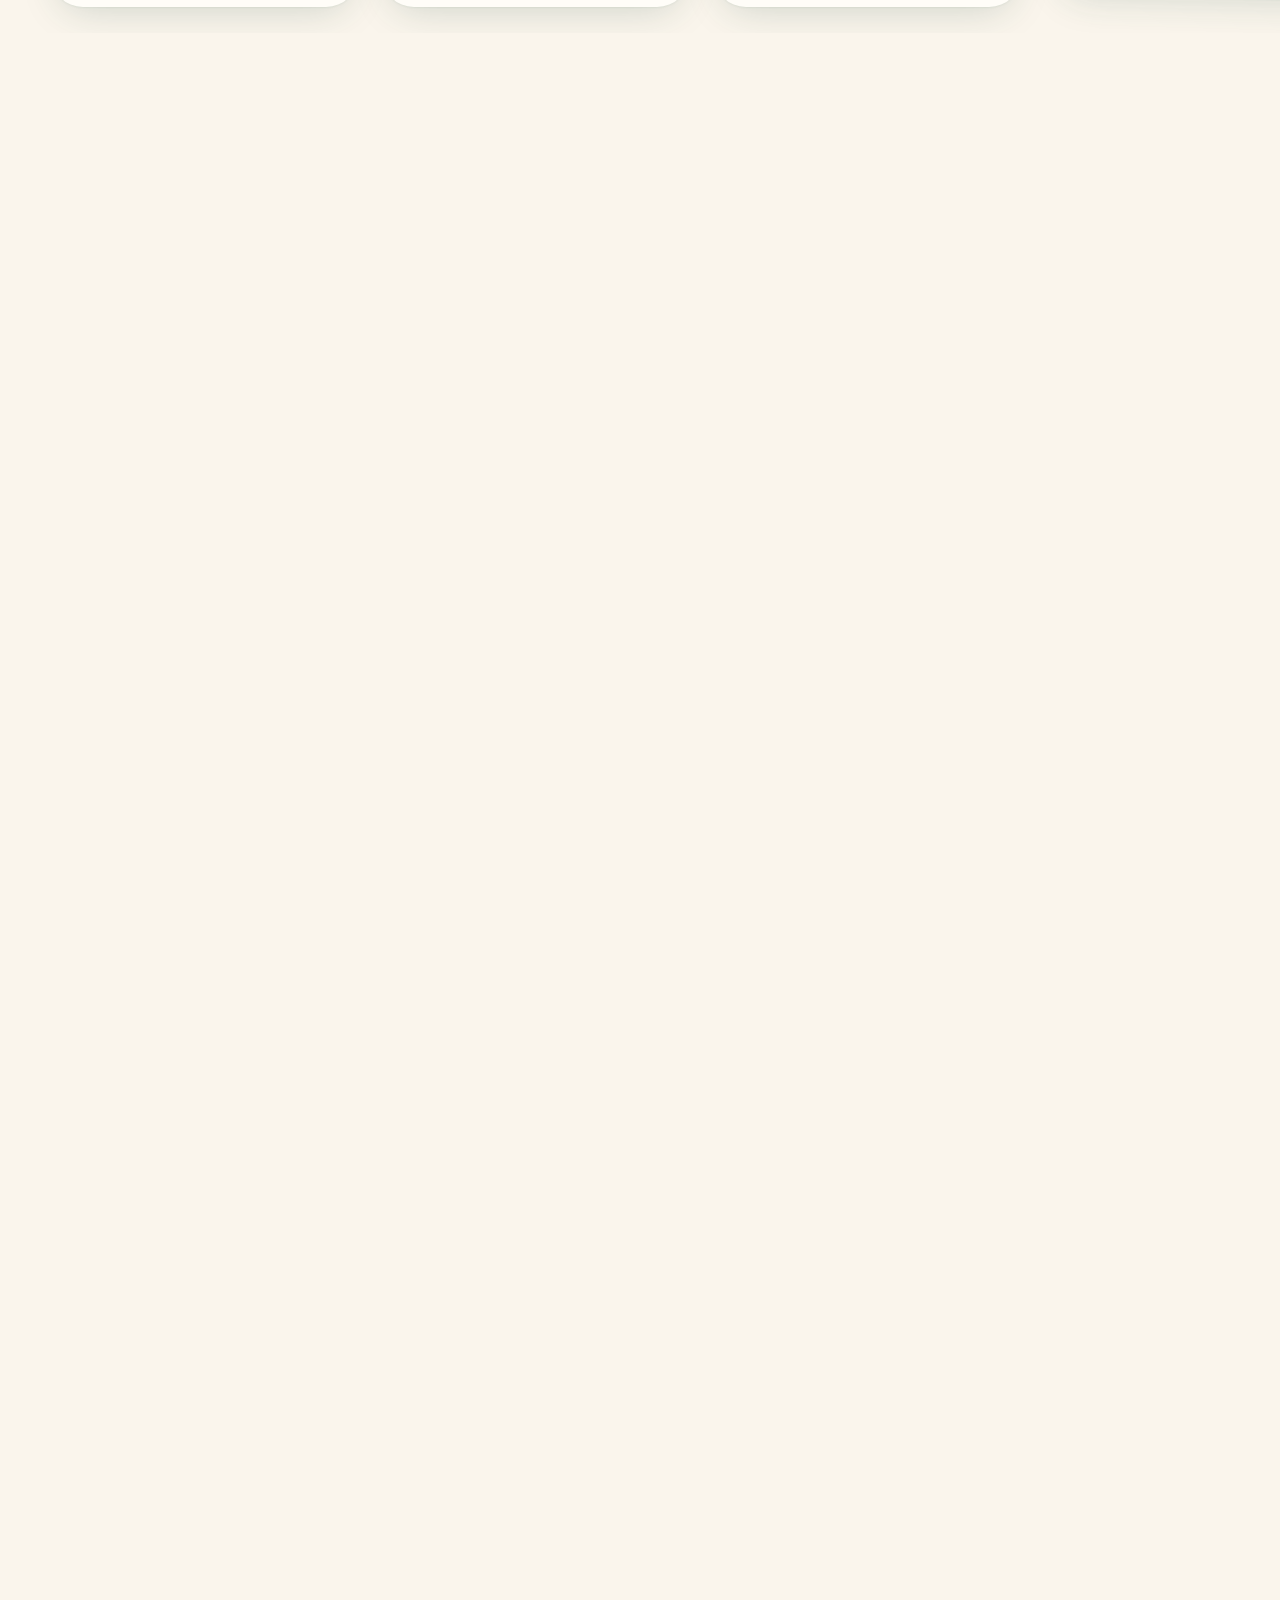
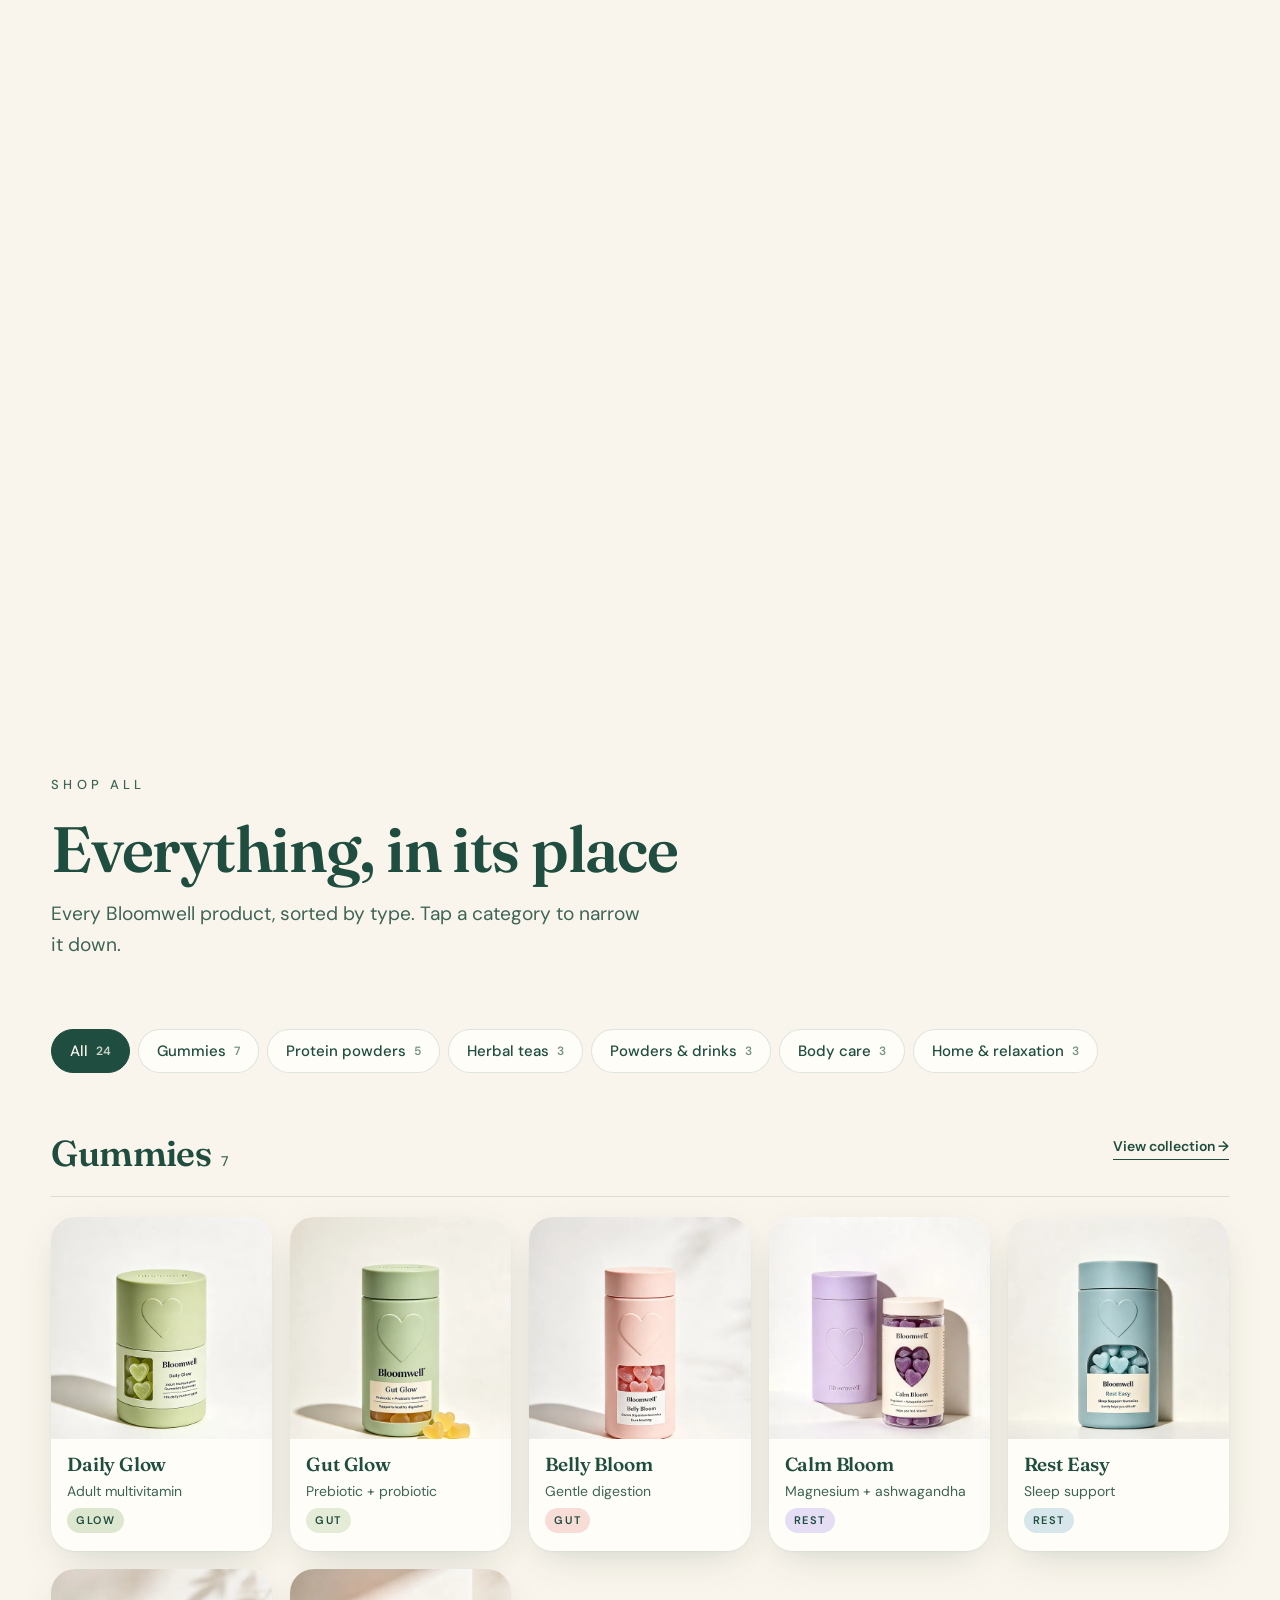
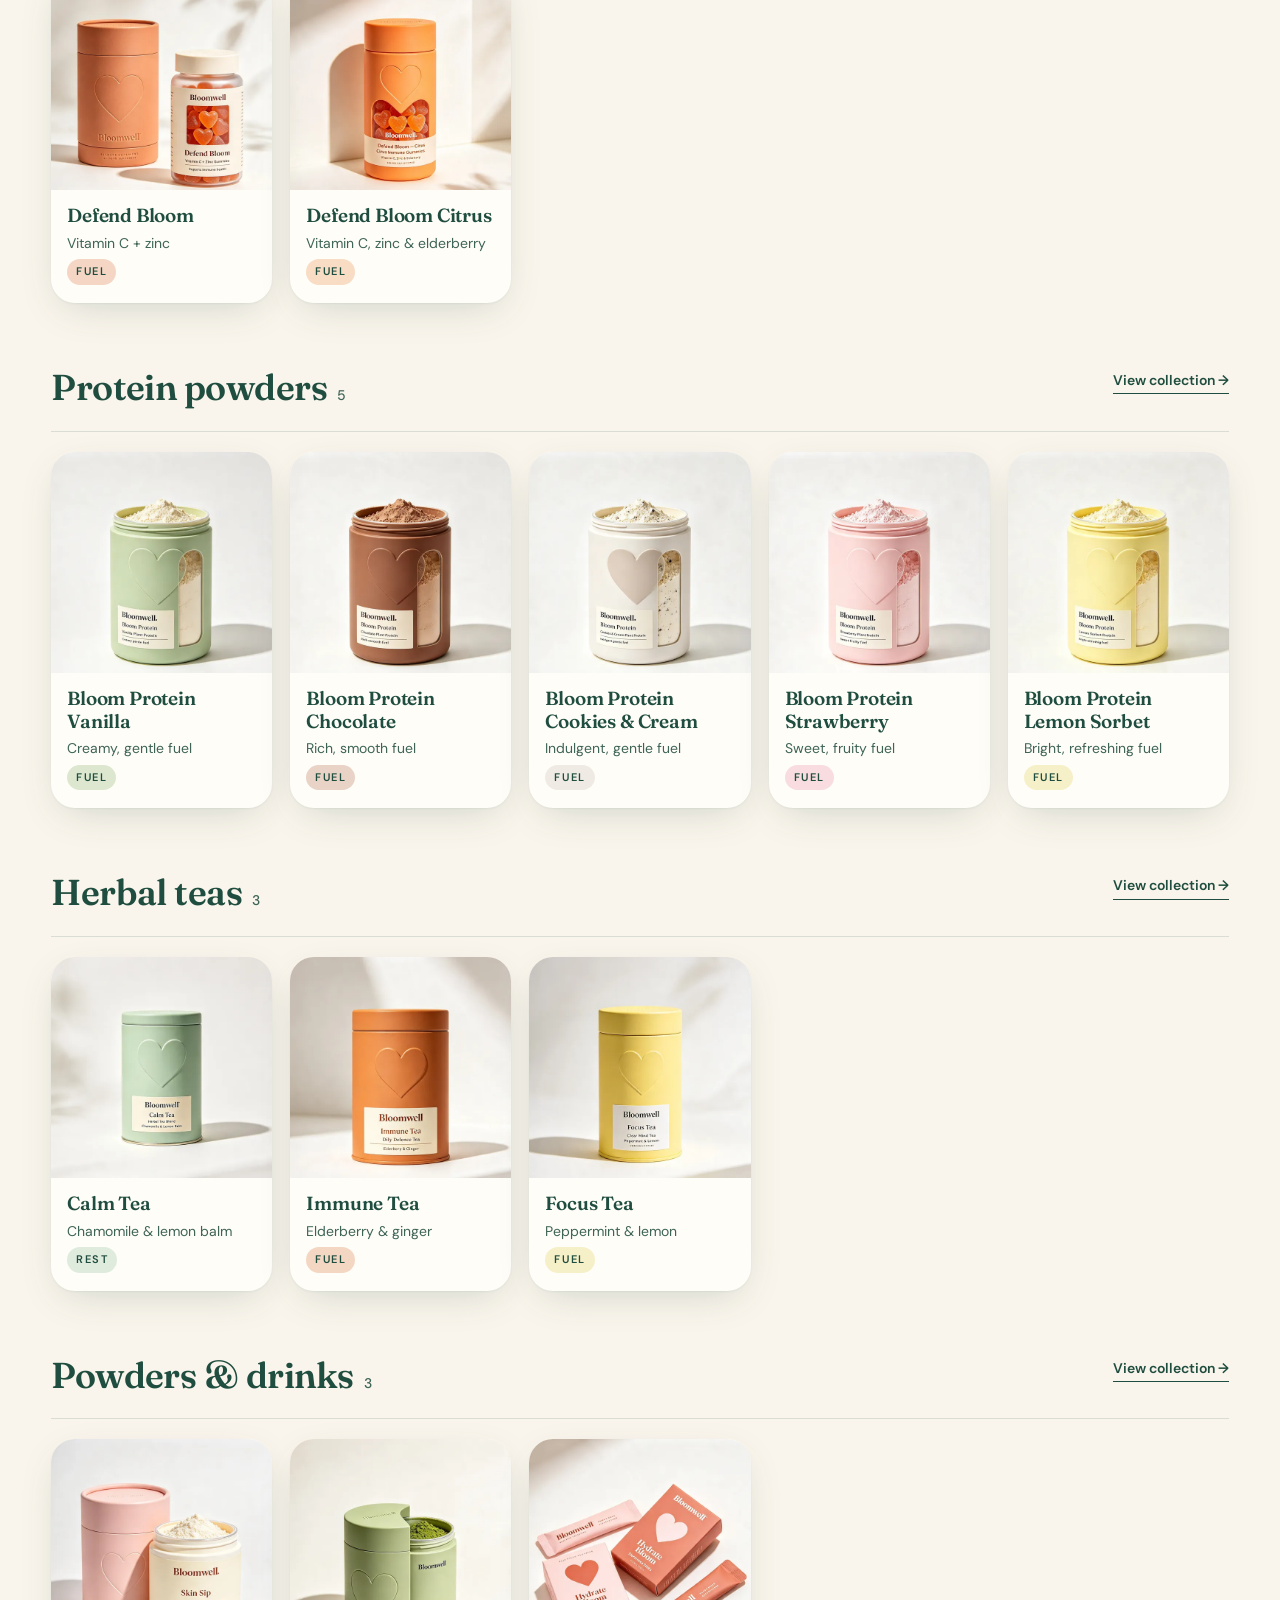
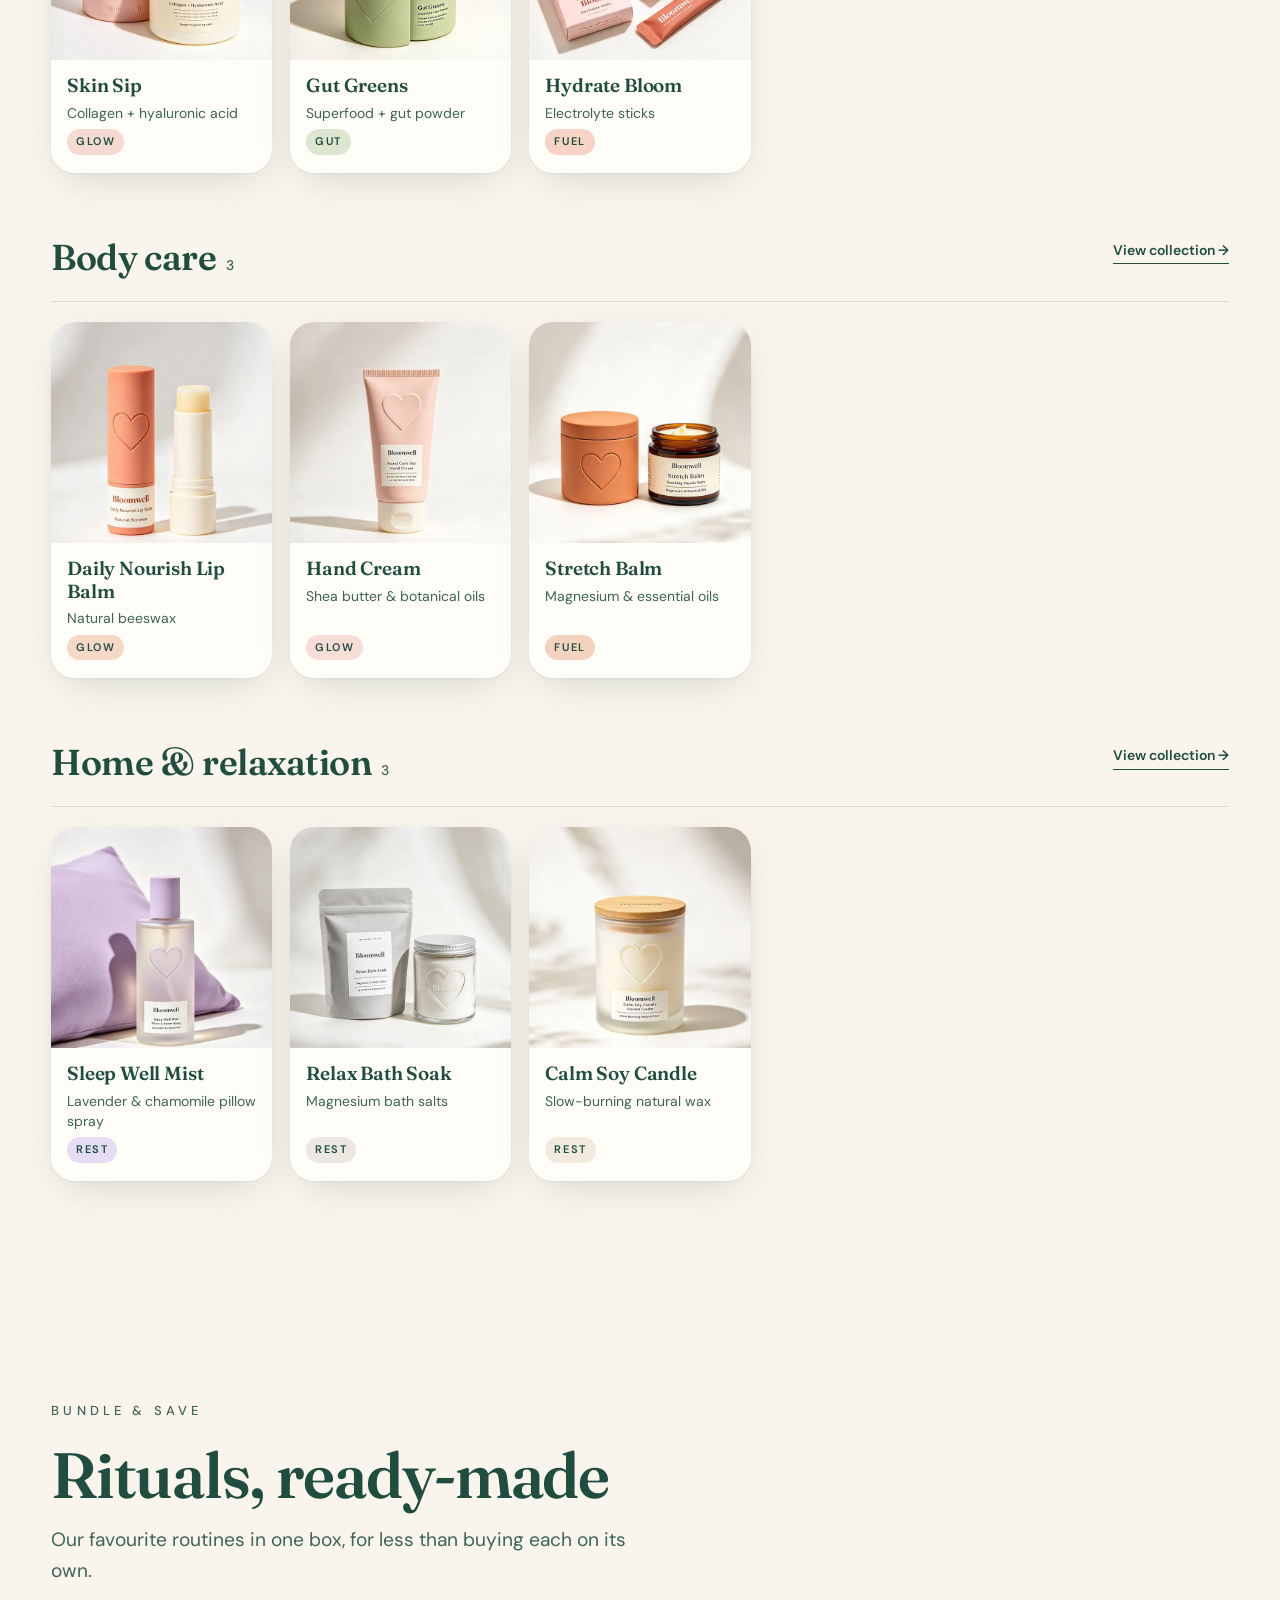
==== commit 0577d72d: "Add collection pages by product type and by ritual Ten collection pages plus a collections index, ge" ====
--- a/index.html
+++ b/index.html
@@ -40,7 +40,7 @@
     </button>
     <nav class="nav" id="primary-nav" aria-label="Primary">
       <a href="#rituals">Rituals</a>
-      <a href="#shop">Shop</a>
+      <a href="collections/index.html">Collections</a>
       <a href="#shop-all">Shop all</a>
       <a href="#bundles">Bundles</a>
       <a href="#subscribe">Subscribe &amp; save</a>
@@ -102,24 +102,28 @@
             <h3 class="ritual-name">Glow</h3>
             <p class="ritual-desc">Collagen you sip, vitamins you look forward to, and balms for your lips and hands. Beauty starts on the inside.</p>
             <ul class="chips"><li>Skin Sip</li><li>Daily Glow</li><li>Lip Balm</li><li>Hand Cream</li></ul>
+            <a class="card-link ritual-link" href="collections/glow.html">Shop the Glow collection</a>
           </article>
           <article class="ritual" data-ritual="gut">
             <span class="ritual-num">02</span>
             <h3 class="ritual-name">Gut</h3>
             <p class="ritual-desc">A scoop of greens, a daily pre and probiotic, and gentle gummies for days you need them. Happy belly, happy you.</p>
             <ul class="chips"><li>Gut Greens</li><li>Gut Glow</li><li>Belly Bloom</li></ul>
+            <a class="card-link ritual-link" href="collections/gut.html">Shop the Gut collection</a>
           </article>
           <article class="ritual" data-ritual="rest">
             <span class="ritual-num">03</span>
             <h3 class="ritual-name">Rest</h3>
             <p class="ritual-desc">Magnesium and ashwagandha to unwind, a cup of calm tea, a mist for your pillow and gummies to drift off. Your evening, softened.</p>
             <ul class="chips"><li>Calm Bloom</li><li>Rest Easy</li><li>Calm Tea</li><li>Sleep Well Mist</li><li>Bath Soak</li><li>Candle</li></ul>
+            <a class="card-link ritual-link" href="collections/rest.html">Shop the Rest collection</a>
           </article>
           <article class="ritual" data-ritual="fuel">
             <span class="ritual-num">04</span>
             <h3 class="ritual-name">Fuel</h3>
             <p class="ritual-desc">Electrolytes for busy days, plant protein in five flavors, immune and focus teas, vitamin C and zinc, and a balm for after the stretch.</p>
             <ul class="chips"><li>Hydrate Bloom</li><li>Bloom Protein</li><li>Defend Bloom</li><li>Immune Tea</li><li>Focus Tea</li><li>Stretch Balm</li></ul>
+            <a class="card-link ritual-link" href="collections/fuel.html">Shop the Fuel collection</a>
           </article>
         </div>
 
@@ -194,6 +198,7 @@
       <div class="sa-groups" aria-live="polite">
         <div class="sa-group" data-group="gummies">
           <h3 class="sa-heading">Gummies <span>7</span></h3>
+          <a class="sa-view" href="collections/gummies.html">View collection <span aria-hidden="true">→</span></a>
           <ul class="sa-grid" role="list">
             <li class="sa-card" style="--tint:#DDE7CF"><div class="sa-link"><div class="sa-media"><img src="assets/img/products/daily-glow-sm.webp" alt="" width="600" height="600" loading="lazy"></div><div class="sa-body"><h4>Daily Glow</h4><p>Adult multivitamin</p><span class="tag">Glow</span></div></div></li>
             <li class="sa-card" style="--tint:#E4EBD6"><div class="sa-link"><div class="sa-media"><img src="assets/img/products/gut-glow-sm.webp" alt="" width="600" height="600" loading="lazy"></div><div class="sa-body"><h4>Gut Glow</h4><p>Prebiotic + probiotic</p><span class="tag">Gut</span></div></div></li>
@@ -206,6 +211,7 @@
         </div>
         <div class="sa-group" data-group="protein">
           <h3 class="sa-heading">Protein powders <span>5</span></h3>
+          <a class="sa-view" href="collections/protein.html">View collection <span aria-hidden="true">→</span></a>
           <ul class="sa-grid" role="list">
             <li class="sa-card" style="--tint:#DDE7CF"><div class="sa-link"><div class="sa-media"><img src="assets/img/products/bloom-protein-sm.webp" alt="" width="600" height="600" loading="lazy"></div><div class="sa-body"><h4>Bloom Protein Vanilla</h4><p>Creamy, gentle fuel</p><span class="tag">Fuel</span></div></div></li>
             <li class="sa-card" style="--tint:#E9D3C6"><div class="sa-link"><div class="sa-media"><img src="assets/img/products/protein-chocolate-sm.webp" alt="" width="600" height="600" loading="lazy"></div><div class="sa-body"><h4>Bloom Protein Chocolate</h4><p>Rich, smooth fuel</p><span class="tag">Fuel</span></div></div></li>
@@ -216,6 +222,7 @@
         </div>
         <div class="sa-group" data-group="teas">
           <h3 class="sa-heading">Herbal teas <span>3</span></h3>
+          <a class="sa-view" href="collections/teas.html">View collection <span aria-hidden="true">→</span></a>
           <ul class="sa-grid" role="list">
             <li class="sa-card" style="--tint:#DFEBDD"><div class="sa-link"><div class="sa-media"><img src="assets/img/products/calm-tea-sm.webp" alt="" width="600" height="600" loading="lazy"></div><div class="sa-body"><h4>Calm Tea</h4><p>Chamomile &amp; lemon balm</p><span class="tag">Rest</span></div></div></li>
             <li class="sa-card" style="--tint:#F3D7C3"><div class="sa-link"><div class="sa-media"><img src="assets/img/products/immune-tea-sm.webp" alt="" width="600" height="600" loading="lazy"></div><div class="sa-body"><h4>Immune Tea</h4><p>Elderberry &amp; ginger</p><span class="tag">Fuel</span></div></div></li>
@@ -224,6 +231,7 @@
         </div>
         <div class="sa-group" data-group="powders">
           <h3 class="sa-heading">Powders &amp; drinks <span>3</span></h3>
+          <a class="sa-view" href="collections/powders.html">View collection <span aria-hidden="true">→</span></a>
           <ul class="sa-grid" role="list">
             <li class="sa-card" style="--tint:#F6D9D1"><div class="sa-link"><div class="sa-media"><img src="assets/img/products/skin-sip-sm.webp" alt="" width="600" height="600" loading="lazy"></div><div class="sa-body"><h4>Skin Sip</h4><p>Collagen + hyaluronic acid</p><span class="tag">Glow</span></div></div></li>
             <li class="sa-card" style="--tint:#DDE7CF"><div class="sa-link"><div class="sa-media"><img src="assets/img/products/gut-greens-sm.webp" alt="" width="600" height="600" loading="lazy"></div><div class="sa-body"><h4>Gut Greens</h4><p>Superfood + gut powder</p><span class="tag">Gut</span></div></div></li>
@@ -232,6 +240,7 @@
         </div>
         <div class="sa-group" data-group="body">
           <h3 class="sa-heading">Body care <span>3</span></h3>
+          <a class="sa-view" href="collections/body.html">View collection <span aria-hidden="true">→</span></a>
           <ul class="sa-grid" role="list">
             <li class="sa-card" style="--tint:#F7D8C8"><div class="sa-link"><div class="sa-media"><img src="assets/img/products/lip-balm-sm.webp" alt="" width="600" height="600" loading="lazy"></div><div class="sa-body"><h4>Daily Nourish Lip Balm</h4><p>Natural beeswax</p><span class="tag">Glow</span></div></div></li>
             <li class="sa-card" style="--tint:#F8DCD6"><div class="sa-link"><div class="sa-media"><img src="assets/img/products/hand-cream-sm.webp" alt="" width="600" height="600" loading="lazy"></div><div class="sa-body"><h4>Hand Cream</h4><p>Shea butter &amp; botanical oils</p><span class="tag">Glow</span></div></div></li>
@@ -240,6 +249,7 @@
         </div>
         <div class="sa-group" data-group="home">
           <h3 class="sa-heading">Home &amp; relaxation <span>3</span></h3>
+          <a class="sa-view" href="collections/home.html">View collection <span aria-hidden="true">→</span></a>
           <ul class="sa-grid" role="list">
             <li class="sa-card" style="--tint:#E4DDF4"><div class="sa-link"><div class="sa-media"><img src="assets/img/products/sleep-mist-sm.webp" alt="" width="600" height="600" loading="lazy"></div><div class="sa-body"><h4>Sleep Well Mist</h4><p>Lavender &amp; chamomile pillow spray</p><span class="tag">Rest</span></div></div></li>
             <li class="sa-card" style="--tint:#ECE8E1"><div class="sa-link"><div class="sa-media"><img src="assets/img/products/bath-soak-sm.webp" alt="" width="600" height="600" loading="lazy"></div><div class="sa-body"><h4>Relax Bath Soak</h4><p>Magnesium bath salts</p><span class="tag">Rest</span></div></div></li>
@@ -519,6 +529,7 @@
         <a href="#rituals">Rituals</a>
         <a href="#shop">Shop</a>
         <a href="#shop-all">Shop all</a>
+        <a href="collections/index.html">Collections</a>
         <a href="#bundles">Bundles</a>
         <a href="#subscribe">Subscribe &amp; save</a>
         <a href="#day">A day in bloom</a>
--- a/css/styles.css
+++ b/css/styles.css
@@ -338,6 +338,11 @@
   font-family: var(--font-display); font-size: clamp(26px, 3vw, 36px); letter-spacing: -.015em;
   display: flex; align-items: baseline; gap: 10px; padding-bottom: 14px; margin-bottom: 20px; border-bottom: 1px solid var(--line);
 }
+.sa-group { position: relative; }
+.sa-view { position: absolute; right: 0; top: 10px; font-size: 14px; font-weight: 600; text-decoration: none; border-bottom: 1.5px solid currentColor; padding-bottom: 2px; }
+.sa-view span { display: inline-block; transition: transform .25s; }
+.sa-view:hover span { transform: translateX(4px); }
+.ritual-link { margin-top: 18px; }
 .sa-heading span { font-family: var(--font-body); font-size: 14px; font-weight: 500; color: var(--ink-soft); }
 .sa-grid { list-style: none; margin: 0; padding: 0; display: grid; grid-template-columns: repeat(auto-fill, minmax(200px, 1fr)); gap: 18px; perspective: 1200px; }
 .sa-card { min-width: 0; }
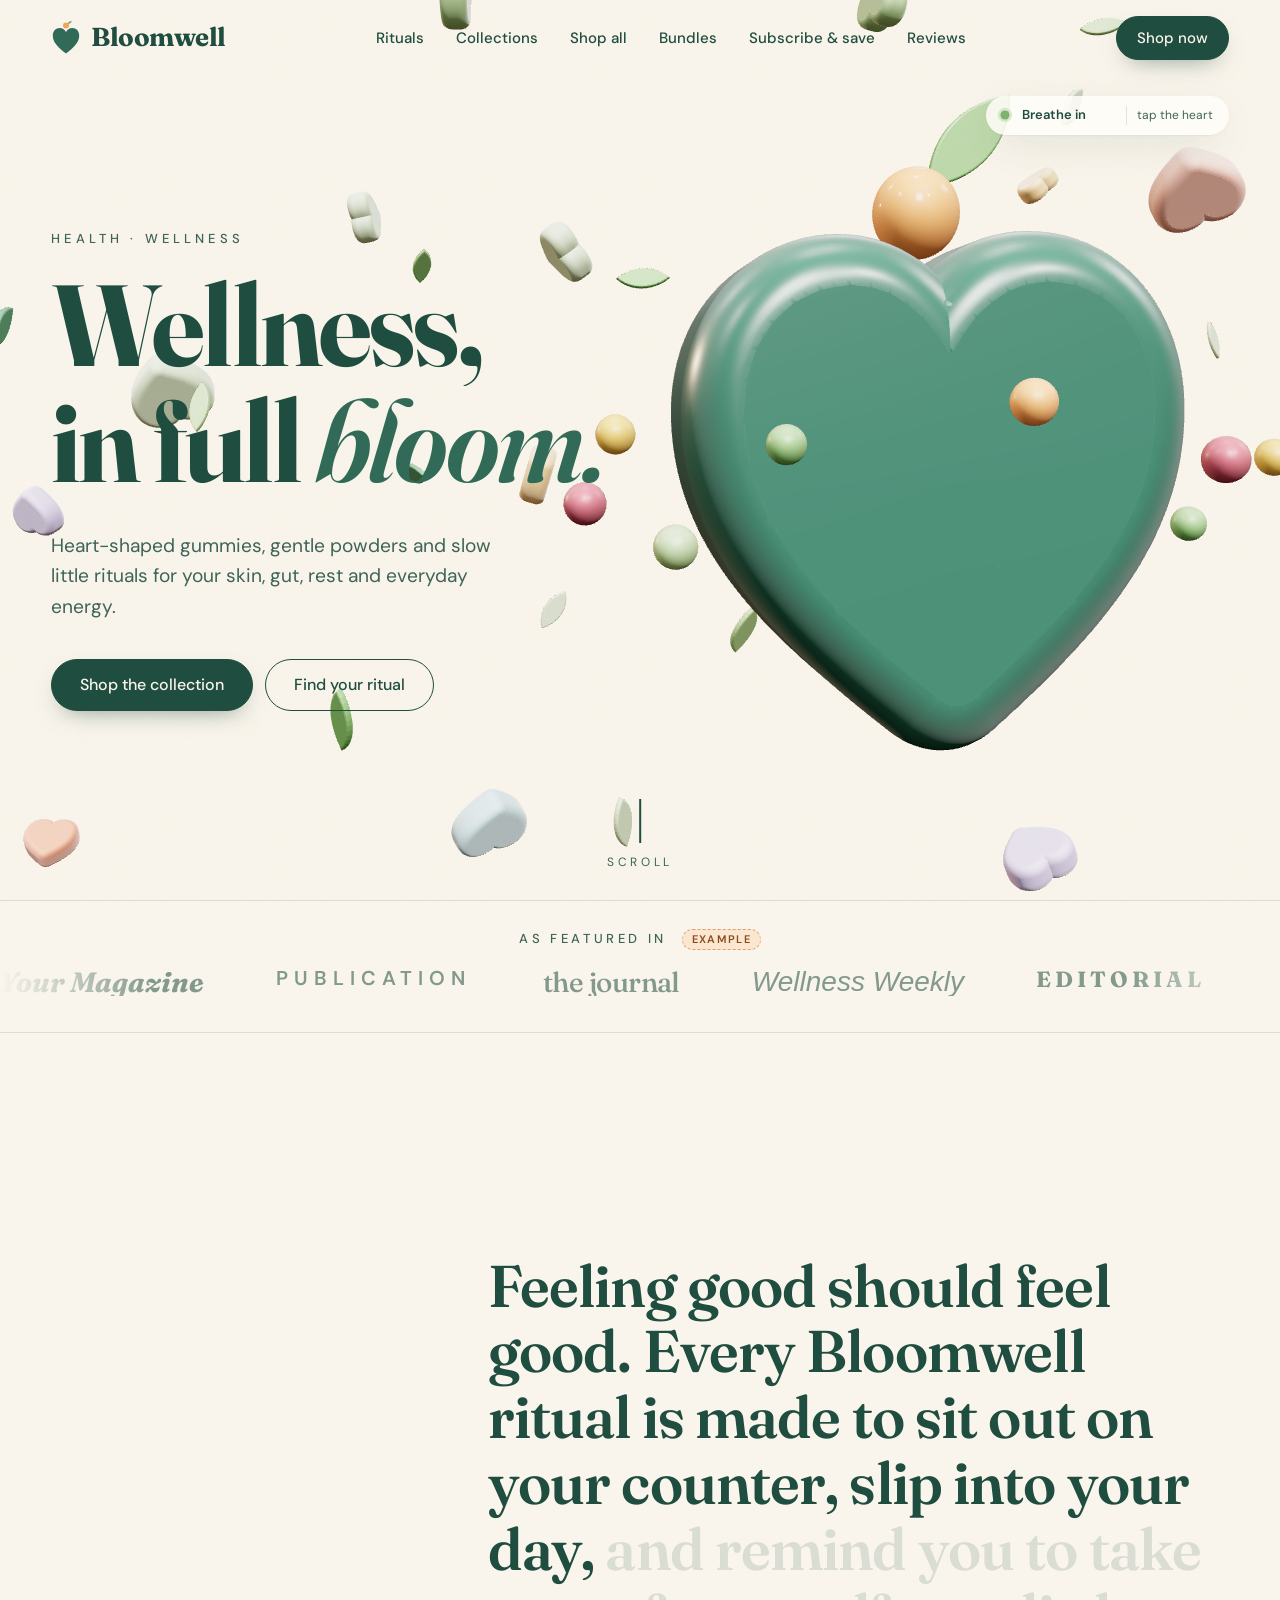
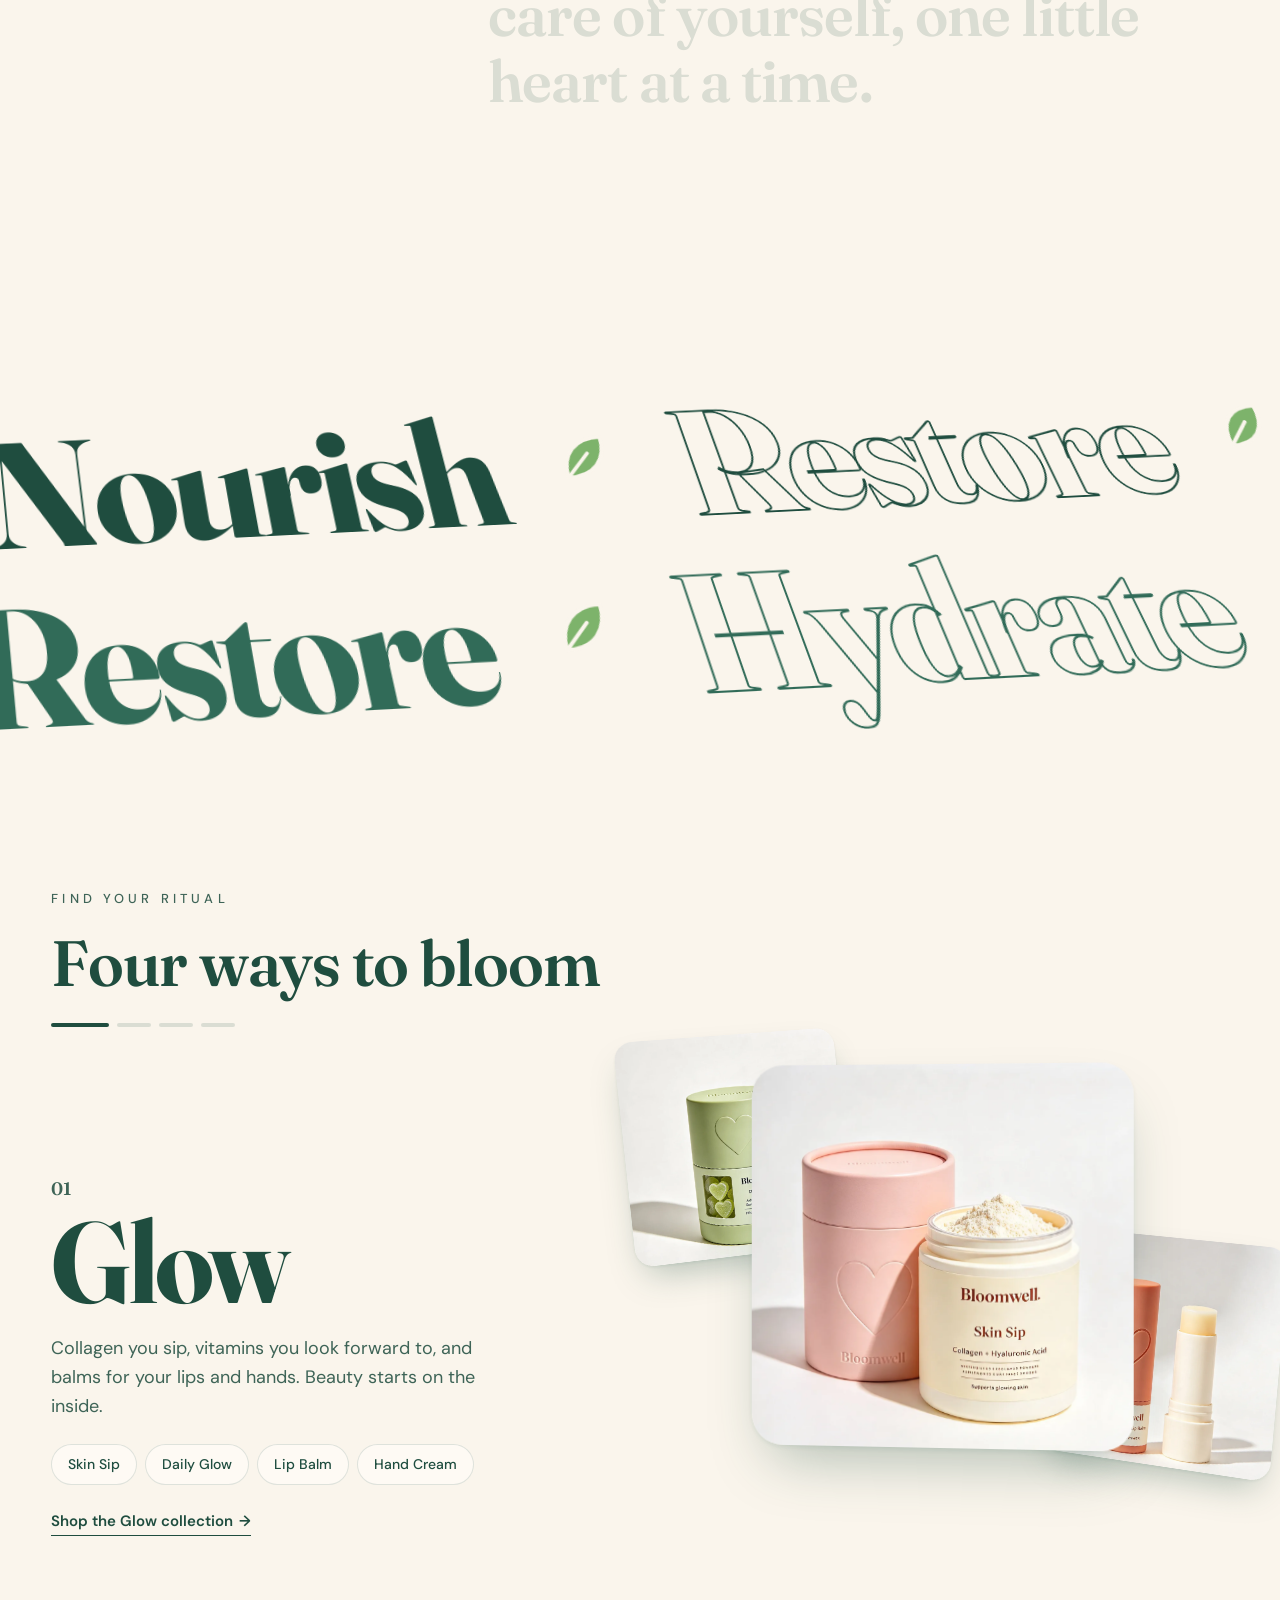
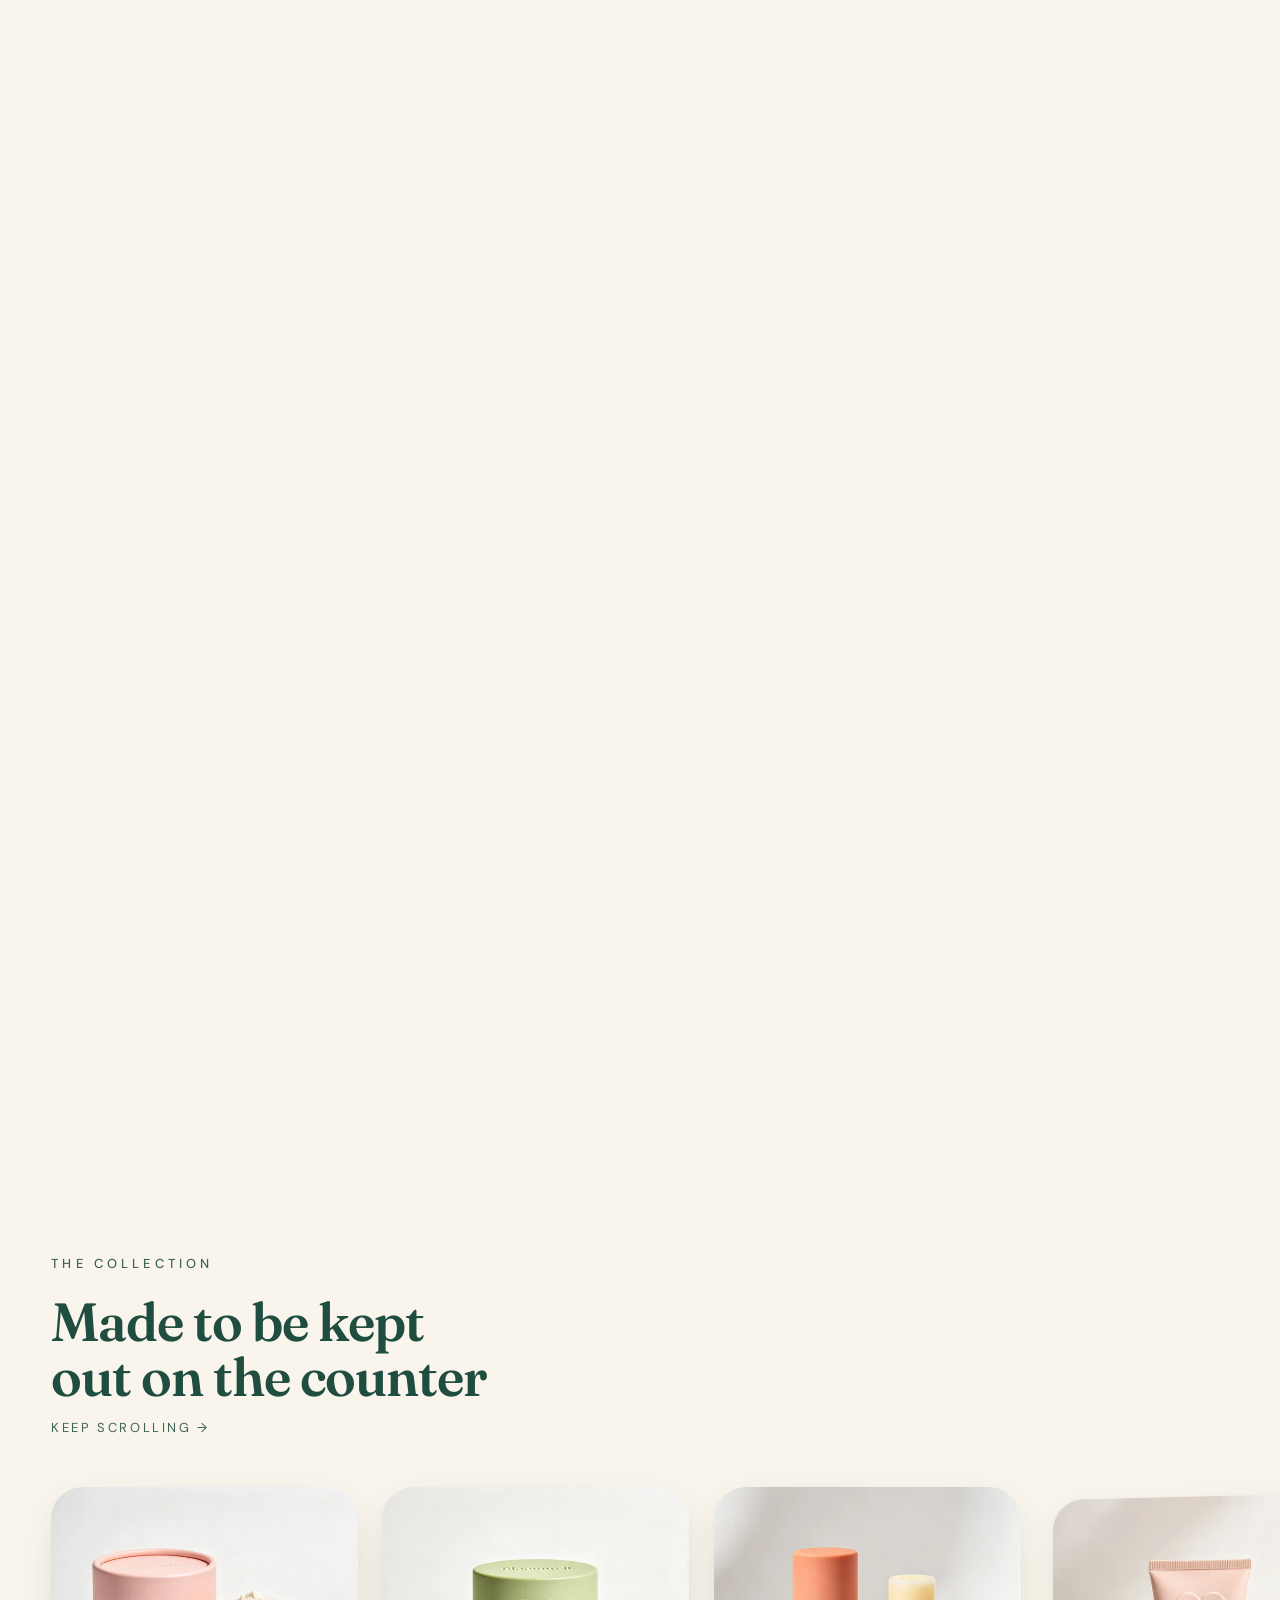
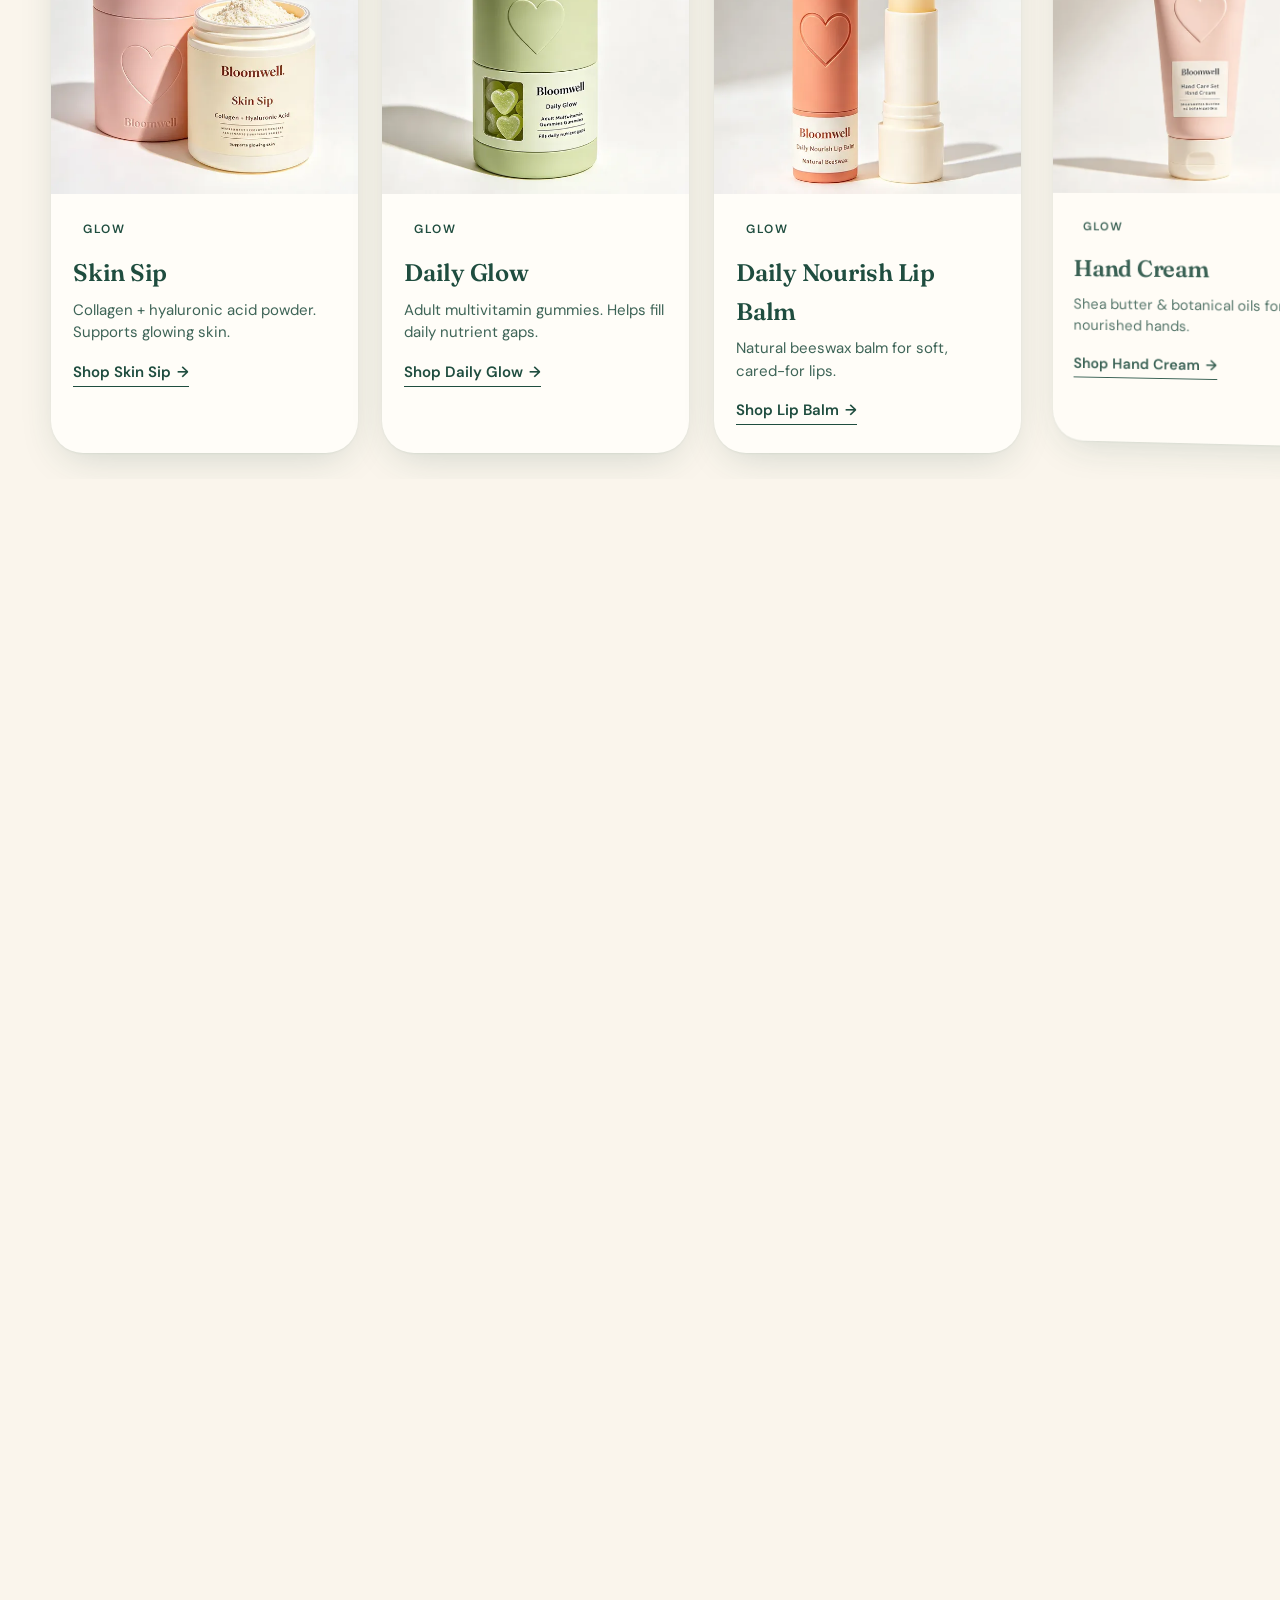
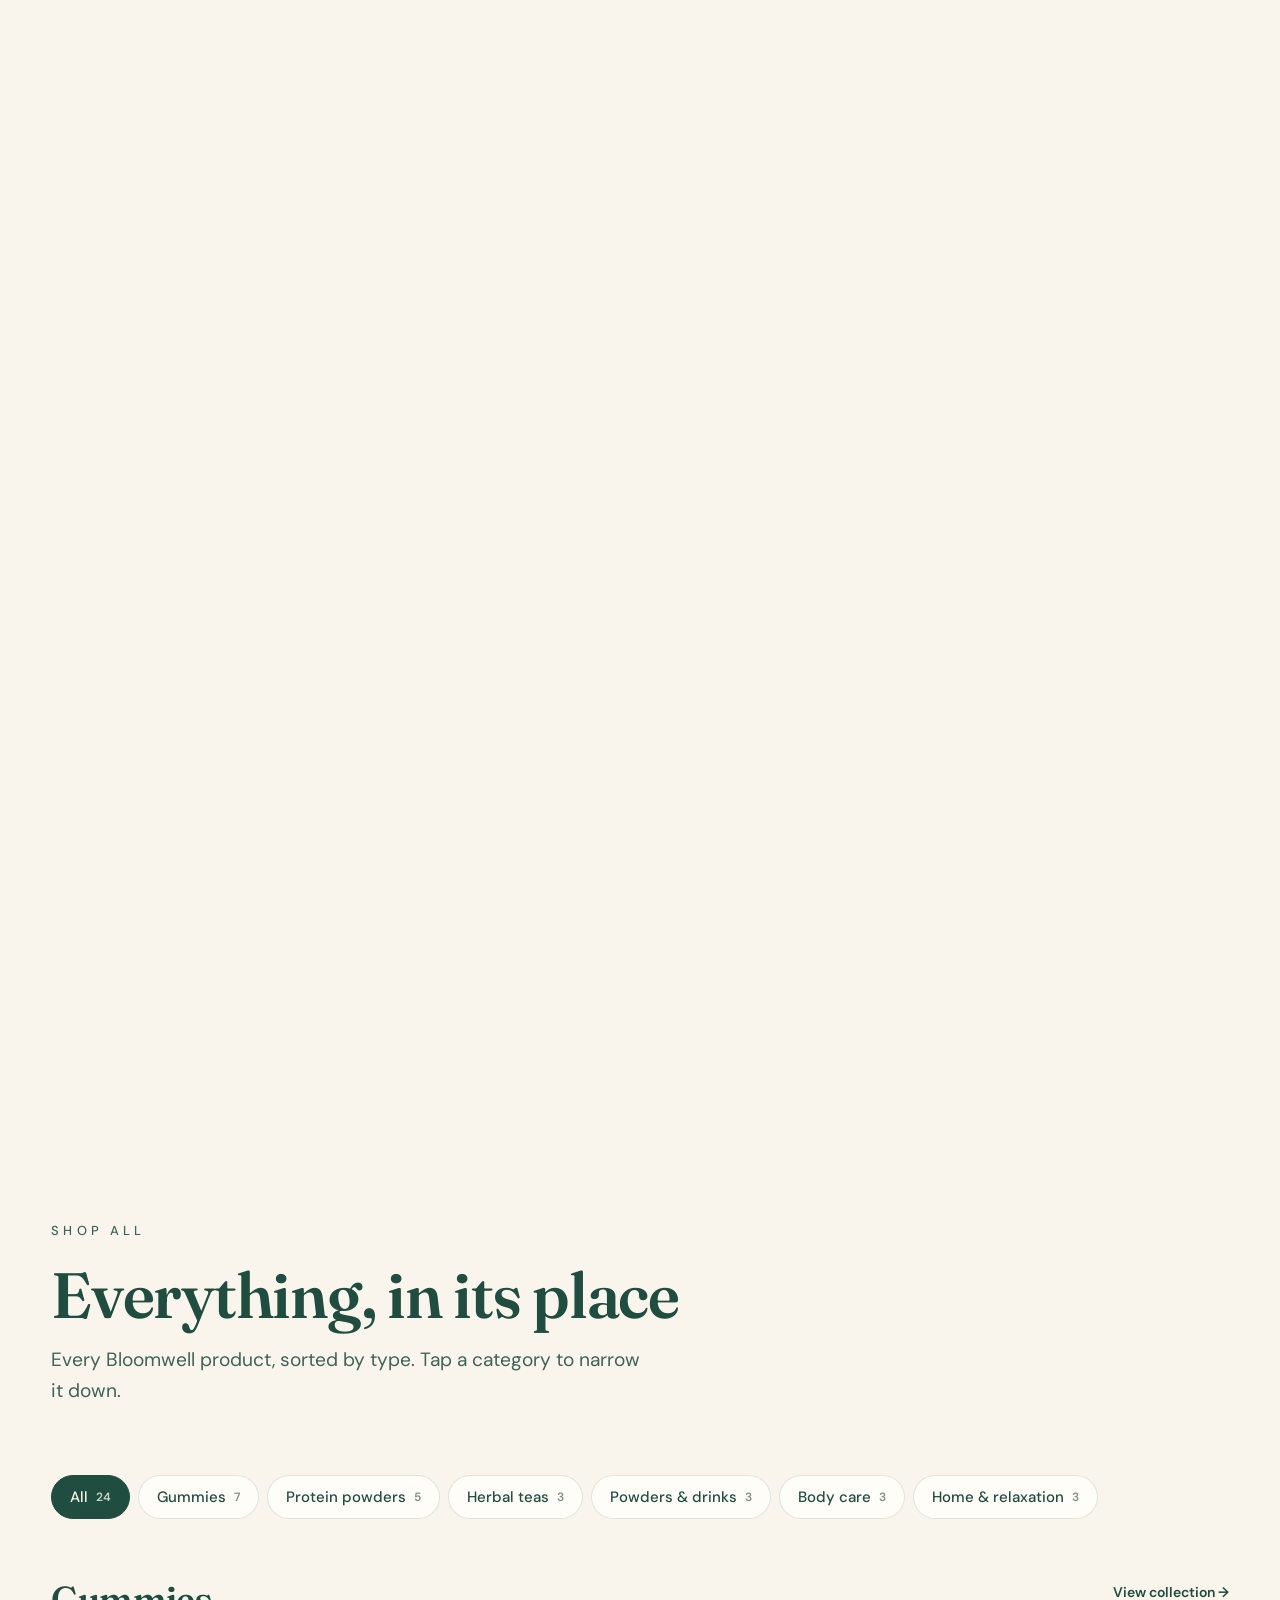
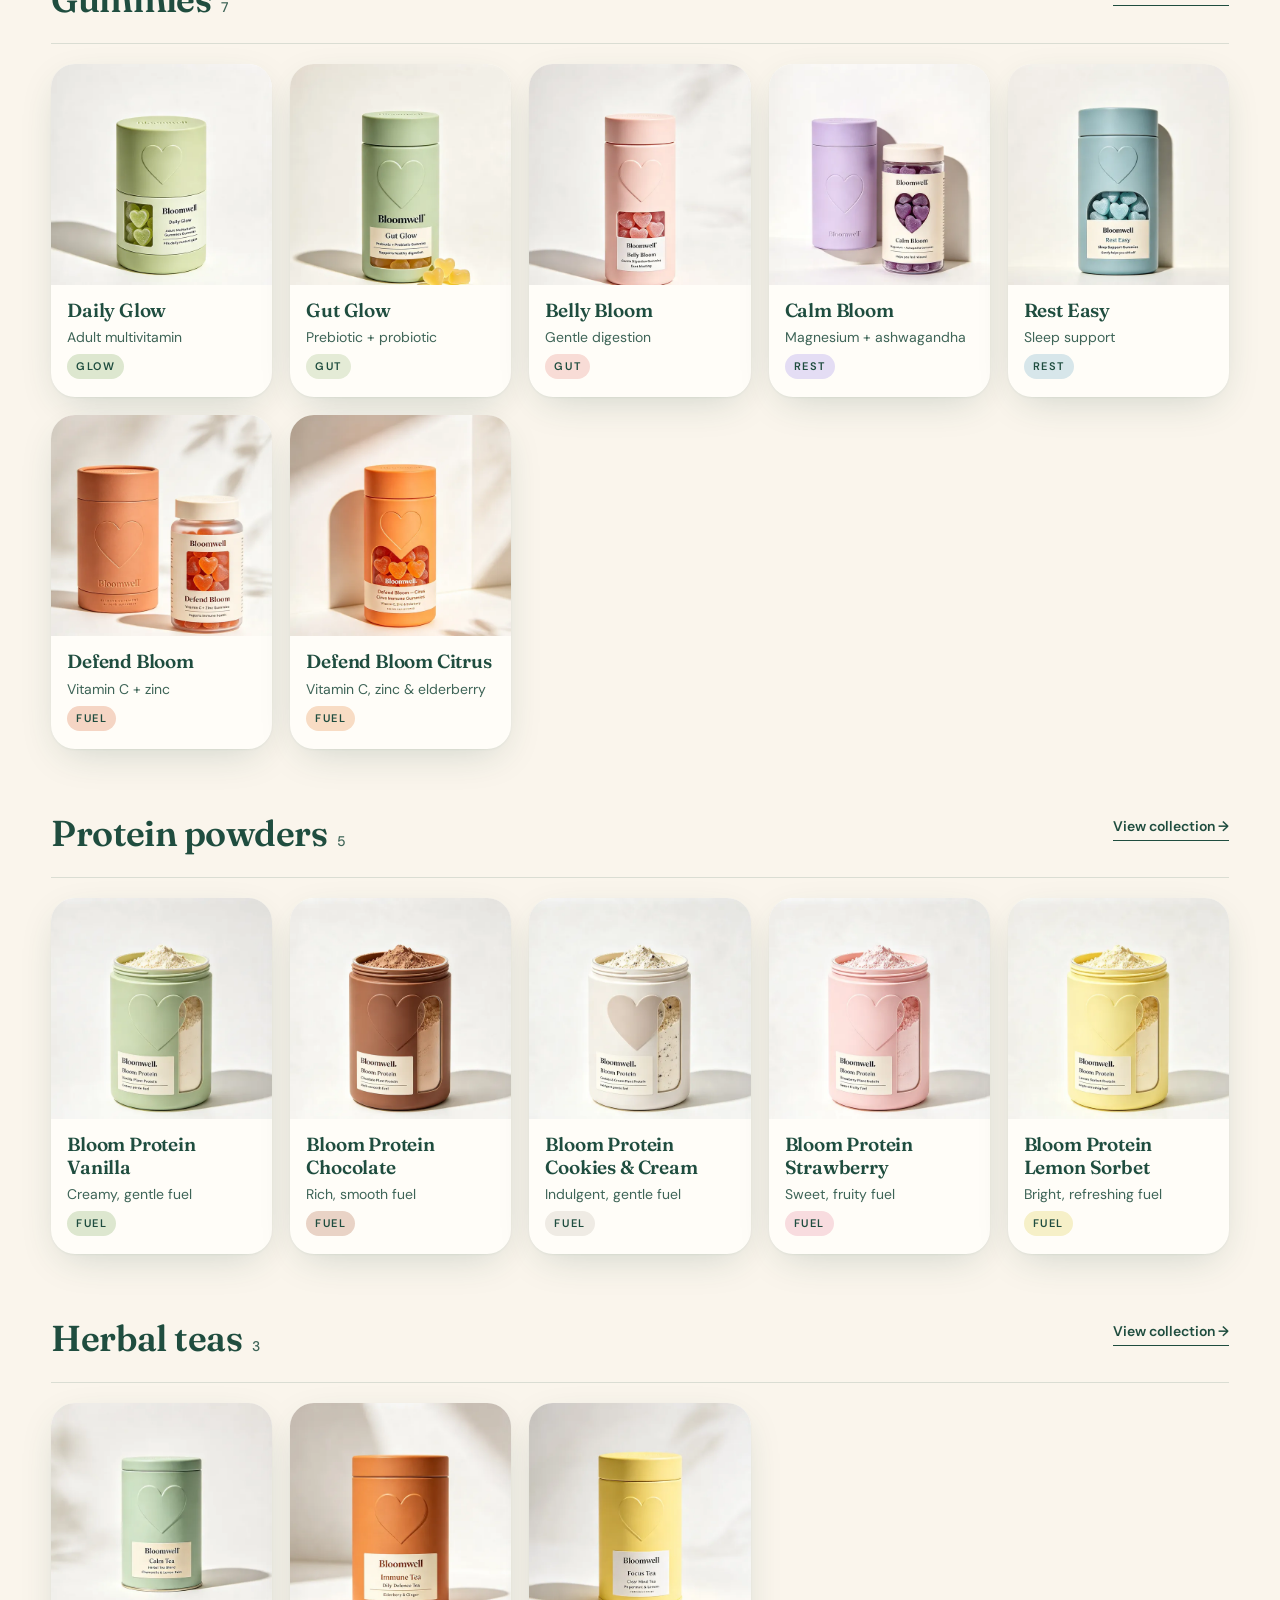
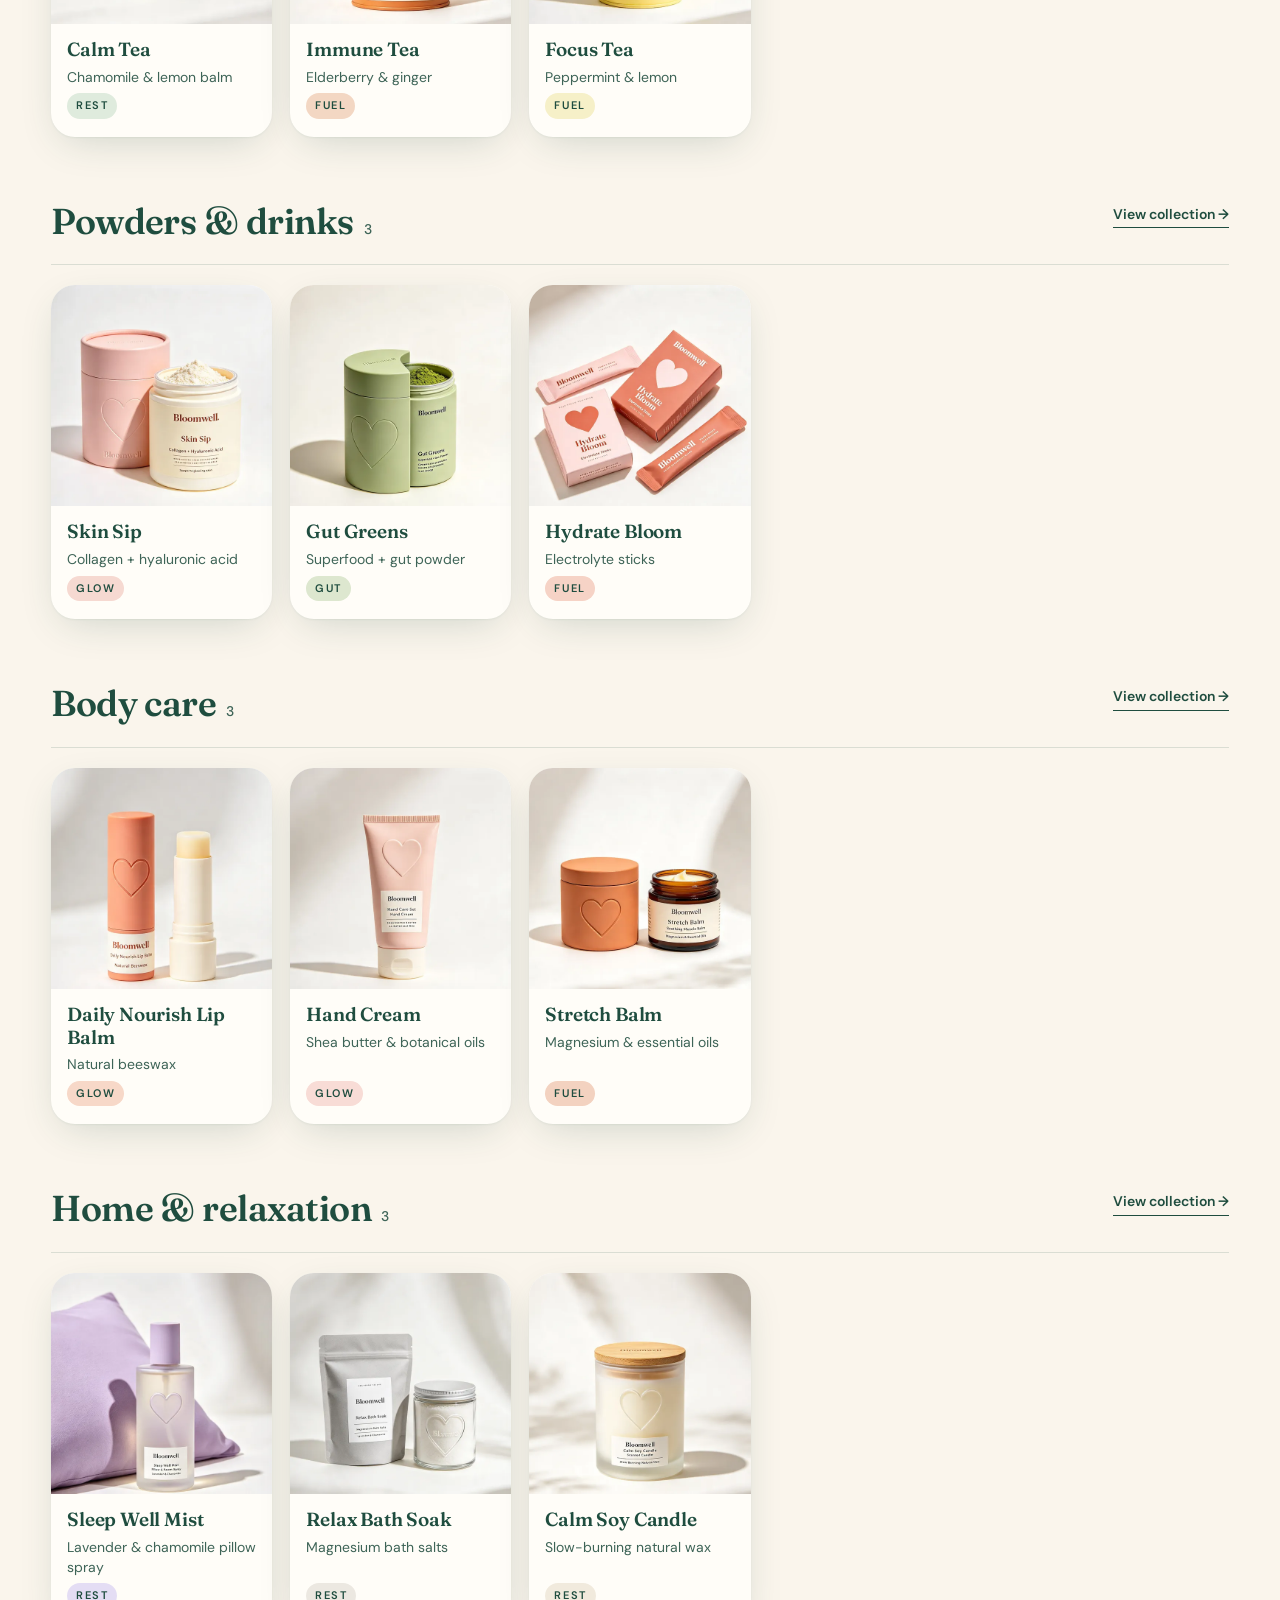
==== commit 7ab9e263: "Sale banner + prices, subscribe line, richer product pages - Store-wide sale: announcement bar, Sale" ====
--- a/index.html
+++ b/index.html
@@ -276,7 +276,7 @@
               <fieldset class="buy-toggle">
                 <legend class="sr-only">Purchase option for The Glow Ritual</legend>
                 <label><input type="radio" name="buy-glow" value="once" checked><span>One-time</span></label>
-                <label><input type="radio" name="buy-glow" value="sub"><span>Subscribe &amp; save 15%</span></label>
+                <label><input type="radio" name="buy-glow" value="sub"><span>Subscribe &amp; save 20%</span></label>
               </fieldset>
               <p class="price"><span class="price-now">$89.00</span> <s class="price-was">$112.00</s> <span class="price-note"></span></p>
               <a class="btn btn-block" href="#shop">Shop the bundle</a>
@@ -291,7 +291,7 @@
               <fieldset class="buy-toggle">
                 <legend class="sr-only">Purchase option for The Sleep Ritual</legend>
                 <label><input type="radio" name="buy-sleep" value="once" checked><span>One-time</span></label>
-                <label><input type="radio" name="buy-sleep" value="sub"><span>Subscribe &amp; save 15%</span></label>
+                <label><input type="radio" name="buy-sleep" value="sub"><span>Subscribe &amp; save 20%</span></label>
               </fieldset>
               <p class="price"><span class="price-now">$94.00</span> <s class="price-was">$118.00</s> <span class="price-note"></span></p>
               <a class="btn btn-block" href="#shop">Shop the bundle</a>
@@ -306,7 +306,7 @@
               <fieldset class="buy-toggle">
                 <legend class="sr-only">Purchase option for The Gut Reset</legend>
                 <label><input type="radio" name="buy-gut" value="once" checked><span>One-time</span></label>
-                <label><input type="radio" name="buy-gut" value="sub"><span>Subscribe &amp; save 15%</span></label>
+                <label><input type="radio" name="buy-gut" value="sub"><span>Subscribe &amp; save 20%</span></label>
               </fieldset>
               <p class="price"><span class="price-now">$77.00</span> <s class="price-was">$96.00</s> <span class="price-note"></span></p>
               <a class="btn btn-block" href="#shop">Shop the bundle</a>
@@ -321,7 +321,7 @@
               <fieldset class="buy-toggle">
                 <legend class="sr-only">Purchase option for The Daily Defence</legend>
                 <label><input type="radio" name="buy-defend" value="once" checked><span>One-time</span></label>
-                <label><input type="radio" name="buy-defend" value="sub"><span>Subscribe &amp; save 15%</span></label>
+                <label><input type="radio" name="buy-defend" value="sub"><span>Subscribe &amp; save 20%</span></label>
               </fieldset>
               <p class="price"><span class="price-now">$83.00</span> <s class="price-was">$104.00</s> <span class="price-note"></span></p>
               <a class="btn btn-block" href="#shop">Shop the bundle</a>
@@ -336,12 +336,12 @@
         <div class="subscribe-copy">
           <p class="eyebrow">Subscribe &amp; save</p>
           <h2 id="subscribe-title" class="h2">Never run out of your ritual</h2>
-          <p class="lede">Save 15% on every delivery when you subscribe to any product or bundle.</p>
+          <p class="lede">Save 20% on every order when you subscribe to any product or bundle.</p>
         </div>
         <ol class="steps">
           <li><span class="step-num">1</span><h3>Pick your ritual</h3><p>Any product or bundle, any flavour.</p></li>
           <li><span class="step-num">2</span><h3>Choose your rhythm</h3><p>Delivered every 30, 60 or 90 days.</p></li>
-          <li><span class="step-num">3</span><h3>Save 15%, always</h3><p>Skip, swap or cancel any time from your account.</p></li>
+          <li><span class="step-num">3</span><h3>Save 20%, always</h3><p>Skip, swap or cancel any time from your account.</p></li>
         </ol>
       </div>
     </section>
--- a/css/styles.css
+++ b/css/styles.css
@@ -662,6 +662,65 @@
   .is-flow .card { width: min(40vw, 320px); }
 }
 
+
+/* ==========================================================================
+   Extra effects (js/fx.js)
+   ========================================================================== */
+/* blooming intro */
+.bw-loader {
+  position: fixed; inset: 0; z-index: 200; display: flex; flex-direction: column; align-items: center; justify-content: center; gap: 18px;
+  background: var(--bg); clip-path: circle(150% at 50% 46%);
+}
+.bw-loader-mark { width: 92px; height: 104px; filter: drop-shadow(0 18px 30px rgba(31, 77, 63, .25)); }
+.bw-loader-mark svg { width: 100%; height: 100%; }
+.bw-loader-word { overflow: hidden; font-family: var(--font-display); font-weight: 700; font-size: clamp(40px, 7vw, 72px); letter-spacing: -.02em; color: var(--ink); }
+.bw-loader-word span { display: inline-block; }
+.bw-loader-tag { overflow: hidden; margin-top: -6px; font-size: 13px; font-weight: 500; letter-spacing: .32em; text-transform: uppercase; color: var(--ink-soft); }
+.bw-loader-tag span { display: inline-block; }
+
+/* giant word ribbon */
+.bw-ribbon { position: relative; z-index: 2; overflow: hidden; padding: 40px 0 60px; perspective: 900px; pointer-events: none; }
+.bw-ribbon-tilt { transform-style: preserve-3d; transform: rotateX(18deg) rotateZ(-3deg); }
+.bw-ribbon-row {
+  display: flex; align-items: center; gap: .35em; width: max-content; white-space: nowrap; will-change: transform;
+  font-family: var(--font-display); font-weight: 700; font-size: clamp(64px, 13vw, 190px); line-height: 1; letter-spacing: -.035em; color: var(--ink);
+}
+.bw-ribbon-row + .bw-ribbon-row { margin-top: .08em; margin-left: -.6em; }
+.bw-ribbon-row .is-outline { color: transparent; -webkit-text-stroke: 2px var(--ink); }
+.bw-ribbon-row i { display: inline-flex; width: .42em; height: .42em; color: var(--leaf); transform: translateY(-.05em); }
+.bw-ribbon-row i svg { width: 100%; height: 100%; fill: currentColor; stroke: var(--bg); stroke-width: 1.2; stroke-linecap: round; }
+.row-b { color: var(--heart); }
+.row-b .is-outline { -webkit-text-stroke-color: var(--heart); }
+
+/* flip-in headings */
+.bw-w { display: inline-block; white-space: nowrap; perspective: 600px; }
+.bw-c { display: inline-block; transform-origin: 50% 100%; backface-visibility: hidden; }
+
+/* heart cursor (mouse only) */
+.bw-cursor { position: fixed; left: 0; top: 0; z-index: 300; pointer-events: none; opacity: 0; transition: opacity .3s; }
+.bw-cursor.is-on { opacity: 1; }
+.bw-cursor-ring {
+  position: absolute; left: -18px; top: -18px; width: 36px; height: 36px; border-radius: 50%;
+  border: 1.5px solid var(--ink); transition: transform .35s var(--ease-out), background-color .3s, border-color .3s;
+}
+.bw-cursor-dot { position: absolute; left: -3px; top: -3px; width: 6px; height: 6px; border-radius: 50%; background: var(--ink); transition: transform .35s var(--ease-out); }
+.bw-cursor.is-hover .bw-cursor-ring { transform: scale(1.7); background: color-mix(in srgb, var(--leaf) 18%, transparent); border-color: var(--heart); }
+.bw-cursor.is-hover .bw-cursor-dot { transform: scale(0); }
+.bw-cursor.is-down .bw-cursor-ring { transform: scale(.8); }
+@media (hover: hover) and (pointer: fine) { .has-bw-cursor, .has-bw-cursor a, .has-bw-cursor button { cursor: none; } .has-bw-cursor input, .has-bw-cursor textarea { cursor: text; } }
+
+/* breathing guide */
+.bw-breathe {
+  position: absolute; right: var(--gutter); top: 96px; z-index: 3; margin: 0;
+  display: inline-flex; align-items: center; gap: 10px; padding: 9px 16px 9px 12px; border-radius: 999px;
+  background: color-mix(in srgb, var(--card) 85%, transparent); box-shadow: var(--shadow-soft);
+  font-size: 13px; color: var(--ink-soft);
+}
+.bw-breathe-dot { width: 14px; height: 14px; border-radius: 50%; background: var(--leaf); box-shadow: 0 0 0 4px color-mix(in srgb, var(--leaf) 25%, transparent); transform: scale(.55); }
+.bw-breathe-word { font-weight: 600; color: var(--ink); min-width: 7.2em; }
+.bw-breathe-sub { padding-left: 10px; border-left: 1px solid var(--line); font-size: 12px; }
+@media (max-width: 900px) { .bw-breathe { top: 84px; font-size: 12px; } .bw-breathe-sub { display: none; } }
+
 /* ---------- motion preferences ---------- */
 @media (prefers-reduced-motion: reduce) {
   *, *::before, *::after { animation: none !important; transition-duration: .01ms !important; transition-delay: 0s !important; }
